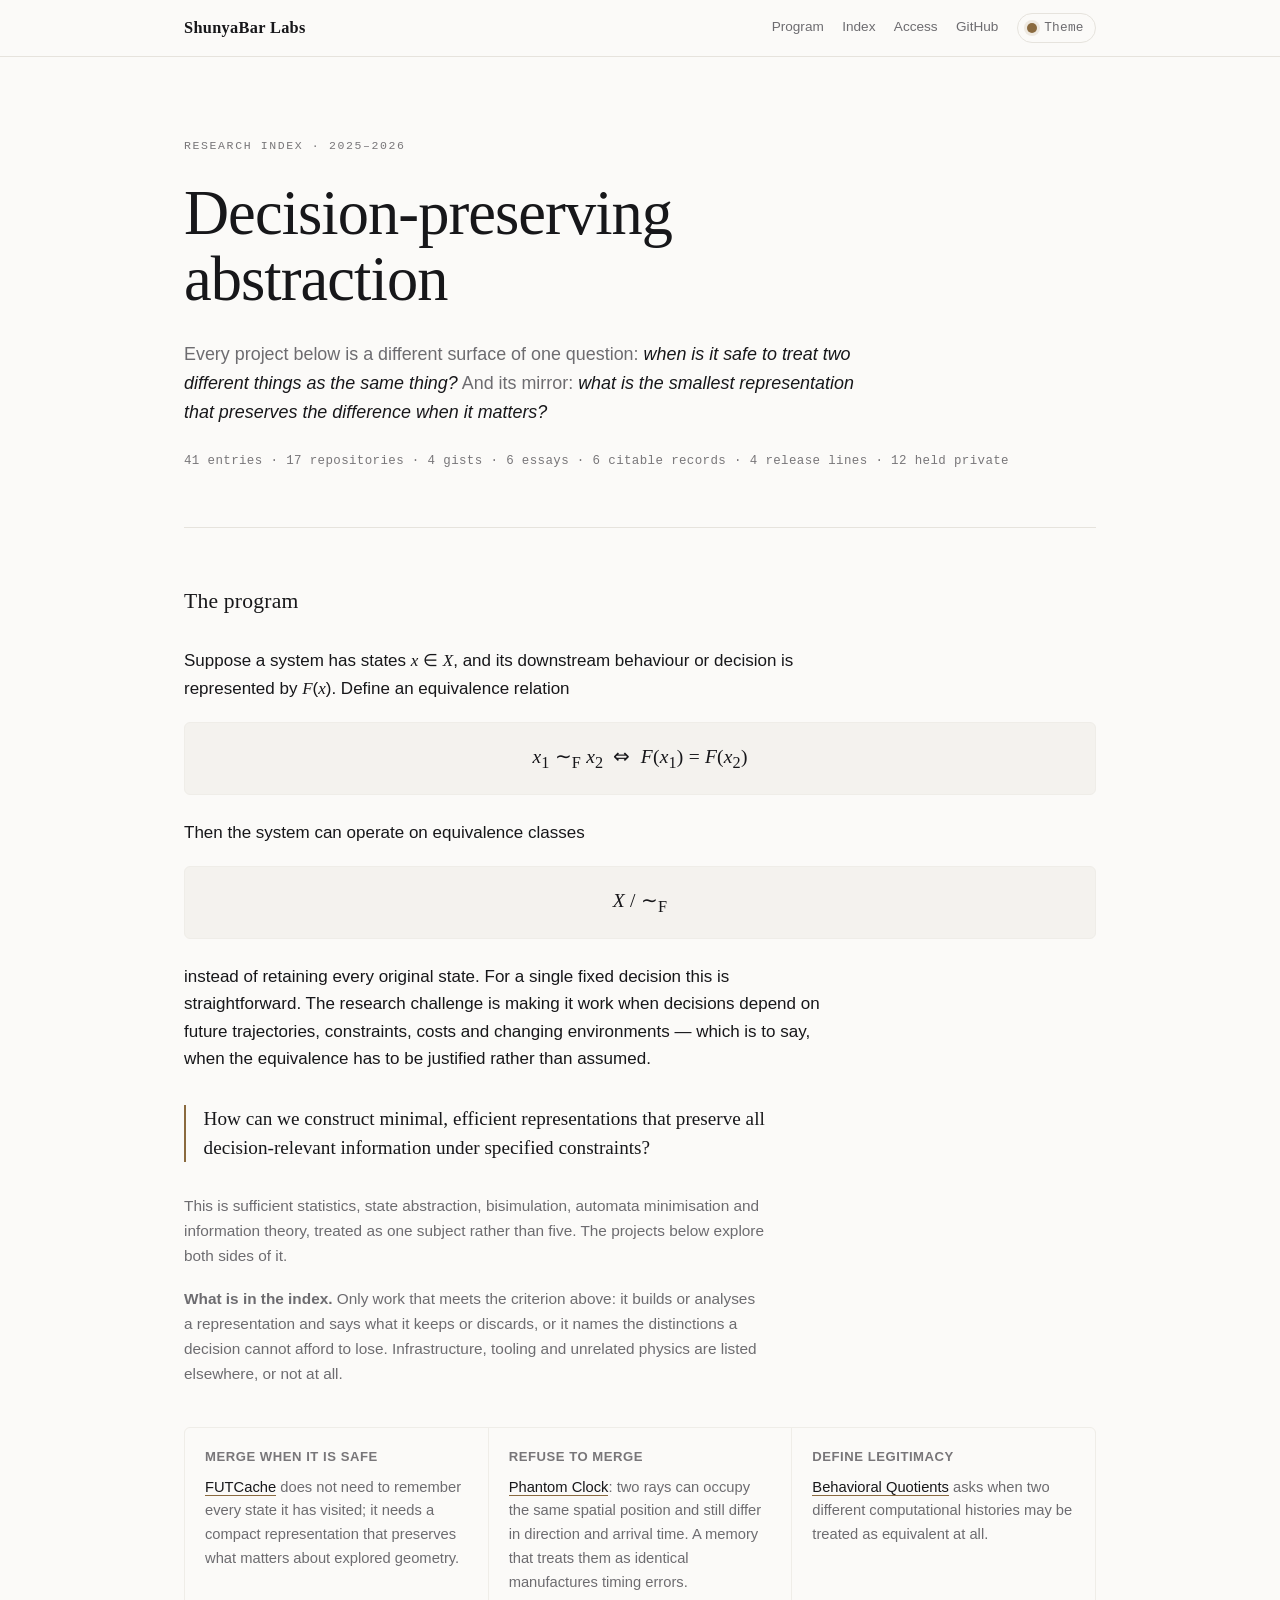
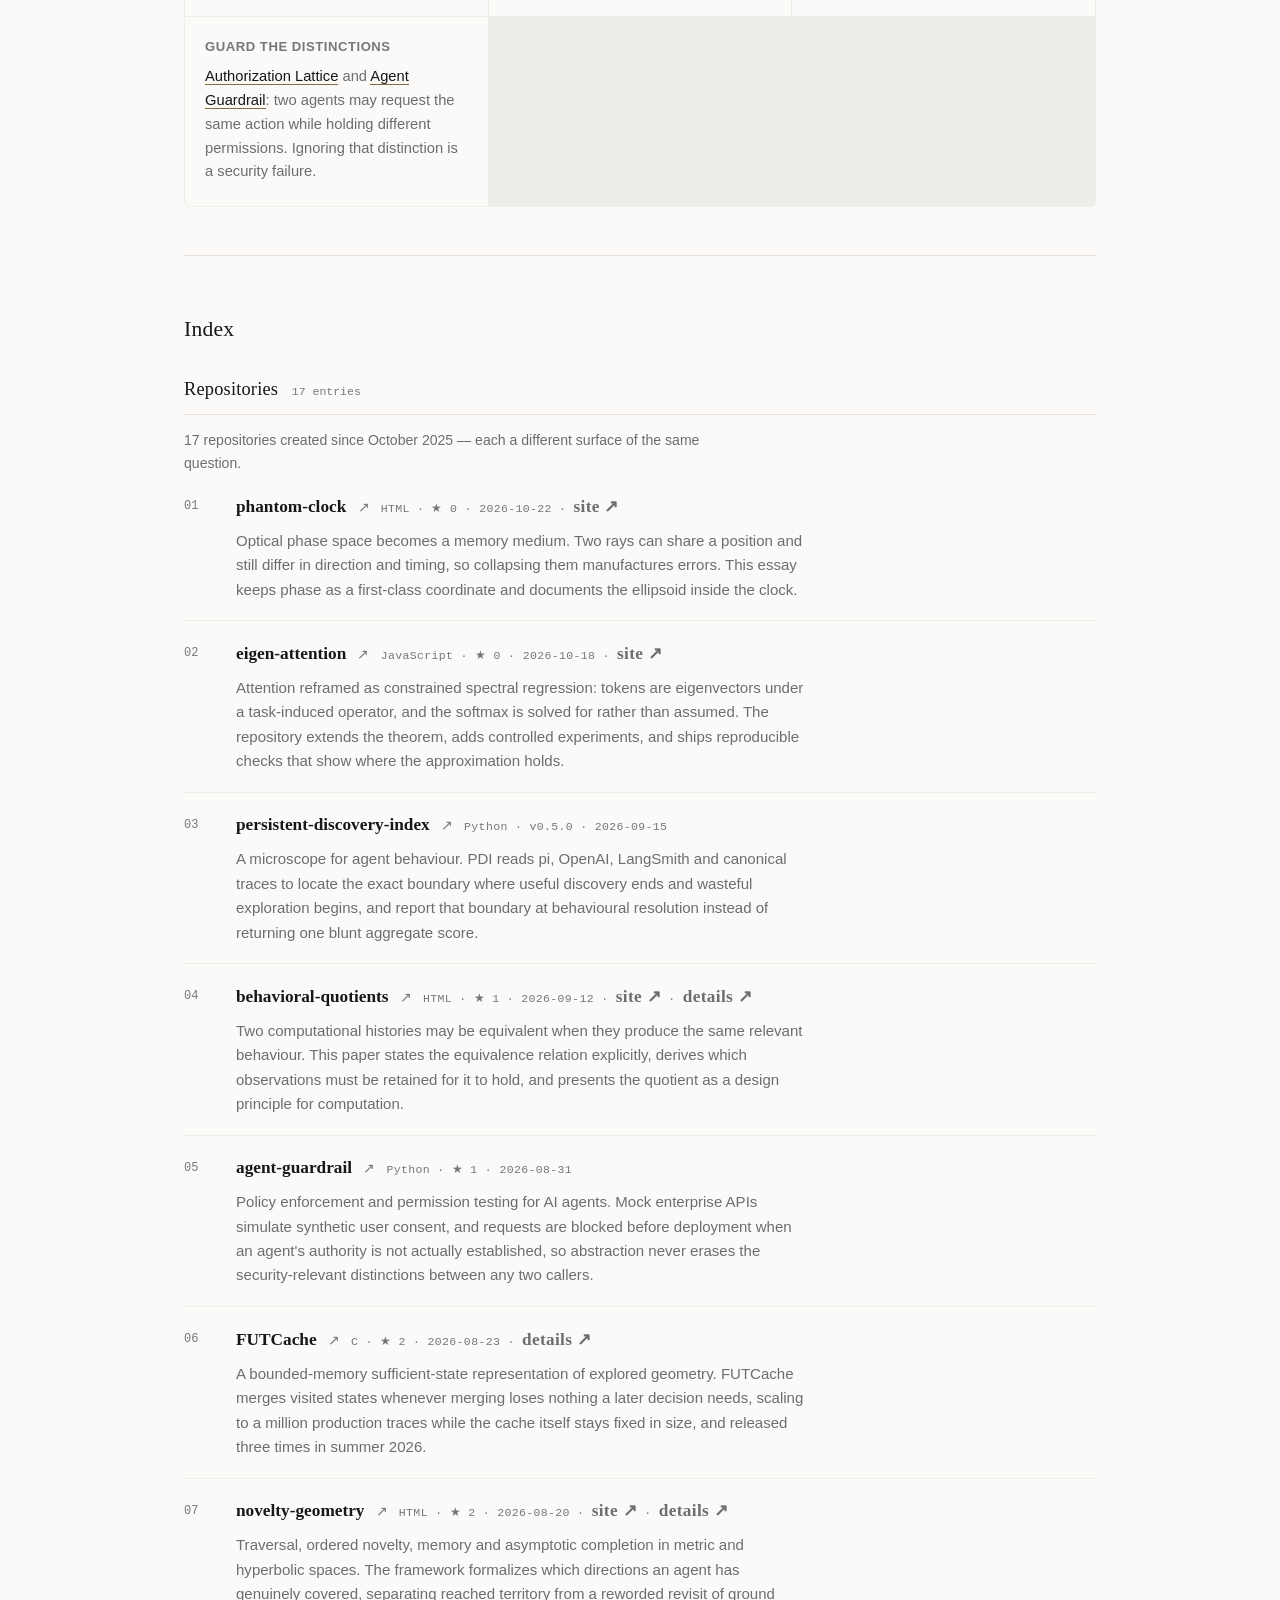
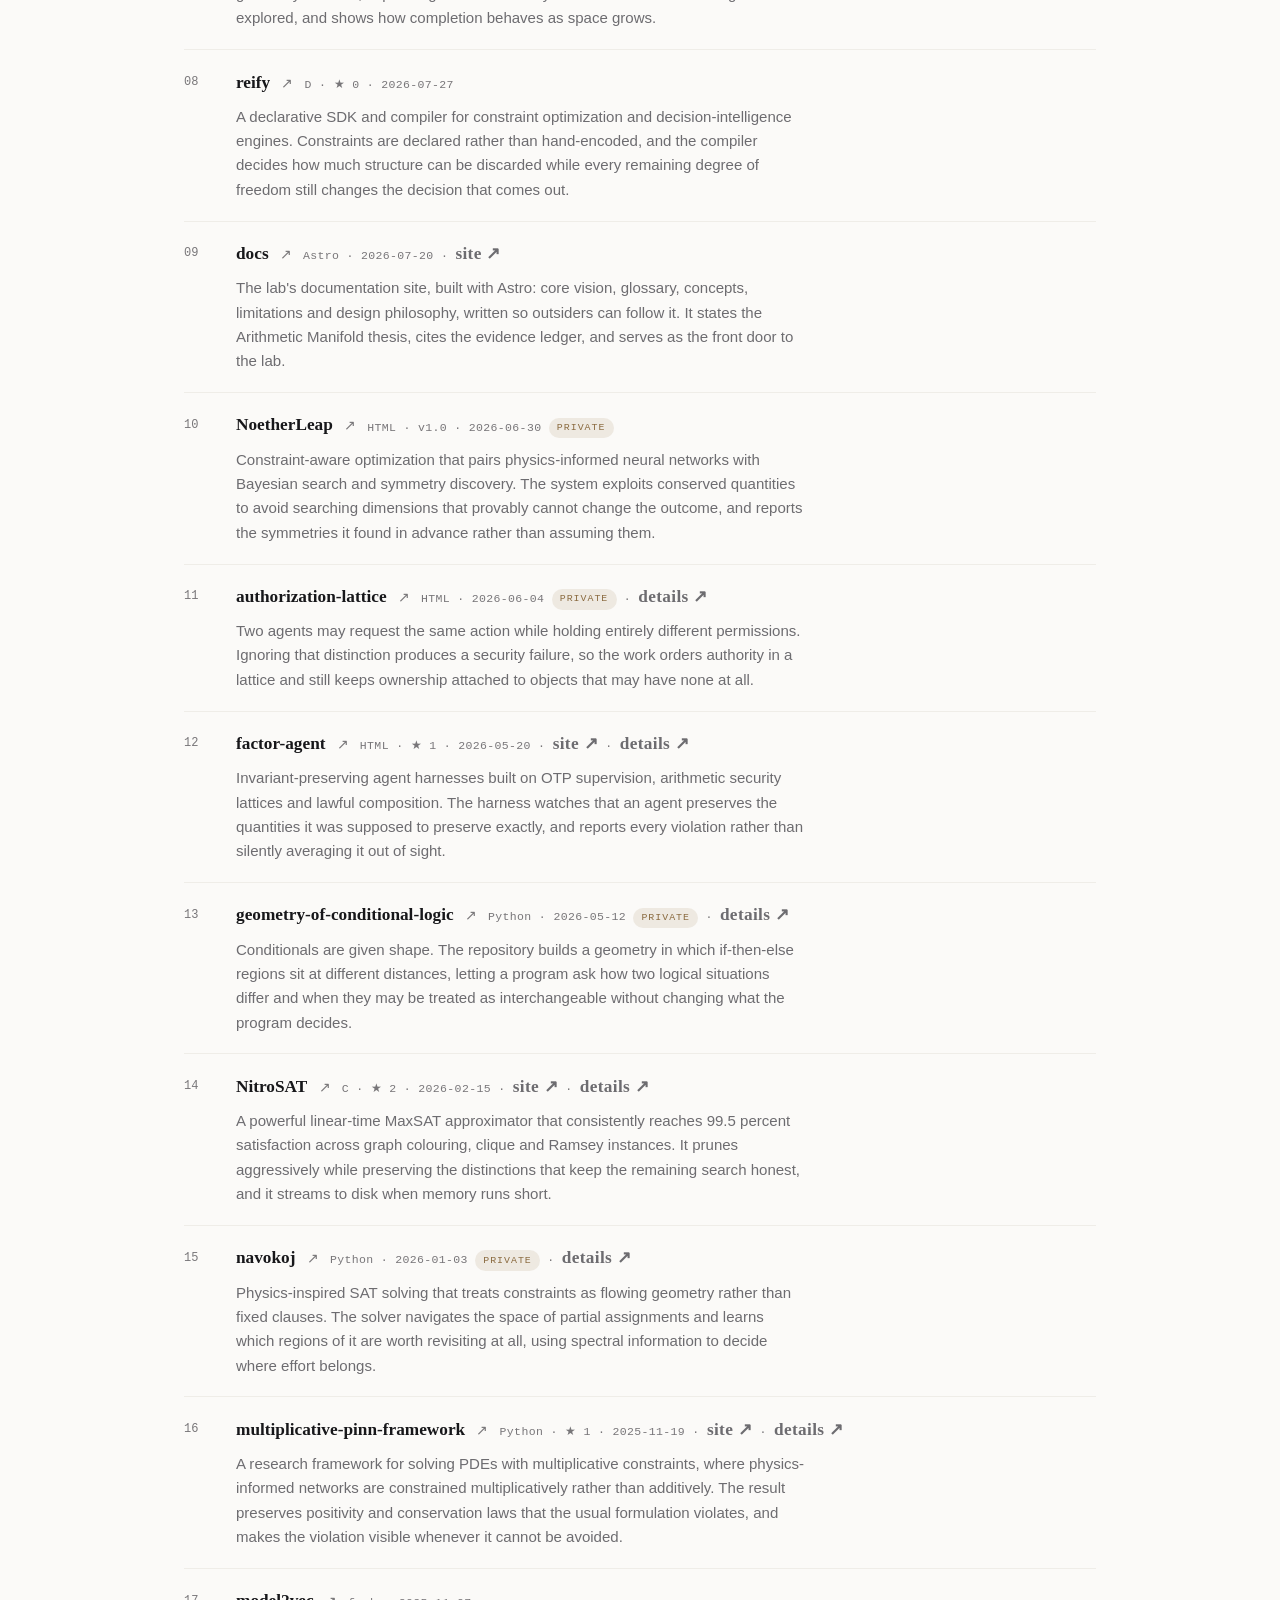
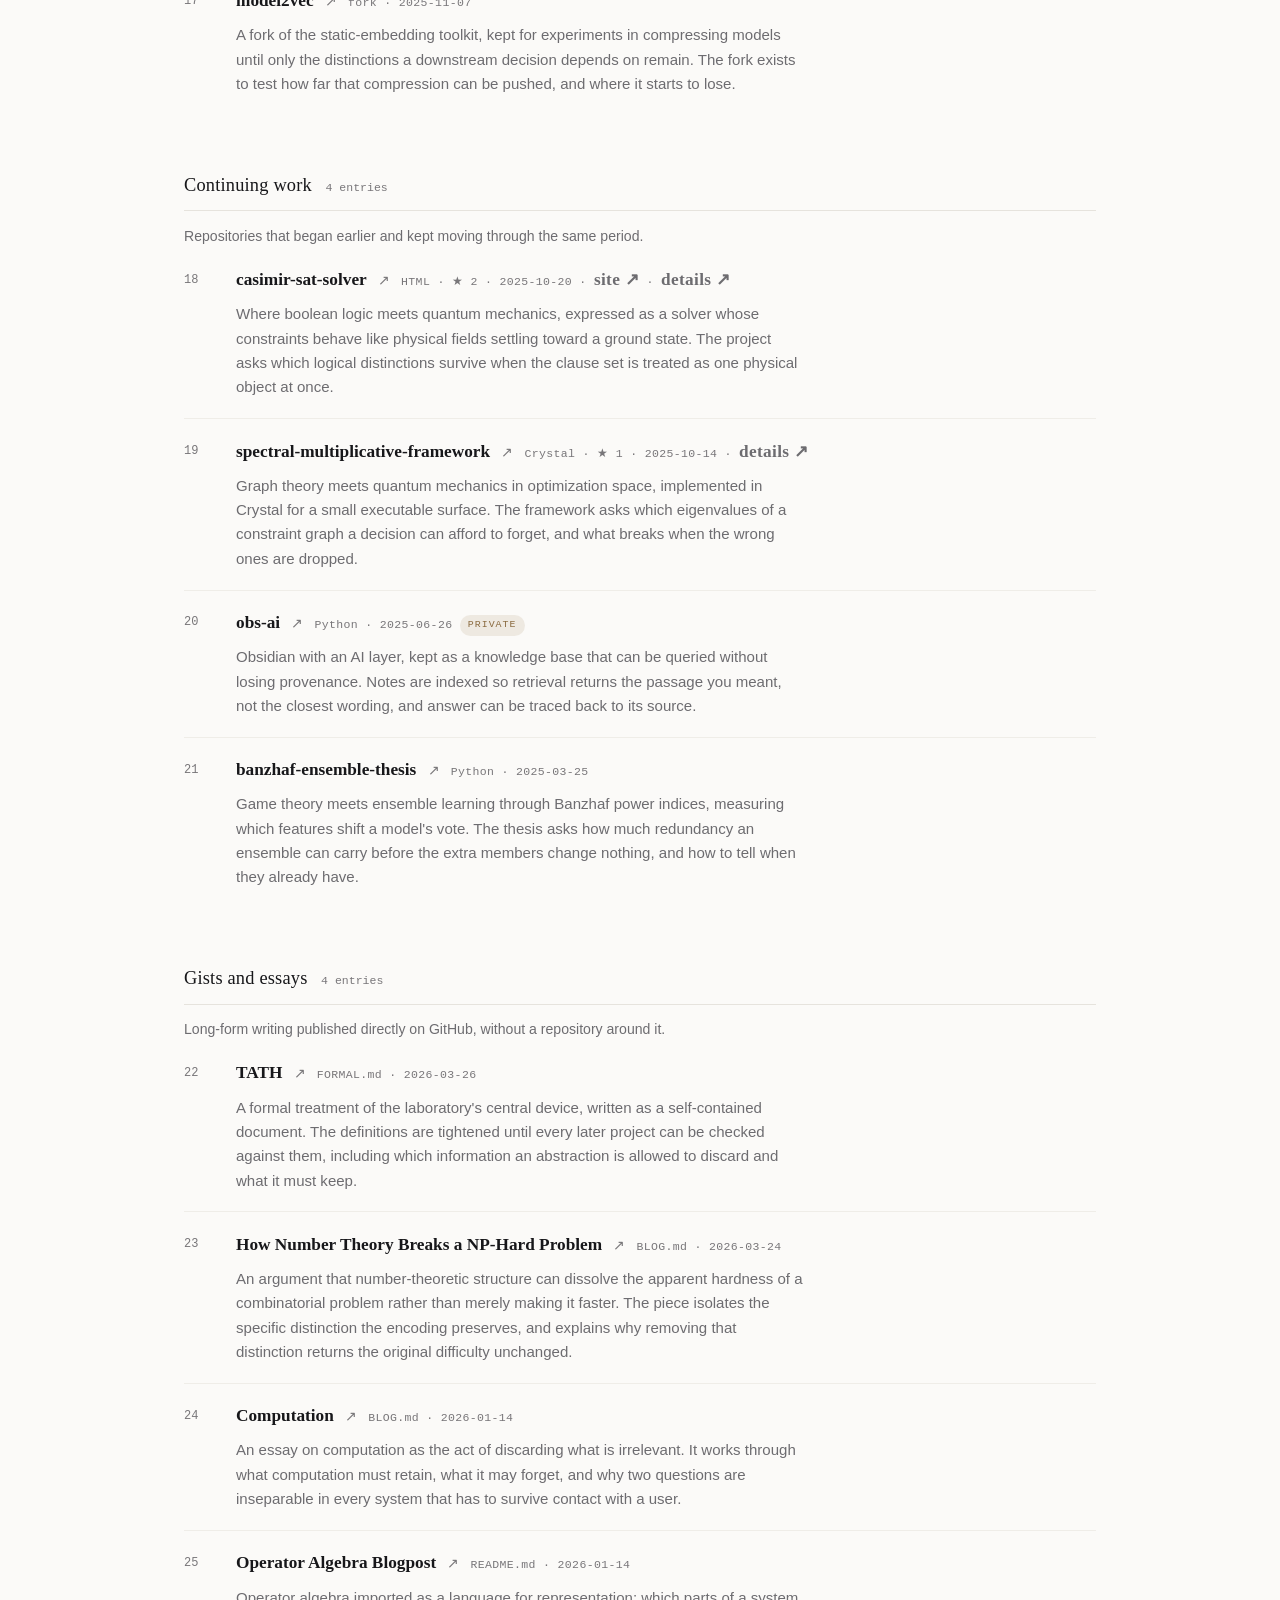
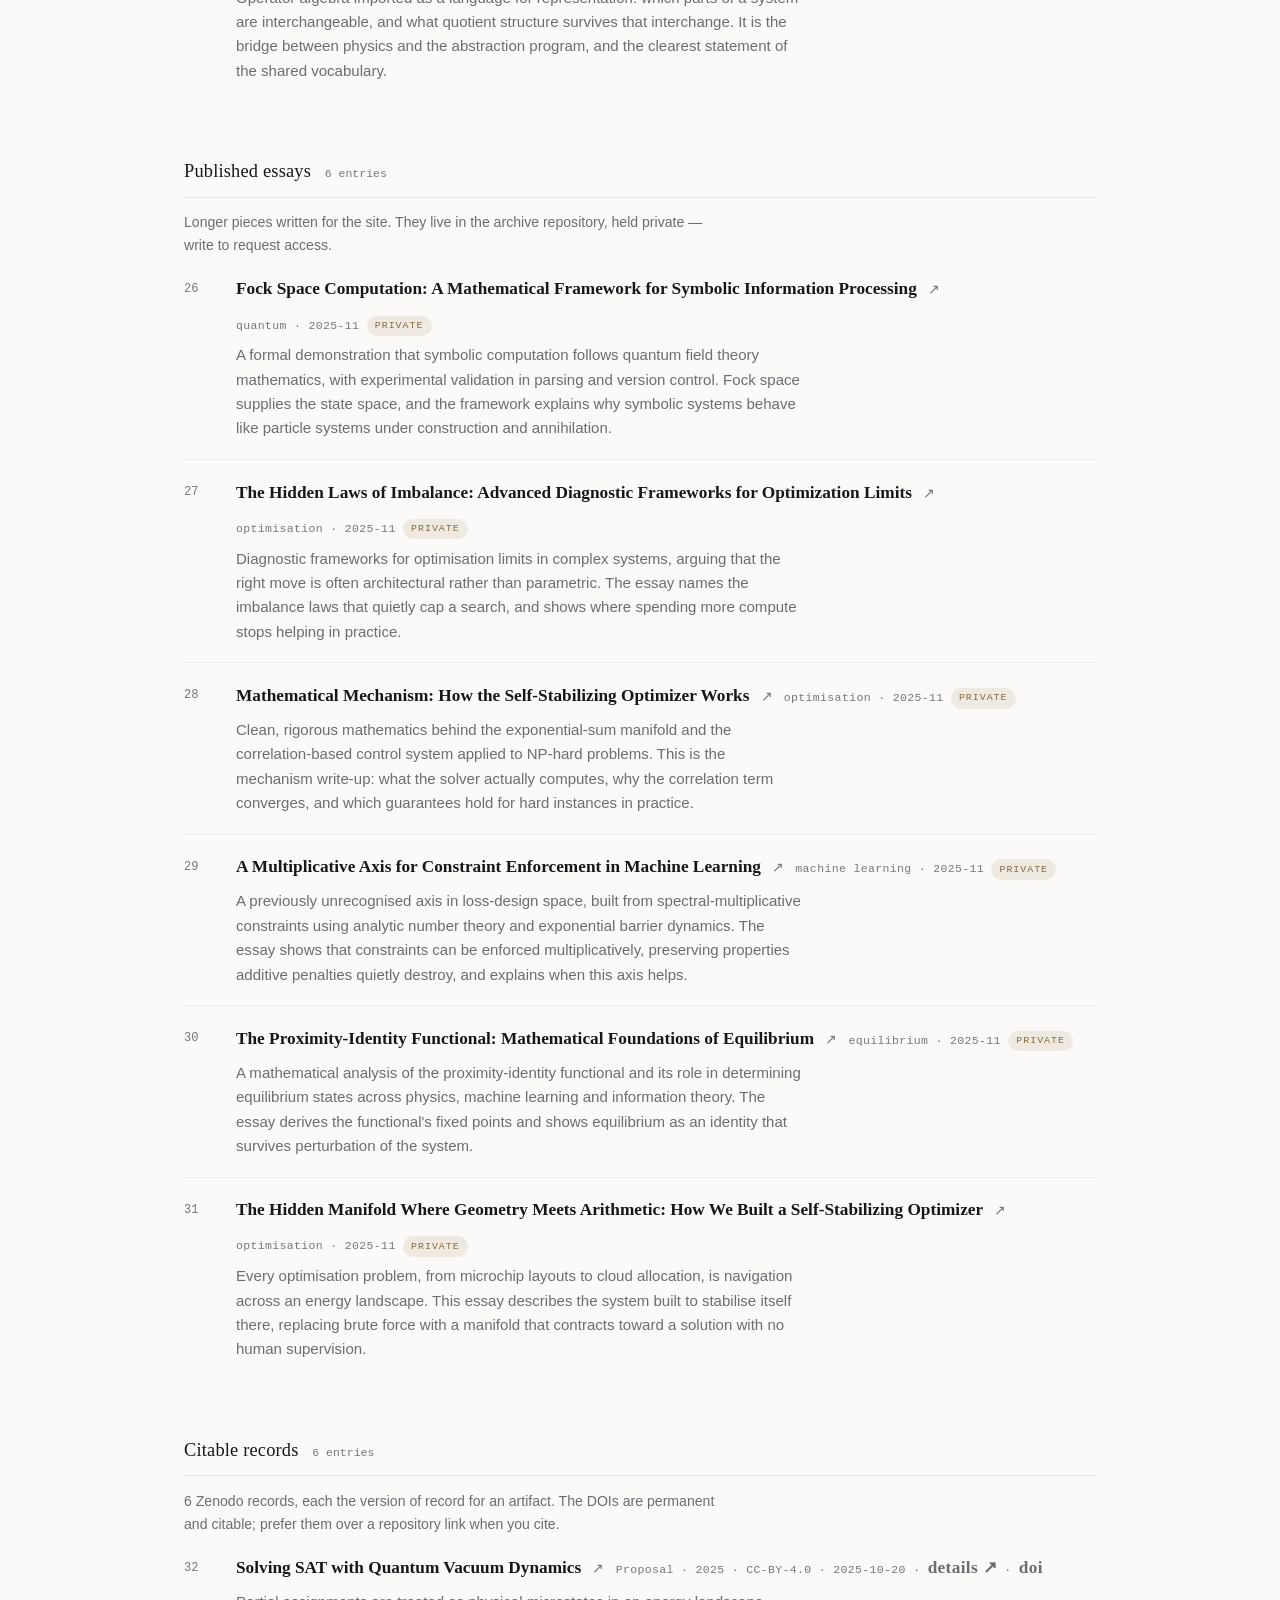
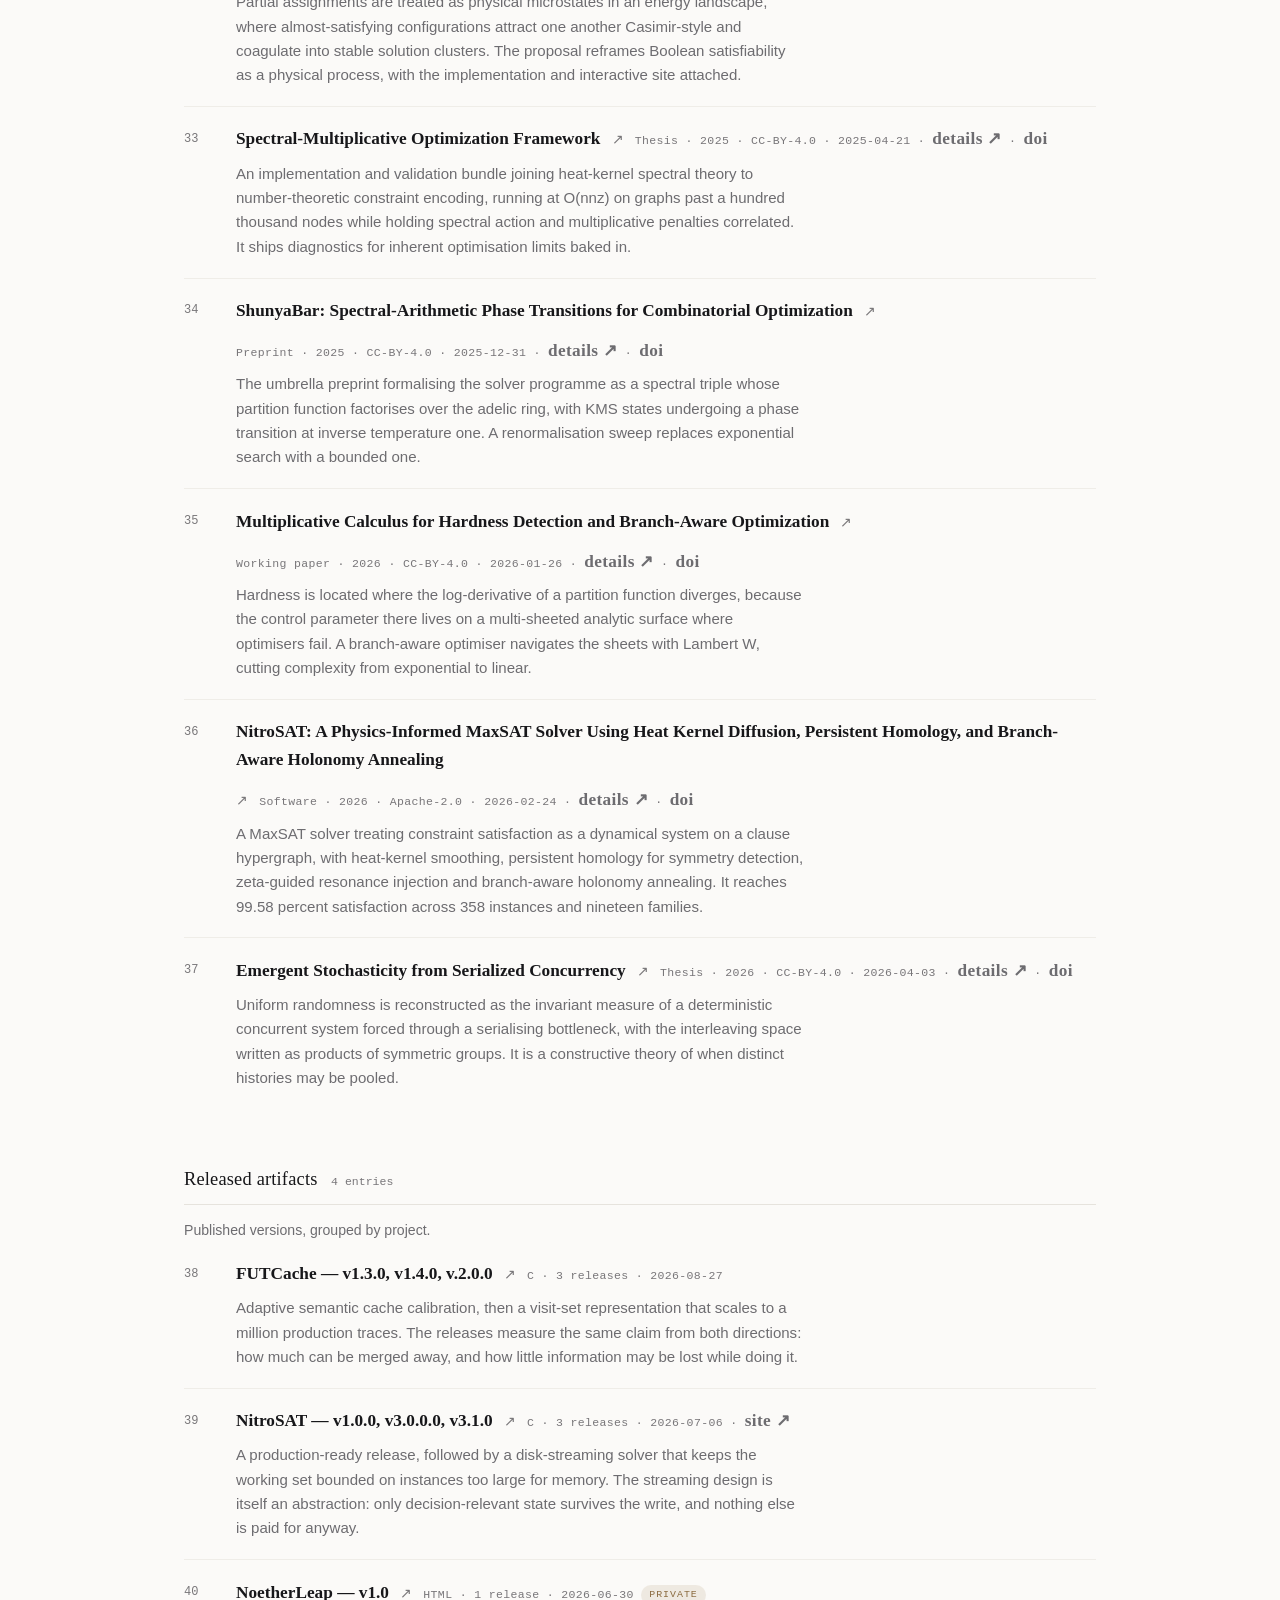
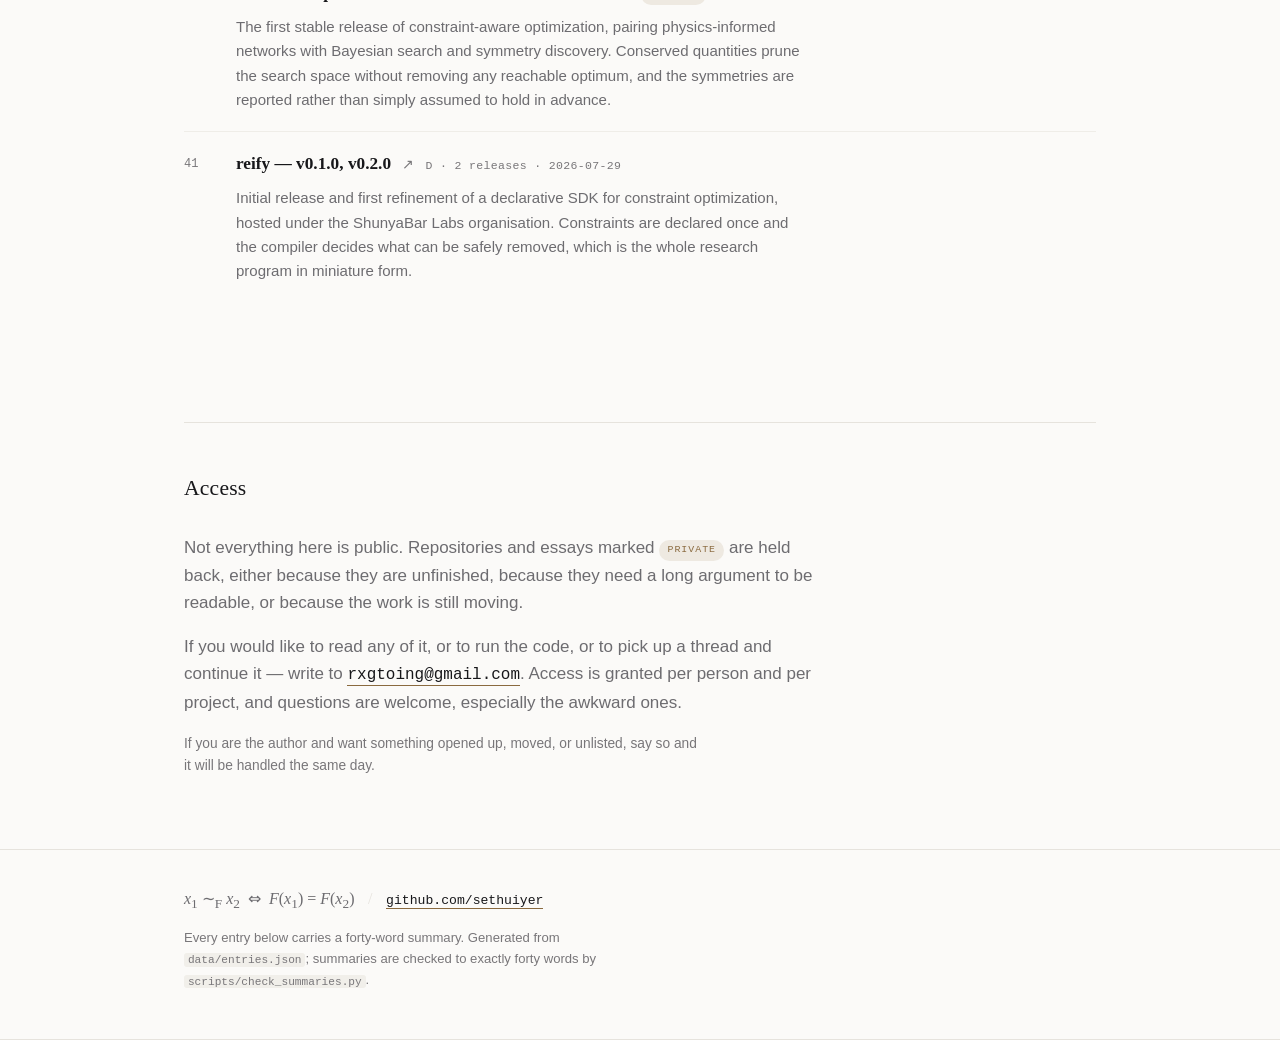
==== index.html @ e3a3be7d "Add Zenodo records and lab write-up links - New 'Citable records' group: 6 Zenodo DOIs (Casimir SAT," ====
<!DOCTYPE html>
<html lang="en" data-theme="auto">
<head>
<meta charset="utf-8">
<meta name="viewport" content="width=device-width, initial-scale=1">
<title>ShunyaBar Labs — Decision-Preserving Abstraction</title>
<meta name="description" content="ShunyaBar Labs: a master index of research on decision-preserving abstraction — when is it safe to treat two different things as the same thing?">
<link rel="stylesheet" href="assets/style.css">
<script src="assets/theme.js"></script>
</head>
<body>
<a class="skip" href="#index">Skip to index</a>

<header class="site">
  <div class="wrap bar">
    <a class="wordmark" href="#top">ShunyaBar&nbsp;Labs</a>
    <nav class="nav">
      <a href="#program">Program</a>
      <a href="#index">Index</a>
      <a href="#access">Access</a>
      <a href="https://github.com/sethuiyer" rel="noopener">GitHub</a>
      <button id="theme-toggle" type="button" aria-label="Toggle colour theme">
        <span class="dot"></span><span class="label">Theme</span>
      </button>
    </nav>
  </div>
</header>

<main id="top" class="wrap">

  <section class="hero">
    <p class="eyebrow">Research index &middot; 2025&ndash;2026</p>
    <h1>Decision&#8209;preserving<br>abstraction</h1>
    <p class="lede">
      Every project below is a different surface of one question:
      <em>when is it safe to treat two different things as the same thing?</em>
      And its mirror: <em>what is the smallest representation that preserves the difference when it matters?</em>
    </p>
    <p class="counts">41 entries &middot; 17 repositories &middot; 4 gists &middot; 6 essays &middot; 6 citable records &middot; 4 release lines &middot; 12 held private</p>
  </section>

  <section id="program" class="program">
    <h2>The program</h2>

    <p>
      Suppose a system has states <span class="m">x</span> &isin; <span class="m">X</span>, and its
      downstream behaviour or decision is represented by <span class="m">F</span>(<span class="m">x</span>).
      Define an equivalence relation
    </p>

    <div class="eq">
      <span class="m">x</span><sub>1</sub> &sim;<sub>F</sub> <span class="m">x</span><sub>2</sub>
      &nbsp;&hArr;&nbsp;
      <span class="m">F</span>(<span class="m">x</span><sub>1</sub>) = <span class="m">F</span>(<span class="m">x</span><sub>2</sub>)
    </div>

    <p>
      Then the system can operate on equivalence classes
    </p>

    <div class="eq">
      <span class="m">X</span> / &sim;<sub>F</sub>
    </div>

    <p>
      instead of retaining every original state. For a single fixed decision this is
      straightforward. The research challenge is making it work when decisions depend on
      future trajectories, constraints, costs and changing environments &mdash; which is to say,
      when the equivalence has to be justified rather than assumed.
    </p>

    <p class="question">
      How can we construct minimal, efficient representations that preserve all
      decision-relevant information under specified constraints?
    </p>

    <p class="aside">
      This is sufficient statistics, state abstraction, bisimulation, automata minimisation and
      information theory, treated as one subject rather than five. The projects below explore
      both sides of it.
    </p>

    <p class="aside">
      <strong>What is in the index.</strong> Only work that meets the criterion above: it
      builds or analyses a representation and says what it keeps or discards, or it names the
      distinctions a decision cannot afford to lose. Infrastructure, tooling and unrelated
      physics are listed elsewhere, or not at all.
    </p>

    <div class="vignettes">
      <div class="vignette">
        <h3>Merge when it is safe</h3>
        <p><a href="https://github.com/sethuiyer/FUTCache">FUTCache</a> does not need to remember every
        state it has visited; it needs a compact representation that preserves what matters about
        explored geometry.</p>
      </div>
      <div class="vignette">
        <h3>Refuse to merge</h3>
        <p><a href="https://github.com/sethuiyer/phantom-clock">Phantom Clock</a>: two rays can occupy
        the same spatial position and still differ in direction and arrival time. A memory that
        treats them as identical manufactures timing errors.</p>
      </div>
      <div class="vignette">
        <h3>Define legitimacy</h3>
        <p><a href="https://github.com/sethuiyer/behavioral-quotients">Behavioral Quotients</a> asks
        when two different computational histories may be treated as equivalent at all.</p>
      </div>
      <div class="vignette">
        <h3>Guard the distinctions</h3>
        <p><a href="https://github.com/sethuiyer/authorization-lattice">Authorization Lattice</a> and
        <a href="https://github.com/sethuiyer/agent-guardrail">Agent Guardrail</a>: two agents may
        request the same action while holding different permissions. Ignoring that distinction is a
        security failure.</p>
      </div>
    </div>
  </section>

  <section id="index" class="index">
    <h2>Index</h2>
    <section class="group" id="repos">
      <div class="group-head">
        <h2>Repositories</h2>
        <span class="count">17 entries</span>
      </div>
      <p class="group-note">17 repositories created since October 2025 — each a different surface of the same question.</p>
      <article class="entry">
        <span class="num">01</span>
        <div>
          <div class="entry-title">
            <a href="https://github.com/sethuiyer/phantom-clock" rel="noopener">phantom-clock</a>
            <span class="arrow" aria-hidden="true">&#8599;</span>
            <span class="meta">HTML &middot; ★ 0 &middot; <span class="date">2026-10-22</span> &middot; <a class="site-link" href="https://sethuiyer.github.io/phantom-clock/" rel="noopener">site &#8599;</a></span>
          </div>
          <p class="summary">Optical phase space becomes a memory medium. Two rays can share a position and still differ in direction and timing, so collapsing them manufactures errors. This essay keeps phase as a first-class coordinate and documents the ellipsoid inside the clock.</p>
        </div>
      </article>
      <article class="entry">
        <span class="num">02</span>
        <div>
          <div class="entry-title">
            <a href="https://github.com/sethuiyer/eigen-attention" rel="noopener">eigen-attention</a>
            <span class="arrow" aria-hidden="true">&#8599;</span>
            <span class="meta">JavaScript &middot; ★ 0 &middot; <span class="date">2026-10-18</span> &middot; <a class="site-link" href="https://sethuiyer.github.io/eigen-attention/" rel="noopener">site &#8599;</a></span>
          </div>
          <p class="summary">Attention reframed as constrained spectral regression: tokens are eigenvectors under a task-induced operator, and the softmax is solved for rather than assumed. The repository extends the theorem, adds controlled experiments, and ships reproducible checks that show where the approximation holds.</p>
        </div>
      </article>
      <article class="entry">
        <span class="num">03</span>
        <div>
          <div class="entry-title">
            <a href="https://github.com/sethuiyer/persistent-discovery-index" rel="noopener">persistent-discovery-index</a>
            <span class="arrow" aria-hidden="true">&#8599;</span>
            <span class="meta">Python &middot; v0.5.0 &middot; <span class="date">2026-09-15</span></span>
          </div>
          <p class="summary">A microscope for agent behaviour. PDI reads pi, OpenAI, LangSmith and canonical traces to locate the exact boundary where useful discovery ends and wasteful exploration begins, and report that boundary at behavioural resolution instead of returning one blunt aggregate score.</p>
        </div>
      </article>
      <article class="entry">
        <span class="num">04</span>
        <div>
          <div class="entry-title">
            <a href="https://github.com/sethuiyer/behavioral-quotients" rel="noopener">behavioral-quotients</a>
            <span class="arrow" aria-hidden="true">&#8599;</span>
            <span class="meta">HTML &middot; ★ 1 &middot; <span class="date">2026-09-12</span> &middot; <a class="site-link" href="https://sethuiyer.github.io/behavioral-quotients/" rel="noopener">site &#8599;</a> &middot; <a class="site-link" href="https://sethuiyer.github.io/docs/projects/behavioral-quotients/" rel="noopener">details &#8599;</a></span>
          </div>
          <p class="summary">Two computational histories may be equivalent when they produce the same relevant behaviour. This paper states the equivalence relation explicitly, derives which observations must be retained for it to hold, and presents the quotient as a design principle for computation.</p>
        </div>
      </article>
      <article class="entry">
        <span class="num">05</span>
        <div>
          <div class="entry-title">
            <a href="https://github.com/sethuiyer/agent-guardrail" rel="noopener">agent-guardrail</a>
            <span class="arrow" aria-hidden="true">&#8599;</span>
            <span class="meta">Python &middot; ★ 1 &middot; <span class="date">2026-08-31</span></span>
          </div>
          <p class="summary">Policy enforcement and permission testing for AI agents. Mock enterprise APIs simulate synthetic user consent, and requests are blocked before deployment when an agent&#x27;s authority is not actually established, so abstraction never erases the security-relevant distinctions between any two callers.</p>
        </div>
      </article>
      <article class="entry">
        <span class="num">06</span>
        <div>
          <div class="entry-title">
            <a href="https://github.com/sethuiyer/FUTCache" rel="noopener">FUTCache</a>
            <span class="arrow" aria-hidden="true">&#8599;</span>
            <span class="meta">C &middot; ★ 2 &middot; <span class="date">2026-08-23</span> &middot; <a class="site-link" href="https://sethuiyer.github.io/docs/projects/futcache/" rel="noopener">details &#8599;</a></span>
          </div>
          <p class="summary">A bounded-memory sufficient-state representation of explored geometry. FUTCache merges visited states whenever merging loses nothing a later decision needs, scaling to a million production traces while the cache itself stays fixed in size, and released three times in summer 2026.</p>
        </div>
      </article>
      <article class="entry">
        <span class="num">07</span>
        <div>
          <div class="entry-title">
            <a href="https://github.com/sethuiyer/novelty-geometry" rel="noopener">novelty-geometry</a>
            <span class="arrow" aria-hidden="true">&#8599;</span>
            <span class="meta">HTML &middot; ★ 2 &middot; <span class="date">2026-08-20</span> &middot; <a class="site-link" href="https://sethuiyer.github.io/novelty-geometry/" rel="noopener">site &#8599;</a> &middot; <a class="site-link" href="https://sethuiyer.github.io/docs/projects/novelty-geometry/" rel="noopener">details &#8599;</a></span>
          </div>
          <p class="summary">Traversal, ordered novelty, memory and asymptotic completion in metric and hyperbolic spaces. The framework formalizes which directions an agent has genuinely covered, separating reached territory from a reworded revisit of ground explored, and shows how completion behaves as space grows.</p>
        </div>
      </article>
      <article class="entry">
        <span class="num">08</span>
        <div>
          <div class="entry-title">
            <a href="https://github.com/shunyabarlabs/reify" rel="noopener">reify</a>
            <span class="arrow" aria-hidden="true">&#8599;</span>
            <span class="meta">D &middot; ★ 0 &middot; <span class="date">2026-07-27</span></span>
          </div>
          <p class="summary">A declarative SDK and compiler for constraint optimization and decision-intelligence engines. Constraints are declared rather than hand-encoded, and the compiler decides how much structure can be discarded while every remaining degree of freedom still changes the decision that comes out.</p>
        </div>
      </article>
      <article class="entry">
        <span class="num">09</span>
        <div>
          <div class="entry-title">
            <a href="https://github.com/sethuiyer/docs" rel="noopener">docs</a>
            <span class="arrow" aria-hidden="true">&#8599;</span>
            <span class="meta">Astro &middot; <span class="date">2026-07-20</span> &middot; <a class="site-link" href="https://sethuiyer.github.io/docs/" rel="noopener">site &#8599;</a></span>
          </div>
          <p class="summary">The lab&#x27;s documentation site, built with Astro: core vision, glossary, concepts, limitations and design philosophy, written so outsiders can follow it. It states the Arithmetic Manifold thesis, cites the evidence ledger, and serves as the front door to the lab.</p>
        </div>
      </article>
      <article class="entry">
        <span class="num">10</span>
        <div>
          <div class="entry-title">
            <a href="https://github.com/sethuiyer/NoetherLeap" rel="noopener">NoetherLeap</a>
            <span class="arrow" aria-hidden="true">&#8599;</span>
            <span class="meta">HTML &middot; v1.0 &middot; <span class="date">2026-06-30</span> <span class="chip">private</span></span>
          </div>
          <p class="summary">Constraint-aware optimization that pairs physics-informed neural networks with Bayesian search and symmetry discovery. The system exploits conserved quantities to avoid searching dimensions that provably cannot change the outcome, and reports the symmetries it found in advance rather than assuming them.</p>
        </div>
      </article>
      <article class="entry">
        <span class="num">11</span>
        <div>
          <div class="entry-title">
            <a href="https://github.com/sethuiyer/authorization-lattice" rel="noopener">authorization-lattice</a>
            <span class="arrow" aria-hidden="true">&#8599;</span>
            <span class="meta">HTML &middot; <span class="date">2026-06-04</span> <span class="chip">private</span> &middot; <a class="site-link" href="https://sethuiyer.github.io/docs/projects/authorization-lattice/" rel="noopener">details &#8599;</a></span>
          </div>
          <p class="summary">Two agents may request the same action while holding entirely different permissions. Ignoring that distinction produces a security failure, so the work orders authority in a lattice and still keeps ownership attached to objects that may have none at all.</p>
        </div>
      </article>
      <article class="entry">
        <span class="num">12</span>
        <div>
          <div class="entry-title">
            <a href="https://github.com/sethuiyer/factor-agent" rel="noopener">factor-agent</a>
            <span class="arrow" aria-hidden="true">&#8599;</span>
            <span class="meta">HTML &middot; ★ 1 &middot; <span class="date">2026-05-20</span> &middot; <a class="site-link" href="https://sethuiyer.github.io/factor-agent/" rel="noopener">site &#8599;</a> &middot; <a class="site-link" href="https://sethuiyer.github.io/docs/projects/factor-agent/" rel="noopener">details &#8599;</a></span>
          </div>
          <p class="summary">Invariant-preserving agent harnesses built on OTP supervision, arithmetic security lattices and lawful composition. The harness watches that an agent preserves the quantities it was supposed to preserve exactly, and reports every violation rather than silently averaging it out of sight.</p>
        </div>
      </article>
      <article class="entry">
        <span class="num">13</span>
        <div>
          <div class="entry-title">
            <a href="https://github.com/sethuiyer/geometry-of-conditional-logic" rel="noopener">geometry-of-conditional-logic</a>
            <span class="arrow" aria-hidden="true">&#8599;</span>
            <span class="meta">Python &middot; <span class="date">2026-05-12</span> <span class="chip">private</span> &middot; <a class="site-link" href="https://sethuiyer.github.io/docs/projects/geometry-of-conditional-logic/" rel="noopener">details &#8599;</a></span>
          </div>
          <p class="summary">Conditionals are given shape. The repository builds a geometry in which if-then-else regions sit at different distances, letting a program ask how two logical situations differ and when they may be treated as interchangeable without changing what the program decides.</p>
        </div>
      </article>
      <article class="entry">
        <span class="num">14</span>
        <div>
          <div class="entry-title">
            <a href="https://github.com/sethuiyer/NitroSAT" rel="noopener">NitroSAT</a>
            <span class="arrow" aria-hidden="true">&#8599;</span>
            <span class="meta">C &middot; ★ 2 &middot; <span class="date">2026-02-15</span> &middot; <a class="site-link" href="https://sethuiyer.github.io/NitroSAT/" rel="noopener">site &#8599;</a> &middot; <a class="site-link" href="https://sethuiyer.github.io/docs/projects/nitrosat/" rel="noopener">details &#8599;</a></span>
          </div>
          <p class="summary">A powerful linear-time MaxSAT approximator that consistently reaches 99.5 percent satisfaction across graph colouring, clique and Ramsey instances. It prunes aggressively while preserving the distinctions that keep the remaining search honest, and it streams to disk when memory runs short.</p>
        </div>
      </article>
      <article class="entry">
        <span class="num">15</span>
        <div>
          <div class="entry-title">
            <a href="https://github.com/sethuiyer/navokoj" rel="noopener">navokoj</a>
            <span class="arrow" aria-hidden="true">&#8599;</span>
            <span class="meta">Python &middot; <span class="date">2026-01-03</span> <span class="chip">private</span> &middot; <a class="site-link" href="https://sethuiyer.github.io/docs/projects/navokoj/" rel="noopener">details &#8599;</a></span>
          </div>
          <p class="summary">Physics-inspired SAT solving that treats constraints as flowing geometry rather than fixed clauses. The solver navigates the space of partial assignments and learns which regions of it are worth revisiting at all, using spectral information to decide where effort belongs.</p>
        </div>
      </article>
      <article class="entry">
        <span class="num">16</span>
        <div>
          <div class="entry-title">
            <a href="https://github.com/sethuiyer/multiplicative-pinn-framework" rel="noopener">multiplicative-pinn-framework</a>
            <span class="arrow" aria-hidden="true">&#8599;</span>
            <span class="meta">Python &middot; ★ 1 &middot; <span class="date">2025-11-19</span> &middot; <a class="site-link" href="https://sethuiyer.github.io/multiplicative-pinn-framework/" rel="noopener">site &#8599;</a> &middot; <a class="site-link" href="https://sethuiyer.github.io/docs/projects/multiplicative-pinn/" rel="noopener">details &#8599;</a></span>
          </div>
          <p class="summary">A research framework for solving PDEs with multiplicative constraints, where physics-informed networks are constrained multiplicatively rather than additively. The result preserves positivity and conservation laws that the usual formulation violates, and makes the violation visible whenever it cannot be avoided.</p>
        </div>
      </article>
      <article class="entry">
        <span class="num">17</span>
        <div>
          <div class="entry-title">
            <a href="https://github.com/sethuiyer/model2vec" rel="noopener">model2vec</a>
            <span class="arrow" aria-hidden="true">&#8599;</span>
            <span class="meta">fork &middot; <span class="date">2025-11-07</span></span>
          </div>
          <p class="summary">A fork of the static-embedding toolkit, kept for experiments in compressing models until only the distinctions a downstream decision depends on remain. The fork exists to test how far that compression can be pushed, and where it starts to lose.</p>
        </div>
      </article>
    </section>

    <section class="group" id="continued">
      <div class="group-head">
        <h2>Continuing work</h2>
        <span class="count">4 entries</span>
      </div>
      <p class="group-note">Repositories that began earlier and kept moving through the same period.</p>
      <article class="entry">
        <span class="num">18</span>
        <div>
          <div class="entry-title">
            <a href="https://github.com/sethuiyer/casimir-sat-solver" rel="noopener">casimir-sat-solver</a>
            <span class="arrow" aria-hidden="true">&#8599;</span>
            <span class="meta">HTML &middot; ★ 2 &middot; <span class="date">2025-10-20</span> &middot; <a class="site-link" href="https://sethuiyer.github.io/casimir-sat-solver/" rel="noopener">site &#8599;</a> &middot; <a class="site-link" href="https://sethuiyer.github.io/docs/projects/casimir-sat-solver/" rel="noopener">details &#8599;</a></span>
          </div>
          <p class="summary">Where boolean logic meets quantum mechanics, expressed as a solver whose constraints behave like physical fields settling toward a ground state. The project asks which logical distinctions survive when the clause set is treated as one physical object at once.</p>
        </div>
      </article>
      <article class="entry">
        <span class="num">19</span>
        <div>
          <div class="entry-title">
            <a href="https://github.com/sethuiyer/spectral-multiplicative-framework" rel="noopener">spectral-multiplicative-framework</a>
            <span class="arrow" aria-hidden="true">&#8599;</span>
            <span class="meta">Crystal &middot; ★ 1 &middot; <span class="date">2025-10-14</span> &middot; <a class="site-link" href="https://sethuiyer.github.io/docs/projects/spectral-multiplicative/" rel="noopener">details &#8599;</a></span>
          </div>
          <p class="summary">Graph theory meets quantum mechanics in optimization space, implemented in Crystal for a small executable surface. The framework asks which eigenvalues of a constraint graph a decision can afford to forget, and what breaks when the wrong ones are dropped.</p>
        </div>
      </article>
      <article class="entry">
        <span class="num">20</span>
        <div>
          <div class="entry-title">
            <a href="https://github.com/sethuiyer/obs-ai" rel="noopener">obs-ai</a>
            <span class="arrow" aria-hidden="true">&#8599;</span>
            <span class="meta">Python &middot; <span class="date">2025-06-26</span> <span class="chip">private</span></span>
          </div>
          <p class="summary">Obsidian with an AI layer, kept as a knowledge base that can be queried without losing provenance. Notes are indexed so retrieval returns the passage you meant, not the closest wording, and answer can be traced back to its source.</p>
        </div>
      </article>
      <article class="entry">
        <span class="num">21</span>
        <div>
          <div class="entry-title">
            <a href="https://github.com/sethuiyer/banzhaf-ensemble-thesis" rel="noopener">banzhaf-ensemble-thesis</a>
            <span class="arrow" aria-hidden="true">&#8599;</span>
            <span class="meta">Python &middot; <span class="date">2025-03-25</span></span>
          </div>
          <p class="summary">Game theory meets ensemble learning through Banzhaf power indices, measuring which features shift a model&#x27;s vote. The thesis asks how much redundancy an ensemble can carry before the extra members change nothing, and how to tell when they already have.</p>
        </div>
      </article>
    </section>

    <section class="group" id="gists">
      <div class="group-head">
        <h2>Gists and essays</h2>
        <span class="count">4 entries</span>
      </div>
      <p class="group-note">Long-form writing published directly on GitHub, without a repository around it.</p>
      <article class="entry">
        <span class="num">22</span>
        <div>
          <div class="entry-title">
            <a href="https://gist.github.com/sethuiyer/95163626f16f4f7c5736d88fe6799587" rel="noopener">TATH</a>
            <span class="arrow" aria-hidden="true">&#8599;</span>
            <span class="meta">FORMAL.md &middot; <span class="date">2026-03-26</span></span>
          </div>
          <p class="summary">A formal treatment of the laboratory&#x27;s central device, written as a self-contained document. The definitions are tightened until every later project can be checked against them, including which information an abstraction is allowed to discard and what it must keep.</p>
        </div>
      </article>
      <article class="entry">
        <span class="num">23</span>
        <div>
          <div class="entry-title">
            <a href="https://gist.github.com/sethuiyer/ab041089ca4c4c2a8f3b164be7498442" rel="noopener">How Number Theory Breaks a NP-Hard Problem</a>
            <span class="arrow" aria-hidden="true">&#8599;</span>
            <span class="meta">BLOG.md &middot; <span class="date">2026-03-24</span></span>
          </div>
          <p class="summary">An argument that number-theoretic structure can dissolve the apparent hardness of a combinatorial problem rather than merely making it faster. The piece isolates the specific distinction the encoding preserves, and explains why removing that distinction returns the original difficulty unchanged.</p>
        </div>
      </article>
      <article class="entry">
        <span class="num">24</span>
        <div>
          <div class="entry-title">
            <a href="https://gist.github.com/sethuiyer/0f0c58dda163472e77272160391c1b4d" rel="noopener">Computation</a>
            <span class="arrow" aria-hidden="true">&#8599;</span>
            <span class="meta">BLOG.md &middot; <span class="date">2026-01-14</span></span>
          </div>
          <p class="summary">An essay on computation as the act of discarding what is irrelevant. It works through what computation must retain, what it may forget, and why two questions are inseparable in every system that has to survive contact with a user.</p>
        </div>
      </article>
      <article class="entry">
        <span class="num">25</span>
        <div>
          <div class="entry-title">
            <a href="https://gist.github.com/sethuiyer/26a3ed75b2a535bcb28b2d2f7af81616" rel="noopener">Operator Algebra Blogpost</a>
            <span class="arrow" aria-hidden="true">&#8599;</span>
            <span class="meta">README.md &middot; <span class="date">2026-01-14</span></span>
          </div>
          <p class="summary">Operator algebra imported as a language for representation: which parts of a system are interchangeable, and what quotient structure survives that interchange. It is the bridge between physics and the abstraction program, and the clearest statement of the shared vocabulary.</p>
        </div>
      </article>
    </section>

    <section class="group" id="essays">
      <div class="group-head">
        <h2>Published essays</h2>
        <span class="count">6 entries</span>
      </div>
      <p class="group-note">Longer pieces written for the site. They live in the archive repository, held private — write to request access.</p>
      <article class="entry">
        <span class="num">26</span>
        <div>
          <div class="entry-title">
            <a href="https://github.com/sethuiyer/shunyabar-labs-archive/blob/main/posts/fock-space-computation.html" rel="noopener">Fock Space Computation: A Mathematical Framework for Symbolic Information Processing</a>
            <span class="arrow" aria-hidden="true">&#8599;</span>
            <span class="meta">quantum &middot; <span class="date">2025-11</span> <span class="chip">private</span></span>
          </div>
          <p class="summary">A formal demonstration that symbolic computation follows quantum field theory mathematics, with experimental validation in parsing and version control. Fock space supplies the state space, and the framework explains why symbolic systems behave like particle systems under construction and annihilation.</p>
        </div>
      </article>
      <article class="entry">
        <span class="num">27</span>
        <div>
          <div class="entry-title">
            <a href="https://github.com/sethuiyer/shunyabar-labs-archive/blob/main/posts/hidden-laws-of-imbalance.html" rel="noopener">The Hidden Laws of Imbalance: Advanced Diagnostic Frameworks for Optimization Limits</a>
            <span class="arrow" aria-hidden="true">&#8599;</span>
            <span class="meta">optimisation &middot; <span class="date">2025-11</span> <span class="chip">private</span></span>
          </div>
          <p class="summary">Diagnostic frameworks for optimisation limits in complex systems, arguing that the right move is often architectural rather than parametric. The essay names the imbalance laws that quietly cap a search, and shows where spending more compute stops helping in practice.</p>
        </div>
      </article>
      <article class="entry">
        <span class="num">28</span>
        <div>
          <div class="entry-title">
            <a href="https://github.com/sethuiyer/shunyabar-labs-archive/blob/main/posts/mathematical-mechanism.html" rel="noopener">Mathematical Mechanism: How the Self-Stabilizing Optimizer Works</a>
            <span class="arrow" aria-hidden="true">&#8599;</span>
            <span class="meta">optimisation &middot; <span class="date">2025-11</span> <span class="chip">private</span></span>
          </div>
          <p class="summary">Clean, rigorous mathematics behind the exponential-sum manifold and the correlation-based control system applied to NP-hard problems. This is the mechanism write-up: what the solver actually computes, why the correlation term converges, and which guarantees hold for hard instances in practice.</p>
        </div>
      </article>
      <article class="entry">
        <span class="num">29</span>
        <div>
          <div class="entry-title">
            <a href="https://github.com/sethuiyer/shunyabar-labs-archive/blob/main/posts/multiplicative-constraint-axis.html" rel="noopener">A Multiplicative Axis for Constraint Enforcement in Machine Learning</a>
            <span class="arrow" aria-hidden="true">&#8599;</span>
            <span class="meta">machine learning &middot; <span class="date">2025-11</span> <span class="chip">private</span></span>
          </div>
          <p class="summary">A previously unrecognised axis in loss-design space, built from spectral-multiplicative constraints using analytic number theory and exponential barrier dynamics. The essay shows that constraints can be enforced multiplicatively, preserving properties additive penalties quietly destroy, and explains when this axis helps.</p>
        </div>
      </article>
      <article class="entry">
        <span class="num">30</span>
        <div>
          <div class="entry-title">
            <a href="https://github.com/sethuiyer/shunyabar-labs-archive/blob/main/posts/proximity-identity-equilibrium.html" rel="noopener">The Proximity-Identity Functional: Mathematical Foundations of Equilibrium</a>
            <span class="arrow" aria-hidden="true">&#8599;</span>
            <span class="meta">equilibrium &middot; <span class="date">2025-11</span> <span class="chip">private</span></span>
          </div>
          <p class="summary">A mathematical analysis of the proximity-identity functional and its role in determining equilibrium states across physics, machine learning and information theory. The essay derives the functional&#x27;s fixed points and shows equilibrium as an identity that survives perturbation of the system.</p>
        </div>
      </article>
      <article class="entry">
        <span class="num">31</span>
        <div>
          <div class="entry-title">
            <a href="https://github.com/sethuiyer/shunyabar-labs-archive/blob/main/posts/self-stabilizing-optimizer.html" rel="noopener">The Hidden Manifold Where Geometry Meets Arithmetic: How We Built a Self-Stabilizing Optimizer</a>
            <span class="arrow" aria-hidden="true">&#8599;</span>
            <span class="meta">optimisation &middot; <span class="date">2025-11</span> <span class="chip">private</span></span>
          </div>
          <p class="summary">Every optimisation problem, from microchip layouts to cloud allocation, is navigation across an energy landscape. This essay describes the system built to stabilise itself there, replacing brute force with a manifold that contracts toward a solution with no human supervision.</p>
        </div>
      </article>
    </section>

    <section class="group" id="zenodo">
      <div class="group-head">
        <h2>Citable records</h2>
        <span class="count">6 entries</span>
      </div>
      <p class="group-note">6 Zenodo records, each the version of record for an artifact. The DOIs are permanent and citable; prefer them over a repository link when you cite.</p>
      <article class="entry">
        <span class="num">32</span>
        <div>
          <div class="entry-title">
            <a href="https://zenodo.org/records/17394165" rel="noopener">Solving SAT with Quantum Vacuum Dynamics</a>
            <span class="arrow" aria-hidden="true">&#8599;</span>
            <span class="meta">Proposal &middot; 2025 &middot; CC-BY-4.0 &middot; <span class="date">2025-10-20</span> &middot; <a class="site-link" href="https://sethuiyer.github.io/docs/zenodo/solving-sat-quantum-vacuum-dynamics" rel="noopener">details &#8599;</a> &middot; <a class="site-link" href="https://doi.org/10.5281/zenodo.17394165" rel="noopener">doi</a></span>
          </div>
          <p class="summary">Partial assignments are treated as physical microstates in an energy landscape, where almost-satisfying configurations attract one another Casimir-style and coagulate into stable solution clusters. The proposal reframes Boolean satisfiability as a physical process, with the implementation and interactive site attached.</p>
        </div>
      </article>
      <article class="entry">
        <span class="num">33</span>
        <div>
          <div class="entry-title">
            <a href="https://zenodo.org/records/17596089" rel="noopener">Spectral-Multiplicative Optimization Framework</a>
            <span class="arrow" aria-hidden="true">&#8599;</span>
            <span class="meta">Thesis &middot; 2025 &middot; CC-BY-4.0 &middot; <span class="date">2025-04-21</span> &middot; <a class="site-link" href="https://sethuiyer.github.io/docs/zenodo/spectral-multiplicative-framework" rel="noopener">details &#8599;</a> &middot; <a class="site-link" href="https://doi.org/10.5281/zenodo.17596089" rel="noopener">doi</a></span>
          </div>
          <p class="summary">An implementation and validation bundle joining heat-kernel spectral theory to number-theoretic constraint encoding, running at O(nnz) on graphs past a hundred thousand nodes while holding spectral action and multiplicative penalties correlated. It ships diagnostics for inherent optimisation limits baked in.</p>
        </div>
      </article>
      <article class="entry">
        <span class="num">34</span>
        <div>
          <div class="entry-title">
            <a href="https://zenodo.org/records/18214172" rel="noopener">ShunyaBar: Spectral-Arithmetic Phase Transitions for Combinatorial Optimization</a>
            <span class="arrow" aria-hidden="true">&#8599;</span>
            <span class="meta">Preprint &middot; 2025 &middot; CC-BY-4.0 &middot; <span class="date">2025-12-31</span> &middot; <a class="site-link" href="https://sethuiyer.github.io/docs/zenodo/shunyabar-spectral-arithmetic-phase-transitions" rel="noopener">details &#8599;</a> &middot; <a class="site-link" href="https://doi.org/10.5281/zenodo.18214172" rel="noopener">doi</a></span>
          </div>
          <p class="summary">The umbrella preprint formalising the solver programme as a spectral triple whose partition function factorises over the adelic ring, with KMS states undergoing a phase transition at inverse temperature one. A renormalisation sweep replaces exponential search with a bounded one.</p>
        </div>
      </article>
      <article class="entry">
        <span class="num">35</span>
        <div>
          <div class="entry-title">
            <a href="https://zenodo.org/records/18373732" rel="noopener">Multiplicative Calculus for Hardness Detection and Branch-Aware Optimization</a>
            <span class="arrow" aria-hidden="true">&#8599;</span>
            <span class="meta">Working paper &middot; 2026 &middot; CC-BY-4.0 &middot; <span class="date">2026-01-26</span> &middot; <a class="site-link" href="https://sethuiyer.github.io/docs/zenodo/multiplicative-calculus-hardness-detection" rel="noopener">details &#8599;</a> &middot; <a class="site-link" href="https://doi.org/10.5281/zenodo.18373732" rel="noopener">doi</a></span>
          </div>
          <p class="summary">Hardness is located where the log-derivative of a partition function diverges, because the control parameter there lives on a multi-sheeted analytic surface where optimisers fail. A branch-aware optimiser navigates the sheets with Lambert W, cutting complexity from exponential to linear.</p>
        </div>
      </article>
      <article class="entry">
        <span class="num">36</span>
        <div>
          <div class="entry-title">
            <a href="https://zenodo.org/records/18753235" rel="noopener">NitroSAT: A Physics-Informed MaxSAT Solver Using Heat Kernel Diffusion, Persistent Homology, and Branch-Aware Holonomy Annealing</a>
            <span class="arrow" aria-hidden="true">&#8599;</span>
            <span class="meta">Software &middot; 2026 &middot; Apache-2.0 &middot; <span class="date">2026-02-24</span> &middot; <a class="site-link" href="https://sethuiyer.github.io/docs/zenodo/nitrosat-physics-informed-maxsat" rel="noopener">details &#8599;</a> &middot; <a class="site-link" href="https://doi.org/10.5281/zenodo.18753235" rel="noopener">doi</a></span>
          </div>
          <p class="summary">A MaxSAT solver treating constraint satisfaction as a dynamical system on a clause hypergraph, with heat-kernel smoothing, persistent homology for symmetry detection, zeta-guided resonance injection and branch-aware holonomy annealing. It reaches 99.58 percent satisfaction across 358 instances and nineteen families.</p>
        </div>
      </article>
      <article class="entry">
        <span class="num">37</span>
        <div>
          <div class="entry-title">
            <a href="https://zenodo.org/records/19571762" rel="noopener">Emergent Stochasticity from Serialized Concurrency</a>
            <span class="arrow" aria-hidden="true">&#8599;</span>
            <span class="meta">Thesis &middot; 2026 &middot; CC-BY-4.0 &middot; <span class="date">2026-04-03</span> &middot; <a class="site-link" href="https://sethuiyer.github.io/docs/zenodo/emergent-stochasticity-serialized-concurrency" rel="noopener">details &#8599;</a> &middot; <a class="site-link" href="https://doi.org/10.5281/zenodo.19571762" rel="noopener">doi</a></span>
          </div>
          <p class="summary">Uniform randomness is reconstructed as the invariant measure of a deterministic concurrent system forced through a serialising bottleneck, with the interleaving space written as products of symmetric groups. It is a constructive theory of when distinct histories may be pooled.</p>
        </div>
      </article>
    </section>

    <section class="group" id="releases">
      <div class="group-head">
        <h2>Released artifacts</h2>
        <span class="count">4 entries</span>
      </div>
      <p class="group-note">Published versions, grouped by project.</p>
      <article class="entry">
        <span class="num">38</span>
        <div>
          <div class="entry-title">
            <a href="https://github.com/sethuiyer/FUTCache/releases" rel="noopener">FUTCache — v1.3.0, v1.4.0, v.2.0.0</a>
            <span class="arrow" aria-hidden="true">&#8599;</span>
            <span class="meta">C &middot; 3 releases &middot; <span class="date">2026-08-27</span></span>
          </div>
          <p class="summary">Adaptive semantic cache calibration, then a visit-set representation that scales to a million production traces. The releases measure the same claim from both directions: how much can be merged away, and how little information may be lost while doing it.</p>
        </div>
      </article>
      <article class="entry">
        <span class="num">39</span>
        <div>
          <div class="entry-title">
            <a href="https://github.com/sethuiyer/NitroSAT/releases" rel="noopener">NitroSAT — v1.0.0, v3.0.0.0, v3.1.0</a>
            <span class="arrow" aria-hidden="true">&#8599;</span>
            <span class="meta">C &middot; 3 releases &middot; <span class="date">2026-07-06</span> &middot; <a class="site-link" href="https://sethuiyer.github.io/NitroSAT/" rel="noopener">site &#8599;</a></span>
          </div>
          <p class="summary">A production-ready release, followed by a disk-streaming solver that keeps the working set bounded on instances too large for memory. The streaming design is itself an abstraction: only decision-relevant state survives the write, and nothing else is paid for anyway.</p>
        </div>
      </article>
      <article class="entry">
        <span class="num">40</span>
        <div>
          <div class="entry-title">
            <a href="https://github.com/sethuiyer/NoetherLeap/releases" rel="noopener">NoetherLeap — v1.0</a>
            <span class="arrow" aria-hidden="true">&#8599;</span>
            <span class="meta">HTML &middot; 1 release &middot; <span class="date">2026-06-30</span> <span class="chip">private</span></span>
          </div>
          <p class="summary">The first stable release of constraint-aware optimization, pairing physics-informed networks with Bayesian search and symmetry discovery. Conserved quantities prune the search space without removing any reachable optimum, and the symmetries are reported rather than simply assumed to hold in advance.</p>
        </div>
      </article>
      <article class="entry">
        <span class="num">41</span>
        <div>
          <div class="entry-title">
            <a href="https://github.com/shunyabarlabs/reify/releases" rel="noopener">reify — v0.1.0, v0.2.0</a>
            <span class="arrow" aria-hidden="true">&#8599;</span>
            <span class="meta">D &middot; 2 releases &middot; <span class="date">2026-07-29</span></span>
          </div>
          <p class="summary">Initial release and first refinement of a declarative SDK for constraint optimization, hosted under the ShunyaBar Labs organisation. Constraints are declared once and the compiler decides what can be safely removed, which is the whole research program in miniature form.</p>
        </div>
      </article>
    </section>
  </section>

  <section id="access" class="access">
    <h2>Access</h2>
    <p>
      Not everything here is public. Repositories and essays marked
      <span class="chip">private</span> are held back, either because they are unfinished,
      because they need a long argument to be readable, or because the work is still moving.
    </p>
    <p>
      If you would like to read any of it, or to run the code, or to pick up a thread and
      continue it &mdash; write to
      <a class="mail" href="mailto:rxgtoing@gmail.com">rxgtoing@gmail.com</a>.
      Access is granted per person and per project, and questions are welcome, especially
      the awkward ones.
    </p>
    <p class="fine">
      If you are the author and want something opened up, moved, or unlisted, say so and it
      will be handled the same day.
    </p>
  </section>

</main>

<footer class="site foot">
  <div class="wrap">
    <p class="fp">
      <span class="m">x</span><sub>1</sub> &sim;<sub>F</sub> <span class="m">x</span><sub>2</sub>
      &nbsp;&hArr;&nbsp; <span class="m">F</span>(<span class="m">x</span><sub>1</sub>) =
      <span class="m">F</span>(<span class="m">x</span><sub>2</sub>)
      <span class="sep">/</span>
      <a href="https://github.com/sethuiyer">github.com/sethuiyer</a>
    </p>
    <p class="fine">
      Every entry below carries a forty-word summary. Generated from
      <code>data/entries.json</code>; summaries are checked to exactly forty words by
      <code>scripts/check_summaries.py</code>.
    </p>
  </div>
</footer>

</body>
</html>
---- assets/style.css ----
/* ShunyaBar Labs — master index
   Minimal, paper-like. Two themes, no frameworks, no web fonts, no tracking. */

:root {
  --bg: #fbfaf8;
  --bg-soft: #f4f2ee;
  --fg: #17171a;
  --muted: #6d6c70;
  --faint: #787679;
  --rule: #e6e3dd;
  --rule-soft: #efede8;
  --accent: #8a6a3f;
  --accent-soft: rgba(138, 106, 63, 0.12);
  --code-bg: #f1efea;
  --shadow: rgba(23, 23, 26, 0.06);

  --serif: "Iowan Old Style", "Palatino Linotype", Palatino, "Book Antiqua", Georgia, serif;
  --sans: -apple-system, BlinkMacSystemFont, "Segoe UI", Inter, Roboto, "Helvetica Neue", Arial, sans-serif;
  --mono: ui-monospace, SFMono-Regular, "SF Mono", Menlo, Consolas, "Liberation Mono", monospace;

  --measure: 68ch;
  --gap: 2.5rem;
}

html[data-theme="dark"] {
  --bg: #101013;
  --bg-soft: #16161a;
  --fg: #e9e7e3;
  --muted: #9a999e;
  --faint: #8b8a90;
  --rule: #26262b;
  --rule-soft: #1d1d21;
  --accent: #c6a468;
  --accent-soft: rgba(198, 164, 104, 0.14);
  --code-bg: #17171b;
  --shadow: rgba(0, 0, 0, 0.4);
}

@media (prefers-color-scheme: dark) {
  html[data-theme="auto"] {
    --bg: #101013;
    --bg-soft: #16161a;
    --fg: #e9e7e3;
    --muted: #9a999e;
    --faint: #8b8a90;
    --rule: #26262b;
    --rule-soft: #1d1d21;
    --accent: #c6a468;
    --accent-soft: rgba(198, 164, 104, 0.14);
    --code-bg: #17171b;
    --shadow: rgba(0, 0, 0, 0.4);
  }
}

* { box-sizing: border-box; }

html {
  -webkit-text-size-adjust: 100%;
  scroll-behavior: smooth;
}

body {
  margin: 0;
  background: var(--bg);
  color: var(--fg);
  font-family: var(--sans);
  font-size: 17px;
  line-height: 1.62;
  font-feature-settings: "kern" 1, "liga" 1;
  transition: background-color 0.25s ease, color 0.25s ease;
}

.wrap {
  max-width: 60rem;
  margin: 0 auto;
  padding: 0 1.5rem;
}

.skip {
  position: absolute;
  left: -9999px;
}
.skip:focus {
  left: 1rem;
  top: 1rem;
  z-index: 10;
  background: var(--bg);
  border: 1px solid var(--rule);
  padding: 0.5rem 0.75rem;
  border-radius: 4px;
}

a { color: inherit; }

:focus-visible {
  outline: 2px solid var(--accent);
  outline-offset: 3px;
  border-radius: 2px;
}

/* ---------- header ---------- */

.site {
  border-bottom: 1px solid var(--rule);
  position: sticky;
  top: 0;
  background: var(--bg);
  z-index: 5;
}

.bar {
  display: flex;
  align-items: center;
  justify-content: space-between;
  gap: 1rem;
  min-height: 3.5rem;
}

.wordmark {
  font-family: var(--serif);
  font-size: 1.02rem;
  letter-spacing: 0.02em;
  text-decoration: none;
  font-weight: 600;
}

.nav {
  display: flex;
  align-items: center;
  gap: 1.15rem;
  font-size: 0.85rem;
}

.nav a {
  color: var(--muted);
  text-decoration: none;
  border-bottom: 1px solid transparent;
  transition: color 0.15s ease, border-color 0.15s ease;
}
.nav a:hover {
  color: var(--fg);
  border-bottom-color: var(--rule);
}

#theme-toggle {
  display: inline-flex;
  align-items: center;
  gap: 0.45rem;
  background: transparent;
  border: 1px solid var(--rule);
  color: var(--muted);
  border-radius: 999px;
  padding: 0.22rem 0.7rem 0.22rem 0.55rem;
  font: inherit;
  font-size: 0.8rem;
  cursor: pointer;
  transition: color 0.15s ease, border-color 0.15s ease, background-color 0.15s ease;
}
#theme-toggle:hover {
  color: var(--fg);
  border-color: var(--faint);
}
#theme-toggle .dot {
  width: 0.65rem;
  height: 0.65rem;
  border-radius: 50%;
  background: var(--accent);
  box-shadow: 0 0 0 3px var(--accent-soft);
}
#theme-toggle .label {
  font-family: var(--mono);
  letter-spacing: 0.02em;
}

/* ---------- hero ---------- */

.hero {
  padding: 5rem 0 3.5rem;
  border-bottom: 1px solid var(--rule);
}

.eyebrow {
  font-family: var(--mono);
  font-size: 0.72rem;
  letter-spacing: 0.14em;
  text-transform: uppercase;
  color: var(--faint);
  margin: 0 0 1.5rem;
}

h1 {
  font-family: var(--serif);
  font-weight: 500;
  font-size: clamp(2.4rem, 7vw, 3.9rem);
  line-height: 1.06;
  letter-spacing: -0.015em;
  margin: 0 0 1.75rem;
}

.lede {
  max-width: var(--measure);
  font-size: 1.12rem;
  color: var(--muted);
  margin: 0 0 1.5rem;
}

.lede em {
  color: var(--fg);
  font-style: italic;
}

.counts {
  font-family: var(--mono);
  font-size: 0.78rem;
  color: var(--faint);
  margin: 0;
  letter-spacing: 0.03em;
}

/* ---------- program ---------- */

.program {
  padding: 3.5rem 0 3rem;
  border-bottom: 1px solid var(--rule);
}

h2 {
  font-family: var(--serif);
  font-weight: 500;
  font-size: 1.35rem;
  letter-spacing: 0.01em;
  margin: 0 0 1.75rem;
}

h3 {
  font-family: var(--sans);
  font-weight: 600;
  font-size: 0.82rem;
  letter-spacing: 0.04em;
  text-transform: uppercase;
  color: var(--faint);
  margin: 0 0 0.5rem;
}

.program p {
  max-width: var(--measure);
  margin: 0 0 1.15rem;
}

.eq {
  font-family: var(--serif);
  font-size: 1.22rem;
  text-align: center;
  padding: 1.1rem 0.5rem;
  margin: 1.25rem 0 1.5rem;
  background: var(--bg-soft);
  border: 1px solid var(--rule-soft);
  border-radius: 6px;
  letter-spacing: 0.01em;
}

.m {
  font-style: italic;
  font-family: var(--serif);
}

.question {
  font-family: var(--serif);
  font-size: 1.2rem;
  line-height: 1.5;
  border-left: 2px solid var(--accent);
  padding-left: 1.1rem;
  margin: 2rem 0 !important;
  color: var(--fg);
}

.aside {
  color: var(--muted);
  font-size: 0.96rem;
}

.vignettes {
  display: grid;
  grid-template-columns: repeat(auto-fit, minmax(15rem, 1fr));
  gap: 1px;
  background: var(--rule-soft);
  border: 1px solid var(--rule-soft);
  border-radius: 6px;
  overflow: hidden;
  margin-top: 2.5rem;
}

.vignette {
  background: var(--bg);
  padding: 1.15rem 1.25rem 1.35rem;
}

.vignette p {
  font-size: 0.92rem;
  color: var(--muted);
  margin: 0;
  max-width: none;
}

.vignette a {
  color: var(--fg);
  text-decoration: none;
  border-bottom: 1px solid var(--accent);
}

/* ---------- index ---------- */

.index {
  padding: 3.5rem 0 4rem;
}

.group {
  margin-bottom: 3.5rem;
}

.group-head {
  display: flex;
  align-items: baseline;
  gap: 0.85rem;
  flex-wrap: wrap;
  padding-bottom: 0.6rem;
  border-bottom: 1px solid var(--rule);
  margin-bottom: 0.25rem;
}

.group-head h2 {
  margin: 0;
  font-size: 1.15rem;
}

.group-head .count {
  font-family: var(--mono);
  font-size: 0.72rem;
  color: var(--faint);
}

.group-note {
  font-size: 0.88rem;
  color: var(--muted);
  margin: 0.85rem 0 0;
  max-width: var(--measure);
}

.entry {
  display: grid;
  grid-template-columns: 2.5rem minmax(0, 1fr);
  gap: 0 0.75rem;
  padding: 1.15rem 0;
  border-bottom: 1px solid var(--rule-soft);
}

.entry:last-child { border-bottom: 0; }

.entry .num {
  font-family: var(--mono);
  font-size: 0.75rem;
  color: var(--faint);
  padding-top: 0.28rem;
  font-variant-numeric: tabular-nums;
}

.entry-title {
  display: flex;
  align-items: baseline;
  gap: 0.7rem;
  flex-wrap: wrap;
}

.entry-title a {
  font-family: var(--serif);
  font-size: 1.08rem;
  font-weight: 600;
  text-decoration: none;
  border-bottom: 1px solid transparent;
  transition: border-color 0.15s ease;
}
.entry-title a:hover {
  border-bottom-color: var(--accent);
}

.entry-title .arrow {
  color: var(--faint);
  font-size: 0.85rem;
  transition: transform 0.15s ease, color 0.15s ease;
}
.entry-title a:hover + .arrow {
  color: var(--accent);
  transform: translate(2px, -2px);
}

.meta {
  font-family: var(--mono);
  font-size: 0.72rem;
  color: var(--faint);
  letter-spacing: 0.03em;
  white-space: nowrap;
}

.site-link {
  color: var(--muted);
  text-decoration: none;
  border-bottom: 1px solid var(--rule);
  transition: color 0.15s ease, border-color 0.15s ease;
}
.site-link:hover {
  color: var(--accent);
  border-bottom-color: var(--accent);
}

.chip {
  display: inline-block;
  font-family: var(--mono);
  font-size: 0.62rem;
  letter-spacing: 0.1em;
  text-transform: uppercase;
  color: var(--accent);
  background: var(--accent-soft);
  border: 1px solid transparent;
  border-radius: 999px;
  padding: 0.08rem 0.45rem;
  vertical-align: 0.06em;
  white-space: nowrap;
}

.entry .summary {
  margin: 0.45rem 0 0;
  font-size: 0.94rem;
  color: var(--muted);
  max-width: var(--measure);
}

.entry .date { color: var(--faint); }

/* ---------- access ---------- */

.access {
  padding: 3rem 0 3.5rem;
  border-top: 1px solid var(--rule);
}

.access p {
  max-width: var(--measure);
  margin: 0 0 1rem;
  color: var(--muted);
}

.access .fine {
  font-size: 0.86rem;
  color: var(--faint);
}

.mail {
  font-family: var(--mono);
  font-size: 0.94em;
  color: var(--fg);
  text-decoration: none;
  border-bottom: 1px solid var(--accent);
  padding-bottom: 1px;
}
.mail:hover { color: var(--accent); }

/* ---------- footer ---------- */

.foot {
  border-top: 1px solid var(--rule);
  padding: 2.25rem 0 3rem;
}

.fp {
  font-family: var(--serif);
  font-size: 1rem;
  margin: 0 0 0.75rem;
  color: var(--muted);
}

.fp .sep { color: var(--rule); margin: 0 0.6rem; }
.fp a {
  font-family: var(--mono);
  font-size: 0.82rem;
  color: var(--fg);
  text-decoration: none;
  border-bottom: 1px solid var(--accent);
}

.fine {
  font-size: 0.82rem;
  color: var(--faint);
  margin: 0;
  max-width: var(--measure);
}

code {
  font-family: var(--mono);
  font-size: 0.85em;
  background: var(--code-bg);
  padding: 0.08em 0.35em;
  border-radius: 3px;
}

@media (max-width: 34rem) {
  body { font-size: 16px; }
  .entry { grid-template-columns: 1.9rem minmax(0, 1fr); }
  .nav a:not(:last-of-type) { display: none; }
  #theme-toggle .label { display: none; }
  .hero { padding: 3.25rem 0 2.5rem; }
}

@media print {
  .site, .nav { position: static; }
  #theme-toggle { display: none; }
}
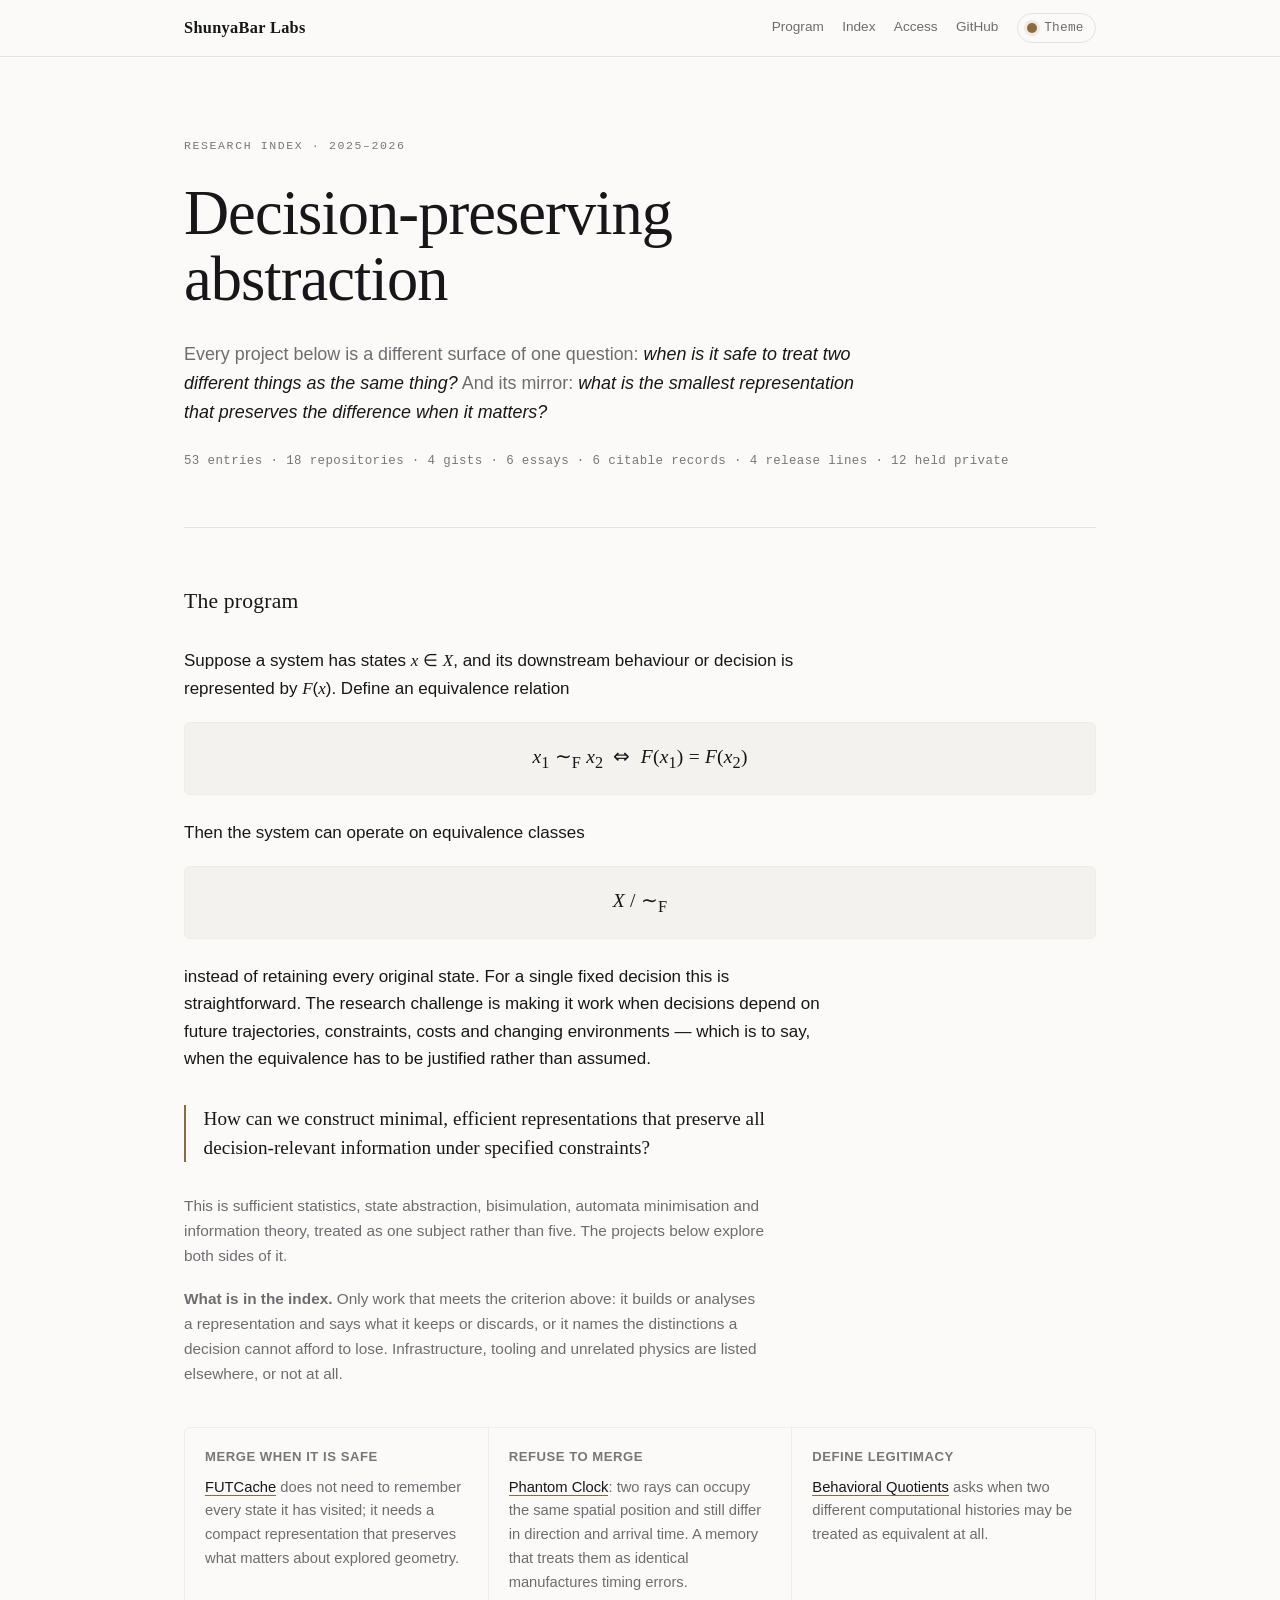
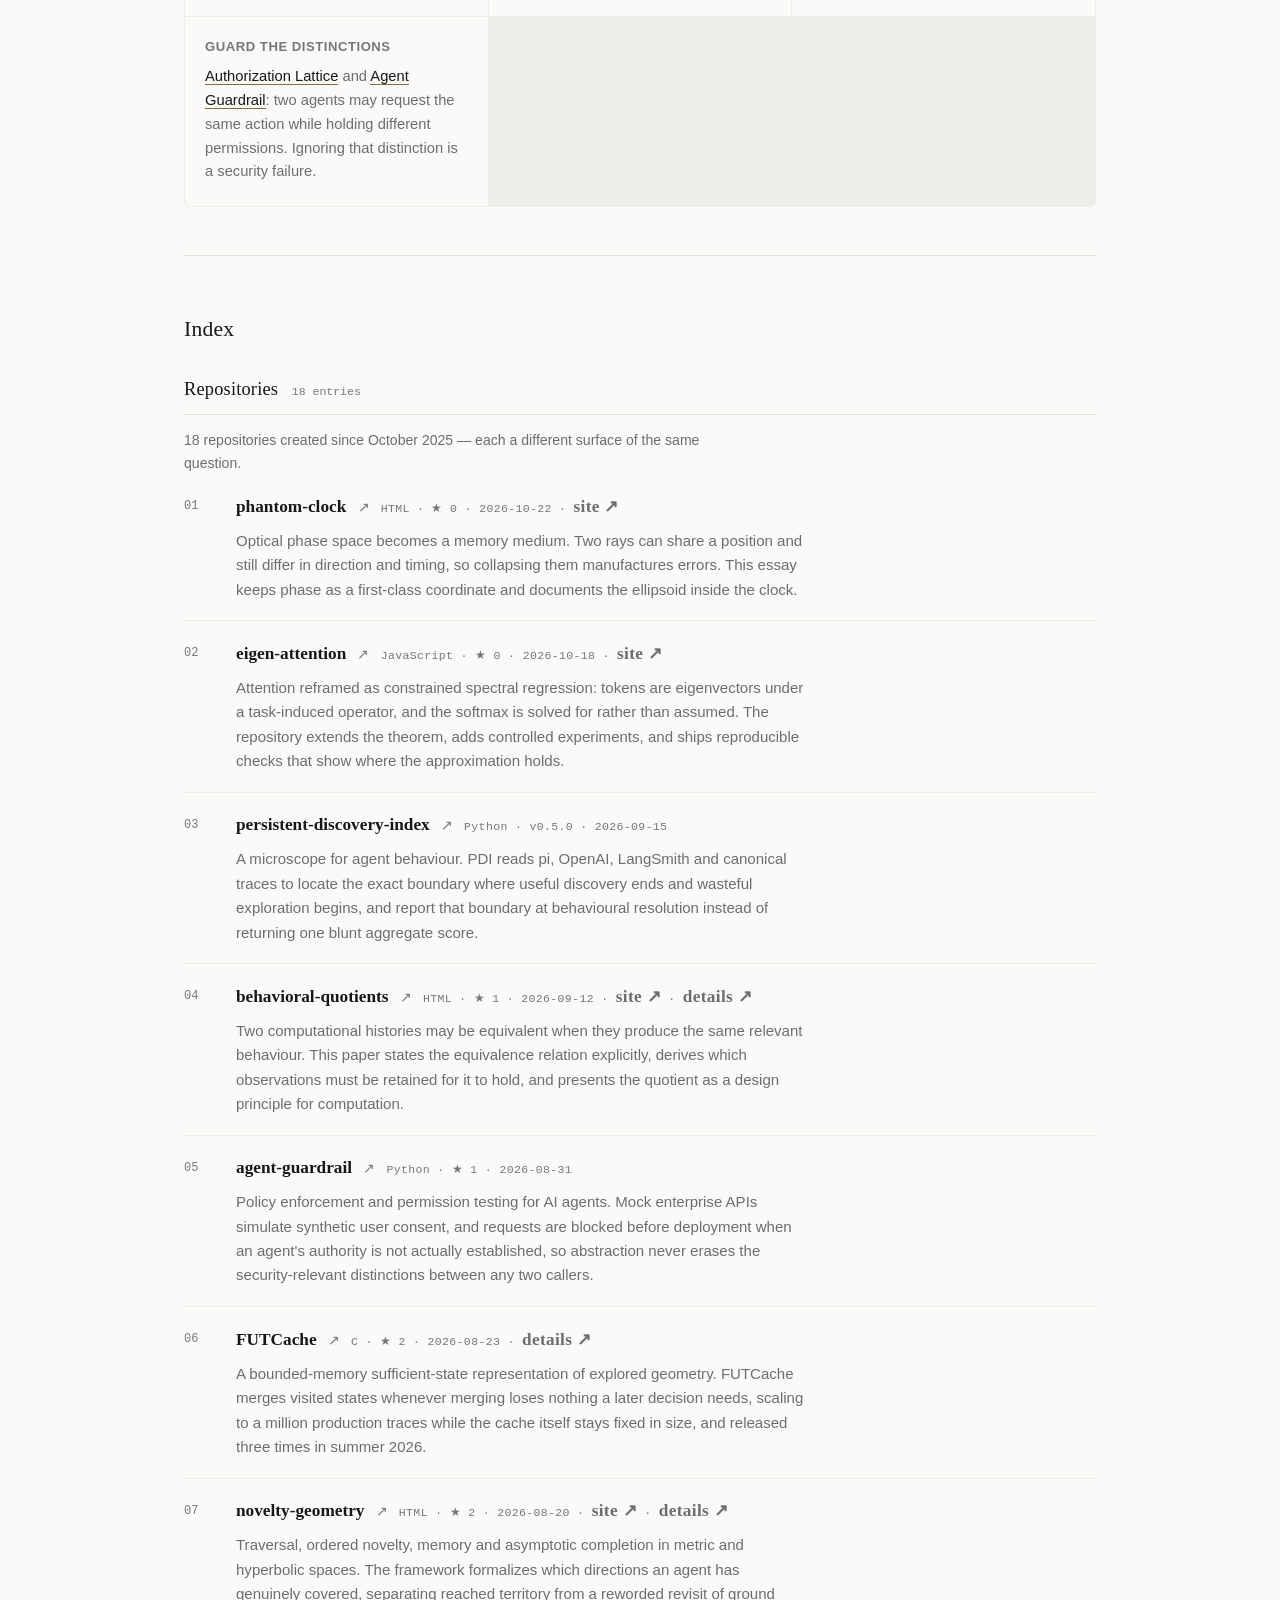
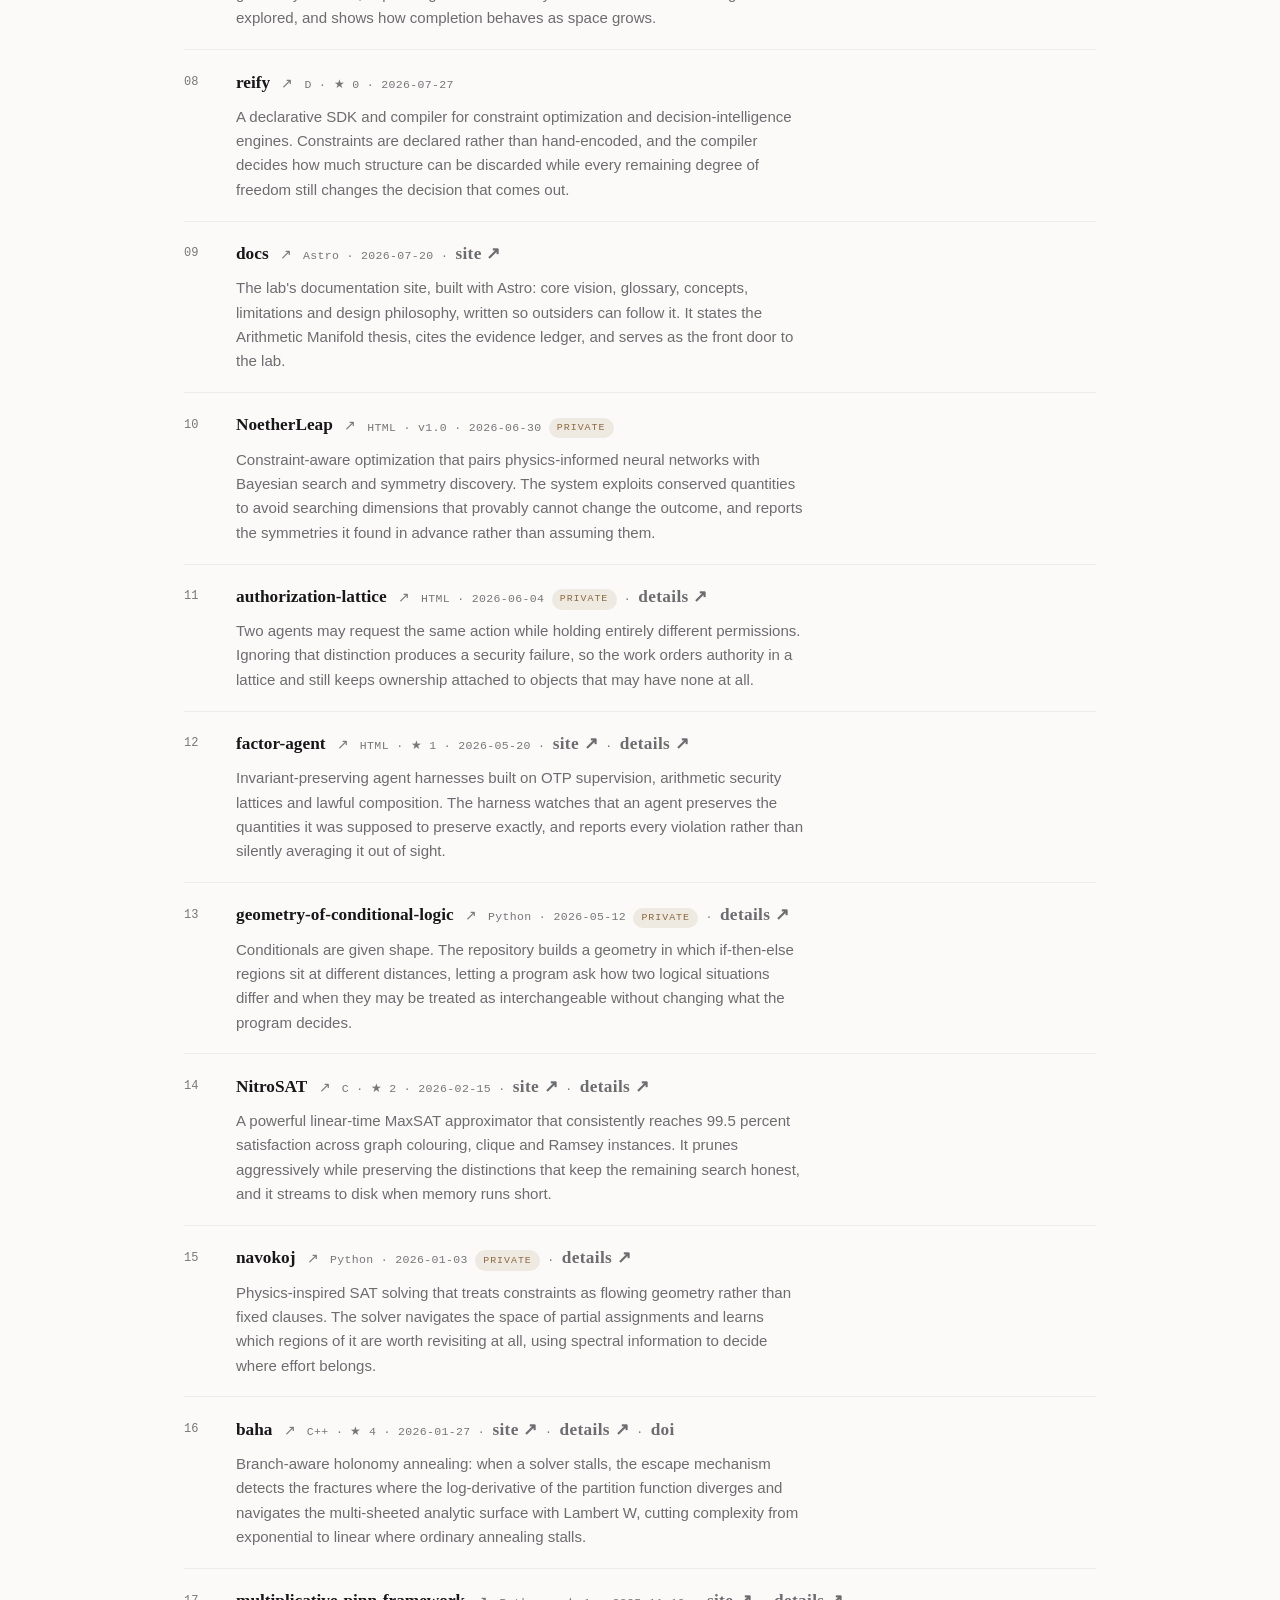
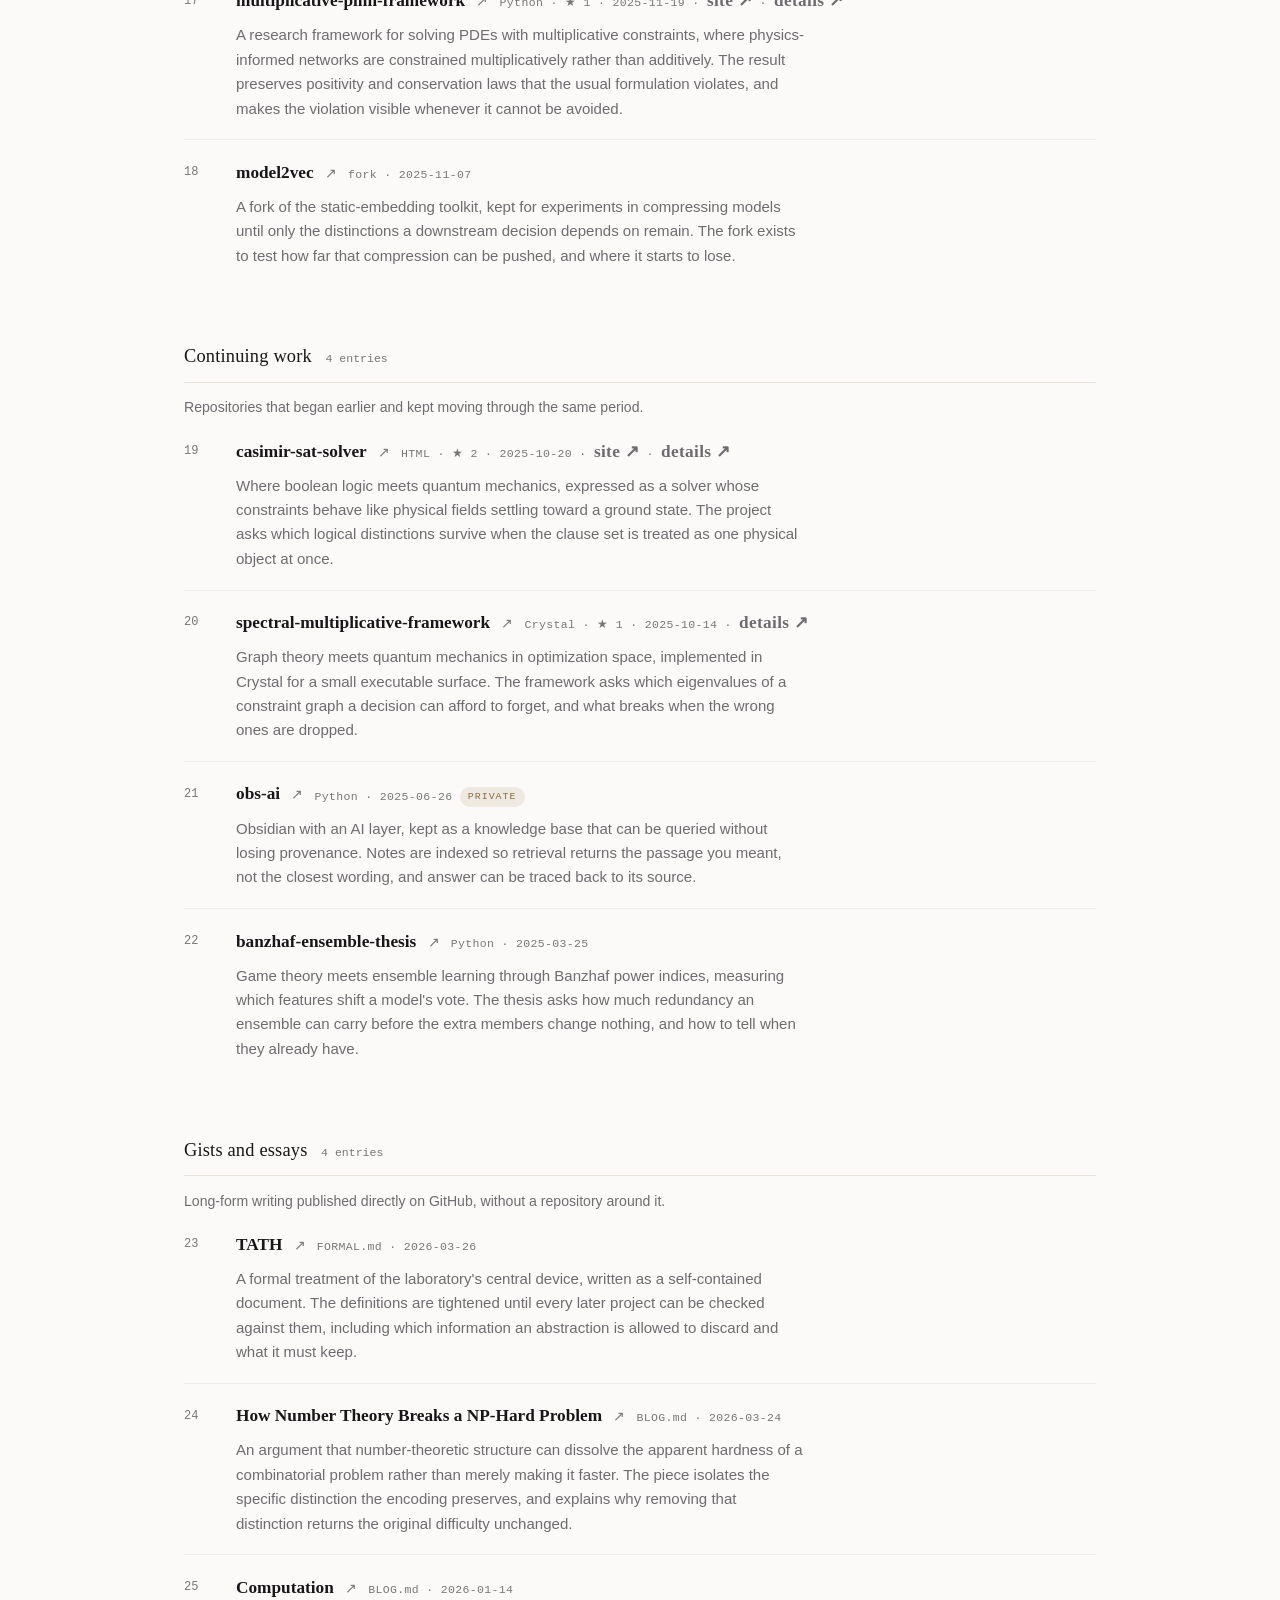
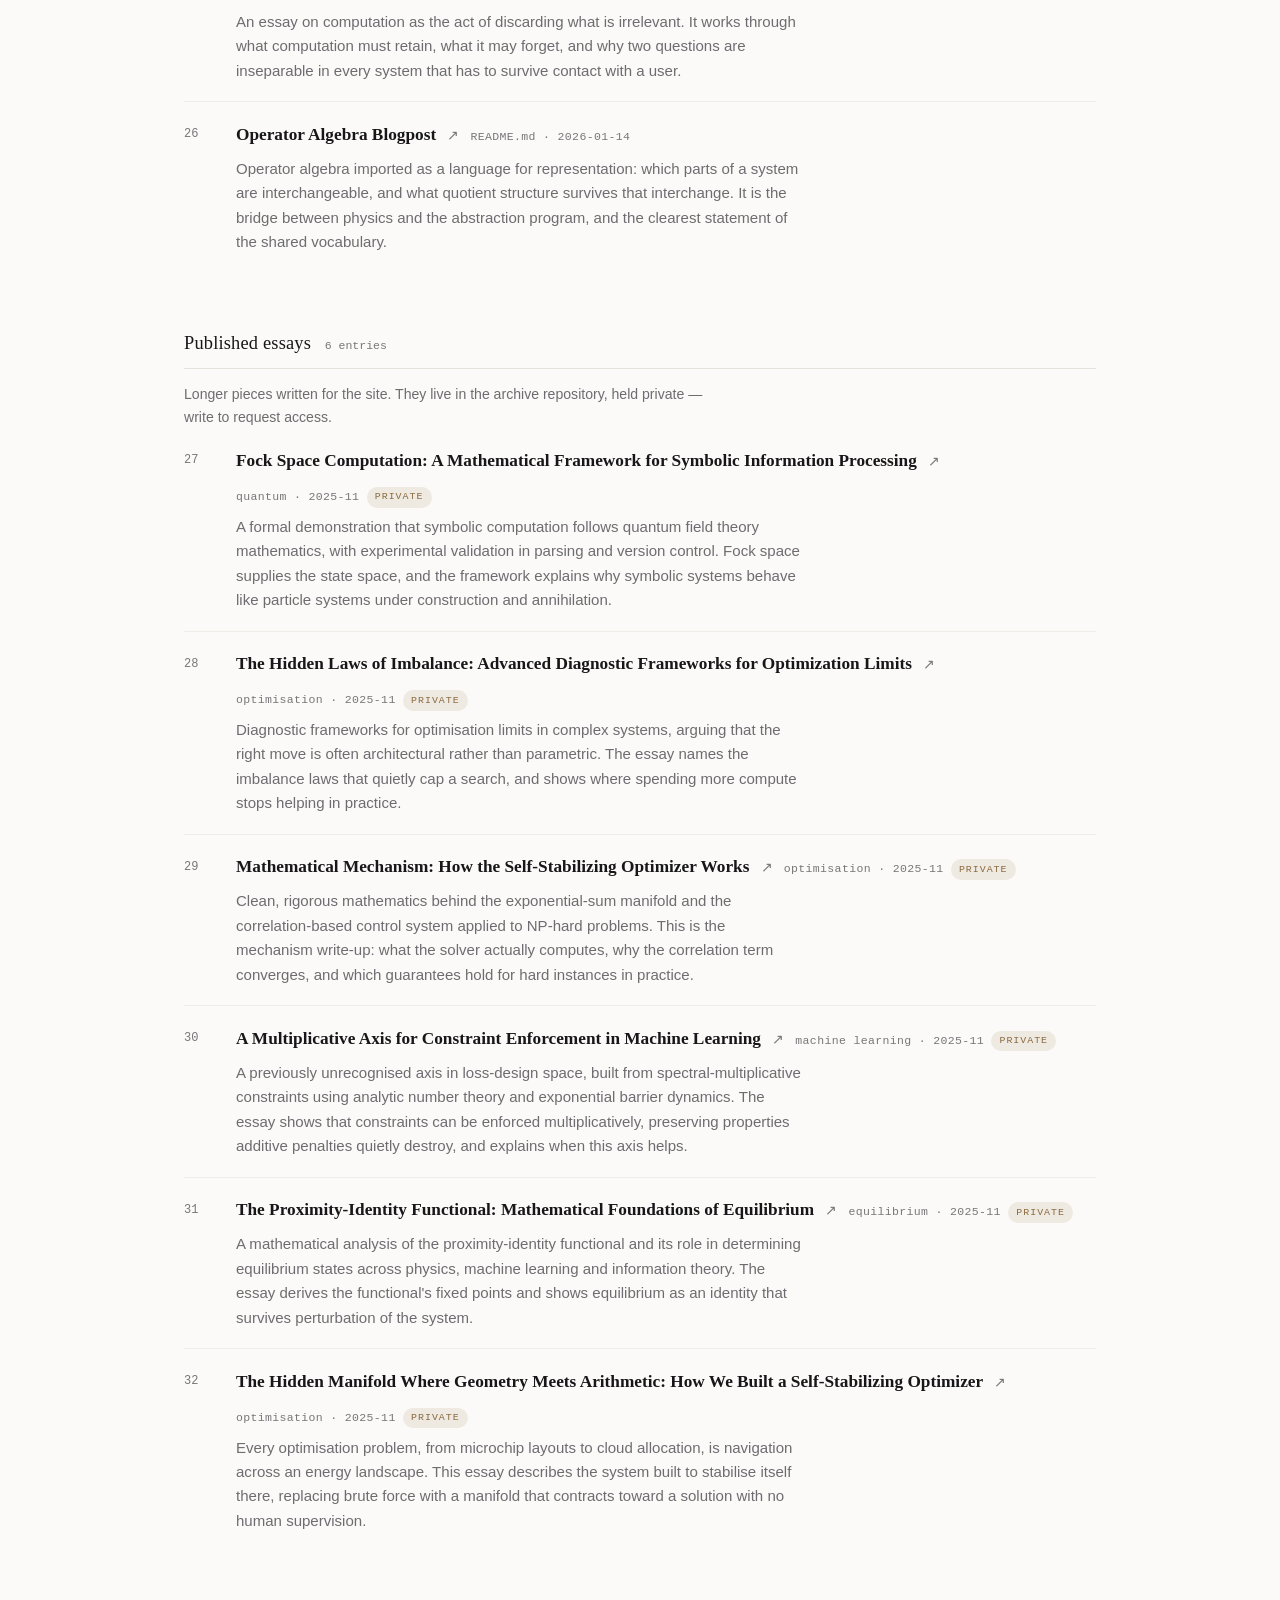
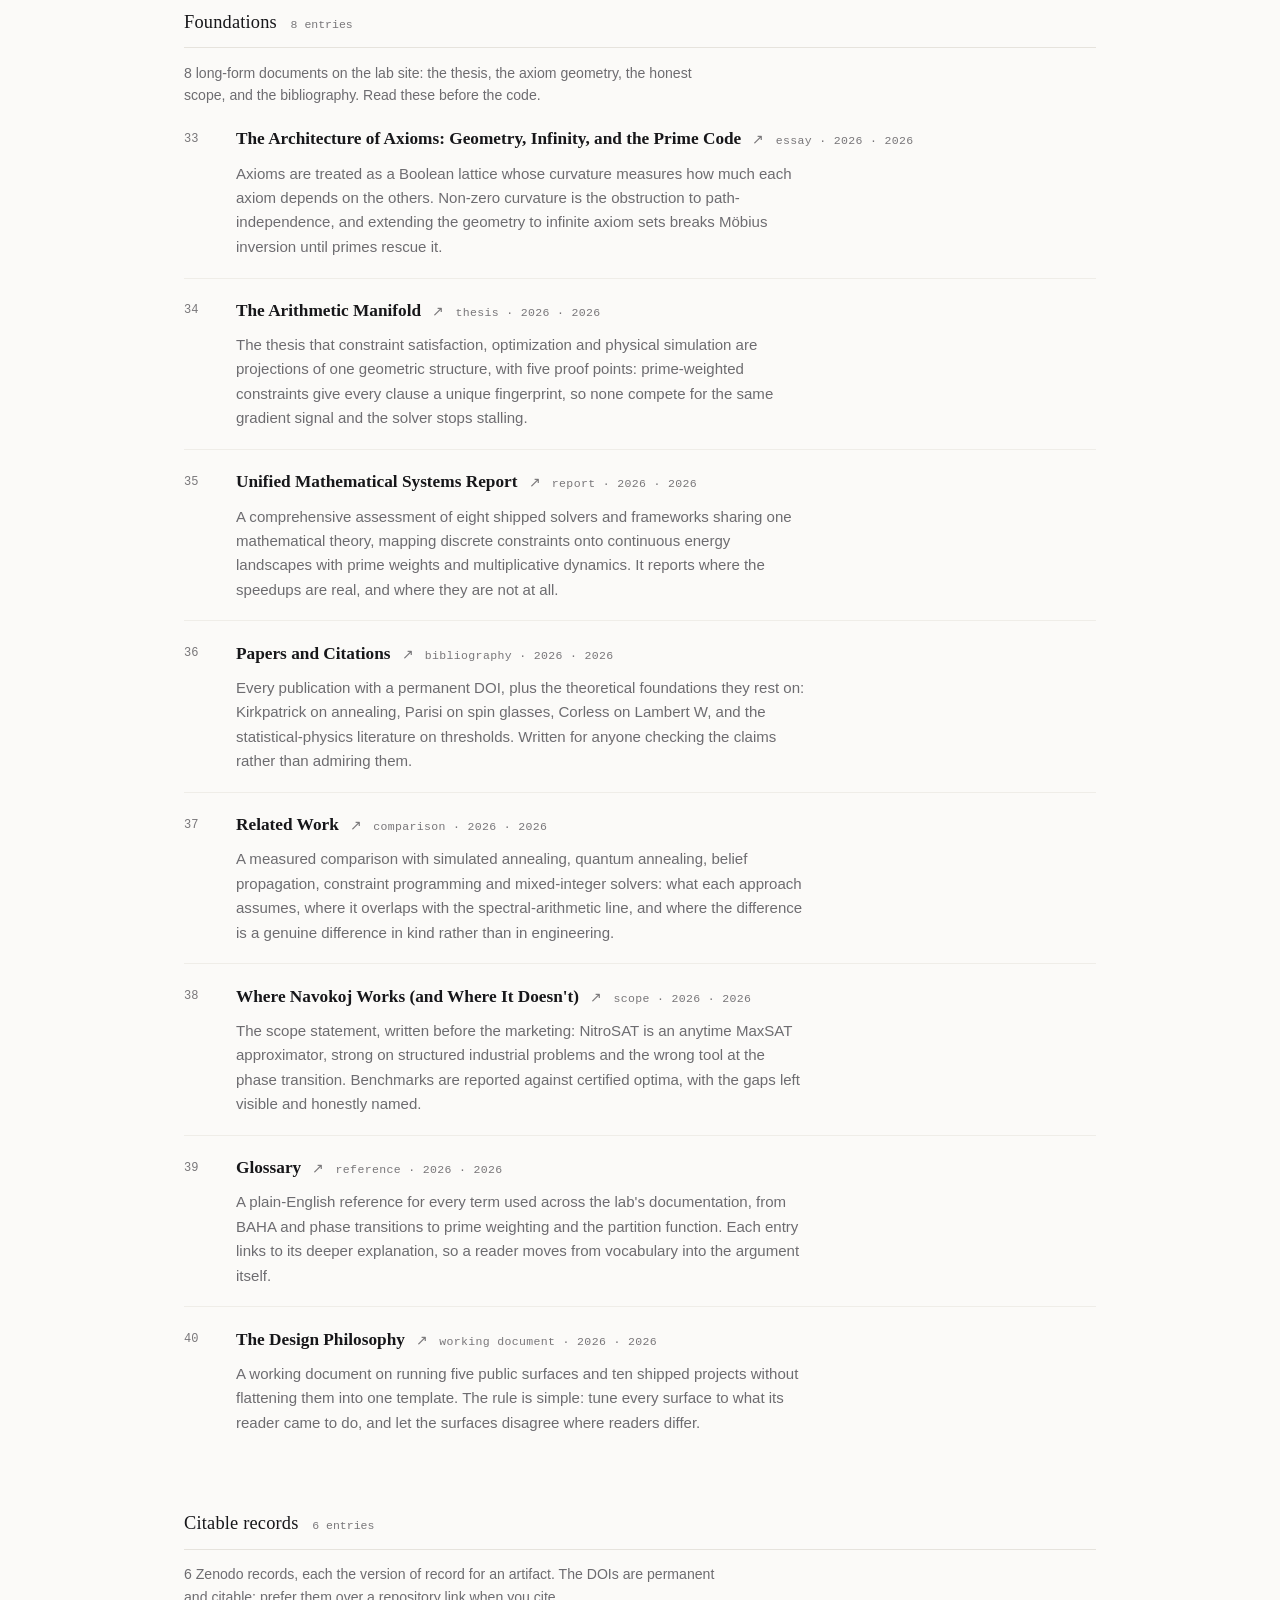
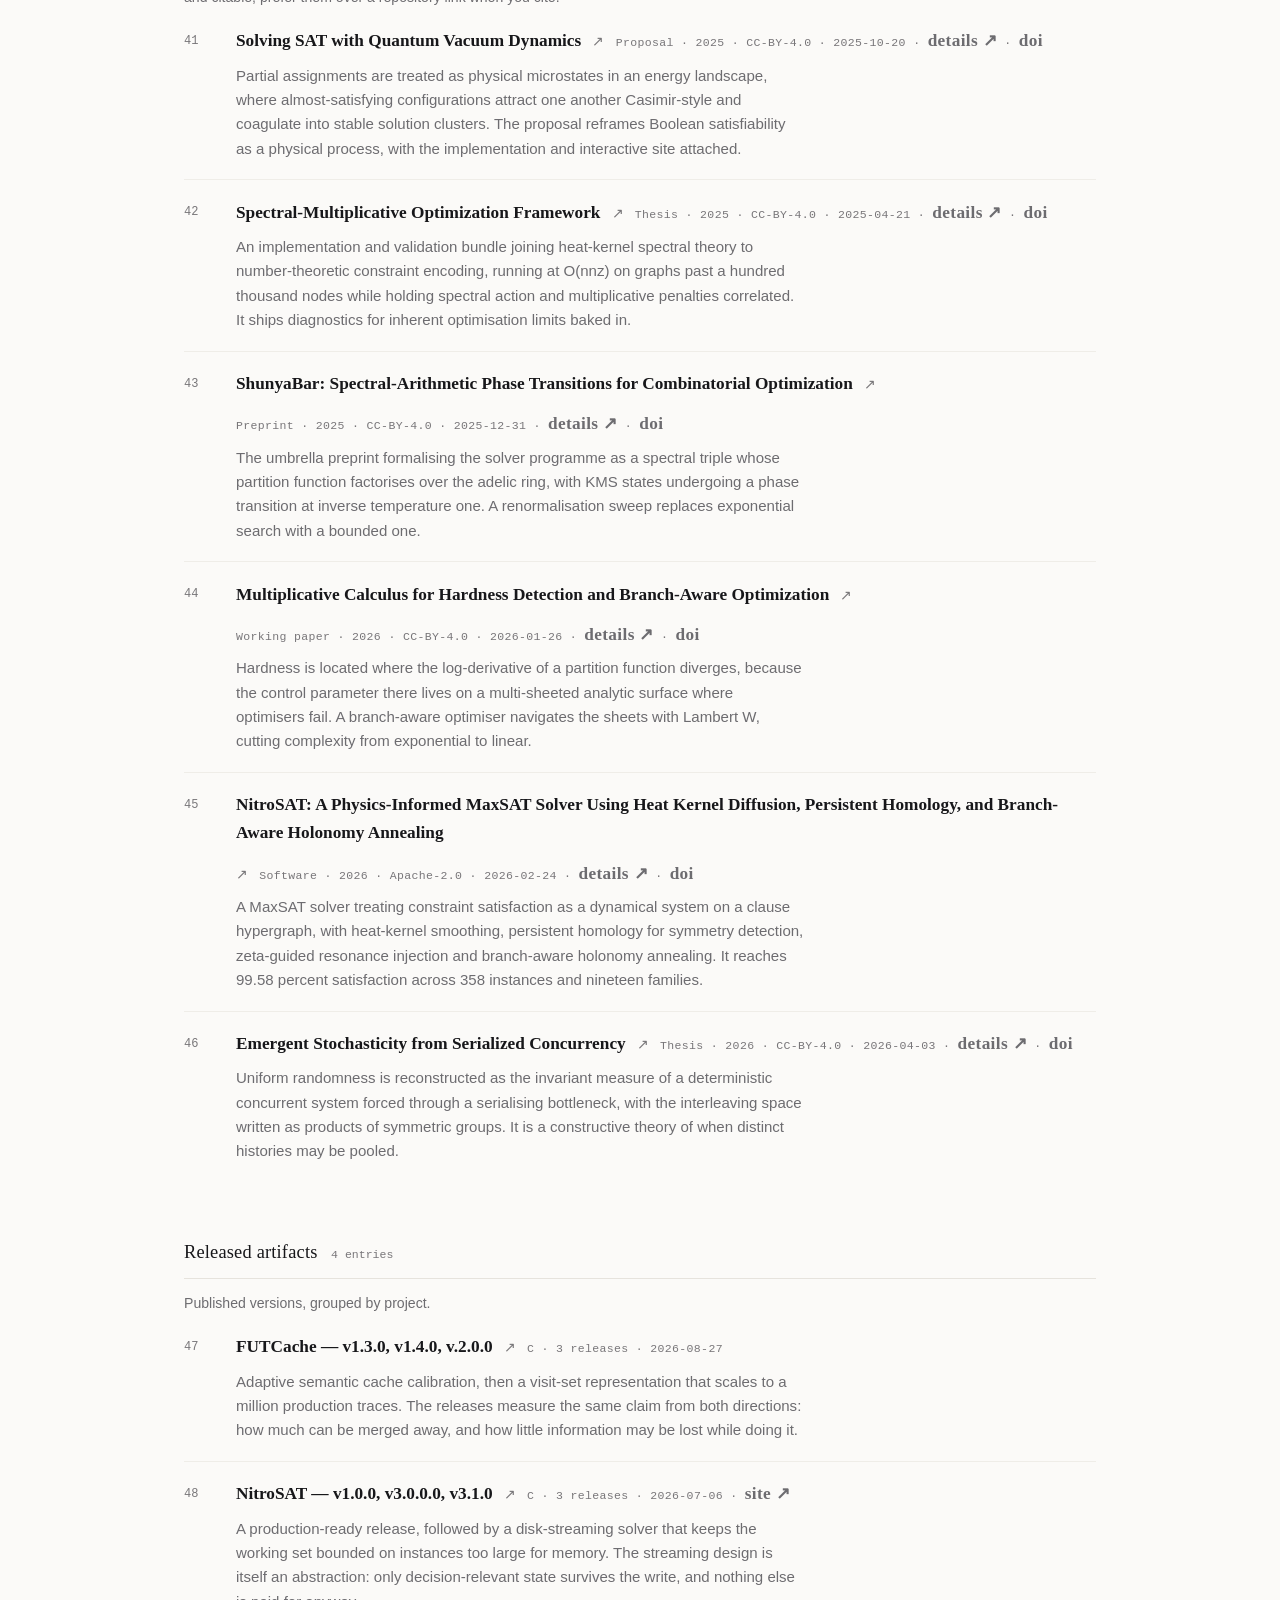
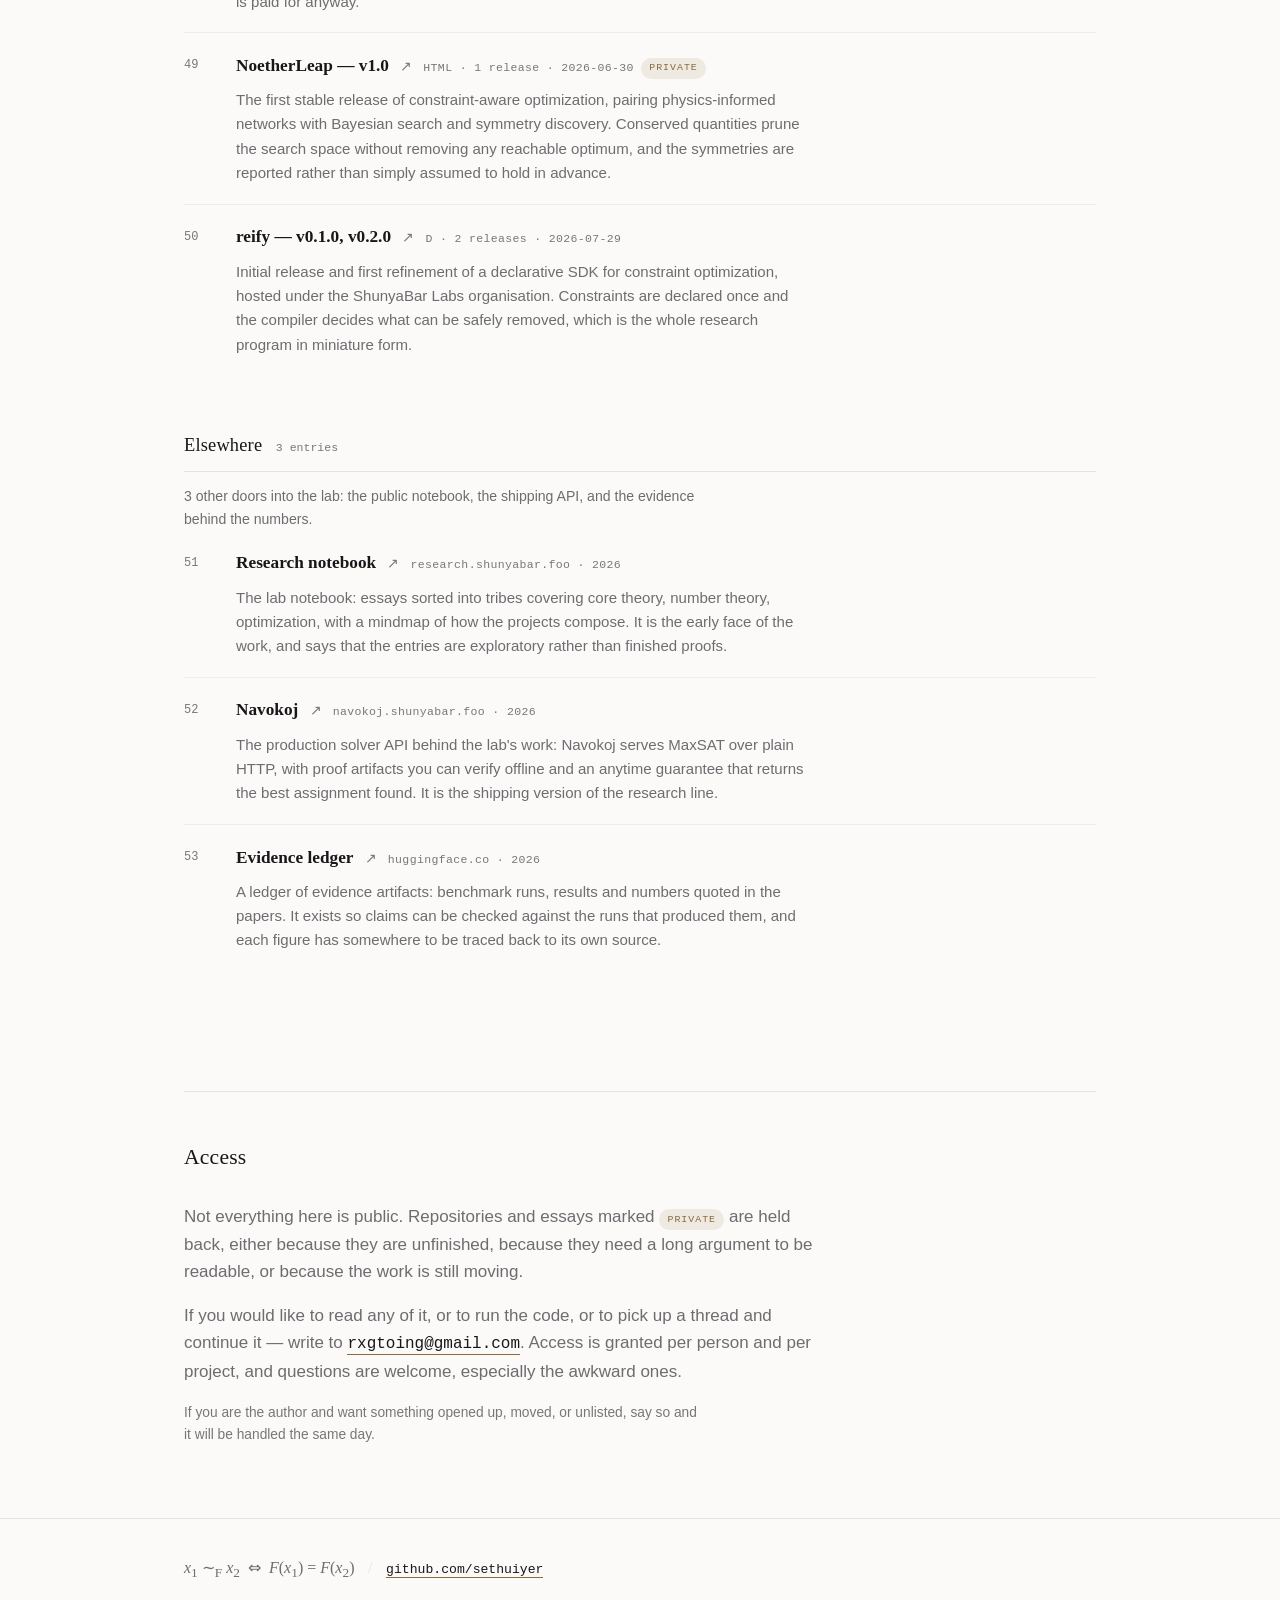
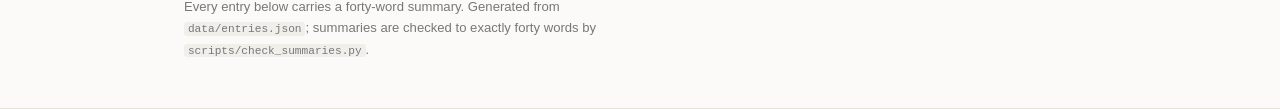
==== commit 9cfd4739: "Add foundations, reinstate baha, and open the other doors - New 'Foundations' group: the axiom archi" ====
--- a/index.html
+++ b/index.html
@@ -36,7 +36,7 @@
       <em>when is it safe to treat two different things as the same thing?</em>
       And its mirror: <em>what is the smallest representation that preserves the difference when it matters?</em>
     </p>
-    <p class="counts">41 entries &middot; 17 repositories &middot; 4 gists &middot; 6 essays &middot; 6 citable records &middot; 4 release lines &middot; 12 held private</p>
+    <p class="counts">53 entries &middot; 18 repositories &middot; 4 gists &middot; 6 essays &middot; 6 citable records &middot; 4 release lines &middot; 12 held private</p>
   </section>
 
   <section id="program" class="program">
@@ -120,9 +120,9 @@
     <section class="group" id="repos">
       <div class="group-head">
         <h2>Repositories</h2>
-        <span class="count">17 entries</span>
-      </div>
-      <p class="group-note">17 repositories created since October 2025 — each a different surface of the same question.</p>
+        <span class="count">18 entries</span>
+      </div>
+      <p class="group-note">18 repositories created since October 2025 — each a different surface of the same question.</p>
       <article class="entry">
         <span class="num">01</span>
         <div>
@@ -292,6 +292,17 @@
         <span class="num">16</span>
         <div>
           <div class="entry-title">
+            <a href="https://github.com/sethuiyer/baha" rel="noopener">baha</a>
+            <span class="arrow" aria-hidden="true">&#8599;</span>
+            <span class="meta">C++ &middot; ★ 4 &middot; <span class="date">2026-01-27</span> &middot; <a class="site-link" href="https://sethuiyer.github.io/baha/" rel="noopener">site &#8599;</a> &middot; <a class="site-link" href="https://sethuiyer.github.io/docs/projects/baha/" rel="noopener">details &#8599;</a> &middot; <a class="site-link" href="https://doi.org/10.5281/zenodo.18373732" rel="noopener">doi</a></span>
+          </div>
+          <p class="summary">Branch-aware holonomy annealing: when a solver stalls, the escape mechanism detects the fractures where the log-derivative of the partition function diverges and navigates the multi-sheeted analytic surface with Lambert W, cutting complexity from exponential to linear where ordinary annealing stalls.</p>
+        </div>
+      </article>
+      <article class="entry">
+        <span class="num">17</span>
+        <div>
+          <div class="entry-title">
             <a href="https://github.com/sethuiyer/multiplicative-pinn-framework" rel="noopener">multiplicative-pinn-framework</a>
             <span class="arrow" aria-hidden="true">&#8599;</span>
             <span class="meta">Python &middot; ★ 1 &middot; <span class="date">2025-11-19</span> &middot; <a class="site-link" href="https://sethuiyer.github.io/multiplicative-pinn-framework/" rel="noopener">site &#8599;</a> &middot; <a class="site-link" href="https://sethuiyer.github.io/docs/projects/multiplicative-pinn/" rel="noopener">details &#8599;</a></span>
@@ -300,7 +311,7 @@
         </div>
       </article>
       <article class="entry">
-        <span class="num">17</span>
+        <span class="num">18</span>
         <div>
           <div class="entry-title">
             <a href="https://github.com/sethuiyer/model2vec" rel="noopener">model2vec</a>
@@ -319,7 +330,7 @@
       </div>
       <p class="group-note">Repositories that began earlier and kept moving through the same period.</p>
       <article class="entry">
-        <span class="num">18</span>
+        <span class="num">19</span>
         <div>
           <div class="entry-title">
             <a href="https://github.com/sethuiyer/casimir-sat-solver" rel="noopener">casimir-sat-solver</a>
@@ -330,7 +341,7 @@
         </div>
       </article>
       <article class="entry">
-        <span class="num">19</span>
+        <span class="num">20</span>
         <div>
           <div class="entry-title">
             <a href="https://github.com/sethuiyer/spectral-multiplicative-framework" rel="noopener">spectral-multiplicative-framework</a>
@@ -341,7 +352,7 @@
         </div>
       </article>
       <article class="entry">
-        <span class="num">20</span>
+        <span class="num">21</span>
         <div>
           <div class="entry-title">
             <a href="https://github.com/sethuiyer/obs-ai" rel="noopener">obs-ai</a>
@@ -352,7 +363,7 @@
         </div>
       </article>
       <article class="entry">
-        <span class="num">21</span>
+        <span class="num">22</span>
         <div>
           <div class="entry-title">
             <a href="https://github.com/sethuiyer/banzhaf-ensemble-thesis" rel="noopener">banzhaf-ensemble-thesis</a>
@@ -371,7 +382,7 @@
       </div>
       <p class="group-note">Long-form writing published directly on GitHub, without a repository around it.</p>
       <article class="entry">
-        <span class="num">22</span>
+        <span class="num">23</span>
         <div>
           <div class="entry-title">
             <a href="https://gist.github.com/sethuiyer/95163626f16f4f7c5736d88fe6799587" rel="noopener">TATH</a>
@@ -382,7 +393,7 @@
         </div>
       </article>
       <article class="entry">
-        <span class="num">23</span>
+        <span class="num">24</span>
         <div>
           <div class="entry-title">
             <a href="https://gist.github.com/sethuiyer/ab041089ca4c4c2a8f3b164be7498442" rel="noopener">How Number Theory Breaks a NP-Hard Problem</a>
@@ -393,7 +404,7 @@
         </div>
       </article>
       <article class="entry">
-        <span class="num">24</span>
+        <span class="num">25</span>
         <div>
           <div class="entry-title">
             <a href="https://gist.github.com/sethuiyer/0f0c58dda163472e77272160391c1b4d" rel="noopener">Computation</a>
@@ -404,7 +415,7 @@
         </div>
       </article>
       <article class="entry">
-        <span class="num">25</span>
+        <span class="num">26</span>
         <div>
           <div class="entry-title">
             <a href="https://gist.github.com/sethuiyer/26a3ed75b2a535bcb28b2d2f7af81616" rel="noopener">Operator Algebra Blogpost</a>
@@ -423,7 +434,7 @@
       </div>
       <p class="group-note">Longer pieces written for the site. They live in the archive repository, held private — write to request access.</p>
       <article class="entry">
-        <span class="num">26</span>
+        <span class="num">27</span>
         <div>
           <div class="entry-title">
             <a href="https://github.com/sethuiyer/shunyabar-labs-archive/blob/main/posts/fock-space-computation.html" rel="noopener">Fock Space Computation: A Mathematical Framework for Symbolic Information Processing</a>
@@ -434,7 +445,7 @@
         </div>
       </article>
       <article class="entry">
-        <span class="num">27</span>
+        <span class="num">28</span>
         <div>
           <div class="entry-title">
             <a href="https://github.com/sethuiyer/shunyabar-labs-archive/blob/main/posts/hidden-laws-of-imbalance.html" rel="noopener">The Hidden Laws of Imbalance: Advanced Diagnostic Frameworks for Optimization Limits</a>
@@ -445,7 +456,7 @@
         </div>
       </article>
       <article class="entry">
-        <span class="num">28</span>
+        <span class="num">29</span>
         <div>
           <div class="entry-title">
             <a href="https://github.com/sethuiyer/shunyabar-labs-archive/blob/main/posts/mathematical-mechanism.html" rel="noopener">Mathematical Mechanism: How the Self-Stabilizing Optimizer Works</a>
@@ -456,7 +467,7 @@
         </div>
       </article>
       <article class="entry">
-        <span class="num">29</span>
+        <span class="num">30</span>
         <div>
           <div class="entry-title">
             <a href="https://github.com/sethuiyer/shunyabar-labs-archive/blob/main/posts/multiplicative-constraint-axis.html" rel="noopener">A Multiplicative Axis for Constraint Enforcement in Machine Learning</a>
@@ -467,7 +478,7 @@
         </div>
       </article>
       <article class="entry">
-        <span class="num">30</span>
+        <span class="num">31</span>
         <div>
           <div class="entry-title">
             <a href="https://github.com/sethuiyer/shunyabar-labs-archive/blob/main/posts/proximity-identity-equilibrium.html" rel="noopener">The Proximity-Identity Functional: Mathematical Foundations of Equilibrium</a>
@@ -478,7 +489,7 @@
         </div>
       </article>
       <article class="entry">
-        <span class="num">31</span>
+        <span class="num">32</span>
         <div>
           <div class="entry-title">
             <a href="https://github.com/sethuiyer/shunyabar-labs-archive/blob/main/posts/self-stabilizing-optimizer.html" rel="noopener">The Hidden Manifold Where Geometry Meets Arithmetic: How We Built a Self-Stabilizing Optimizer</a>
@@ -486,6 +497,102 @@
             <span class="meta">optimisation &middot; <span class="date">2025-11</span> <span class="chip">private</span></span>
           </div>
           <p class="summary">Every optimisation problem, from microchip layouts to cloud allocation, is navigation across an energy landscape. This essay describes the system built to stabilise itself there, replacing brute force with a manifold that contracts toward a solution with no human supervision.</p>
+        </div>
+      </article>
+    </section>
+
+    <section class="group" id="foundations">
+      <div class="group-head">
+        <h2>Foundations</h2>
+        <span class="count">8 entries</span>
+      </div>
+      <p class="group-note">8 long-form documents on the lab site: the thesis, the axiom geometry, the honest scope, and the bibliography. Read these before the code.</p>
+      <article class="entry">
+        <span class="num">33</span>
+        <div>
+          <div class="entry-title">
+            <a href="https://sethuiyer.github.io/docs/axiom-architecture/" rel="noopener">The Architecture of Axioms: Geometry, Infinity, and the Prime Code</a>
+            <span class="arrow" aria-hidden="true">&#8599;</span>
+            <span class="meta">essay &middot; 2026 &middot; <span class="date">2026</span></span>
+          </div>
+          <p class="summary">Axioms are treated as a Boolean lattice whose curvature measures how much each axiom depends on the others. Non-zero curvature is the obstruction to path-independence, and extending the geometry to infinite axiom sets breaks Möbius inversion until primes rescue it.</p>
+        </div>
+      </article>
+      <article class="entry">
+        <span class="num">34</span>
+        <div>
+          <div class="entry-title">
+            <a href="https://sethuiyer.github.io/docs/core-vision/" rel="noopener">The Arithmetic Manifold</a>
+            <span class="arrow" aria-hidden="true">&#8599;</span>
+            <span class="meta">thesis &middot; 2026 &middot; <span class="date">2026</span></span>
+          </div>
+          <p class="summary">The thesis that constraint satisfaction, optimization and physical simulation are projections of one geometric structure, with five proof points: prime-weighted constraints give every clause a unique fingerprint, so none compete for the same gradient signal and the solver stops stalling.</p>
+        </div>
+      </article>
+      <article class="entry">
+        <span class="num">35</span>
+        <div>
+          <div class="entry-title">
+            <a href="https://sethuiyer.github.io/docs/research-report/" rel="noopener">Unified Mathematical Systems Report</a>
+            <span class="arrow" aria-hidden="true">&#8599;</span>
+            <span class="meta">report &middot; 2026 &middot; <span class="date">2026</span></span>
+          </div>
+          <p class="summary">A comprehensive assessment of eight shipped solvers and frameworks sharing one mathematical theory, mapping discrete constraints onto continuous energy landscapes with prime weights and multiplicative dynamics. It reports where the speedups are real, and where they are not at all.</p>
+        </div>
+      </article>
+      <article class="entry">
+        <span class="num">36</span>
+        <div>
+          <div class="entry-title">
+            <a href="https://sethuiyer.github.io/docs/references/papers/" rel="noopener">Papers and Citations</a>
+            <span class="arrow" aria-hidden="true">&#8599;</span>
+            <span class="meta">bibliography &middot; 2026 &middot; <span class="date">2026</span></span>
+          </div>
+          <p class="summary">Every publication with a permanent DOI, plus the theoretical foundations they rest on: Kirkpatrick on annealing, Parisi on spin glasses, Corless on Lambert W, and the statistical-physics literature on thresholds. Written for anyone checking the claims rather than admiring them.</p>
+        </div>
+      </article>
+      <article class="entry">
+        <span class="num">37</span>
+        <div>
+          <div class="entry-title">
+            <a href="https://sethuiyer.github.io/docs/references/related-work/" rel="noopener">Related Work</a>
+            <span class="arrow" aria-hidden="true">&#8599;</span>
+            <span class="meta">comparison &middot; 2026 &middot; <span class="date">2026</span></span>
+          </div>
+          <p class="summary">A measured comparison with simulated annealing, quantum annealing, belief propagation, constraint programming and mixed-integer solvers: what each approach assumes, where it overlaps with the spectral-arithmetic line, and where the difference is a genuine difference in kind rather than in engineering.</p>
+        </div>
+      </article>
+      <article class="entry">
+        <span class="num">38</span>
+        <div>
+          <div class="entry-title">
+            <a href="https://sethuiyer.github.io/docs/limitations/" rel="noopener">Where Navokoj Works (and Where It Doesn&#x27;t)</a>
+            <span class="arrow" aria-hidden="true">&#8599;</span>
+            <span class="meta">scope &middot; 2026 &middot; <span class="date">2026</span></span>
+          </div>
+          <p class="summary">The scope statement, written before the marketing: NitroSAT is an anytime MaxSAT approximator, strong on structured industrial problems and the wrong tool at the phase transition. Benchmarks are reported against certified optima, with the gaps left visible and honestly named.</p>
+        </div>
+      </article>
+      <article class="entry">
+        <span class="num">39</span>
+        <div>
+          <div class="entry-title">
+            <a href="https://sethuiyer.github.io/docs/glossary/" rel="noopener">Glossary</a>
+            <span class="arrow" aria-hidden="true">&#8599;</span>
+            <span class="meta">reference &middot; 2026 &middot; <span class="date">2026</span></span>
+          </div>
+          <p class="summary">A plain-English reference for every term used across the lab&#x27;s documentation, from BAHA and phase transitions to prime weighting and the partition function. Each entry links to its deeper explanation, so a reader moves from vocabulary into the argument itself.</p>
+        </div>
+      </article>
+      <article class="entry">
+        <span class="num">40</span>
+        <div>
+          <div class="entry-title">
+            <a href="https://sethuiyer.github.io/docs/design-philosophy/" rel="noopener">The Design Philosophy</a>
+            <span class="arrow" aria-hidden="true">&#8599;</span>
+            <span class="meta">working document &middot; 2026 &middot; <span class="date">2026</span></span>
+          </div>
+          <p class="summary">A working document on running five public surfaces and ten shipped projects without flattening them into one template. The rule is simple: tune every surface to what its reader came to do, and let the surfaces disagree where readers differ.</p>
         </div>
       </article>
     </section>
@@ -497,7 +604,7 @@
       </div>
       <p class="group-note">6 Zenodo records, each the version of record for an artifact. The DOIs are permanent and citable; prefer them over a repository link when you cite.</p>
       <article class="entry">
-        <span class="num">32</span>
+        <span class="num">41</span>
         <div>
           <div class="entry-title">
             <a href="https://zenodo.org/records/17394165" rel="noopener">Solving SAT with Quantum Vacuum Dynamics</a>
@@ -508,7 +615,7 @@
         </div>
       </article>
       <article class="entry">
-        <span class="num">33</span>
+        <span class="num">42</span>
         <div>
           <div class="entry-title">
             <a href="https://zenodo.org/records/17596089" rel="noopener">Spectral-Multiplicative Optimization Framework</a>
@@ -519,7 +626,7 @@
         </div>
       </article>
       <article class="entry">
-        <span class="num">34</span>
+        <span class="num">43</span>
         <div>
           <div class="entry-title">
             <a href="https://zenodo.org/records/18214172" rel="noopener">ShunyaBar: Spectral-Arithmetic Phase Transitions for Combinatorial Optimization</a>
@@ -530,7 +637,7 @@
         </div>
       </article>
       <article class="entry">
-        <span class="num">35</span>
+        <span class="num">44</span>
         <div>
           <div class="entry-title">
             <a href="https://zenodo.org/records/18373732" rel="noopener">Multiplicative Calculus for Hardness Detection and Branch-Aware Optimization</a>
@@ -541,7 +648,7 @@
         </div>
       </article>
       <article class="entry">
-        <span class="num">36</span>
+        <span class="num">45</span>
         <div>
           <div class="entry-title">
             <a href="https://zenodo.org/records/18753235" rel="noopener">NitroSAT: A Physics-Informed MaxSAT Solver Using Heat Kernel Diffusion, Persistent Homology, and Branch-Aware Holonomy Annealing</a>
@@ -552,7 +659,7 @@
         </div>
       </article>
       <article class="entry">
-        <span class="num">37</span>
+        <span class="num">46</span>
         <div>
           <div class="entry-title">
             <a href="https://zenodo.org/records/19571762" rel="noopener">Emergent Stochasticity from Serialized Concurrency</a>
@@ -571,7 +678,7 @@
       </div>
       <p class="group-note">Published versions, grouped by project.</p>
       <article class="entry">
-        <span class="num">38</span>
+        <span class="num">47</span>
         <div>
           <div class="entry-title">
             <a href="https://github.com/sethuiyer/FUTCache/releases" rel="noopener">FUTCache — v1.3.0, v1.4.0, v.2.0.0</a>
@@ -582,7 +689,7 @@
         </div>
       </article>
       <article class="entry">
-        <span class="num">39</span>
+        <span class="num">48</span>
         <div>
           <div class="entry-title">
             <a href="https://github.com/sethuiyer/NitroSAT/releases" rel="noopener">NitroSAT — v1.0.0, v3.0.0.0, v3.1.0</a>
@@ -593,7 +700,7 @@
         </div>
       </article>
       <article class="entry">
-        <span class="num">40</span>
+        <span class="num">49</span>
         <div>
           <div class="entry-title">
             <a href="https://github.com/sethuiyer/NoetherLeap/releases" rel="noopener">NoetherLeap — v1.0</a>
@@ -604,7 +711,7 @@
         </div>
       </article>
       <article class="entry">
-        <span class="num">41</span>
+        <span class="num">50</span>
         <div>
           <div class="entry-title">
             <a href="https://github.com/shunyabarlabs/reify/releases" rel="noopener">reify — v0.1.0, v0.2.0</a>
@@ -612,6 +719,47 @@
             <span class="meta">D &middot; 2 releases &middot; <span class="date">2026-07-29</span></span>
           </div>
           <p class="summary">Initial release and first refinement of a declarative SDK for constraint optimization, hosted under the ShunyaBar Labs organisation. Constraints are declared once and the compiler decides what can be safely removed, which is the whole research program in miniature form.</p>
+        </div>
+      </article>
+    </section>
+
+    <section class="group" id="elsewhere">
+      <div class="group-head">
+        <h2>Elsewhere</h2>
+        <span class="count">3 entries</span>
+      </div>
+      <p class="group-note">3 other doors into the lab: the public notebook, the shipping API, and the evidence behind the numbers.</p>
+      <article class="entry">
+        <span class="num">51</span>
+        <div>
+          <div class="entry-title">
+            <a href="https://research.shunyabar.foo" rel="noopener">Research notebook</a>
+            <span class="arrow" aria-hidden="true">&#8599;</span>
+            <span class="meta">research.shunyabar.foo &middot; <span class="date">2026</span></span>
+          </div>
+          <p class="summary">The lab notebook: essays sorted into tribes covering core theory, number theory, optimization, with a mindmap of how the projects compose. It is the early face of the work, and says that the entries are exploratory rather than finished proofs.</p>
+        </div>
+      </article>
+      <article class="entry">
+        <span class="num">52</span>
+        <div>
+          <div class="entry-title">
+            <a href="https://navokoj.shunyabar.foo" rel="noopener">Navokoj</a>
+            <span class="arrow" aria-hidden="true">&#8599;</span>
+            <span class="meta">navokoj.shunyabar.foo &middot; <span class="date">2026</span></span>
+          </div>
+          <p class="summary">The production solver API behind the lab&#x27;s work: Navokoj serves MaxSAT over plain HTTP, with proof artifacts you can verify offline and an anytime guarantee that returns the best assignment found. It is the shipping version of the research line.</p>
+        </div>
+      </article>
+      <article class="entry">
+        <span class="num">53</span>
+        <div>
+          <div class="entry-title">
+            <a href="https://huggingface.co/buckets/sethuiyer/shunyabar-evidence-v1" rel="noopener">Evidence ledger</a>
+            <span class="arrow" aria-hidden="true">&#8599;</span>
+            <span class="meta">huggingface.co &middot; <span class="date">2026</span></span>
+          </div>
+          <p class="summary">A ledger of evidence artifacts: benchmark runs, results and numbers quoted in the papers. It exists so claims can be checked against the runs that produced them, and each figure has somewhere to be traced back to its own source.</p>
         </div>
       </article>
     </section>
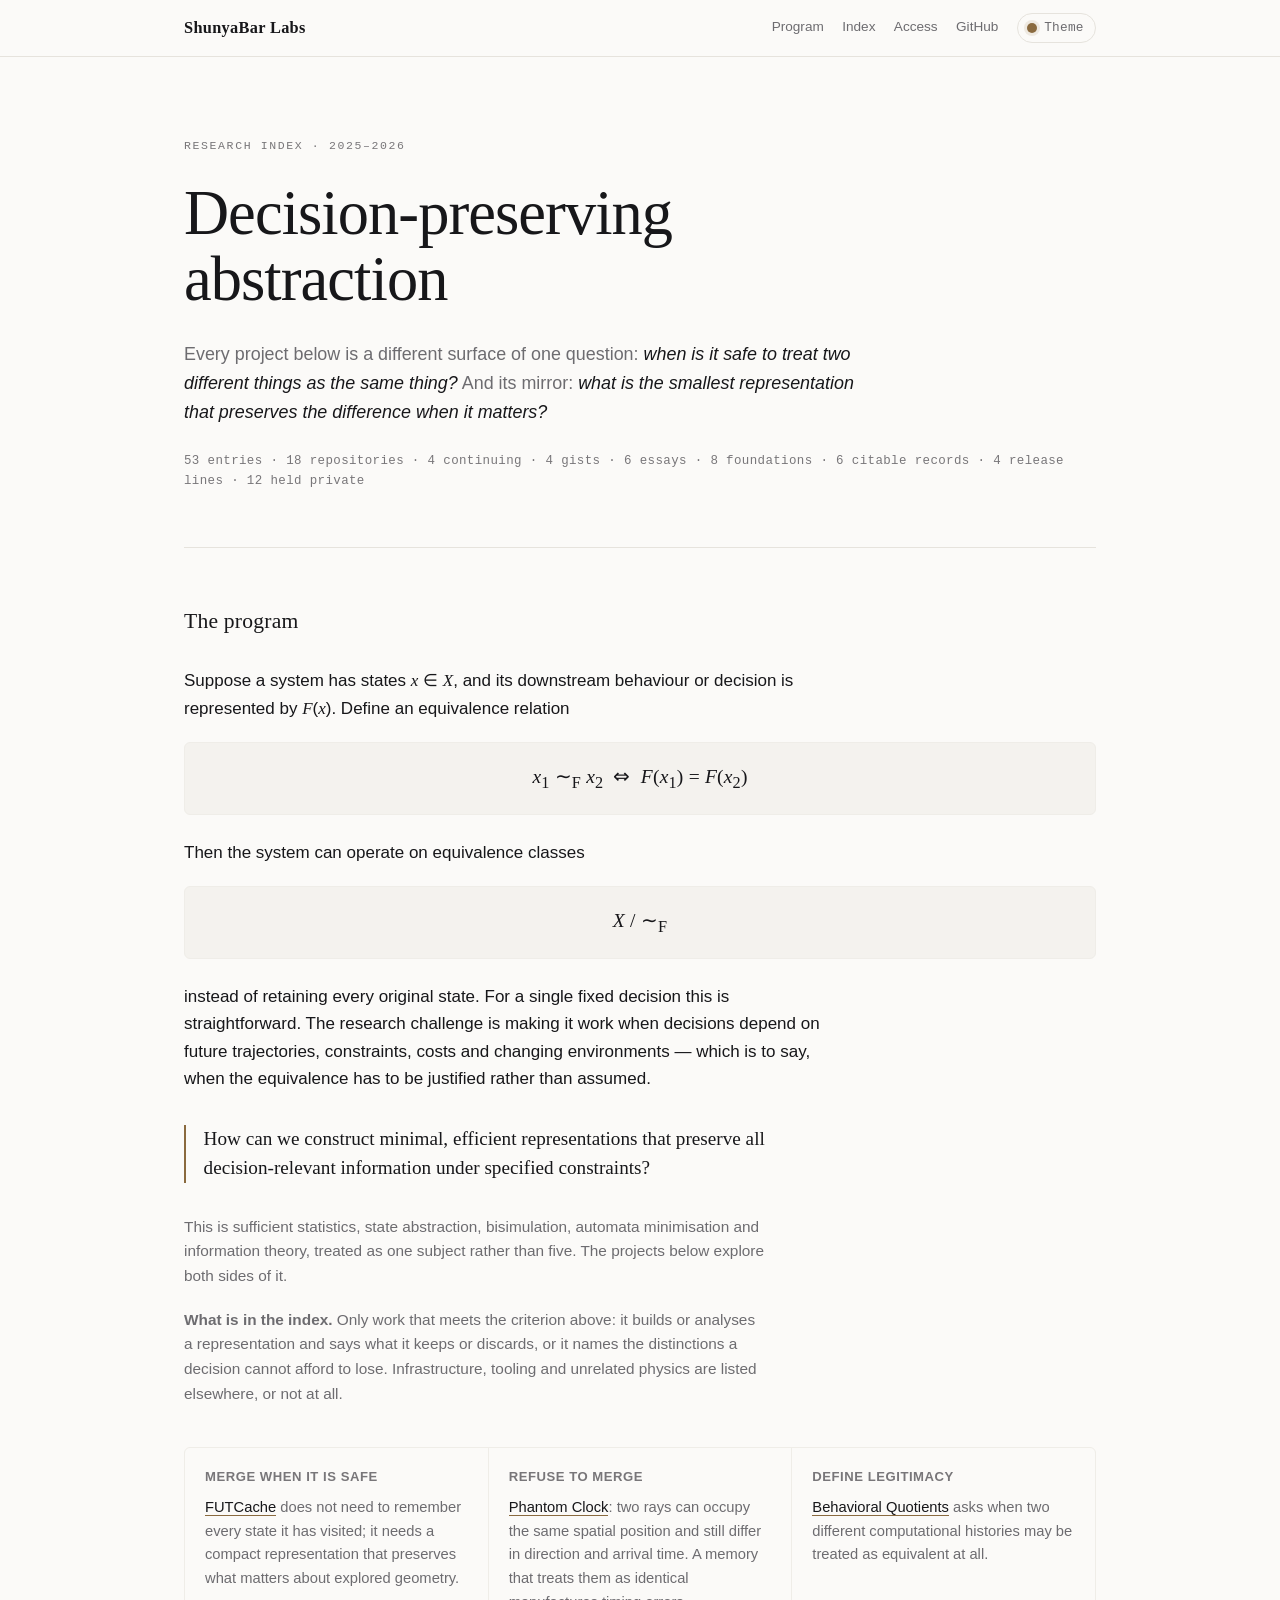
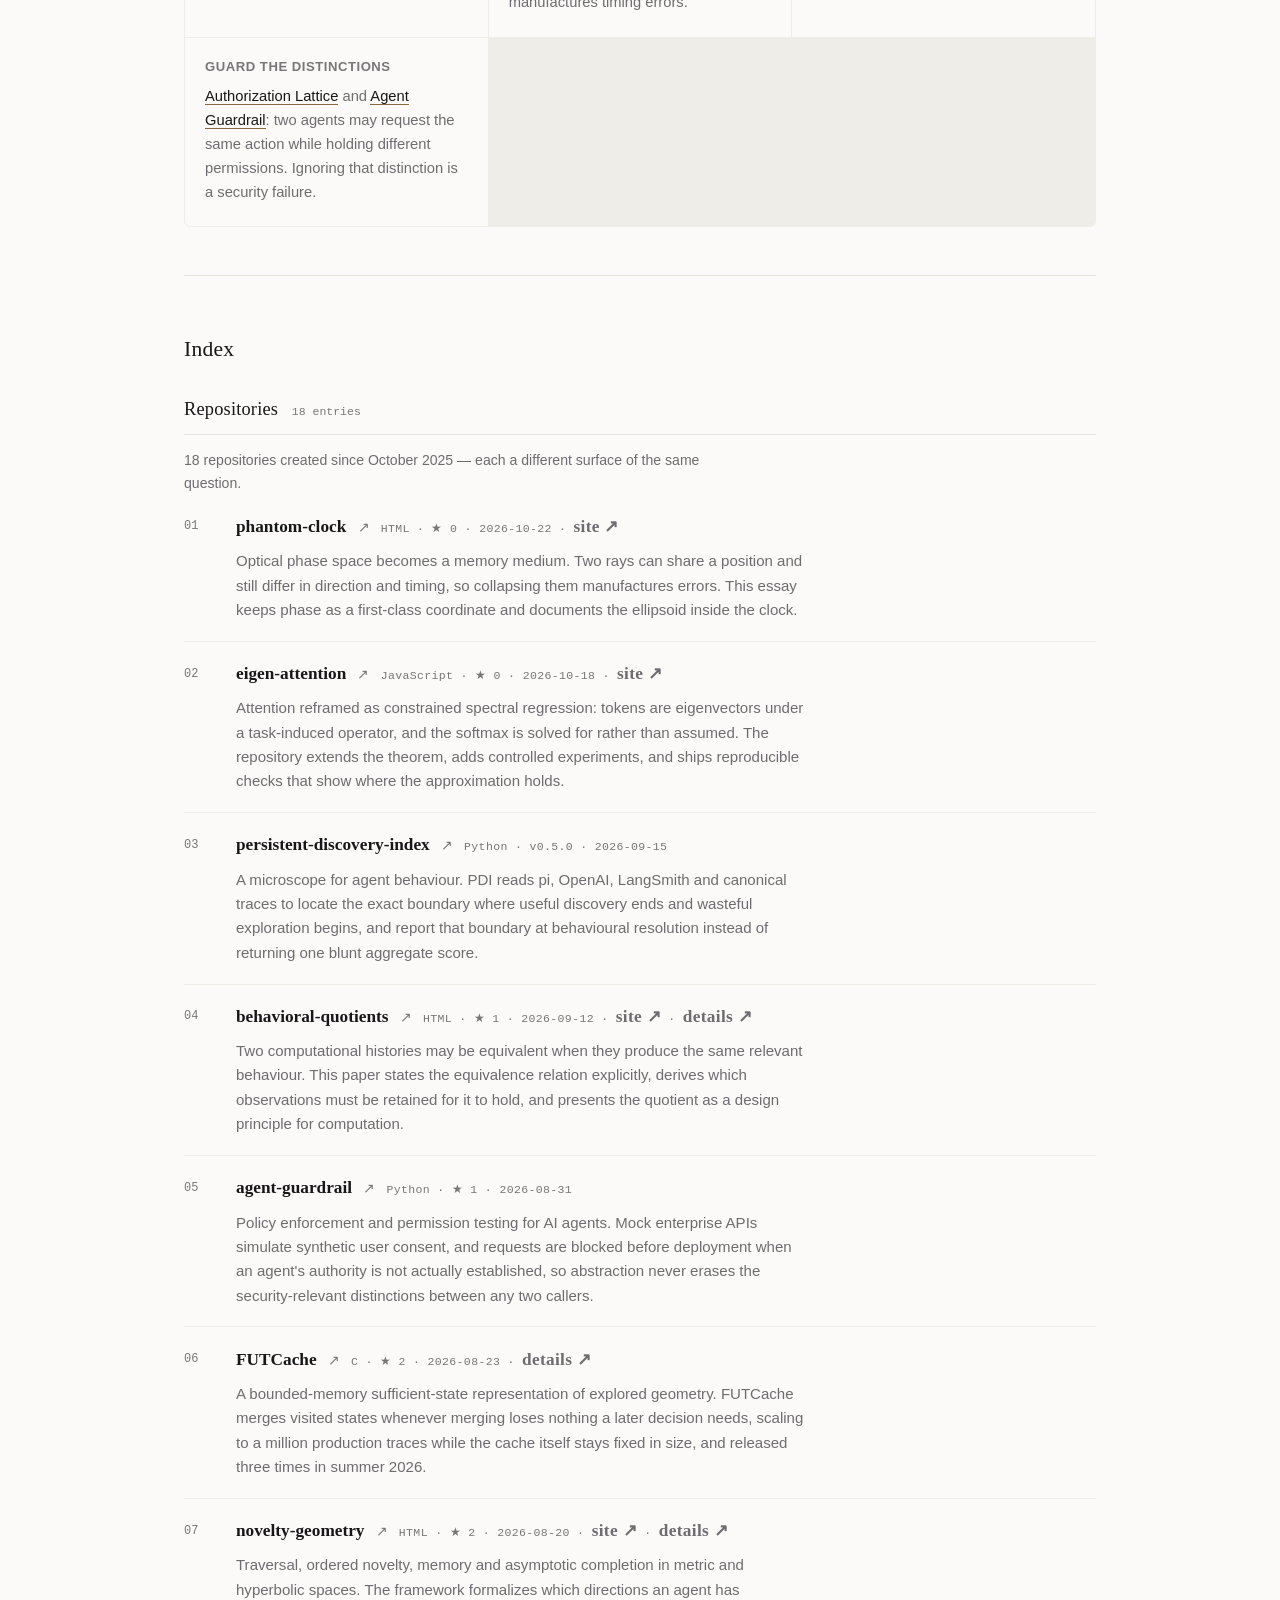
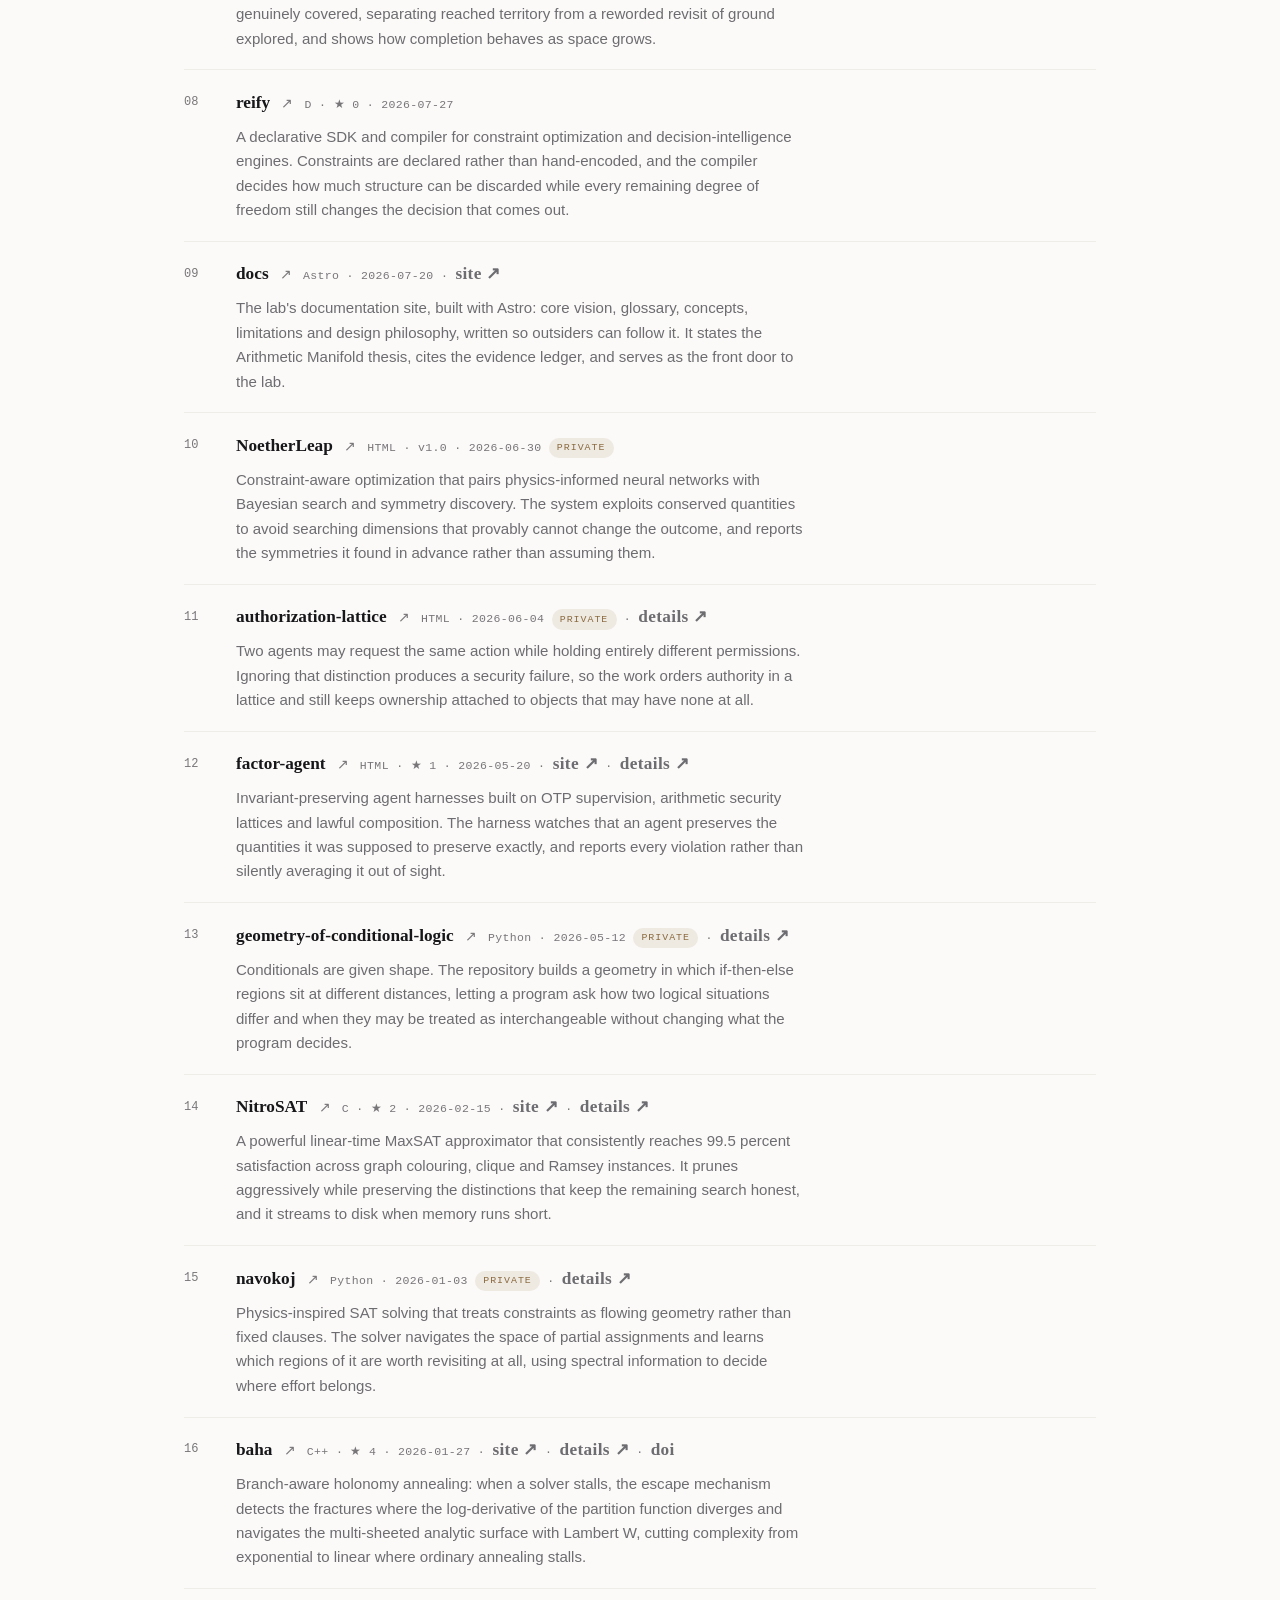
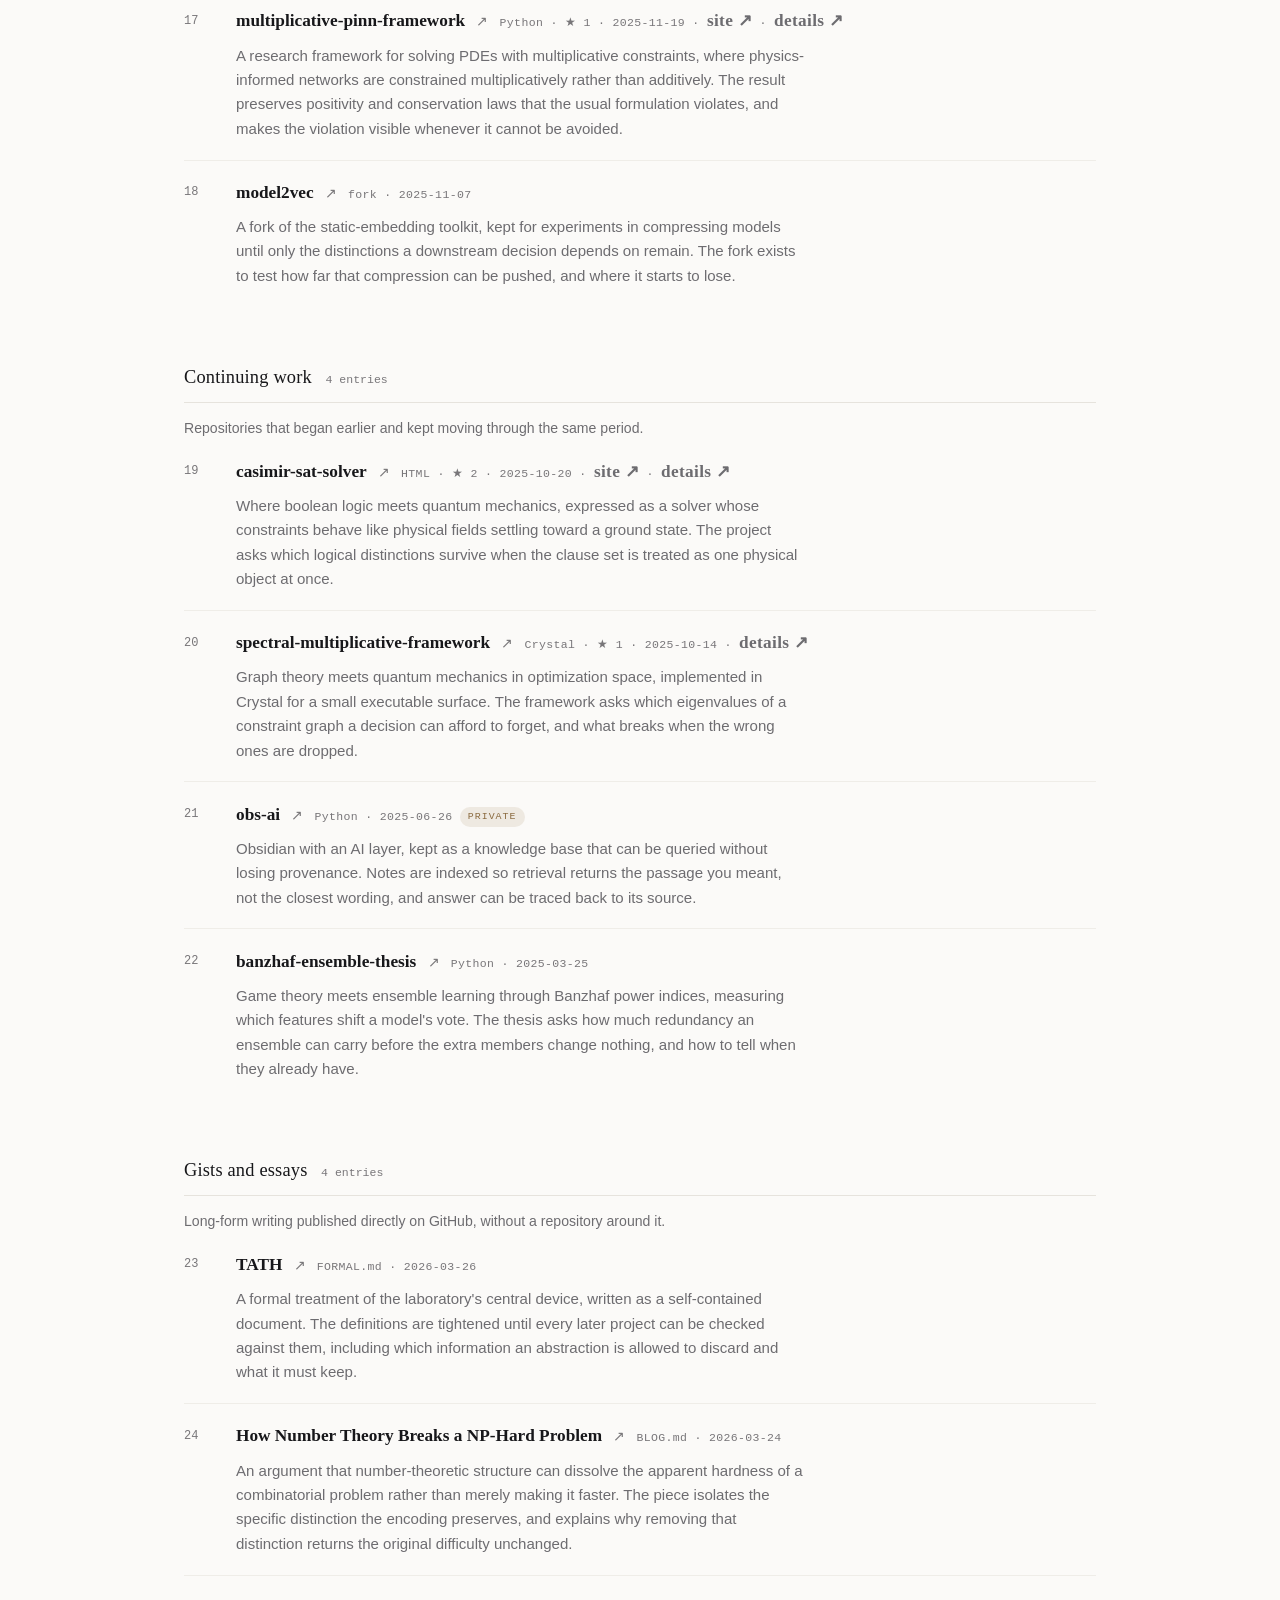
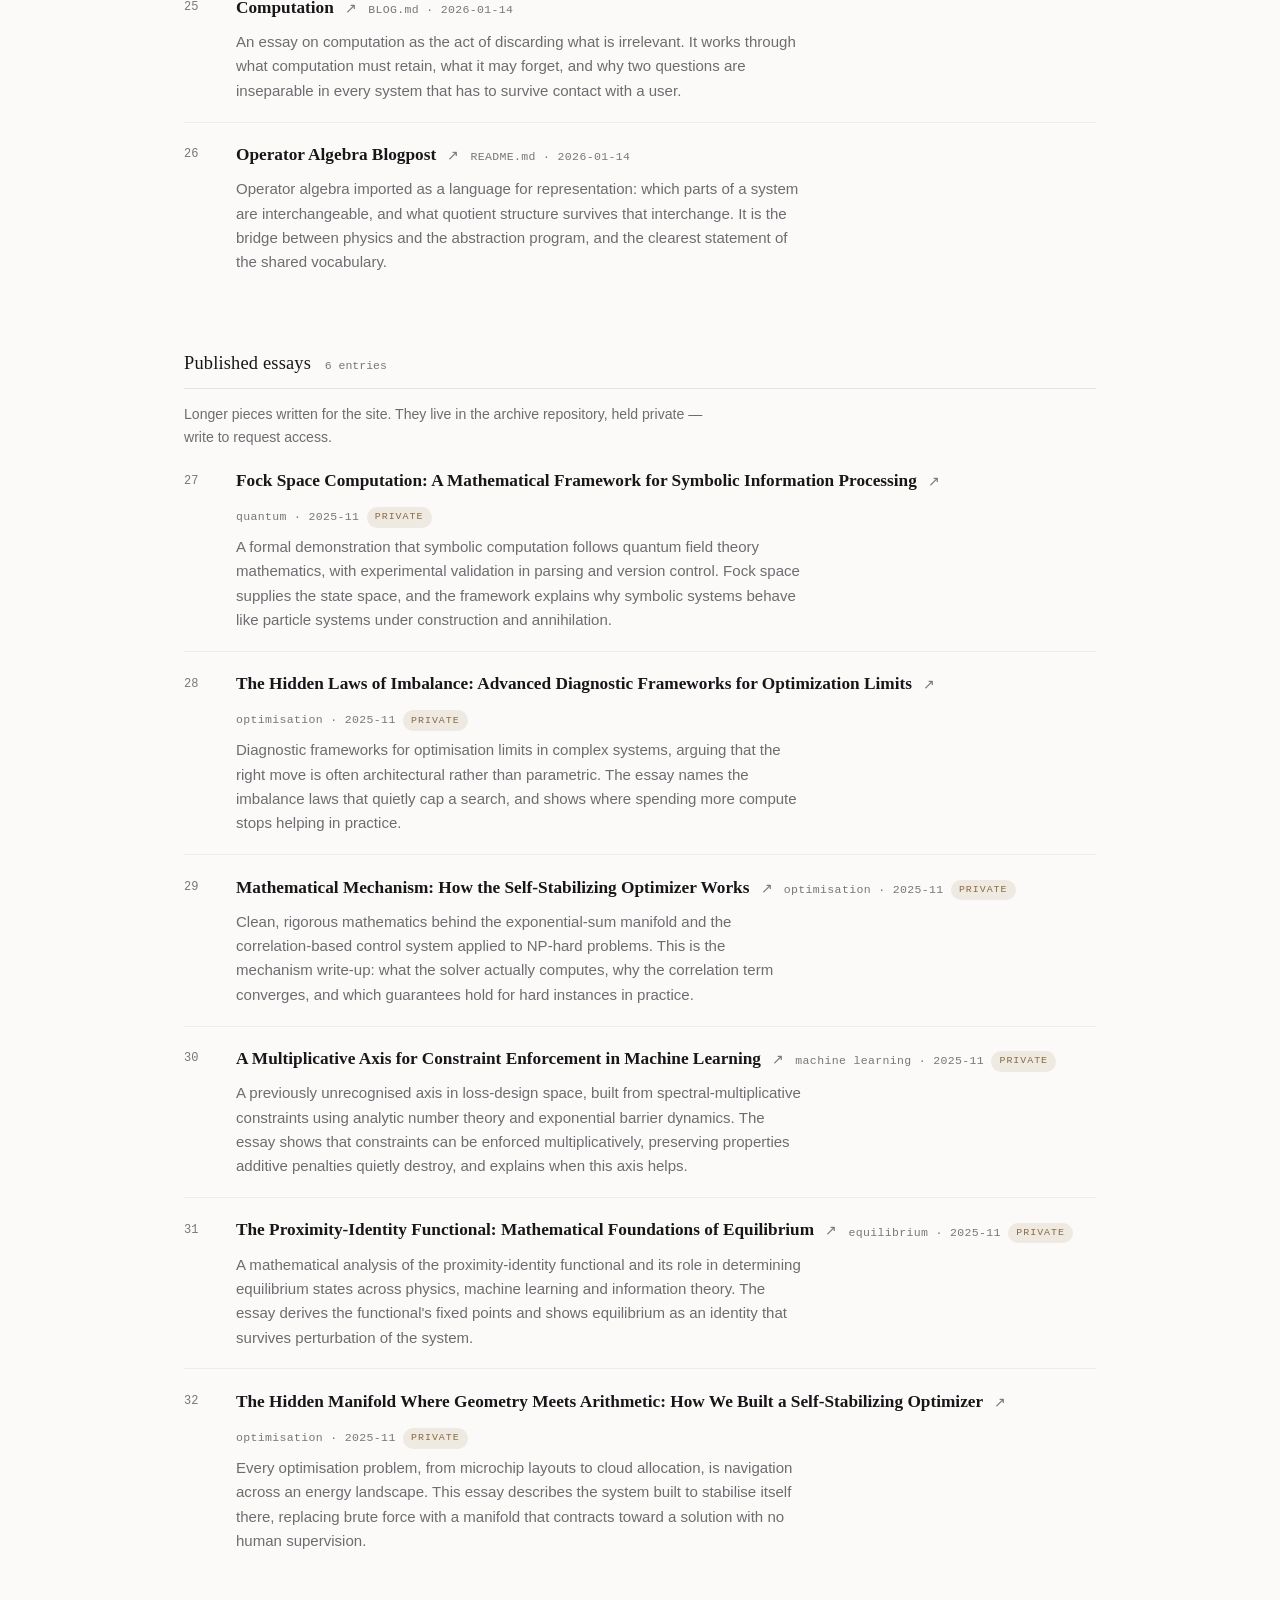
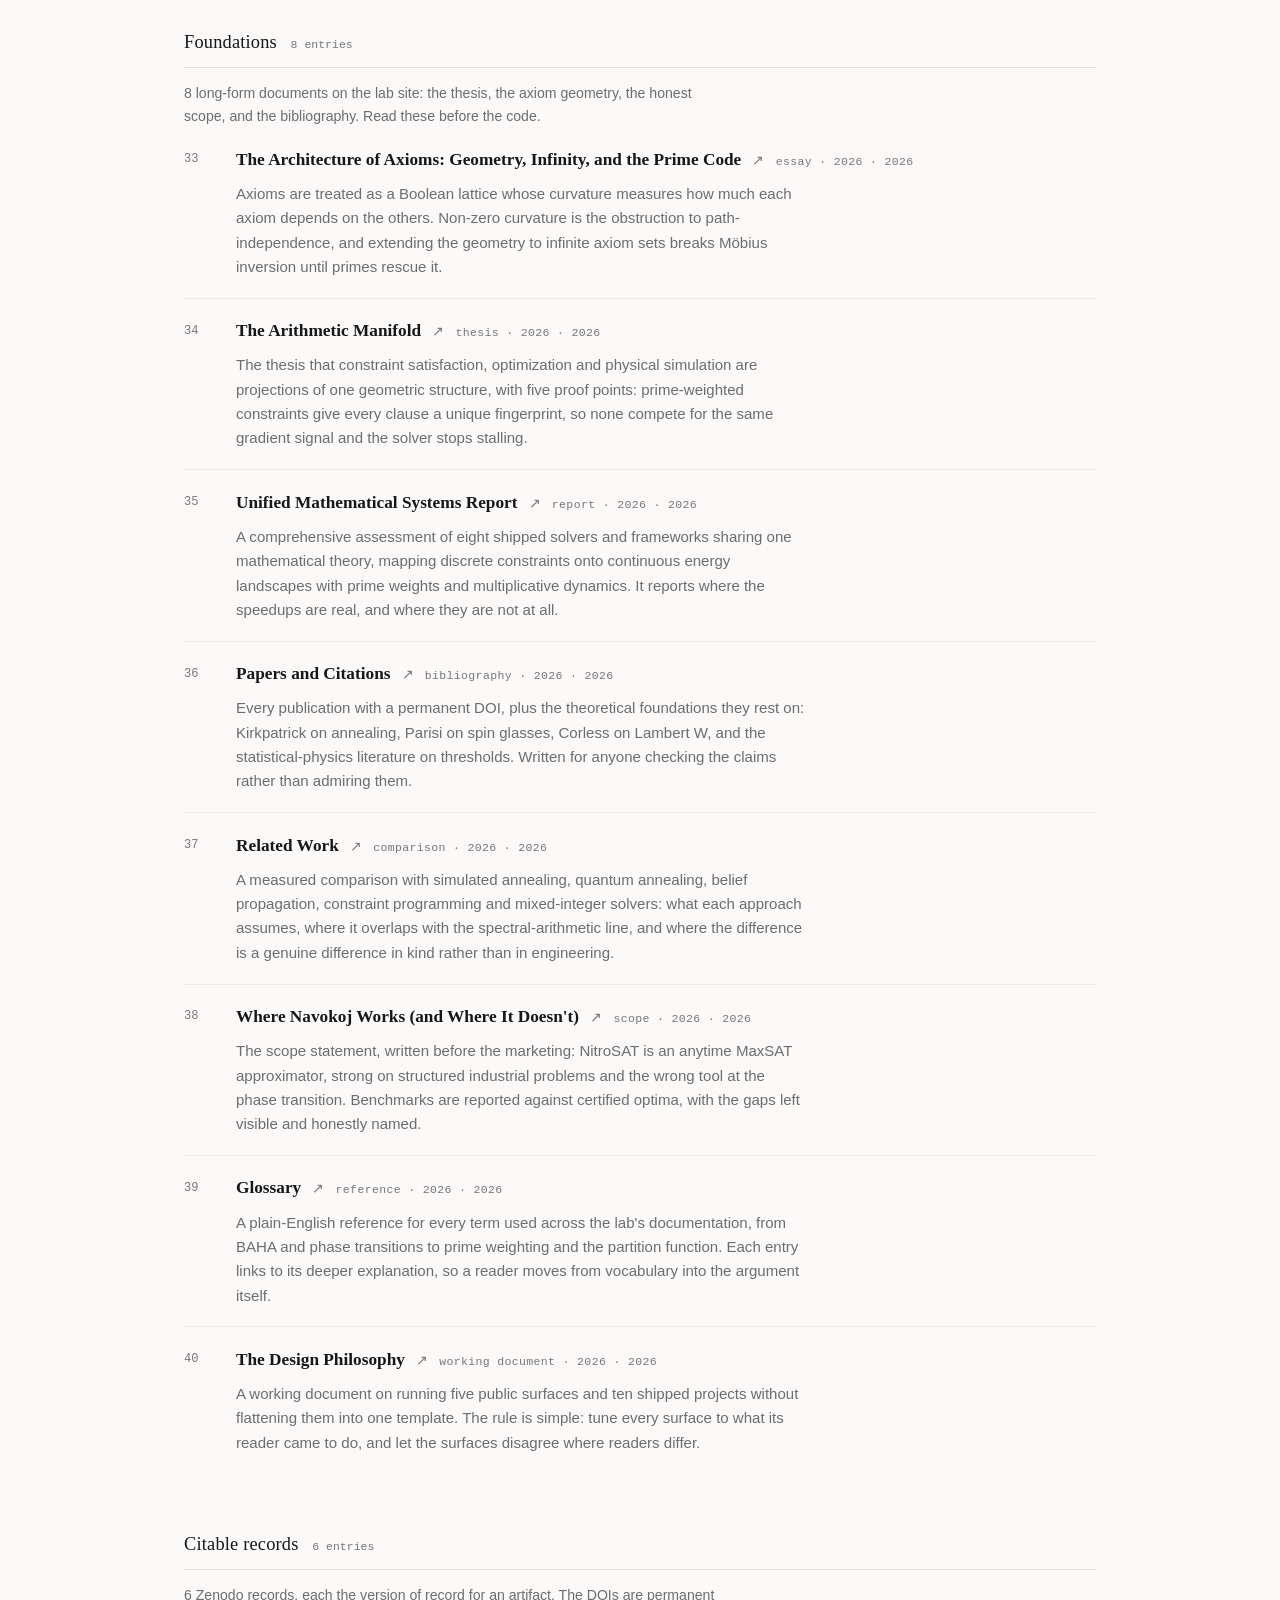
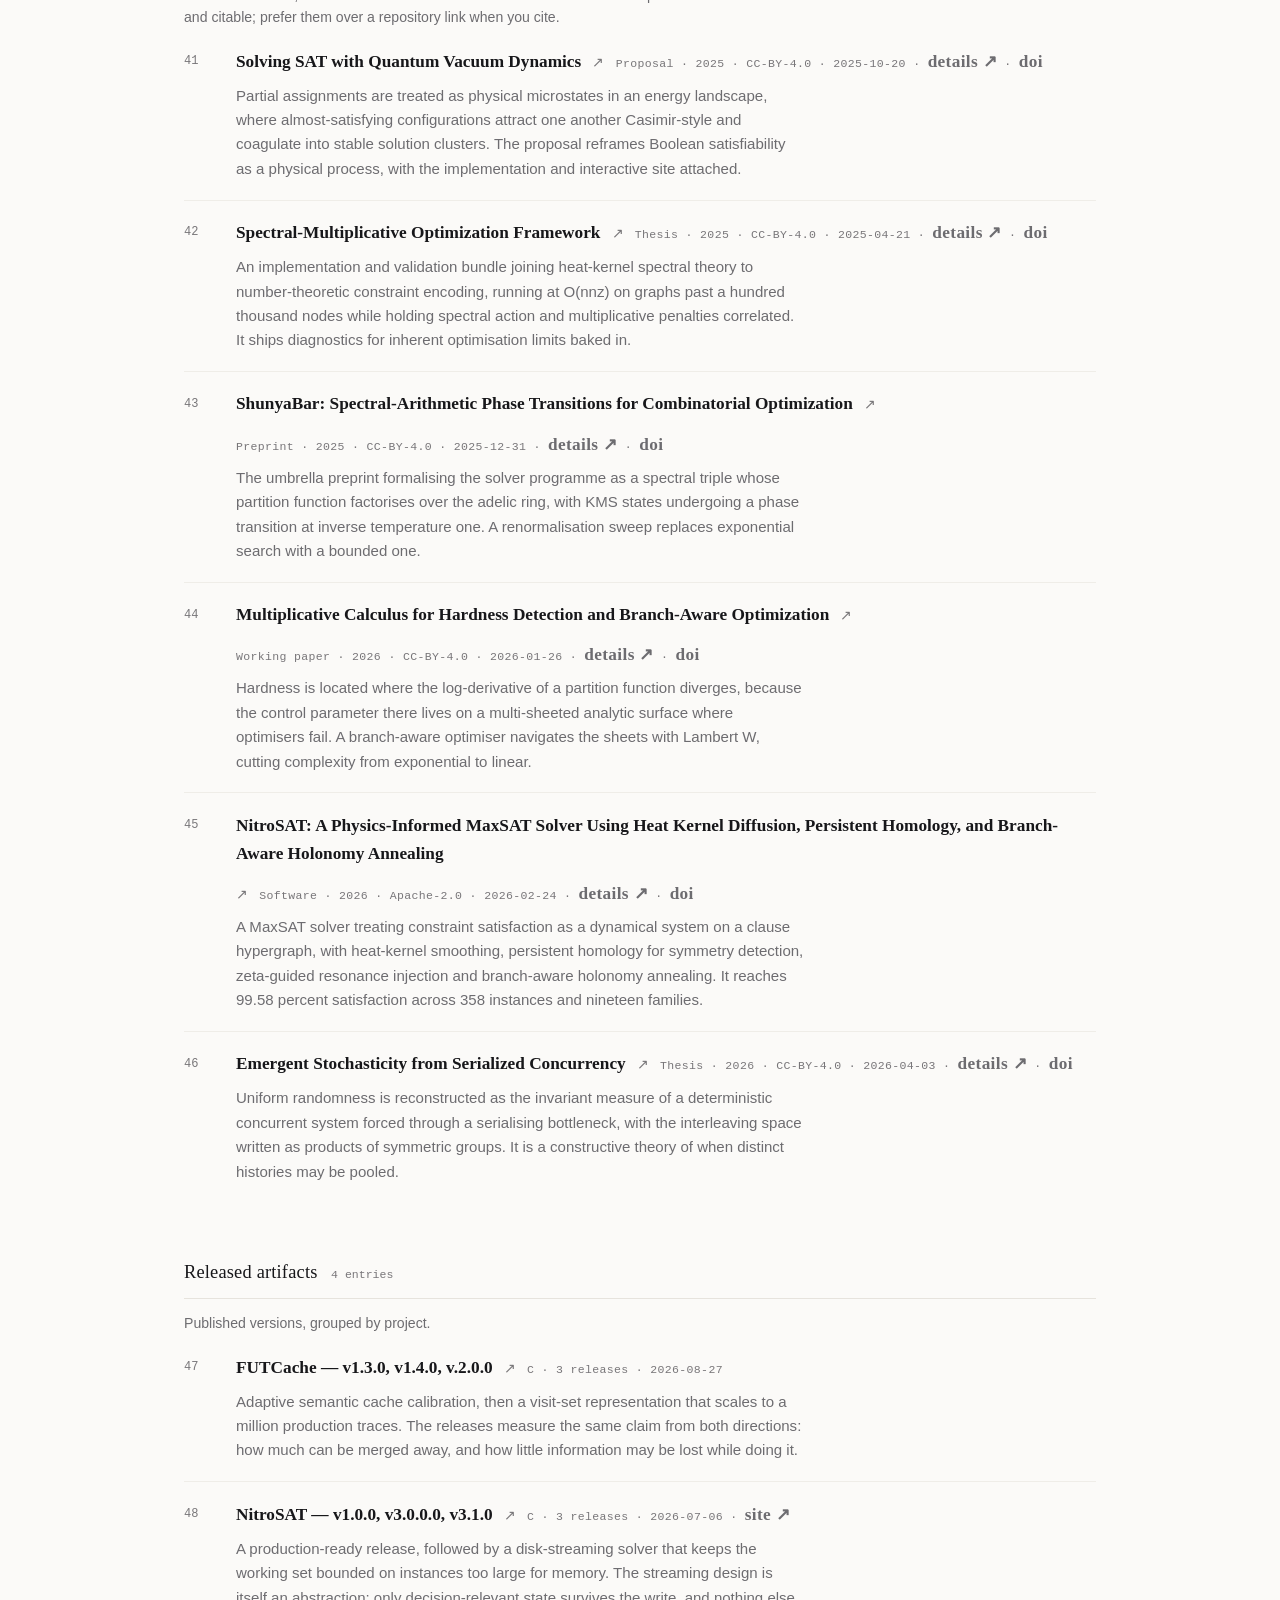
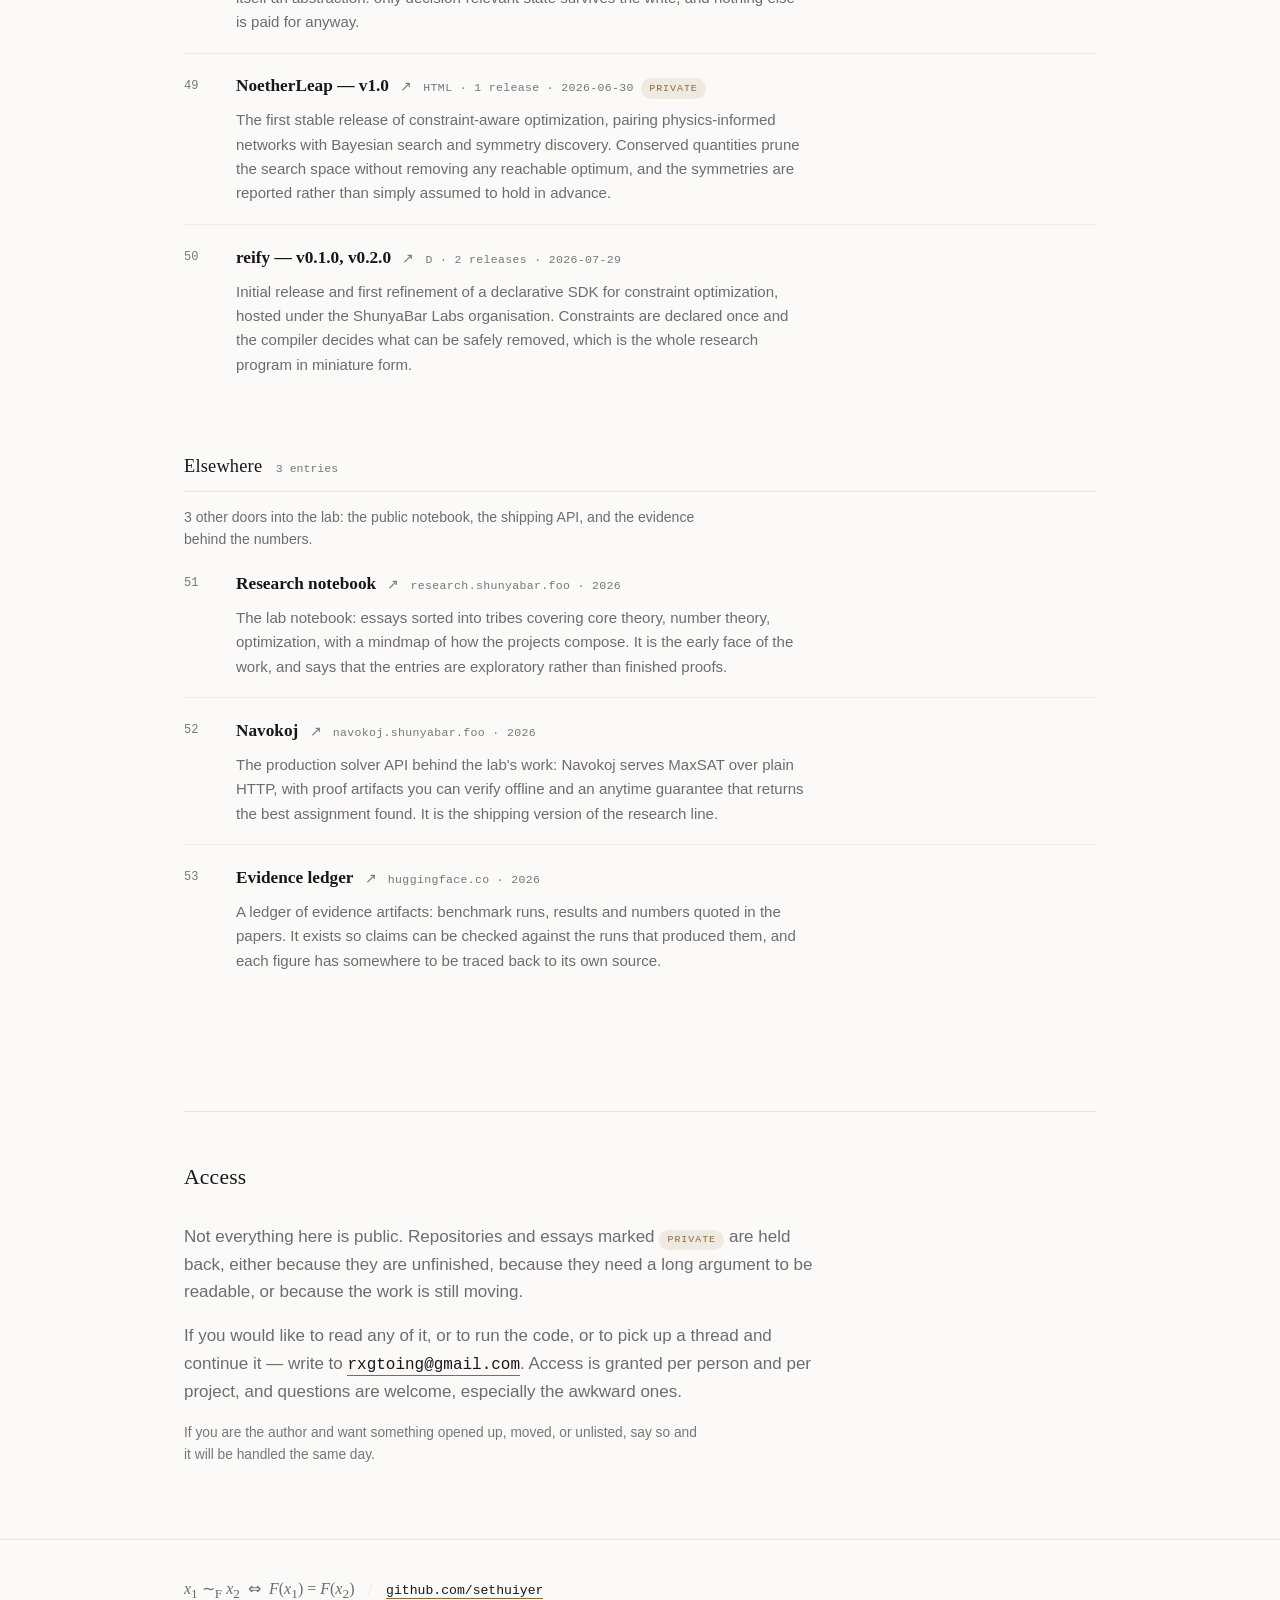
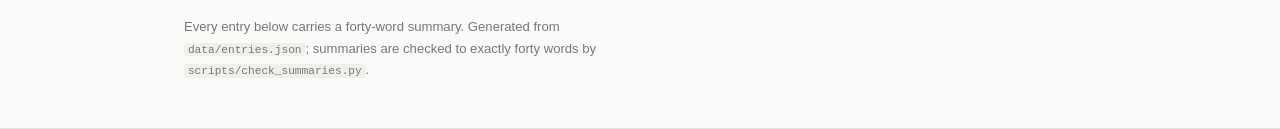
==== commit 156ba9d1: "Complete the counts line" ====
--- a/index.html
+++ b/index.html
@@ -36,7 +36,7 @@
       <em>when is it safe to treat two different things as the same thing?</em>
       And its mirror: <em>what is the smallest representation that preserves the difference when it matters?</em>
     </p>
-    <p class="counts">53 entries &middot; 18 repositories &middot; 4 gists &middot; 6 essays &middot; 6 citable records &middot; 4 release lines &middot; 12 held private</p>
+    <p class="counts">53 entries &middot; 18 repositories &middot; 4 continuing &middot; 4 gists &middot; 6 essays &middot; 8 foundations &middot; 6 citable records &middot; 4 release lines &middot; 12 held private</p>
   </section>
 
   <section id="program" class="program">
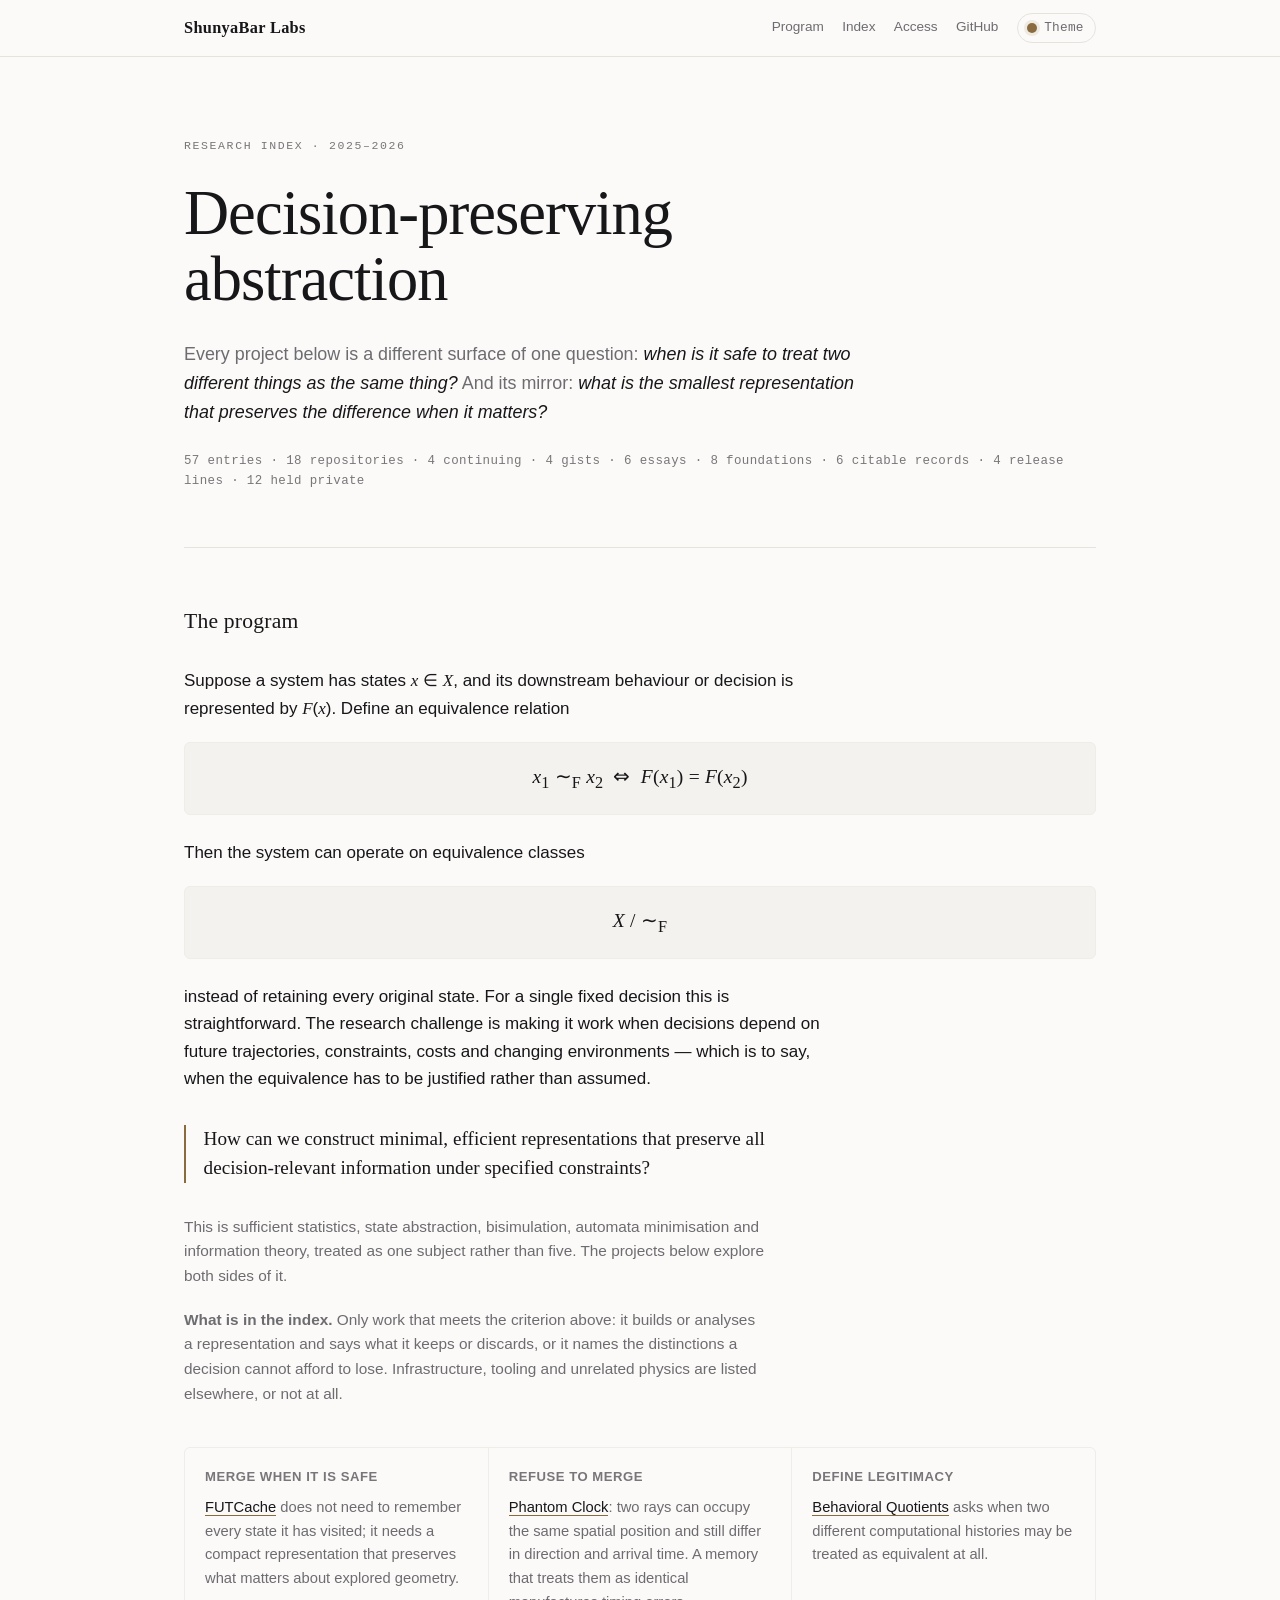
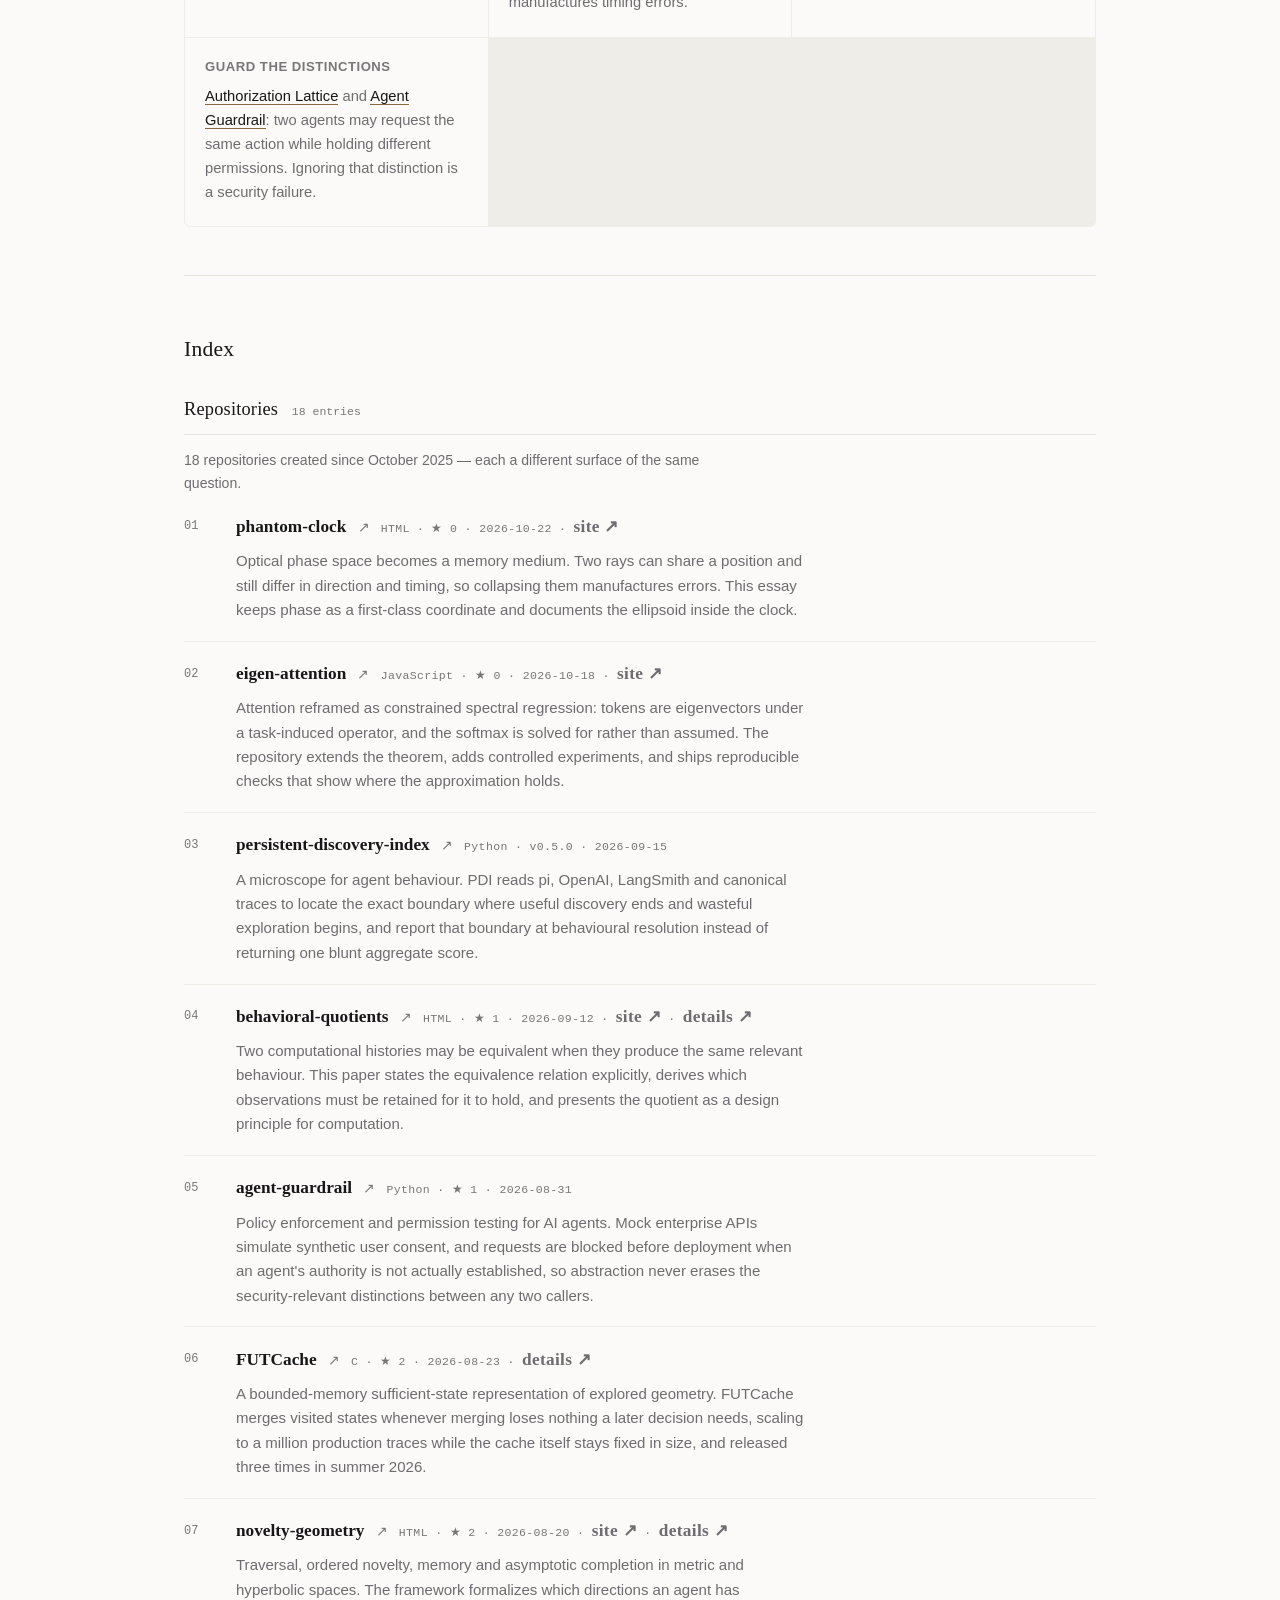
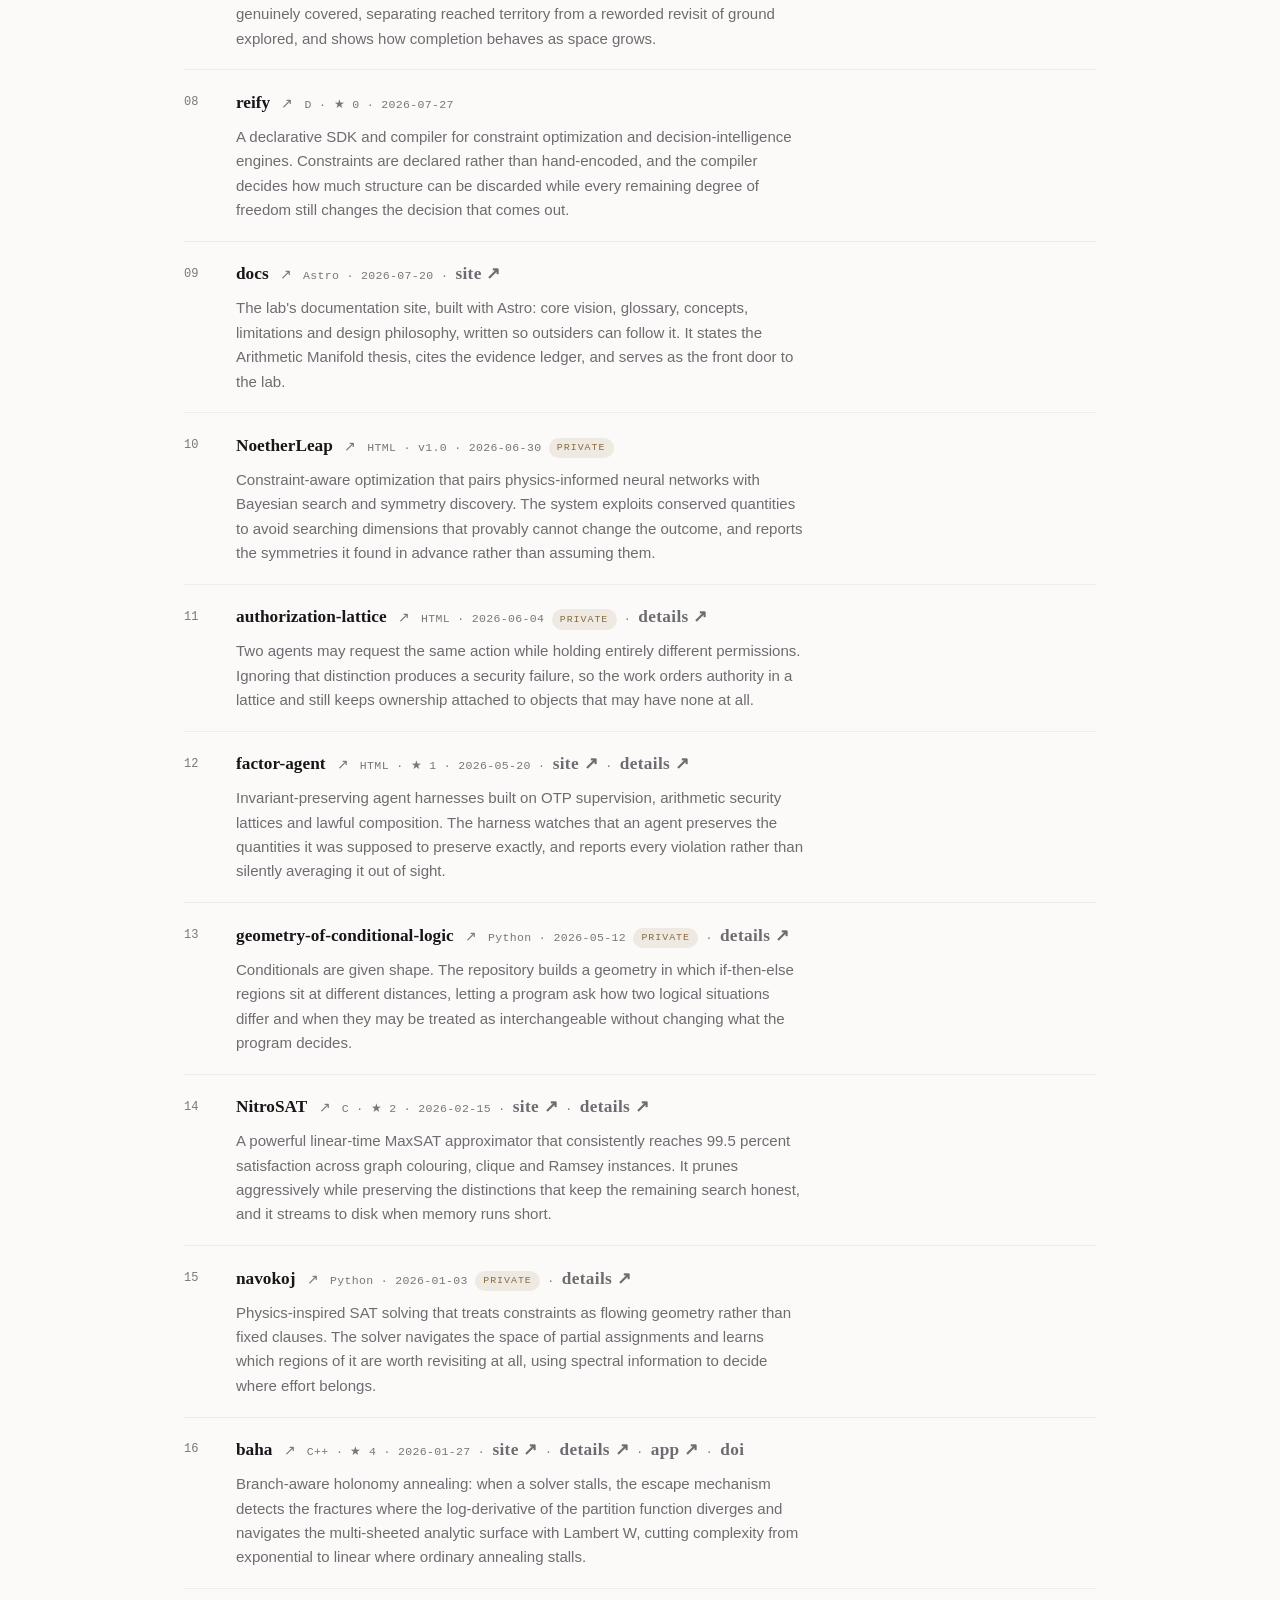
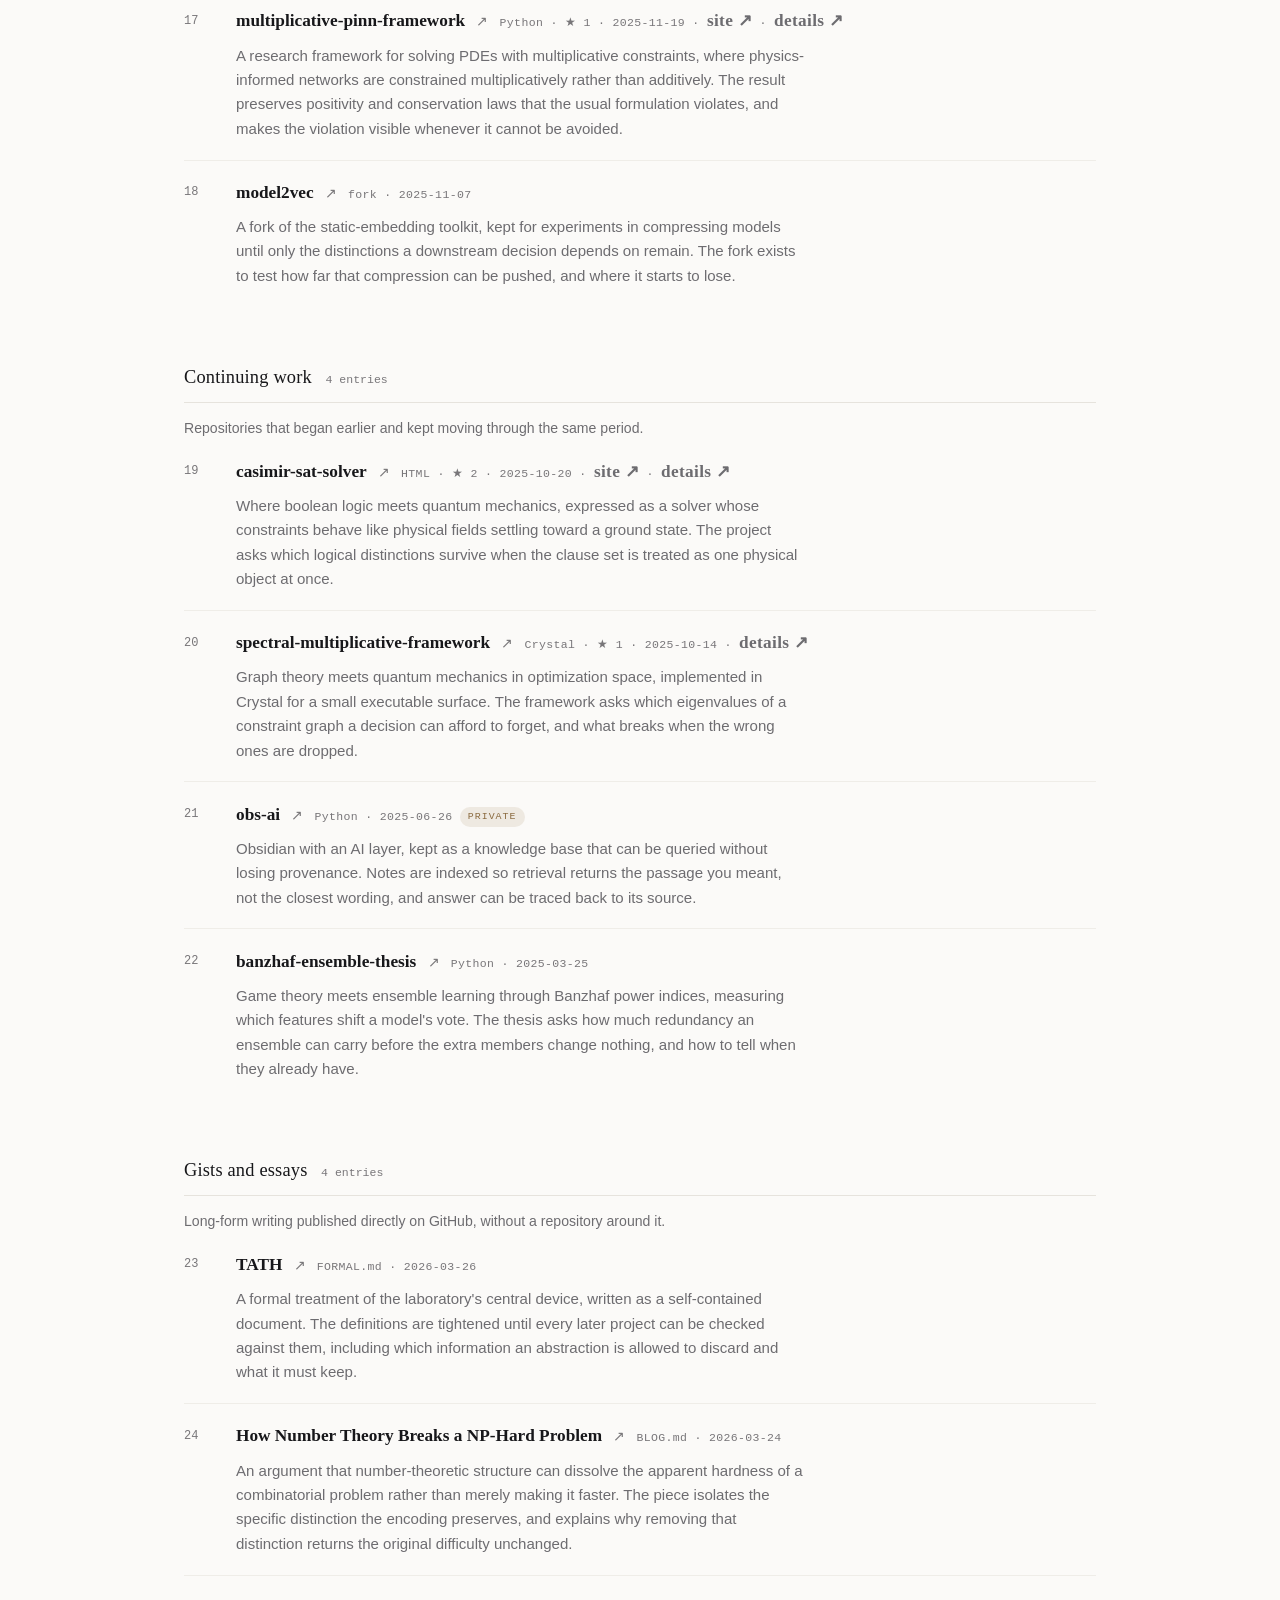
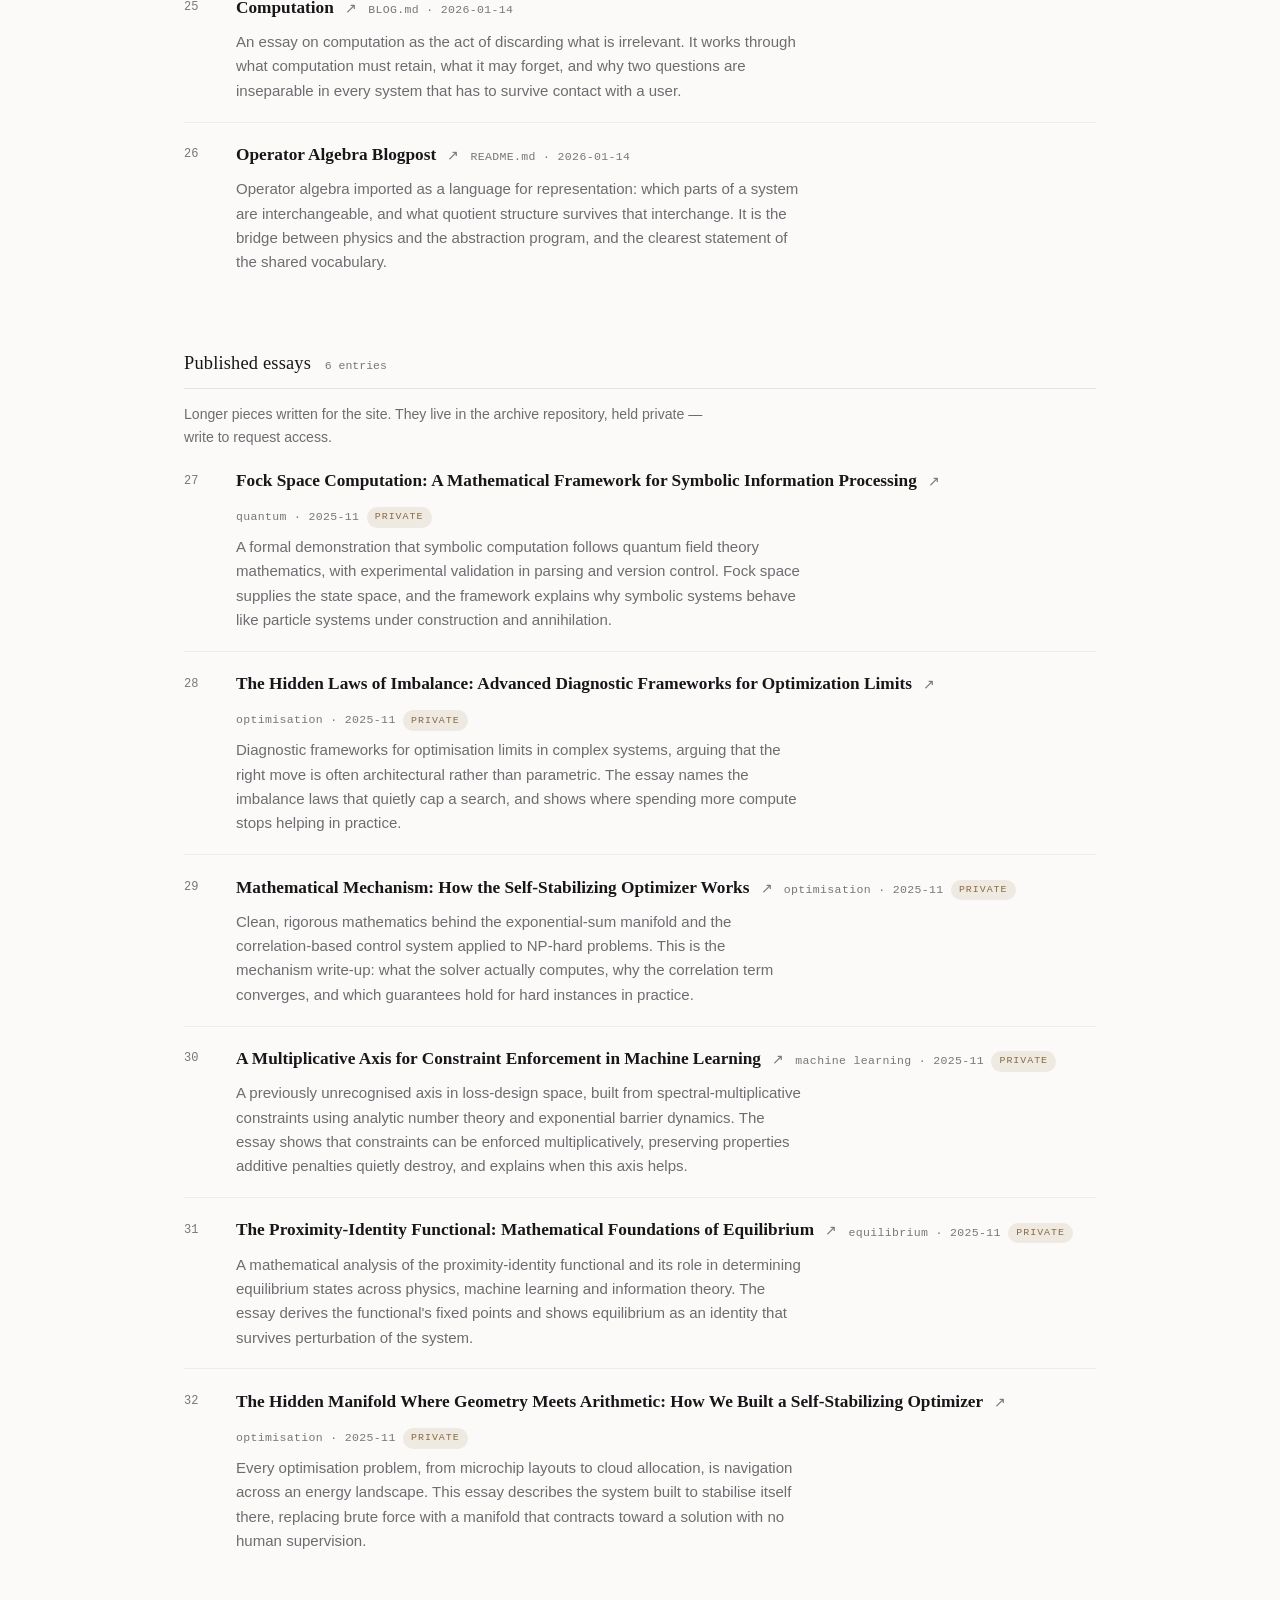
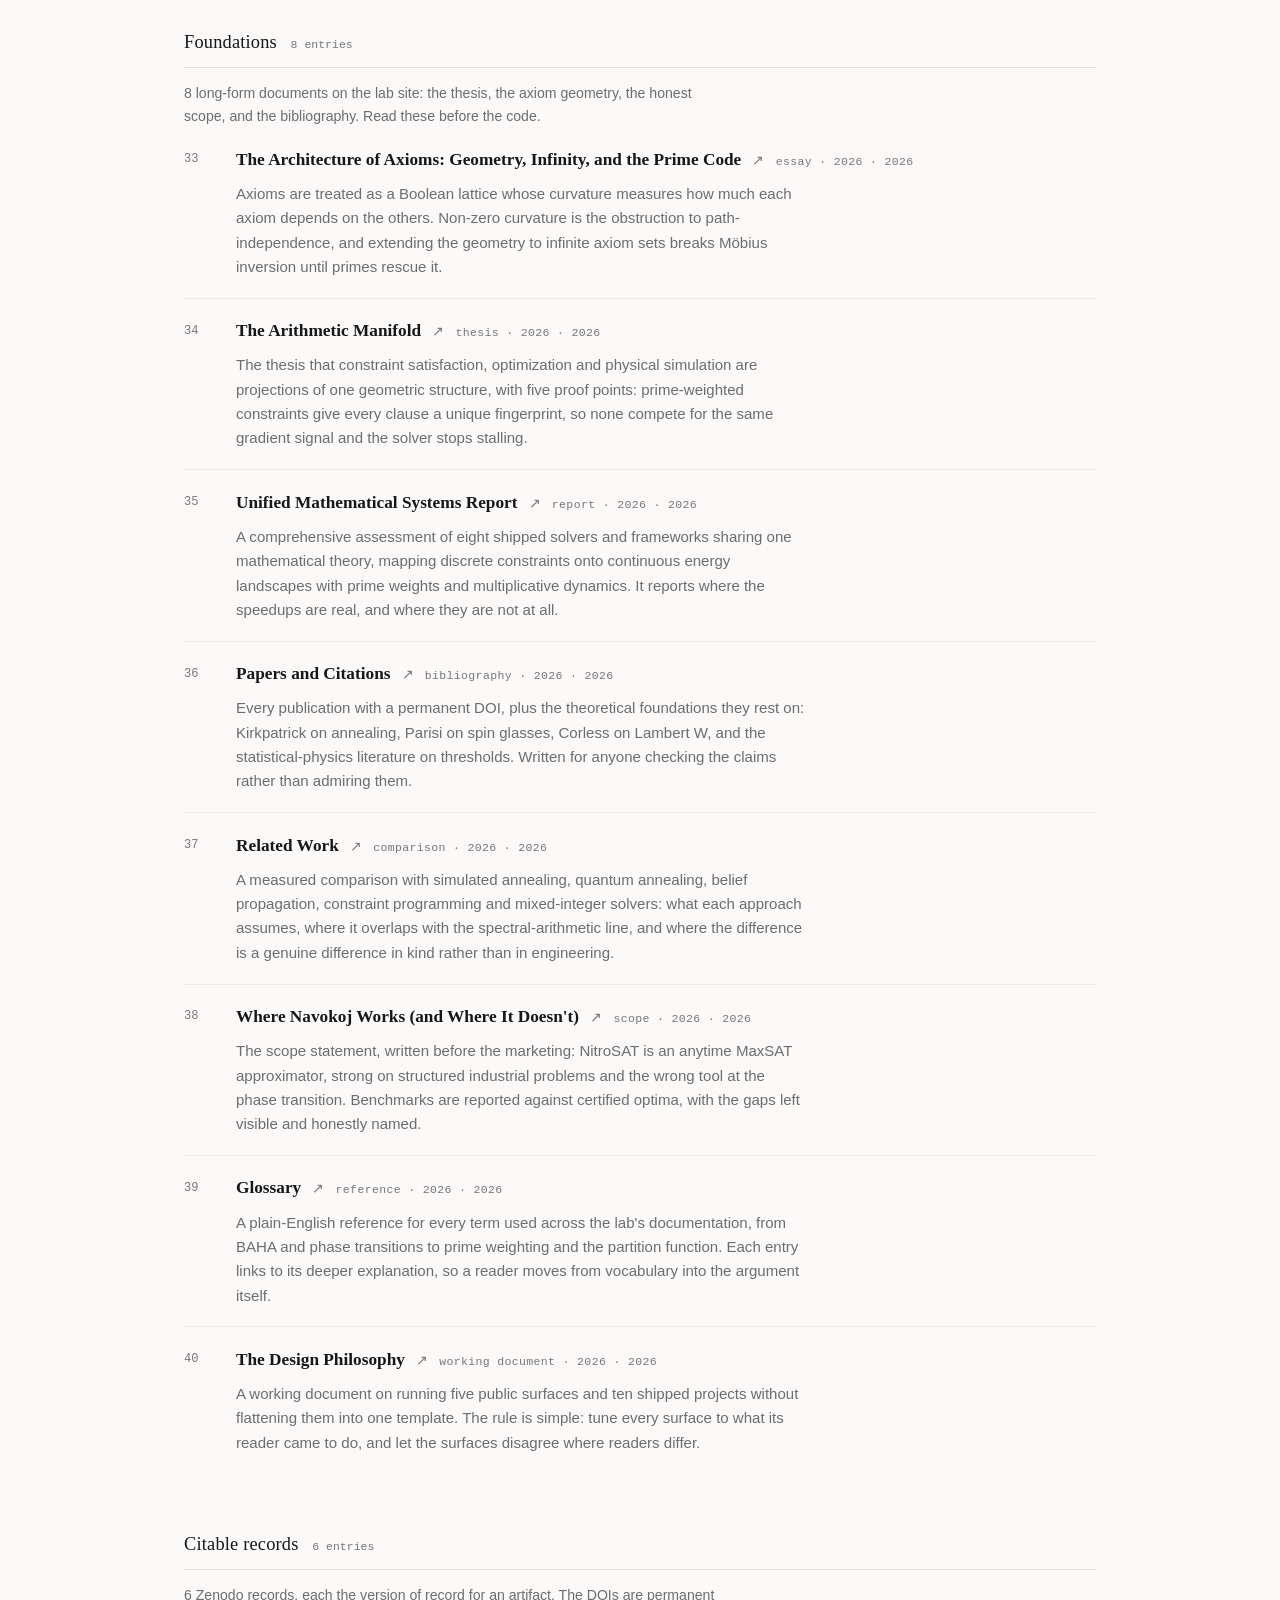
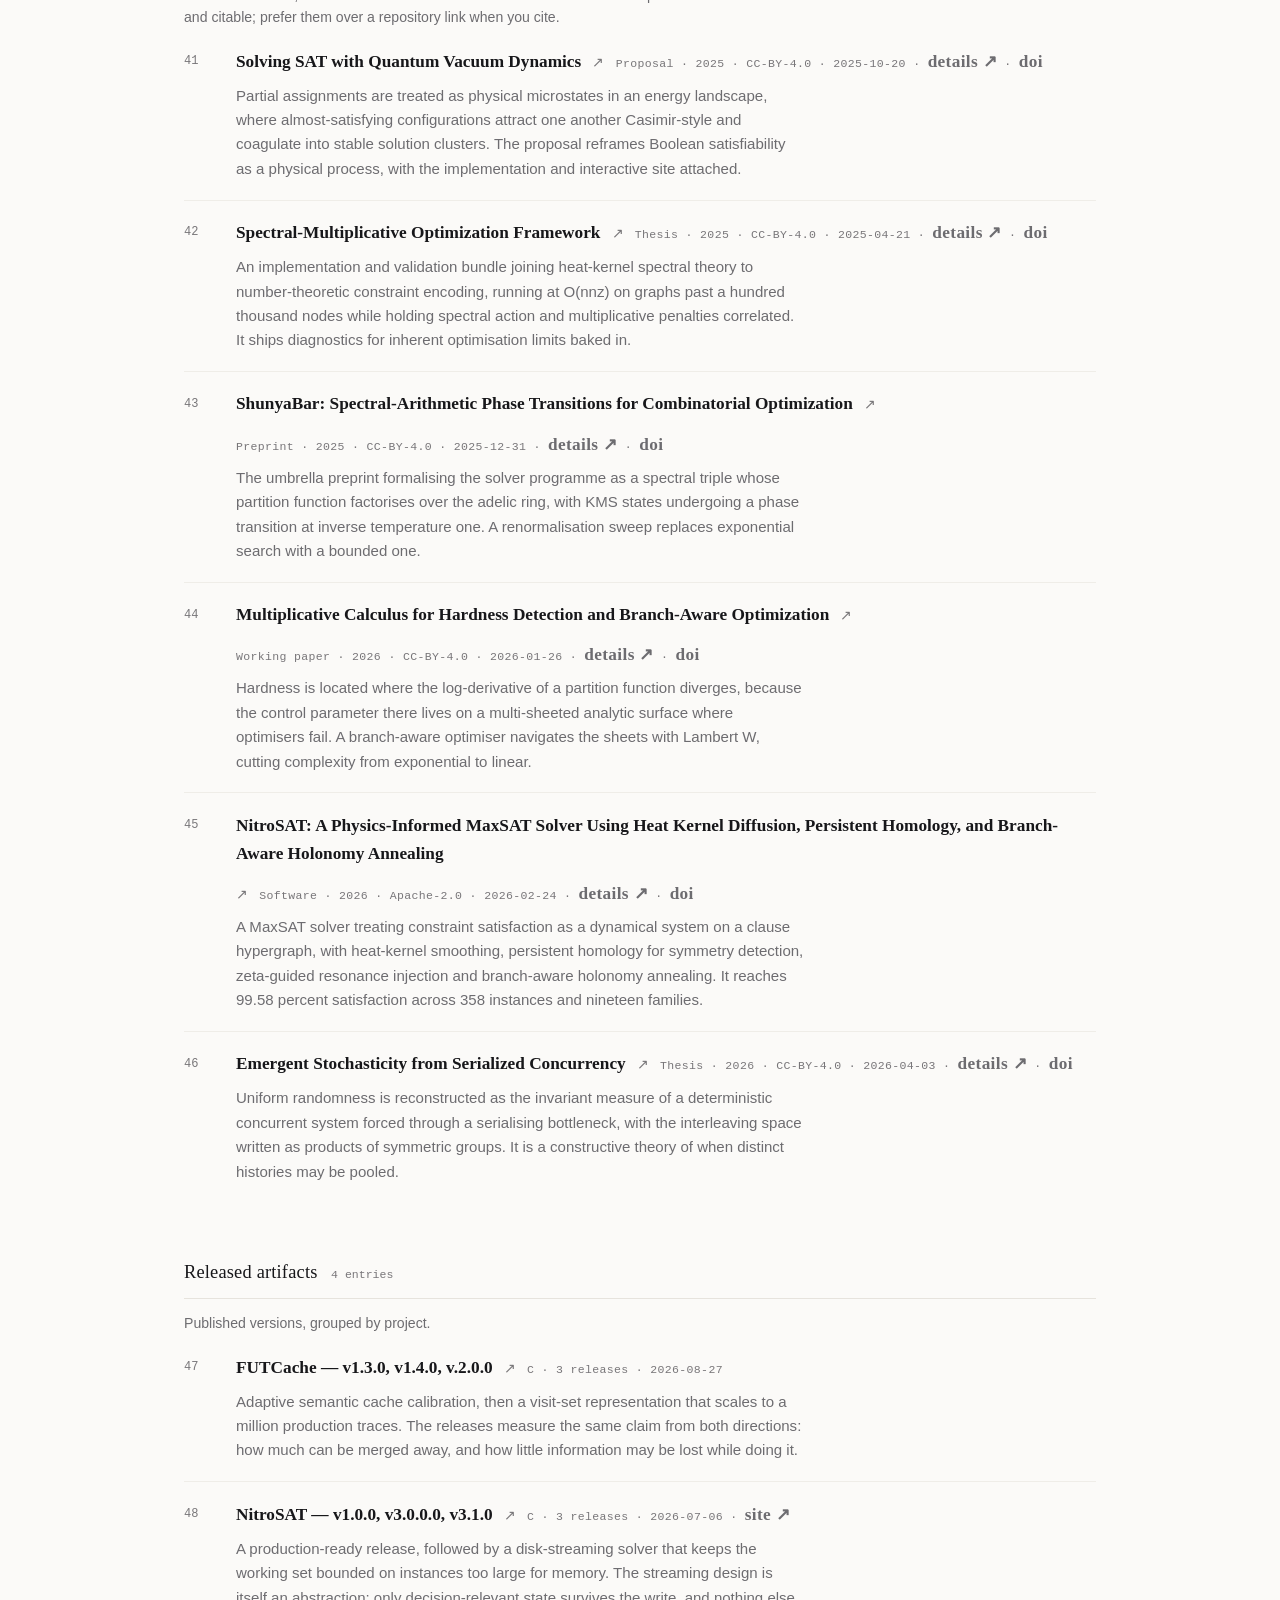
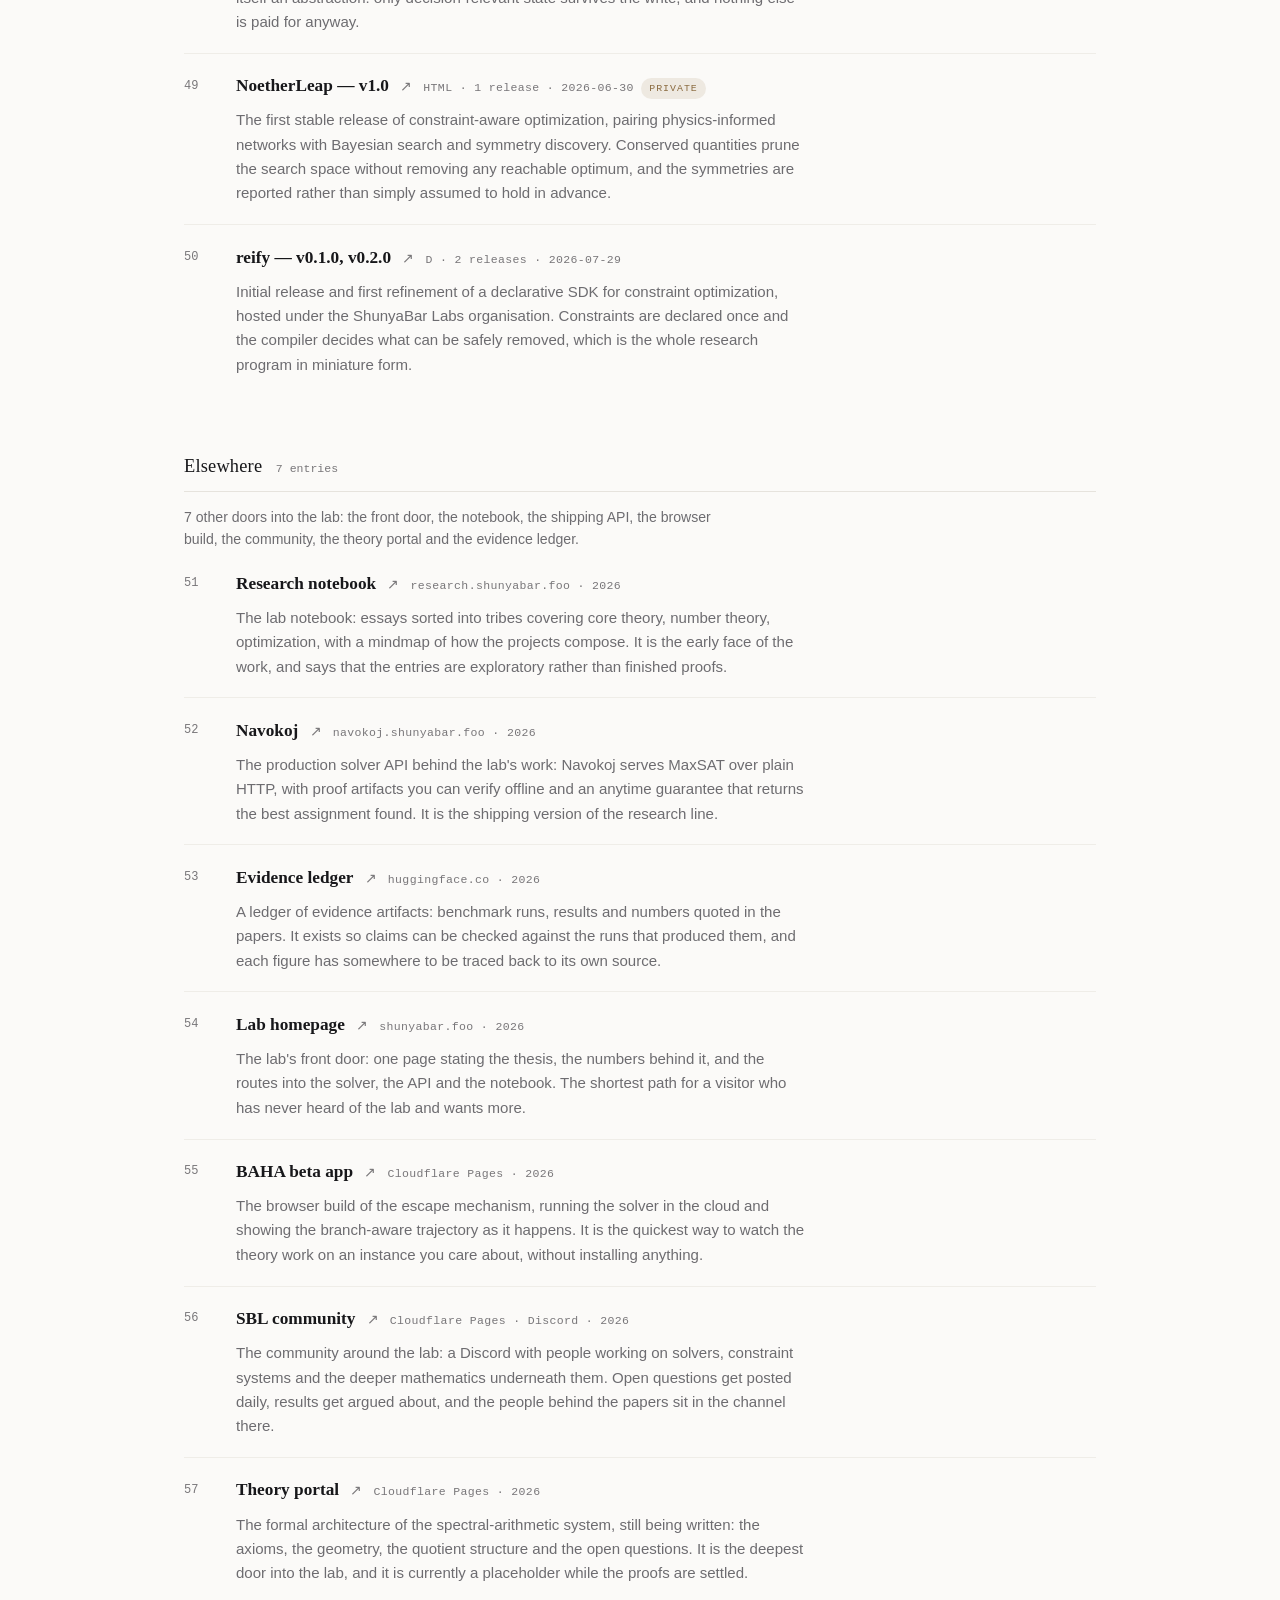
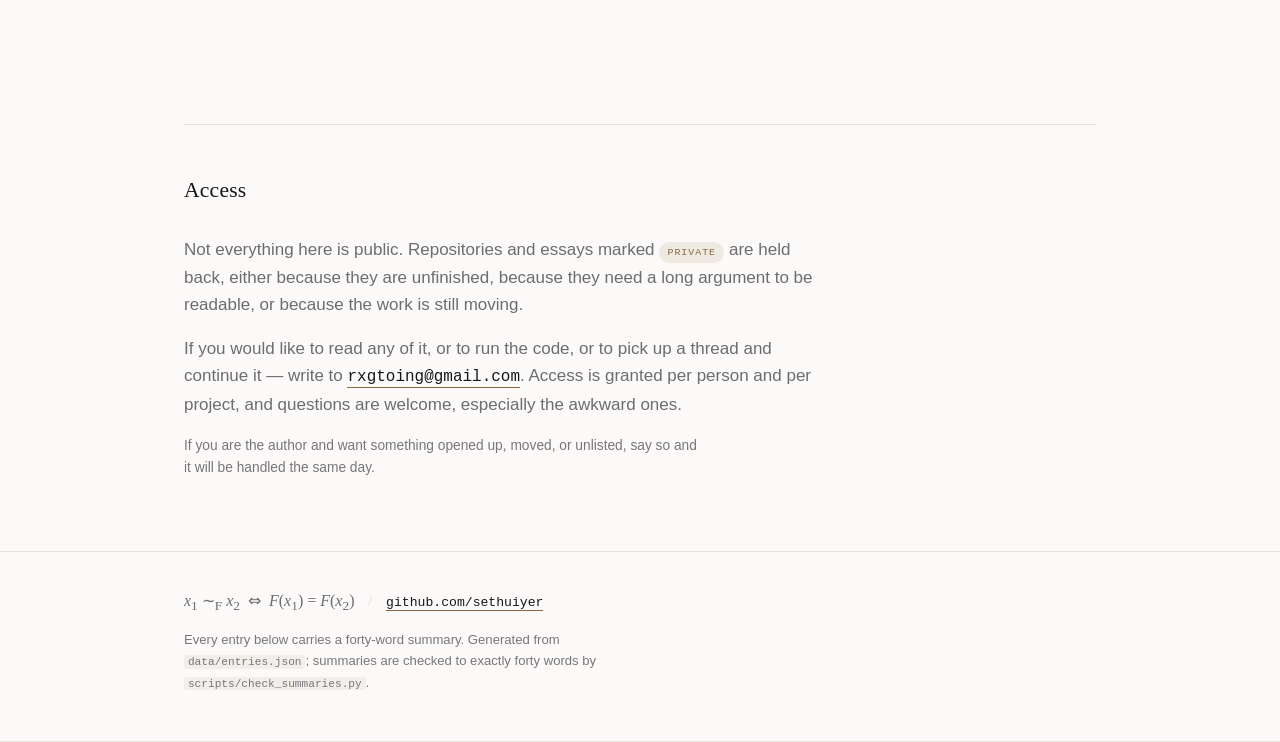
==== commit 6ce2e8ab: "Add the Cloudflare Pages surfaces and the lab front door - sbl.pages.dev (SBL community Discord), ba" ====
--- a/index.html
+++ b/index.html
@@ -36,7 +36,7 @@
       <em>when is it safe to treat two different things as the same thing?</em>
       And its mirror: <em>what is the smallest representation that preserves the difference when it matters?</em>
     </p>
-    <p class="counts">53 entries &middot; 18 repositories &middot; 4 continuing &middot; 4 gists &middot; 6 essays &middot; 8 foundations &middot; 6 citable records &middot; 4 release lines &middot; 12 held private</p>
+    <p class="counts">57 entries &middot; 18 repositories &middot; 4 continuing &middot; 4 gists &middot; 6 essays &middot; 8 foundations &middot; 6 citable records &middot; 4 release lines &middot; 12 held private</p>
   </section>
 
   <section id="program" class="program">
@@ -294,7 +294,7 @@
           <div class="entry-title">
             <a href="https://github.com/sethuiyer/baha" rel="noopener">baha</a>
             <span class="arrow" aria-hidden="true">&#8599;</span>
-            <span class="meta">C++ &middot; ★ 4 &middot; <span class="date">2026-01-27</span> &middot; <a class="site-link" href="https://sethuiyer.github.io/baha/" rel="noopener">site &#8599;</a> &middot; <a class="site-link" href="https://sethuiyer.github.io/docs/projects/baha/" rel="noopener">details &#8599;</a> &middot; <a class="site-link" href="https://doi.org/10.5281/zenodo.18373732" rel="noopener">doi</a></span>
+            <span class="meta">C++ &middot; ★ 4 &middot; <span class="date">2026-01-27</span> &middot; <a class="site-link" href="https://sethuiyer.github.io/baha/" rel="noopener">site &#8599;</a> &middot; <a class="site-link" href="https://sethuiyer.github.io/docs/projects/baha/" rel="noopener">details &#8599;</a> &middot; <a class="site-link" href="https://baha.pages.dev/" rel="noopener">app &#8599;</a> &middot; <a class="site-link" href="https://doi.org/10.5281/zenodo.18373732" rel="noopener">doi</a></span>
           </div>
           <p class="summary">Branch-aware holonomy annealing: when a solver stalls, the escape mechanism detects the fractures where the log-derivative of the partition function diverges and navigates the multi-sheeted analytic surface with Lambert W, cutting complexity from exponential to linear where ordinary annealing stalls.</p>
         </div>
@@ -726,9 +726,9 @@
     <section class="group" id="elsewhere">
       <div class="group-head">
         <h2>Elsewhere</h2>
-        <span class="count">3 entries</span>
-      </div>
-      <p class="group-note">3 other doors into the lab: the public notebook, the shipping API, and the evidence behind the numbers.</p>
+        <span class="count">7 entries</span>
+      </div>
+      <p class="group-note">7 other doors into the lab: the front door, the notebook, the shipping API, the browser build, the community, the theory portal and the evidence ledger.</p>
       <article class="entry">
         <span class="num">51</span>
         <div>
@@ -760,6 +760,50 @@
             <span class="meta">huggingface.co &middot; <span class="date">2026</span></span>
           </div>
           <p class="summary">A ledger of evidence artifacts: benchmark runs, results and numbers quoted in the papers. It exists so claims can be checked against the runs that produced them, and each figure has somewhere to be traced back to its own source.</p>
+        </div>
+      </article>
+      <article class="entry">
+        <span class="num">54</span>
+        <div>
+          <div class="entry-title">
+            <a href="https://shunyabar.foo/" rel="noopener">Lab homepage</a>
+            <span class="arrow" aria-hidden="true">&#8599;</span>
+            <span class="meta">shunyabar.foo &middot; <span class="date">2026</span></span>
+          </div>
+          <p class="summary">The lab&#x27;s front door: one page stating the thesis, the numbers behind it, and the routes into the solver, the API and the notebook. The shortest path for a visitor who has never heard of the lab and wants more.</p>
+        </div>
+      </article>
+      <article class="entry">
+        <span class="num">55</span>
+        <div>
+          <div class="entry-title">
+            <a href="https://baha.pages.dev/" rel="noopener">BAHA beta app</a>
+            <span class="arrow" aria-hidden="true">&#8599;</span>
+            <span class="meta">Cloudflare Pages &middot; <span class="date">2026</span></span>
+          </div>
+          <p class="summary">The browser build of the escape mechanism, running the solver in the cloud and showing the branch-aware trajectory as it happens. It is the quickest way to watch the theory work on an instance you care about, without installing anything.</p>
+        </div>
+      </article>
+      <article class="entry">
+        <span class="num">56</span>
+        <div>
+          <div class="entry-title">
+            <a href="https://sbl.pages.dev/" rel="noopener">SBL community</a>
+            <span class="arrow" aria-hidden="true">&#8599;</span>
+            <span class="meta">Cloudflare Pages &middot; Discord &middot; <span class="date">2026</span></span>
+          </div>
+          <p class="summary">The community around the lab: a Discord with people working on solvers, constraint systems and the deeper mathematics underneath them. Open questions get posted daily, results get argued about, and the people behind the papers sit in the channel there.</p>
+        </div>
+      </article>
+      <article class="entry">
+        <span class="num">57</span>
+        <div>
+          <div class="entry-title">
+            <a href="https://theory.pages.dev/" rel="noopener">Theory portal</a>
+            <span class="arrow" aria-hidden="true">&#8599;</span>
+            <span class="meta">Cloudflare Pages &middot; <span class="date">2026</span></span>
+          </div>
+          <p class="summary">The formal architecture of the spectral-arithmetic system, still being written: the axioms, the geometry, the quotient structure and the open questions. It is the deepest door into the lab, and it is currently a placeholder while the proofs are settled.</p>
         </div>
       </article>
     </section>
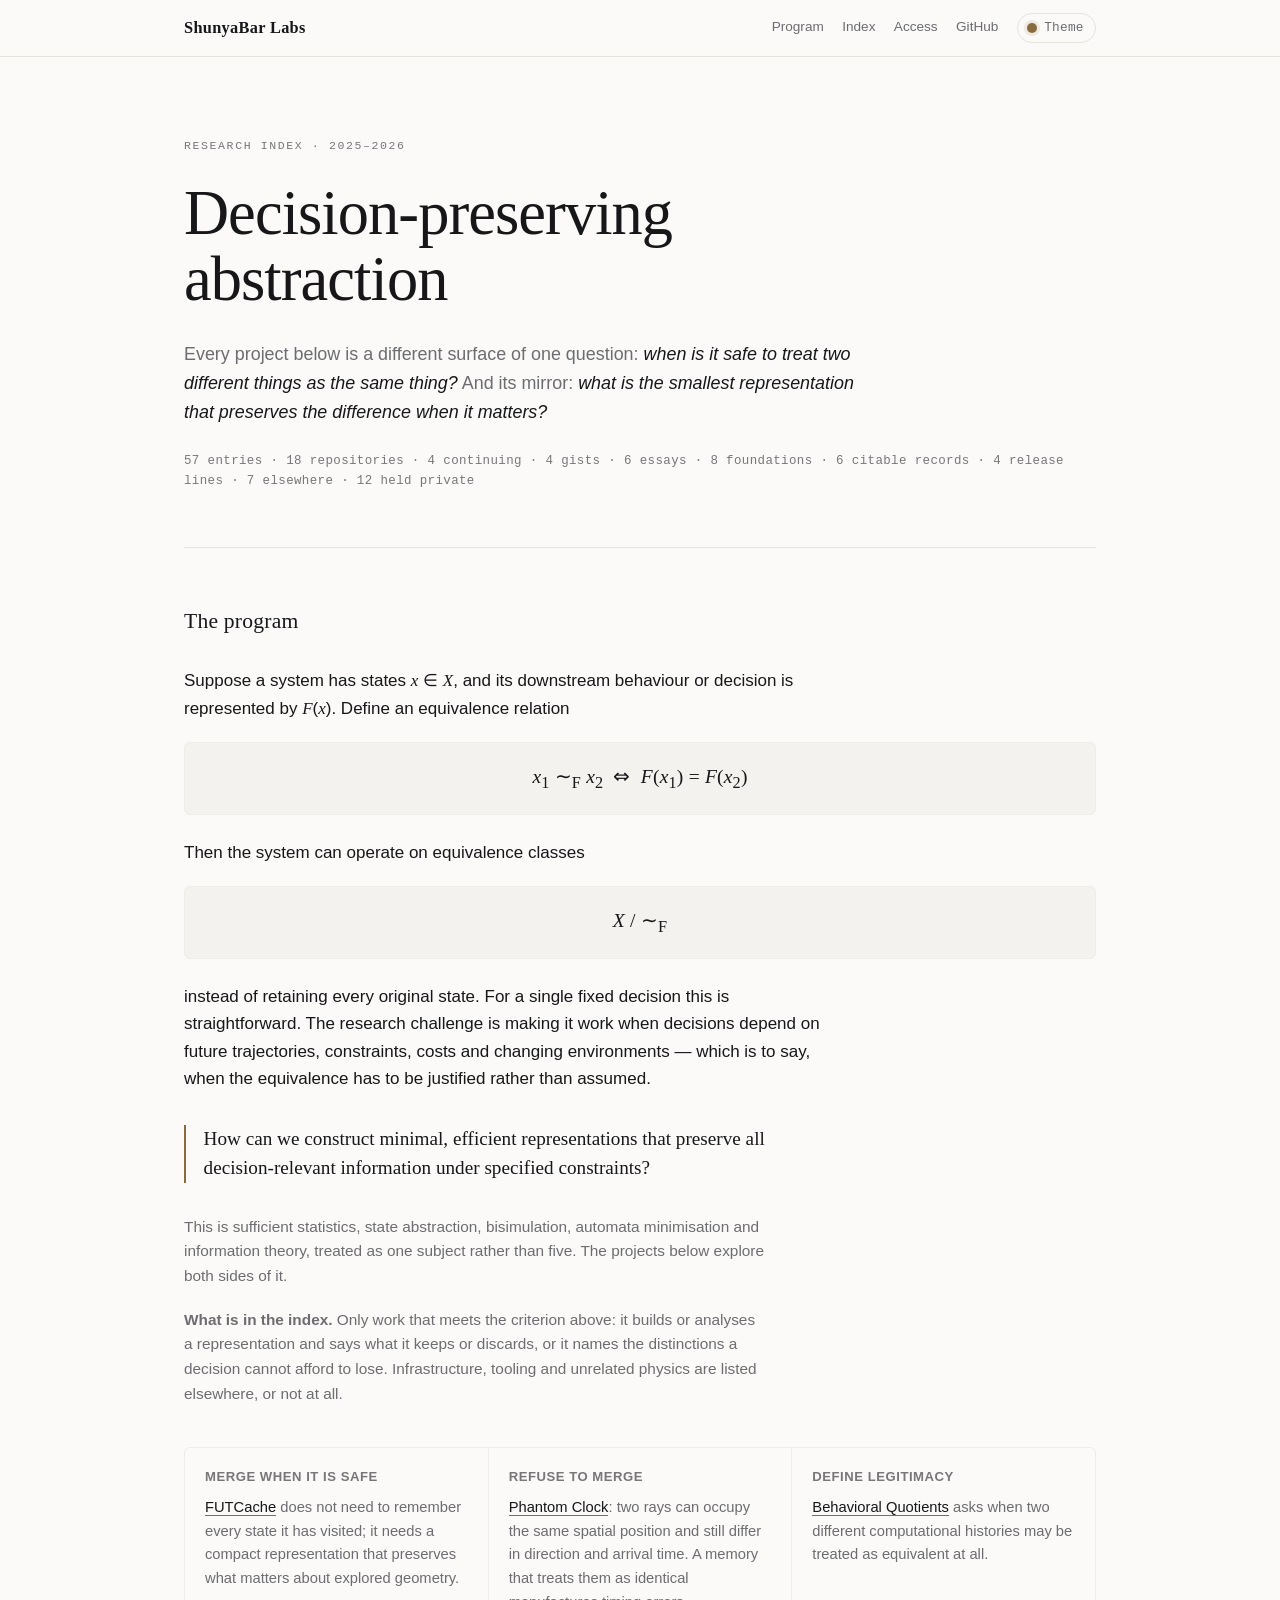
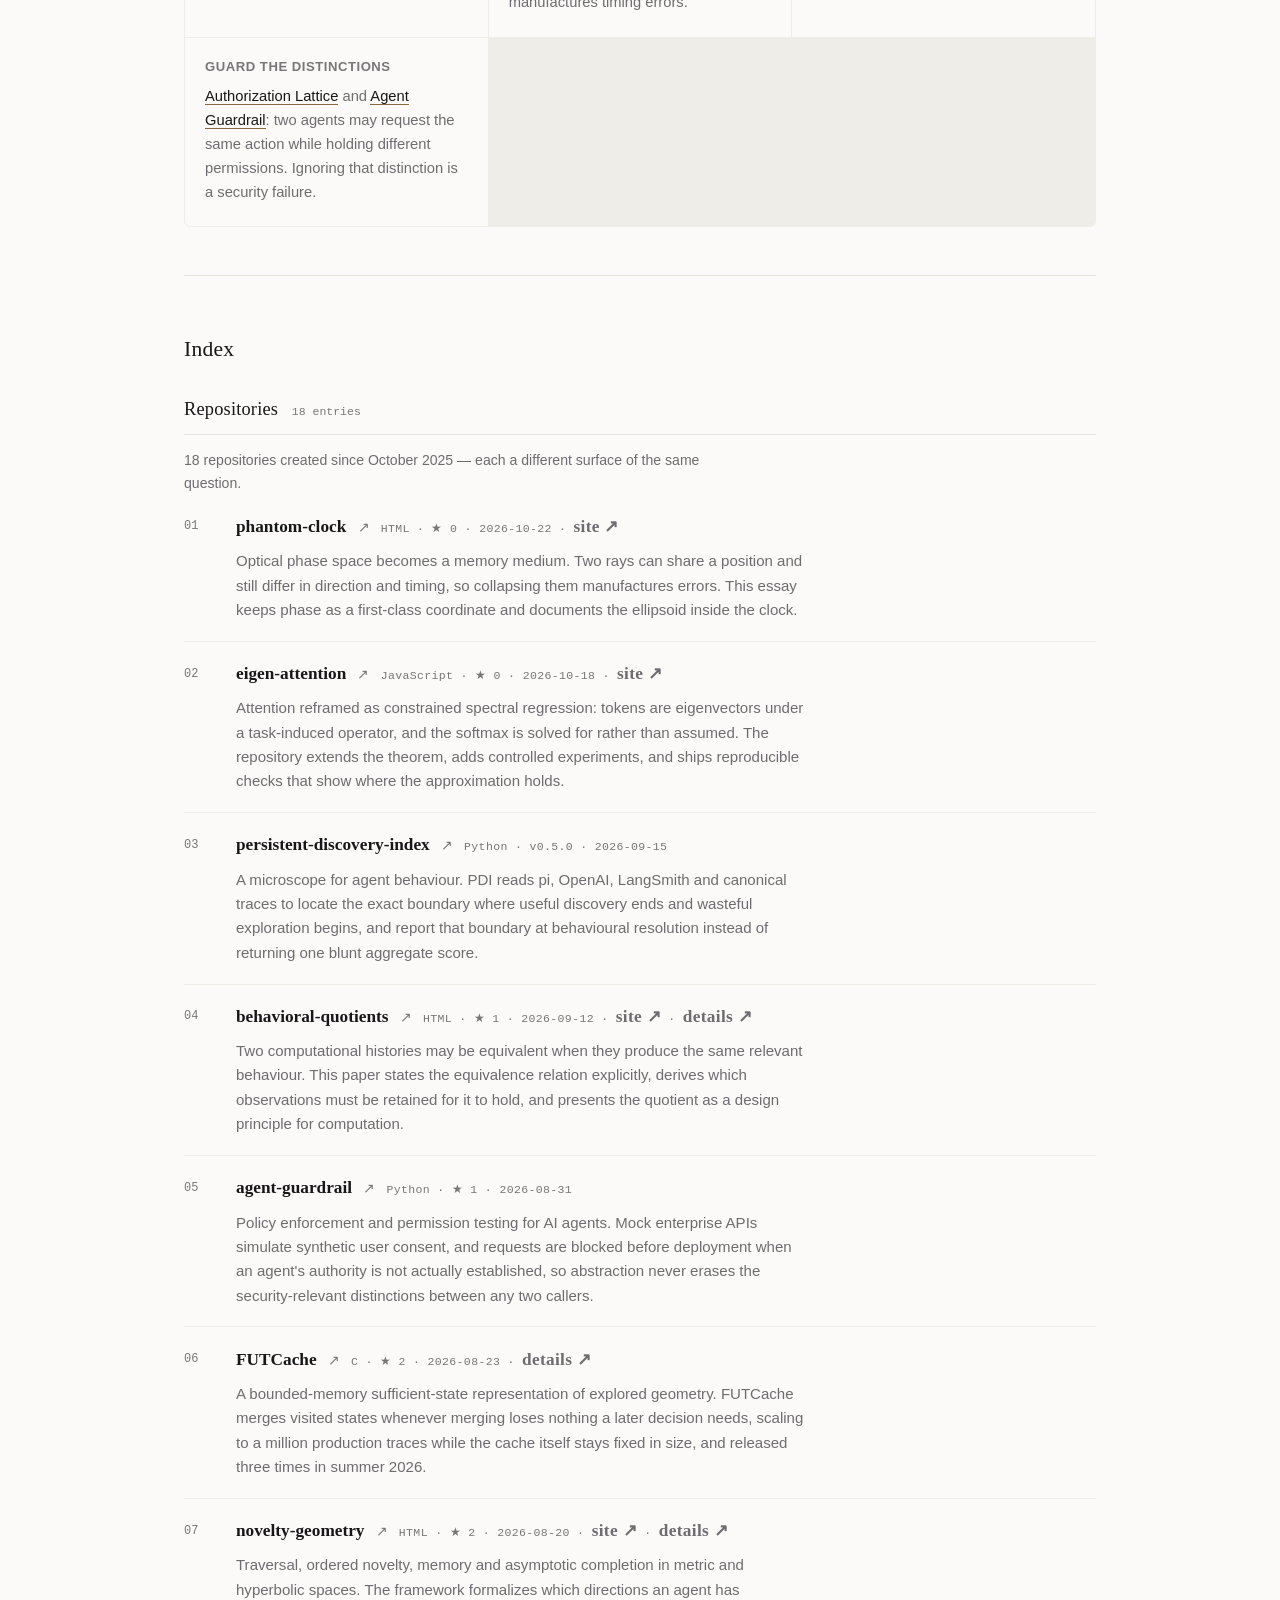
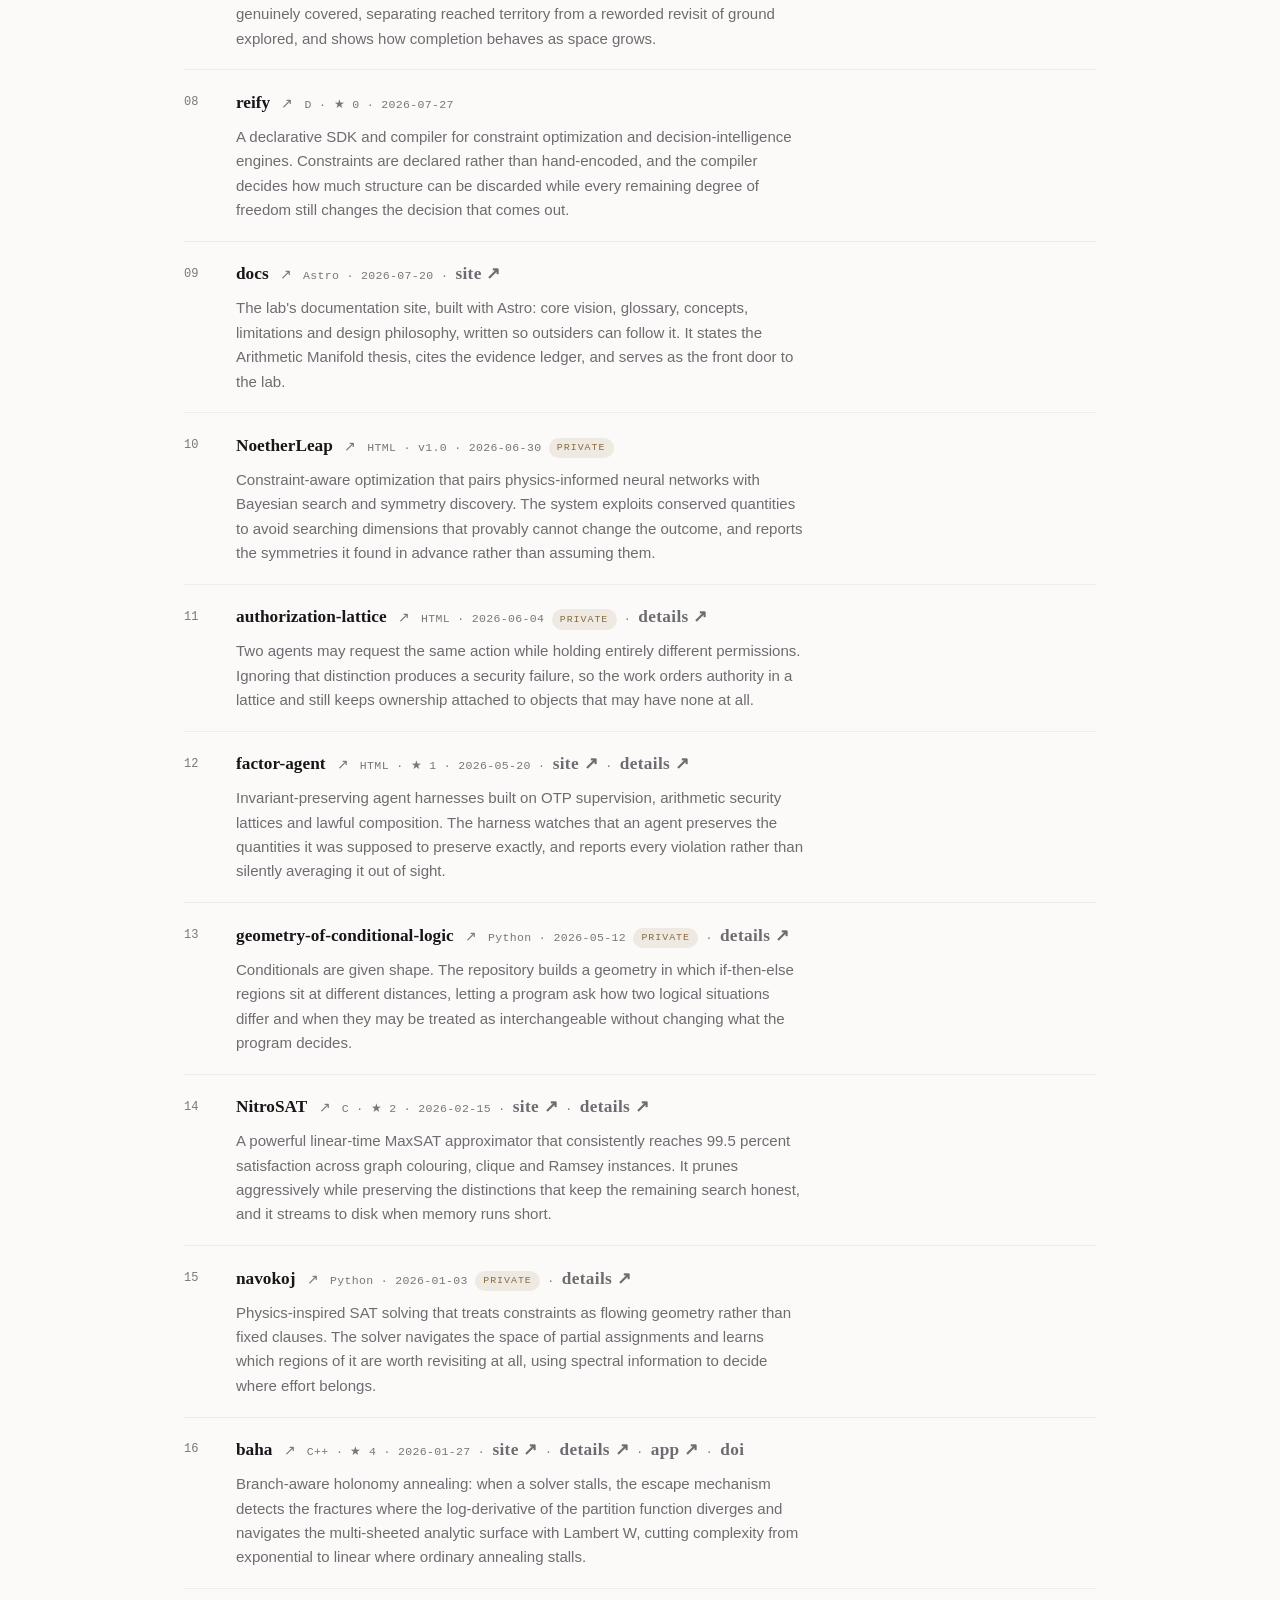
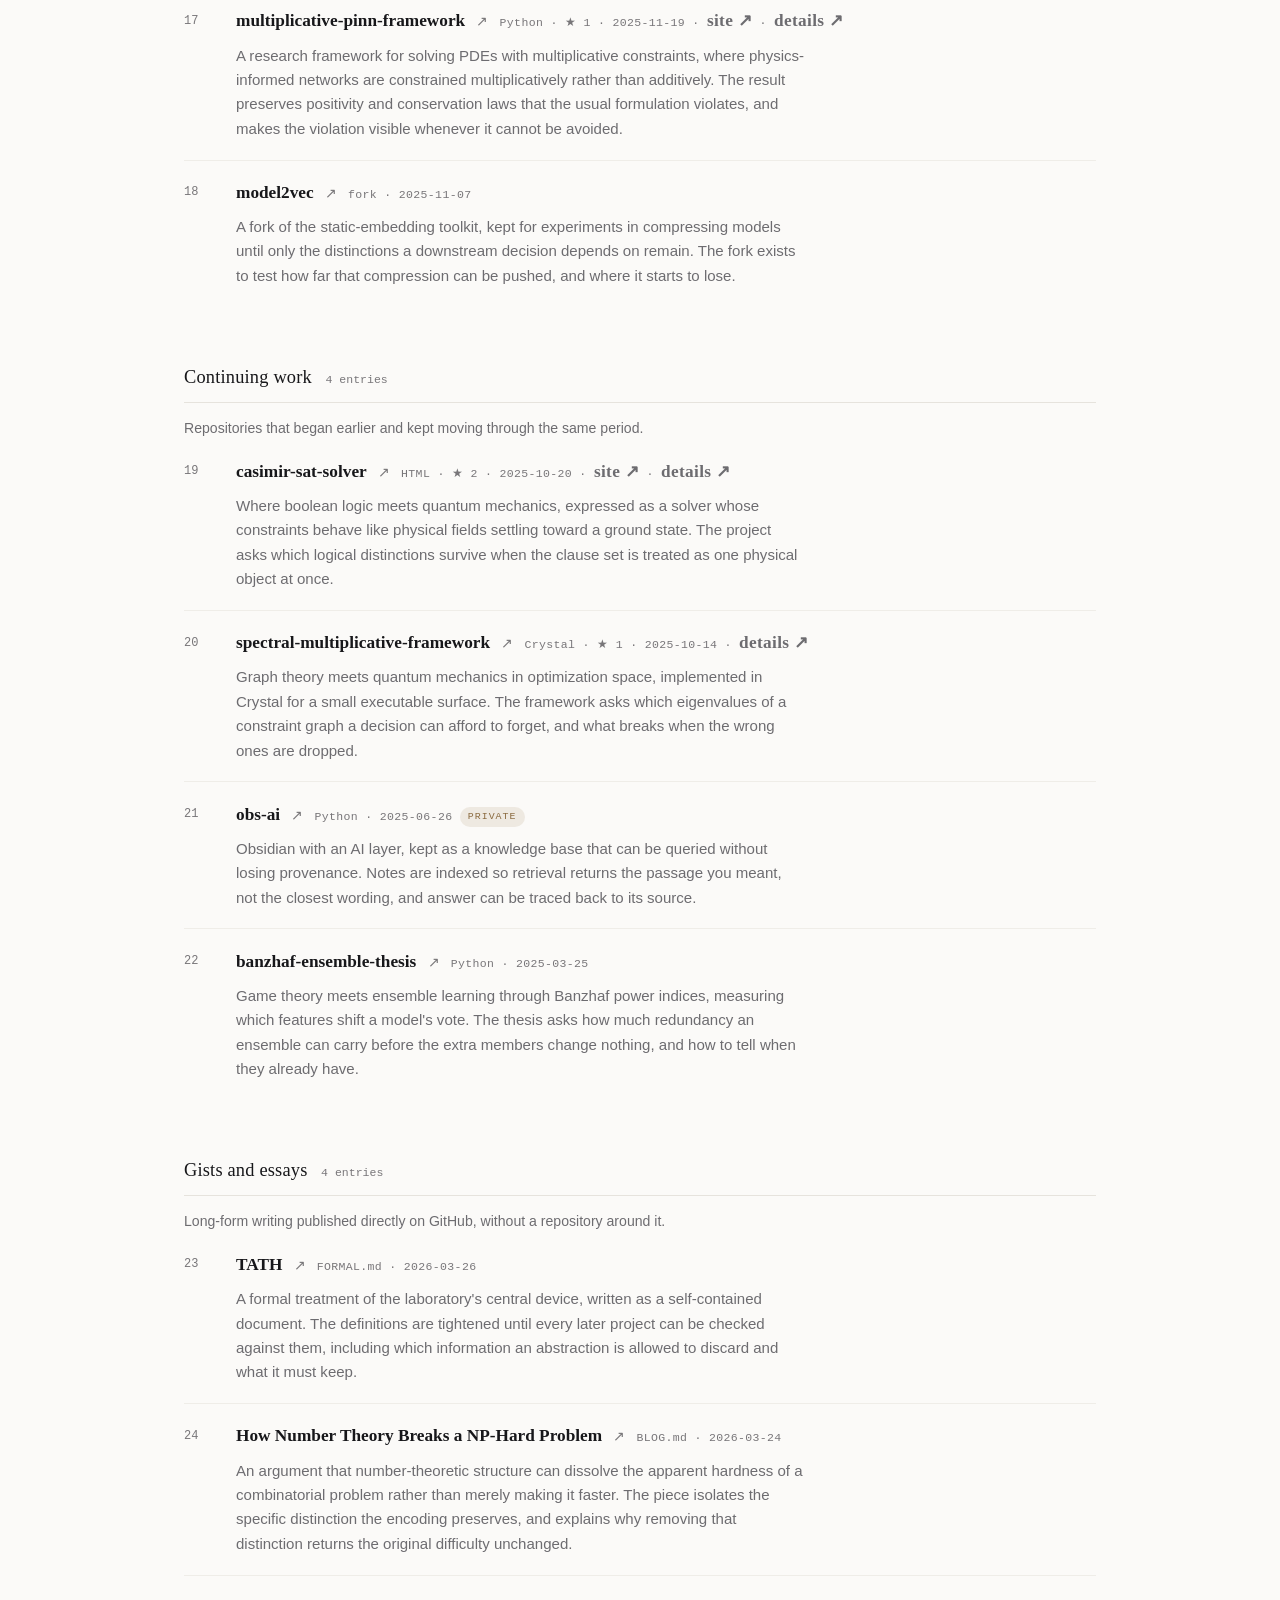
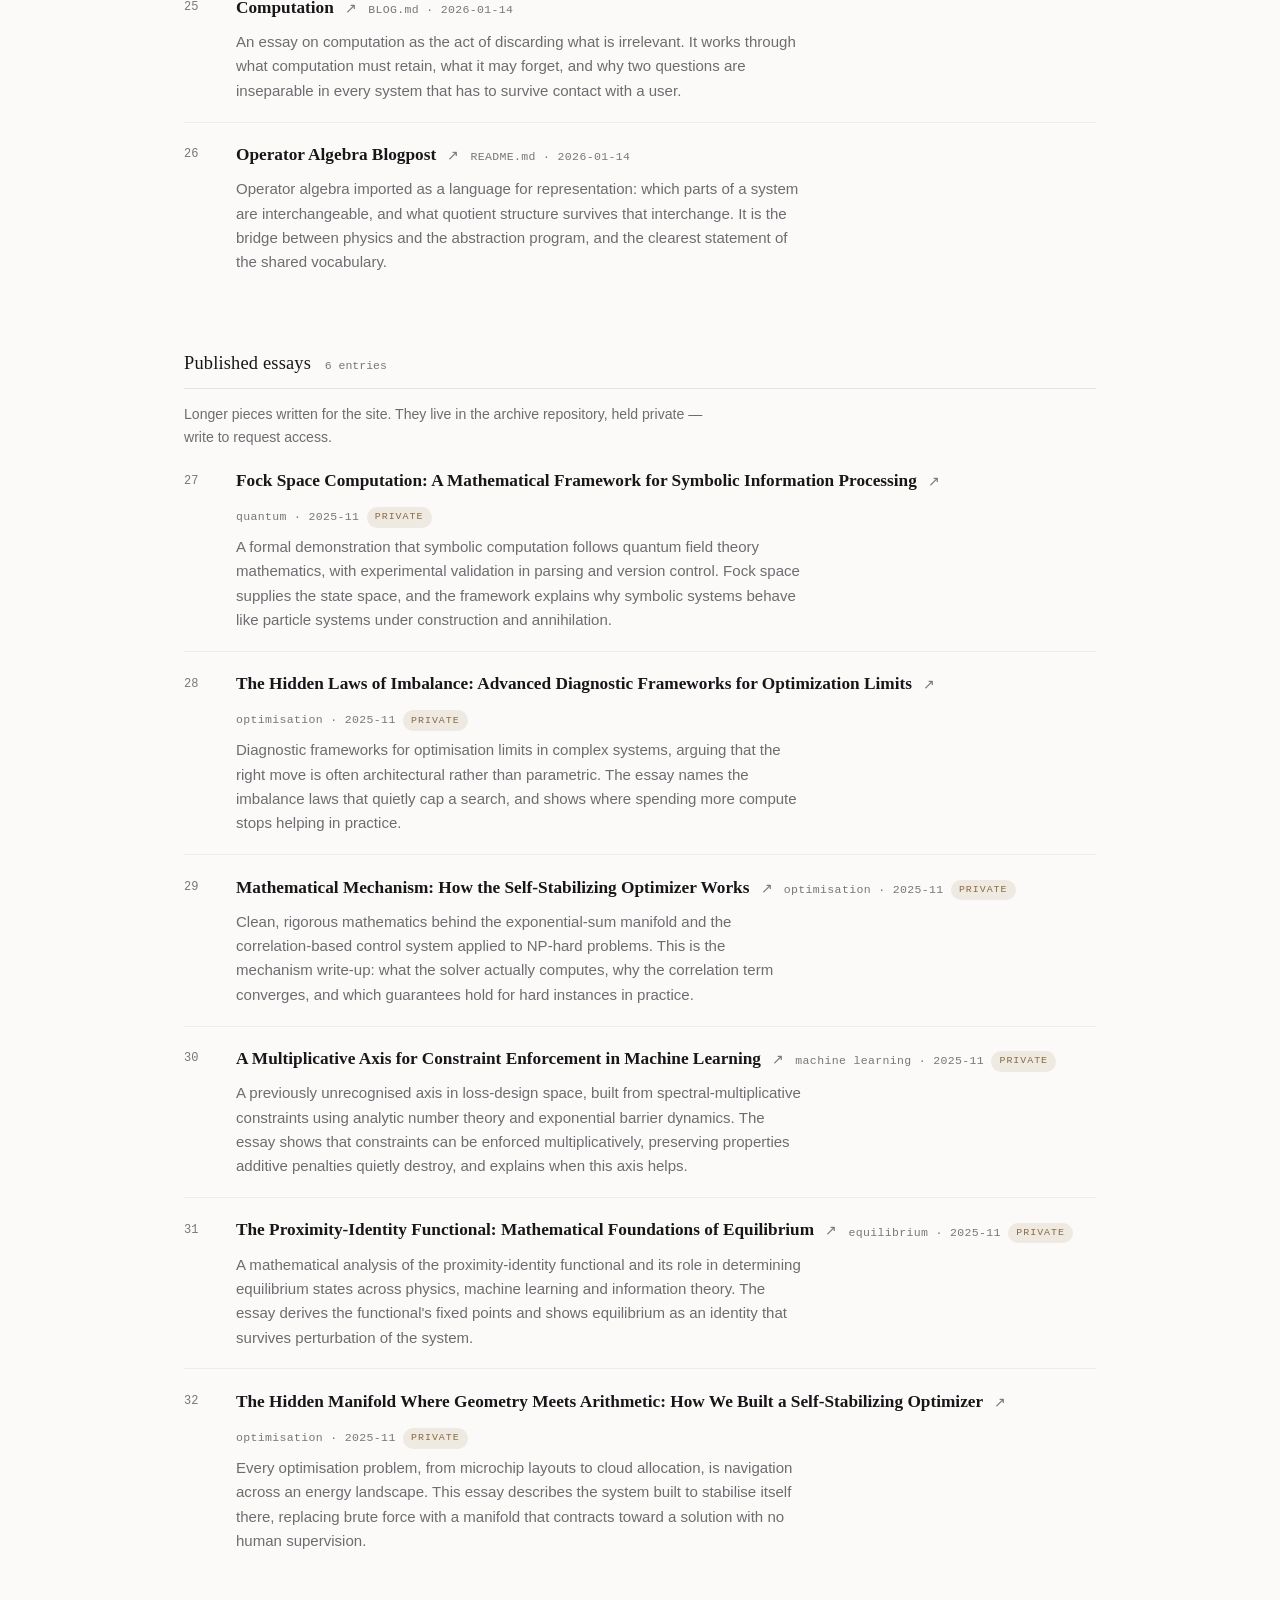
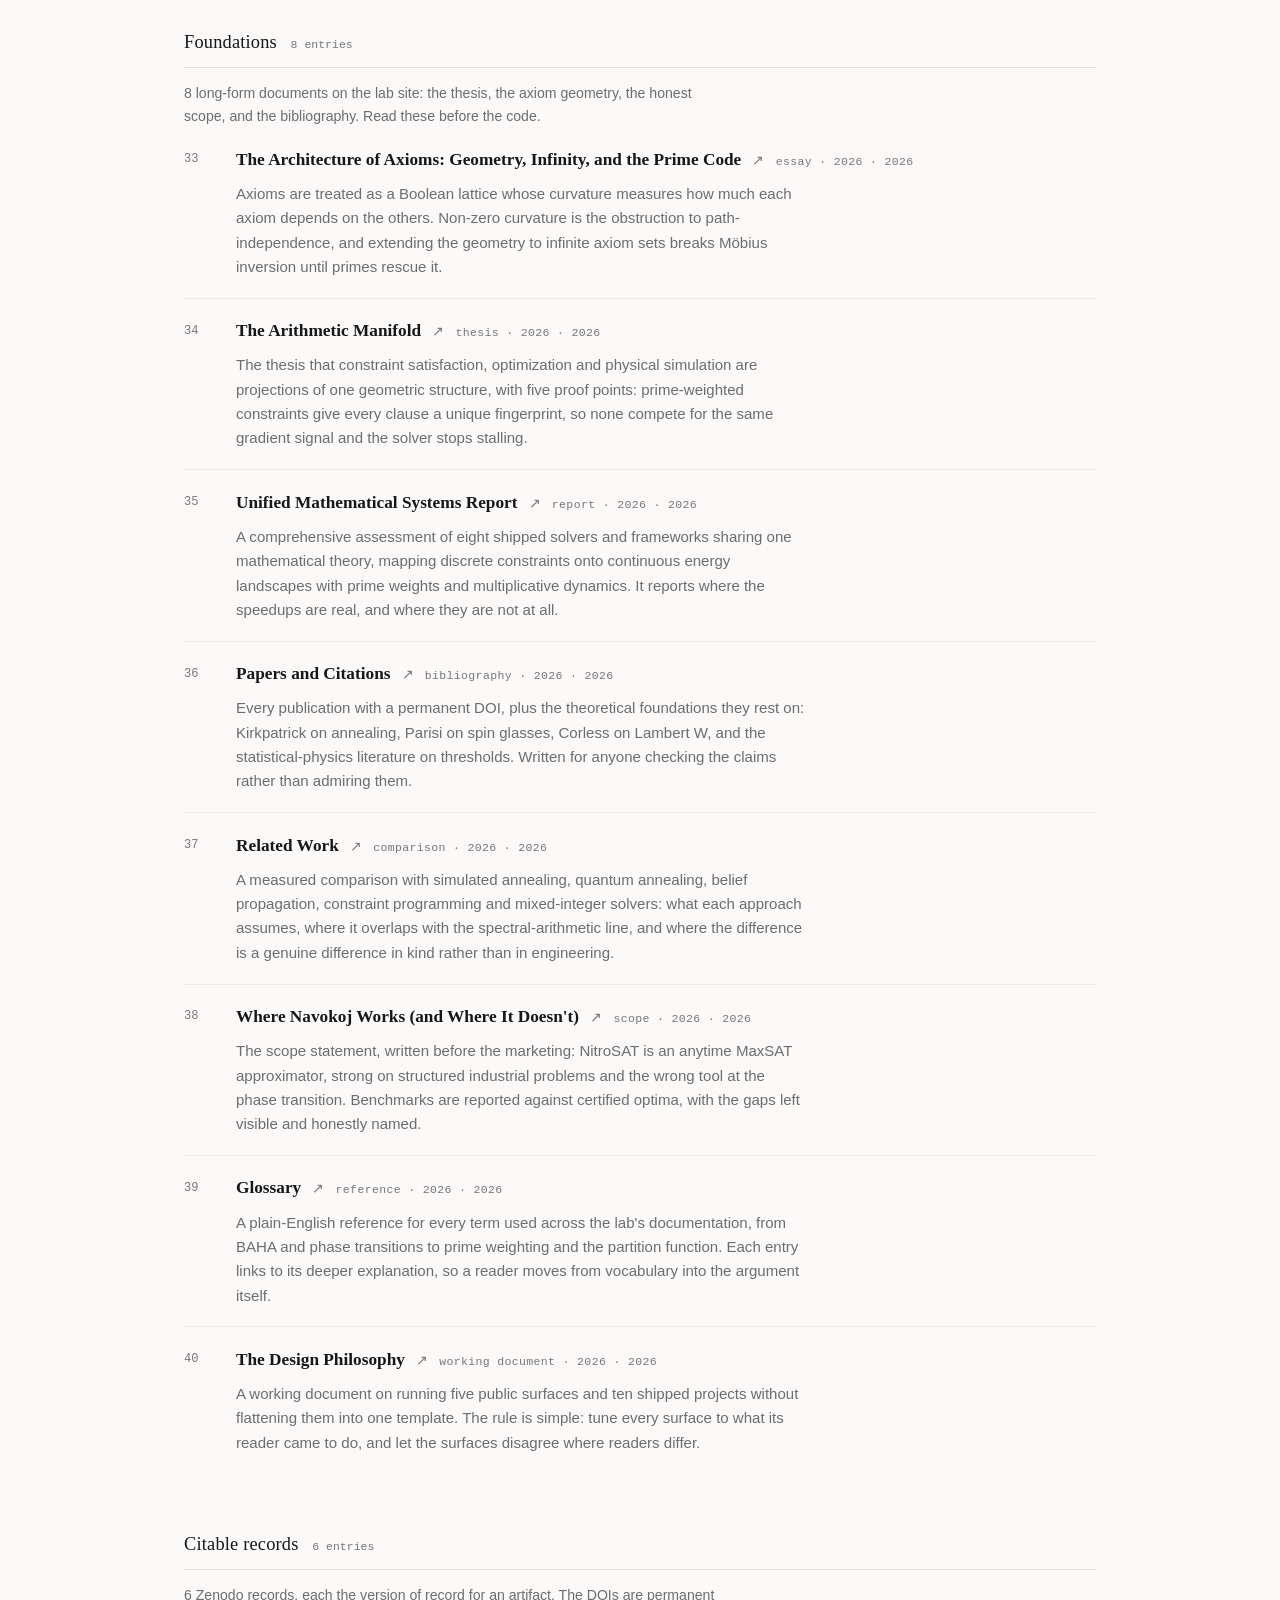
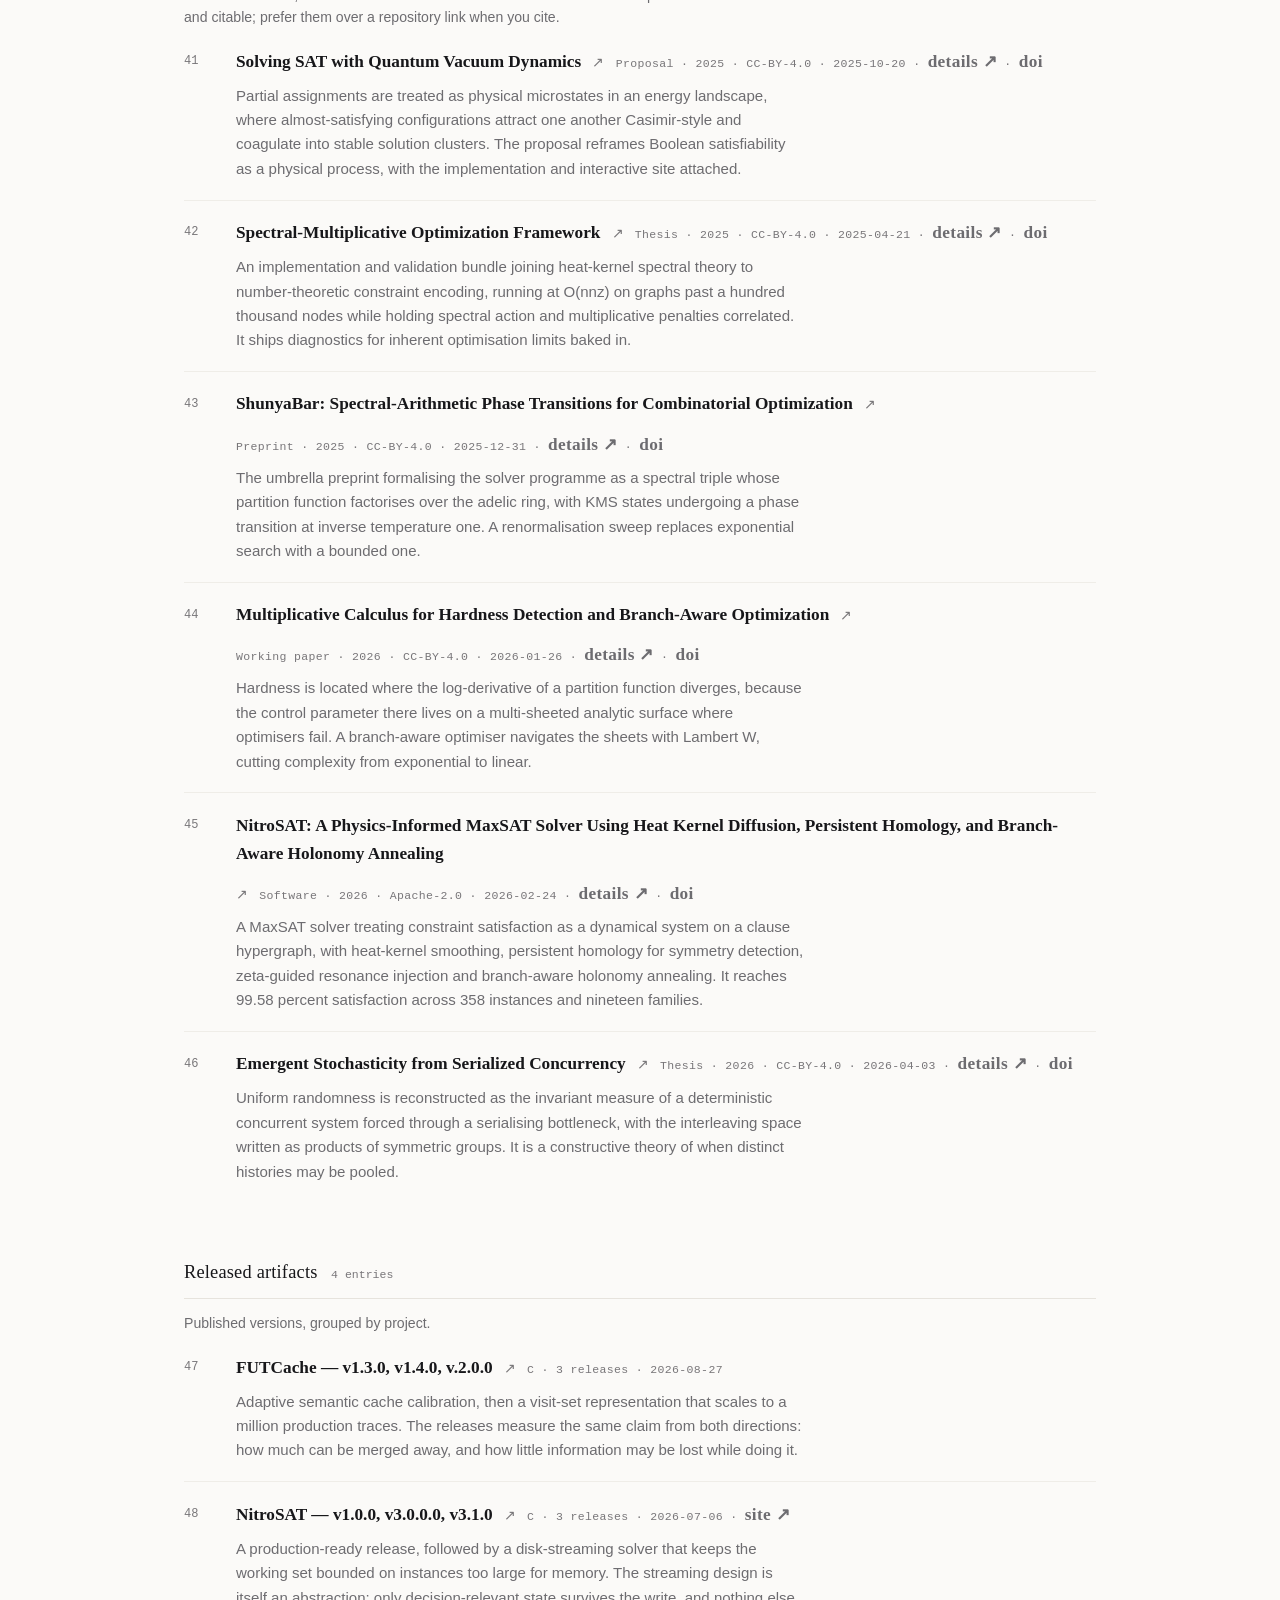
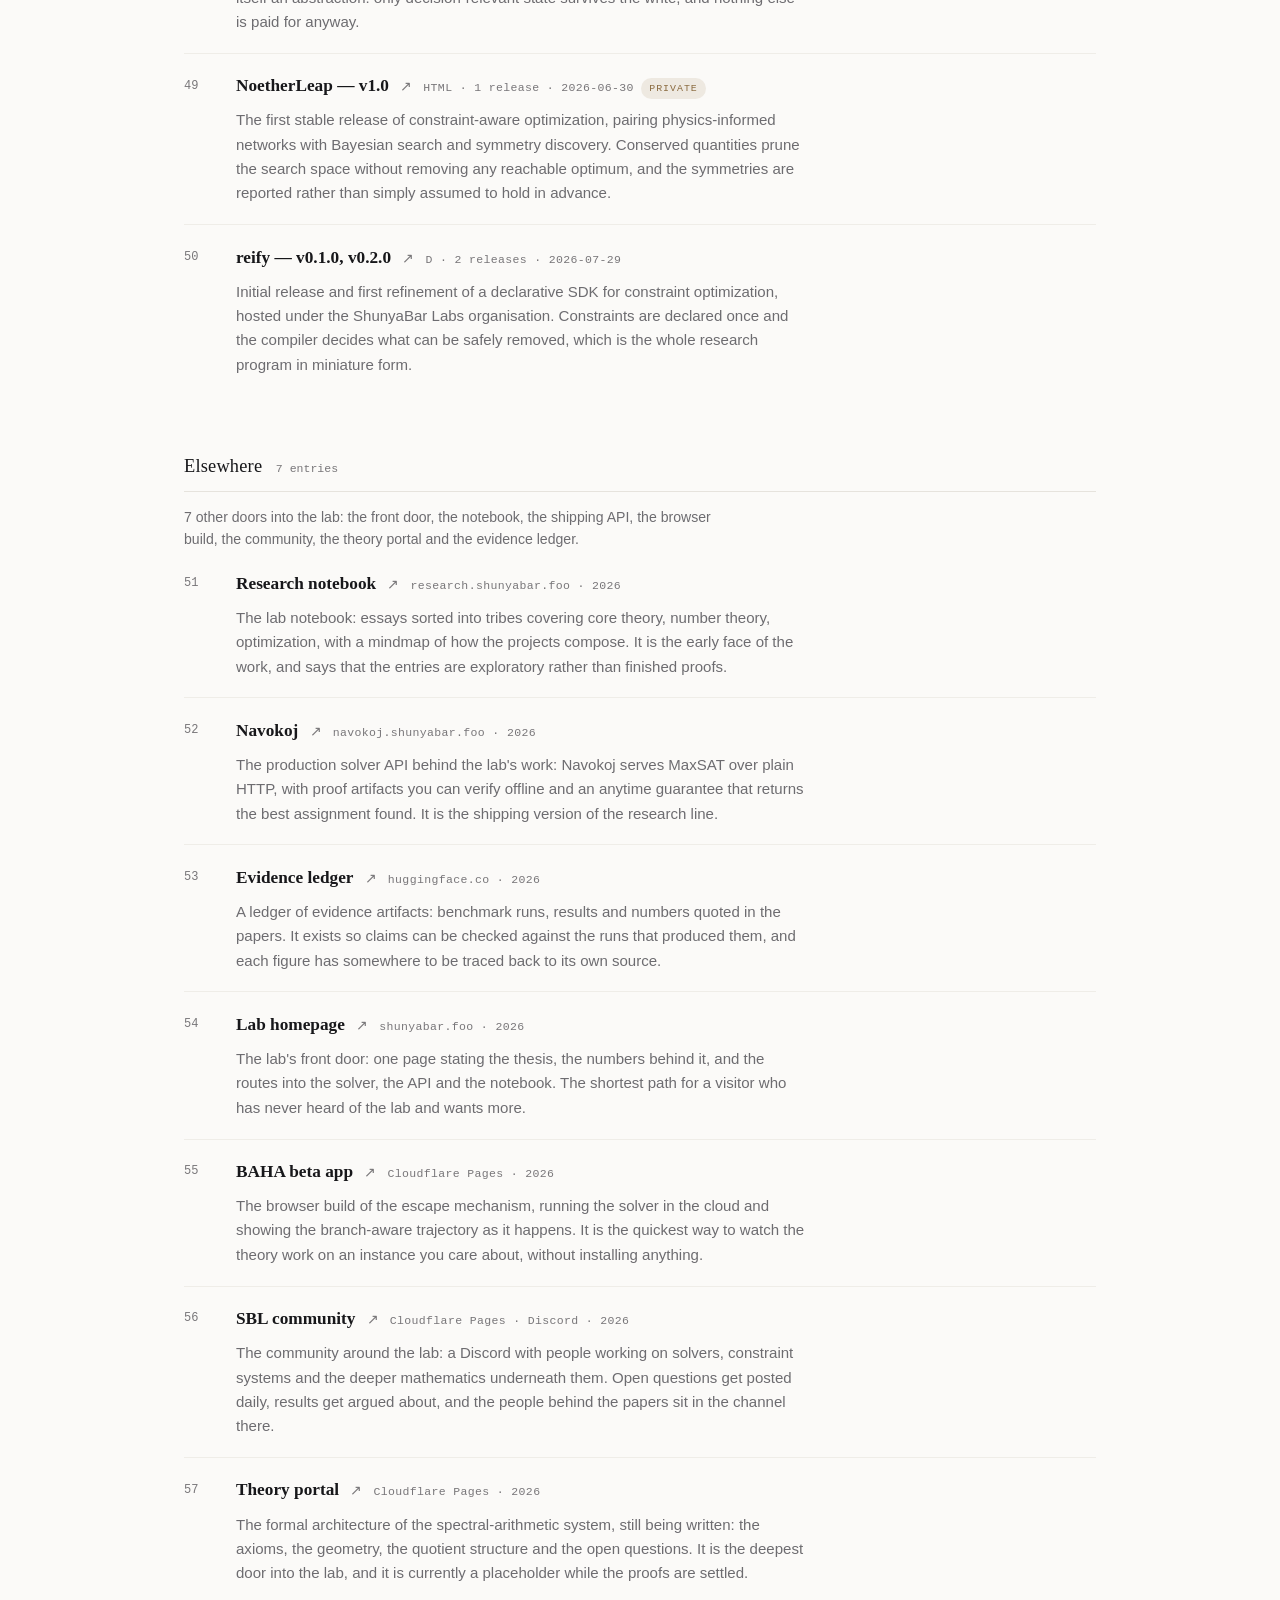
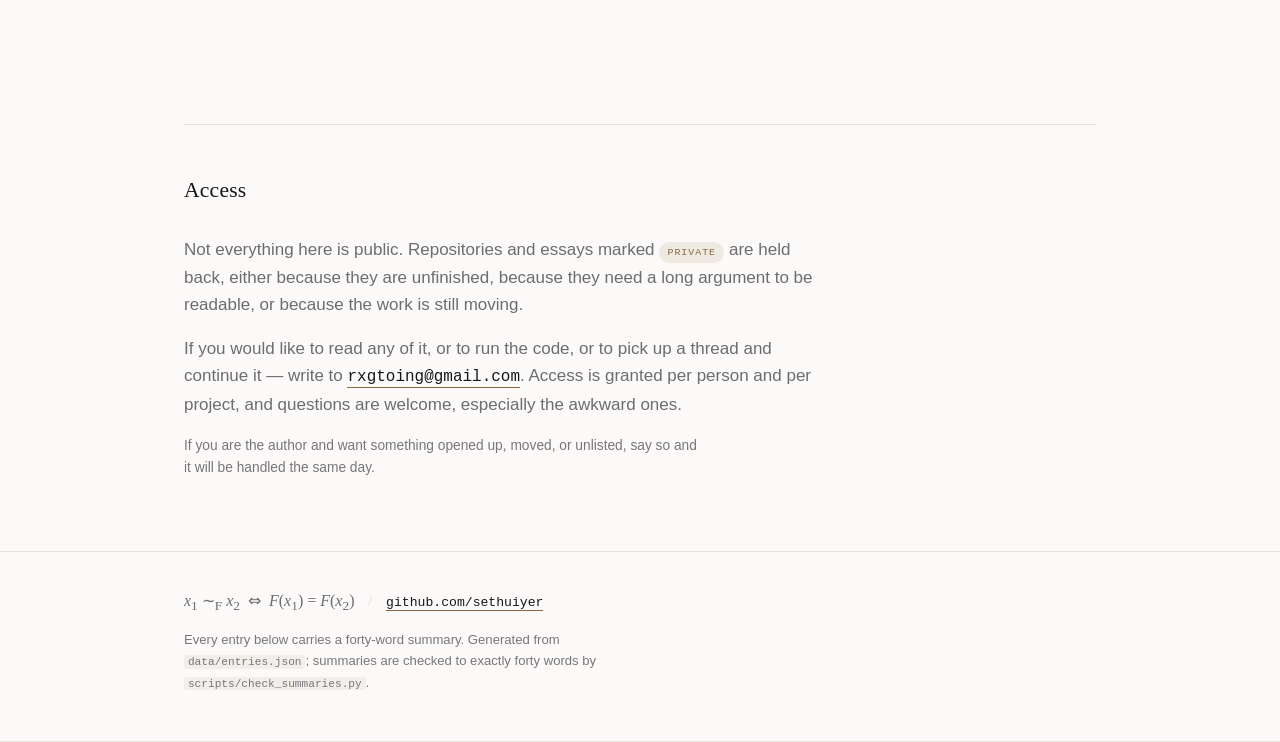
==== commit c1a6c367: "Count the elsewhere group" ====
--- a/index.html
+++ b/index.html
@@ -36,7 +36,7 @@
       <em>when is it safe to treat two different things as the same thing?</em>
       And its mirror: <em>what is the smallest representation that preserves the difference when it matters?</em>
     </p>
-    <p class="counts">57 entries &middot; 18 repositories &middot; 4 continuing &middot; 4 gists &middot; 6 essays &middot; 8 foundations &middot; 6 citable records &middot; 4 release lines &middot; 12 held private</p>
+    <p class="counts">57 entries &middot; 18 repositories &middot; 4 continuing &middot; 4 gists &middot; 6 essays &middot; 8 foundations &middot; 6 citable records &middot; 4 release lines &middot; 7 elsewhere &middot; 12 held private</p>
   </section>
 
   <section id="program" class="program">
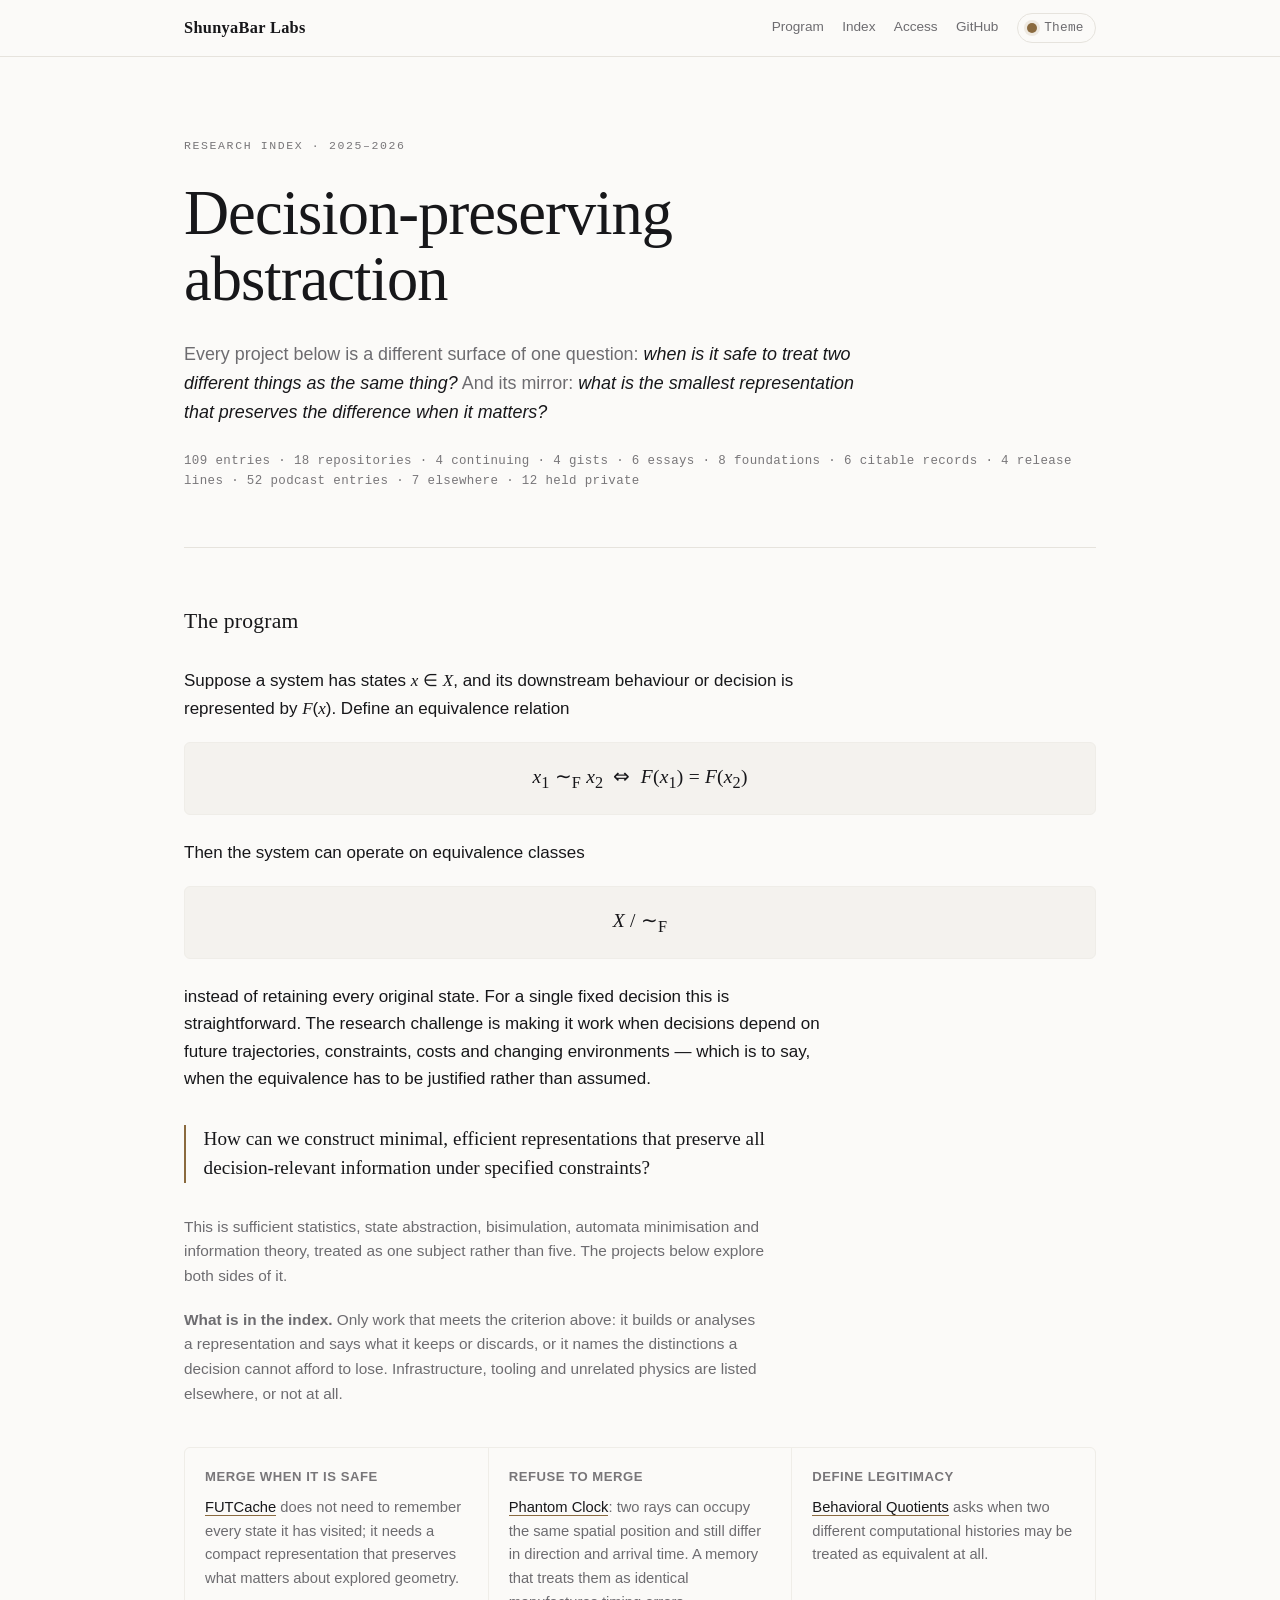
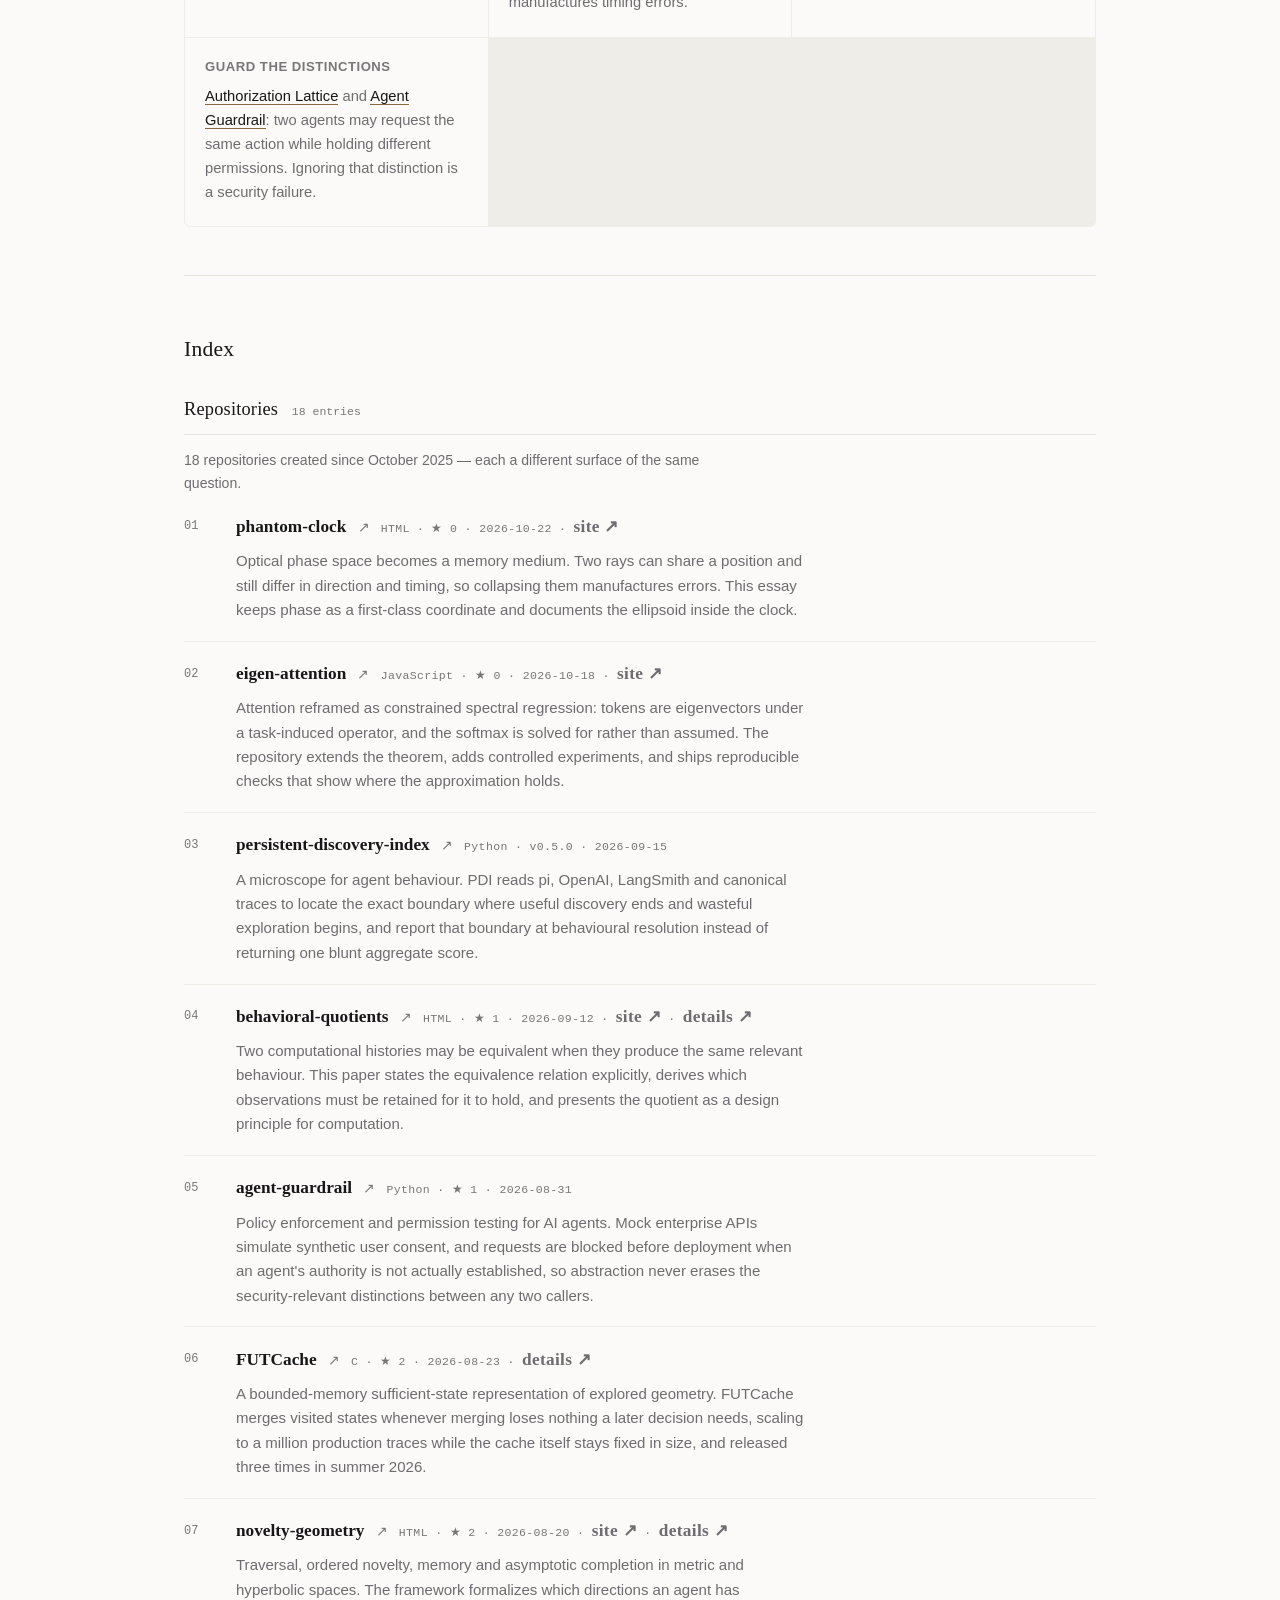
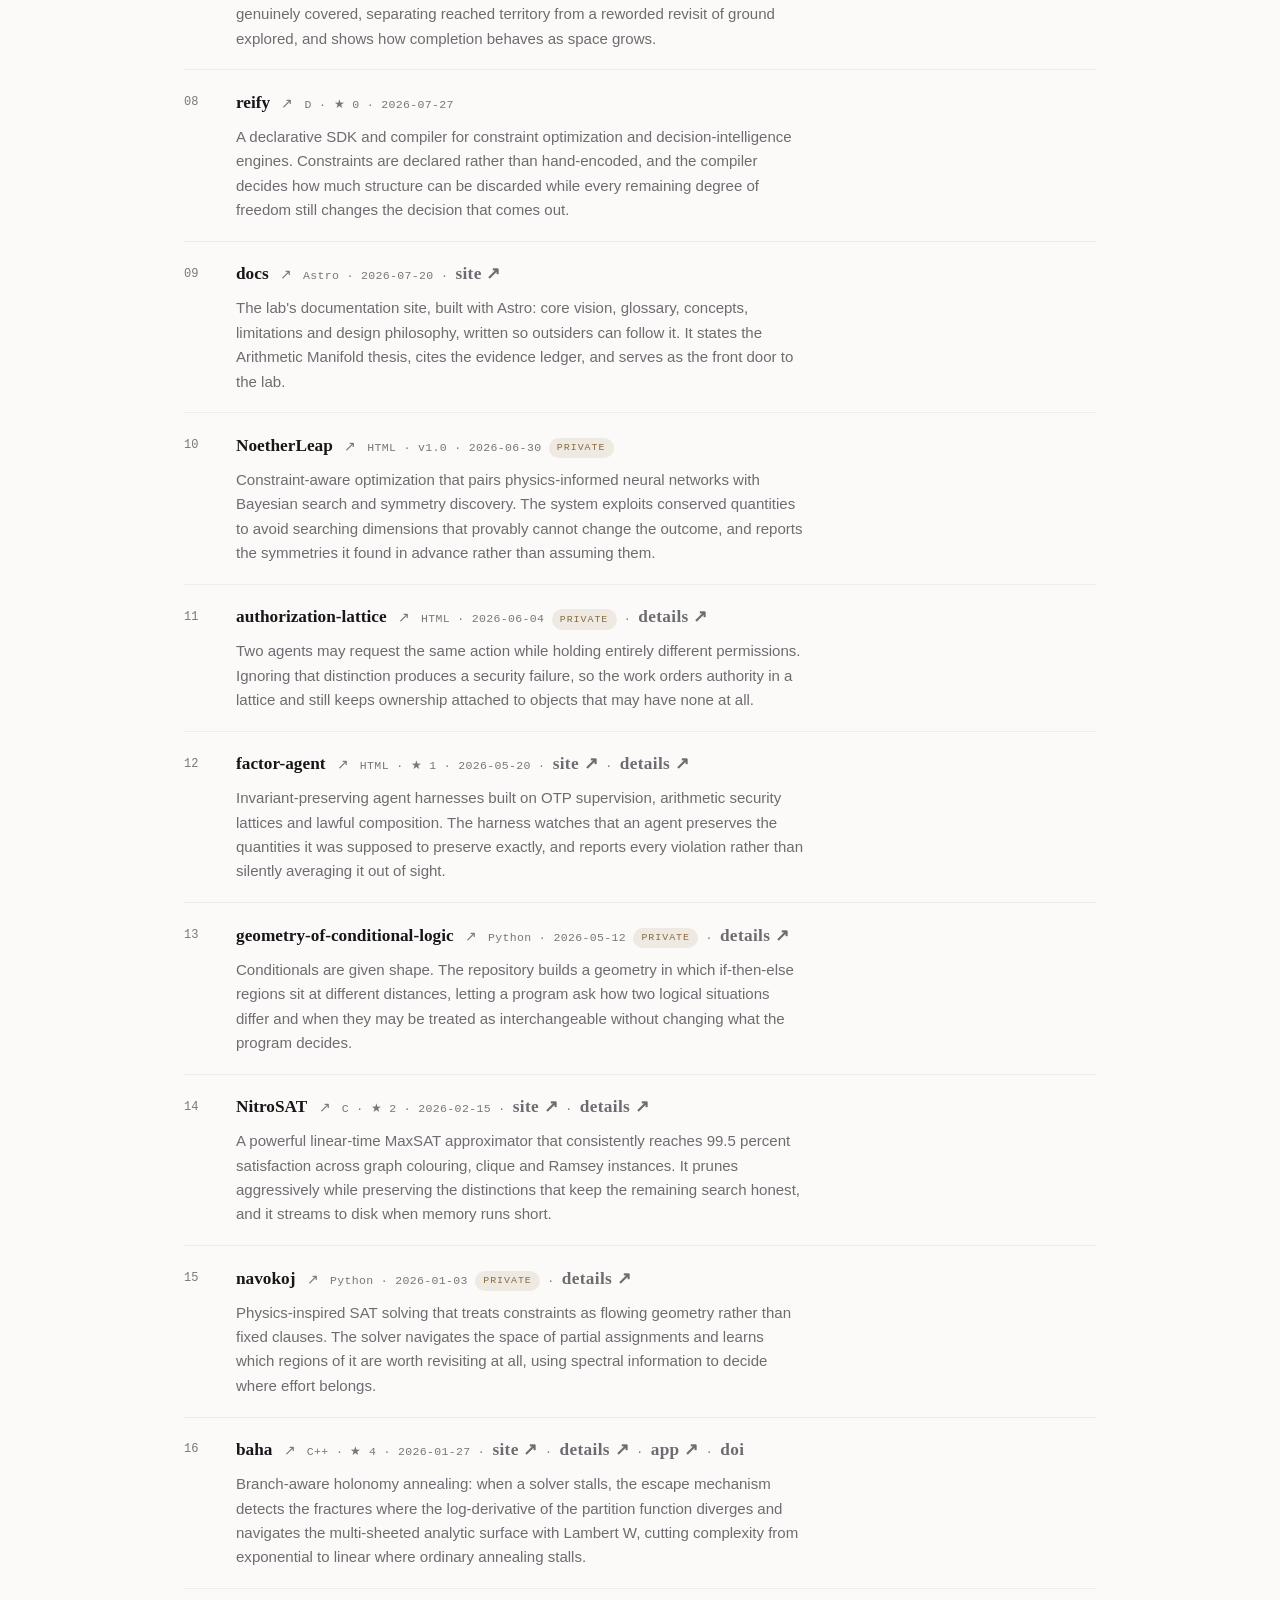
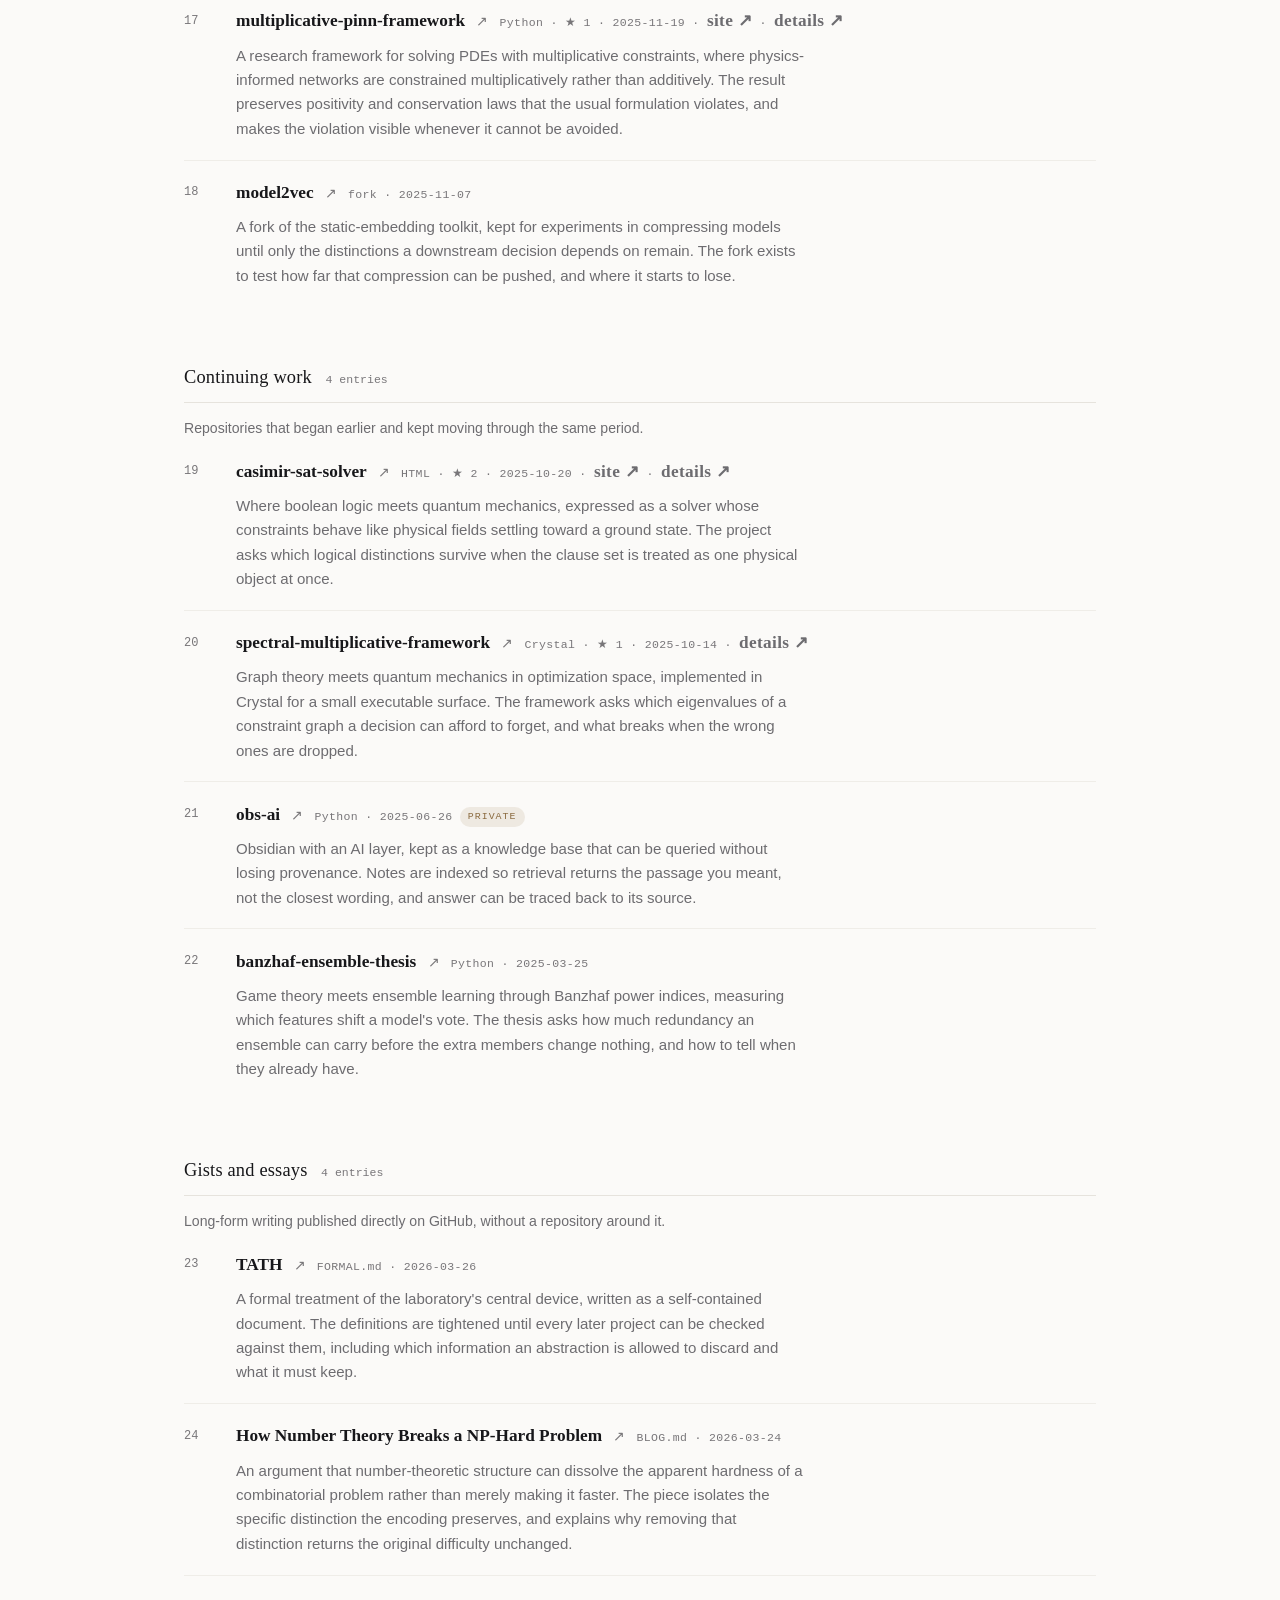
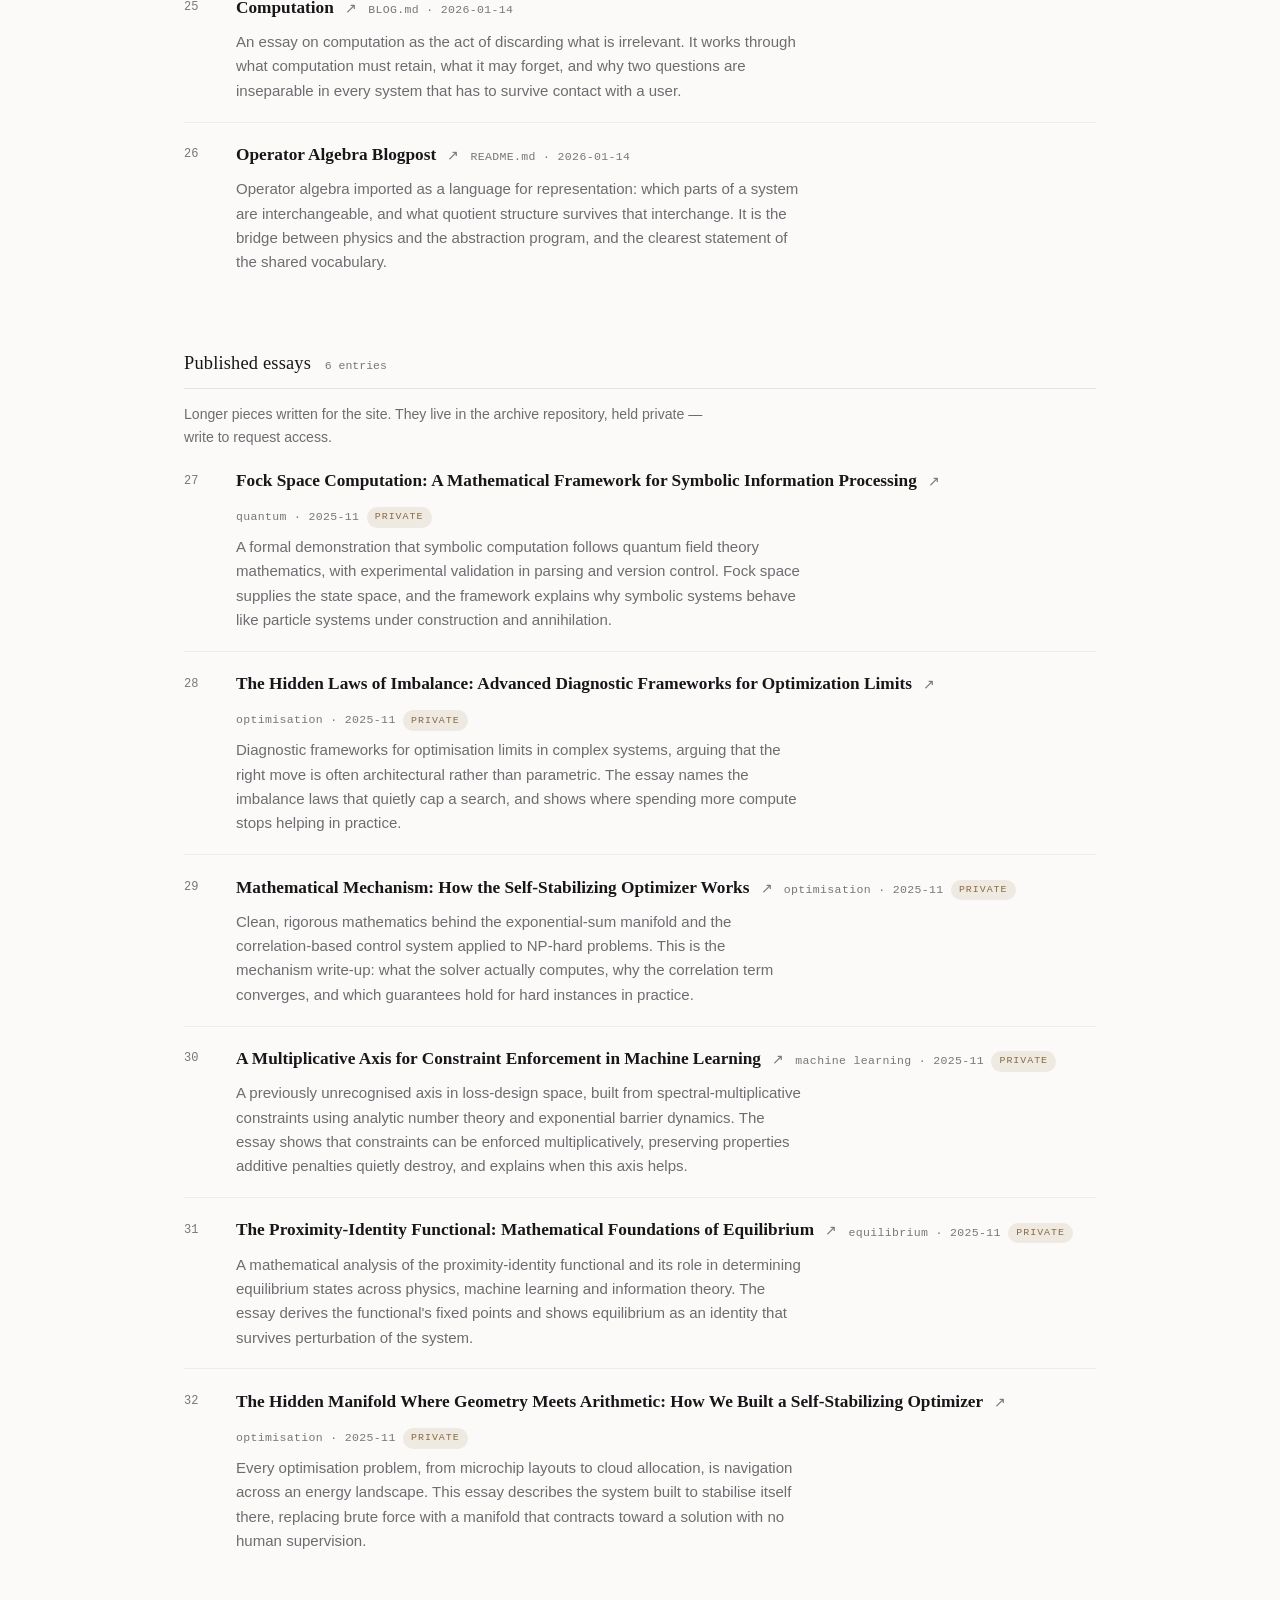
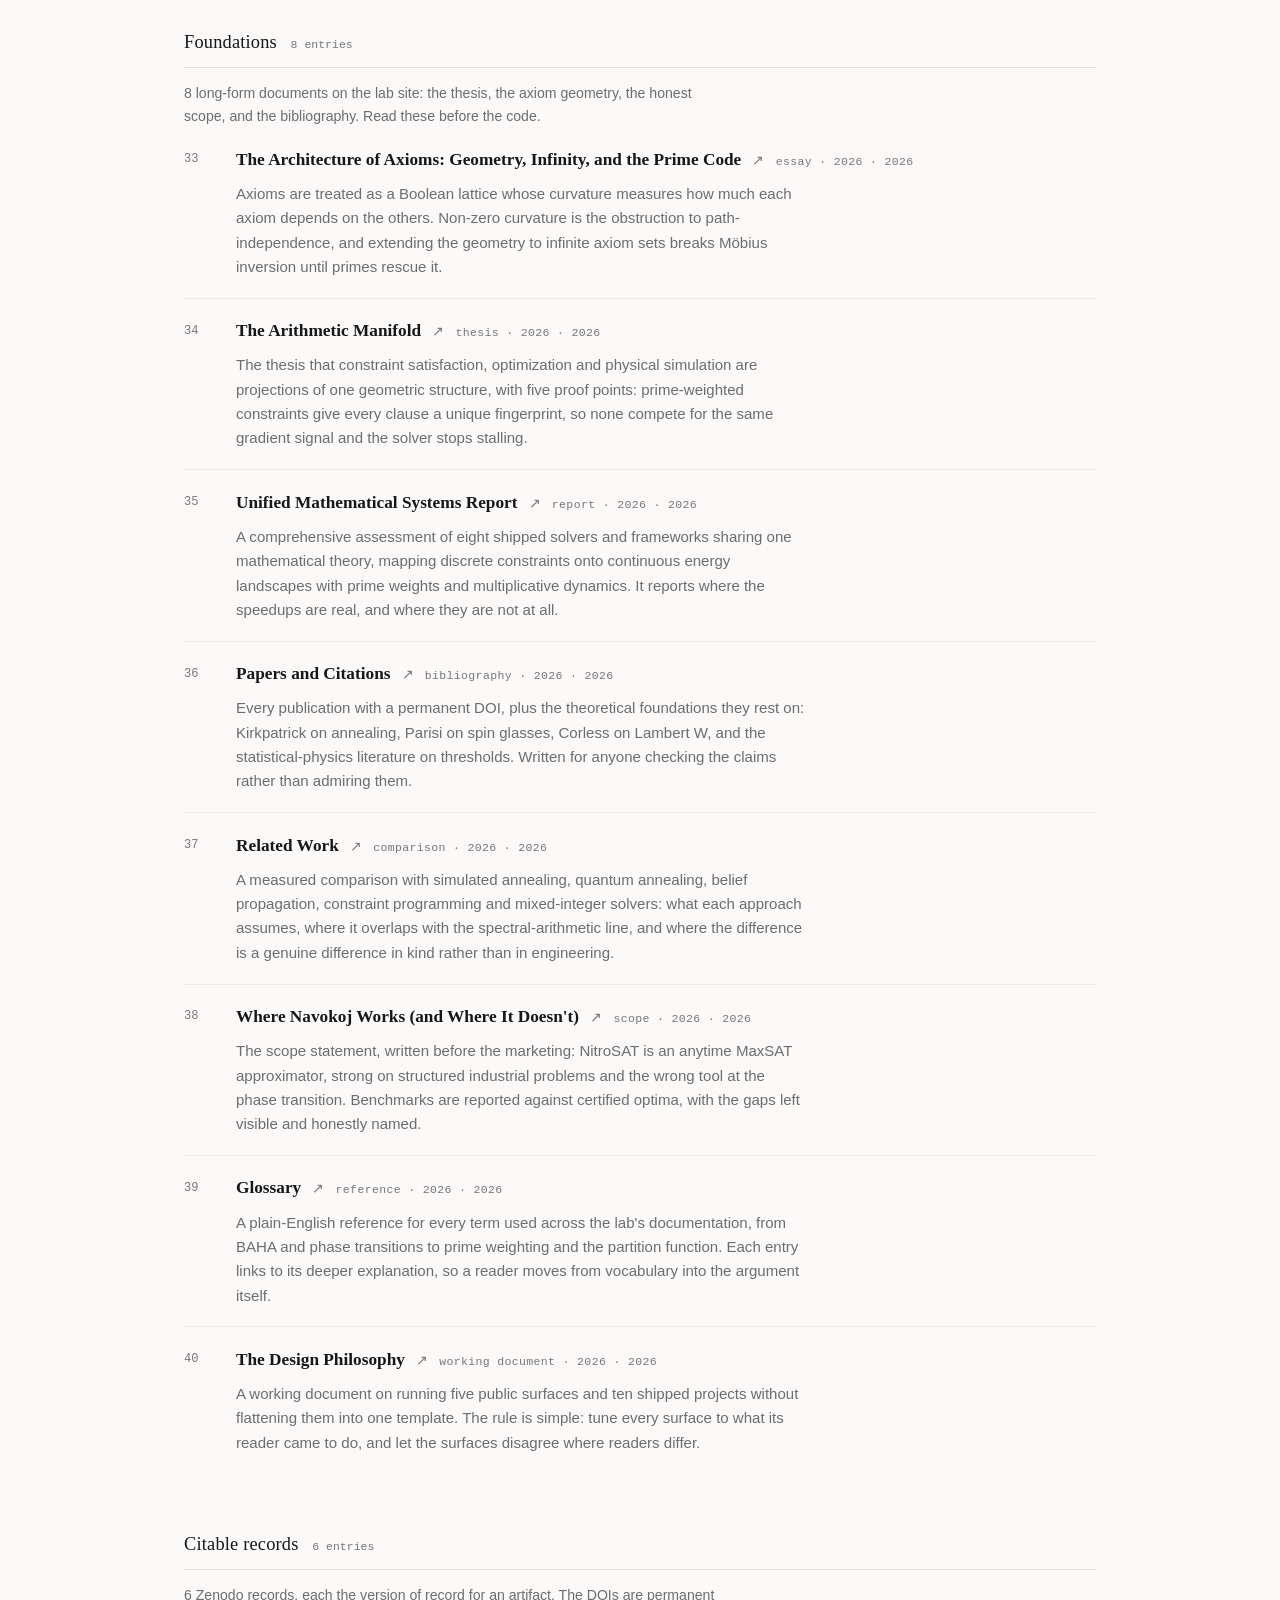
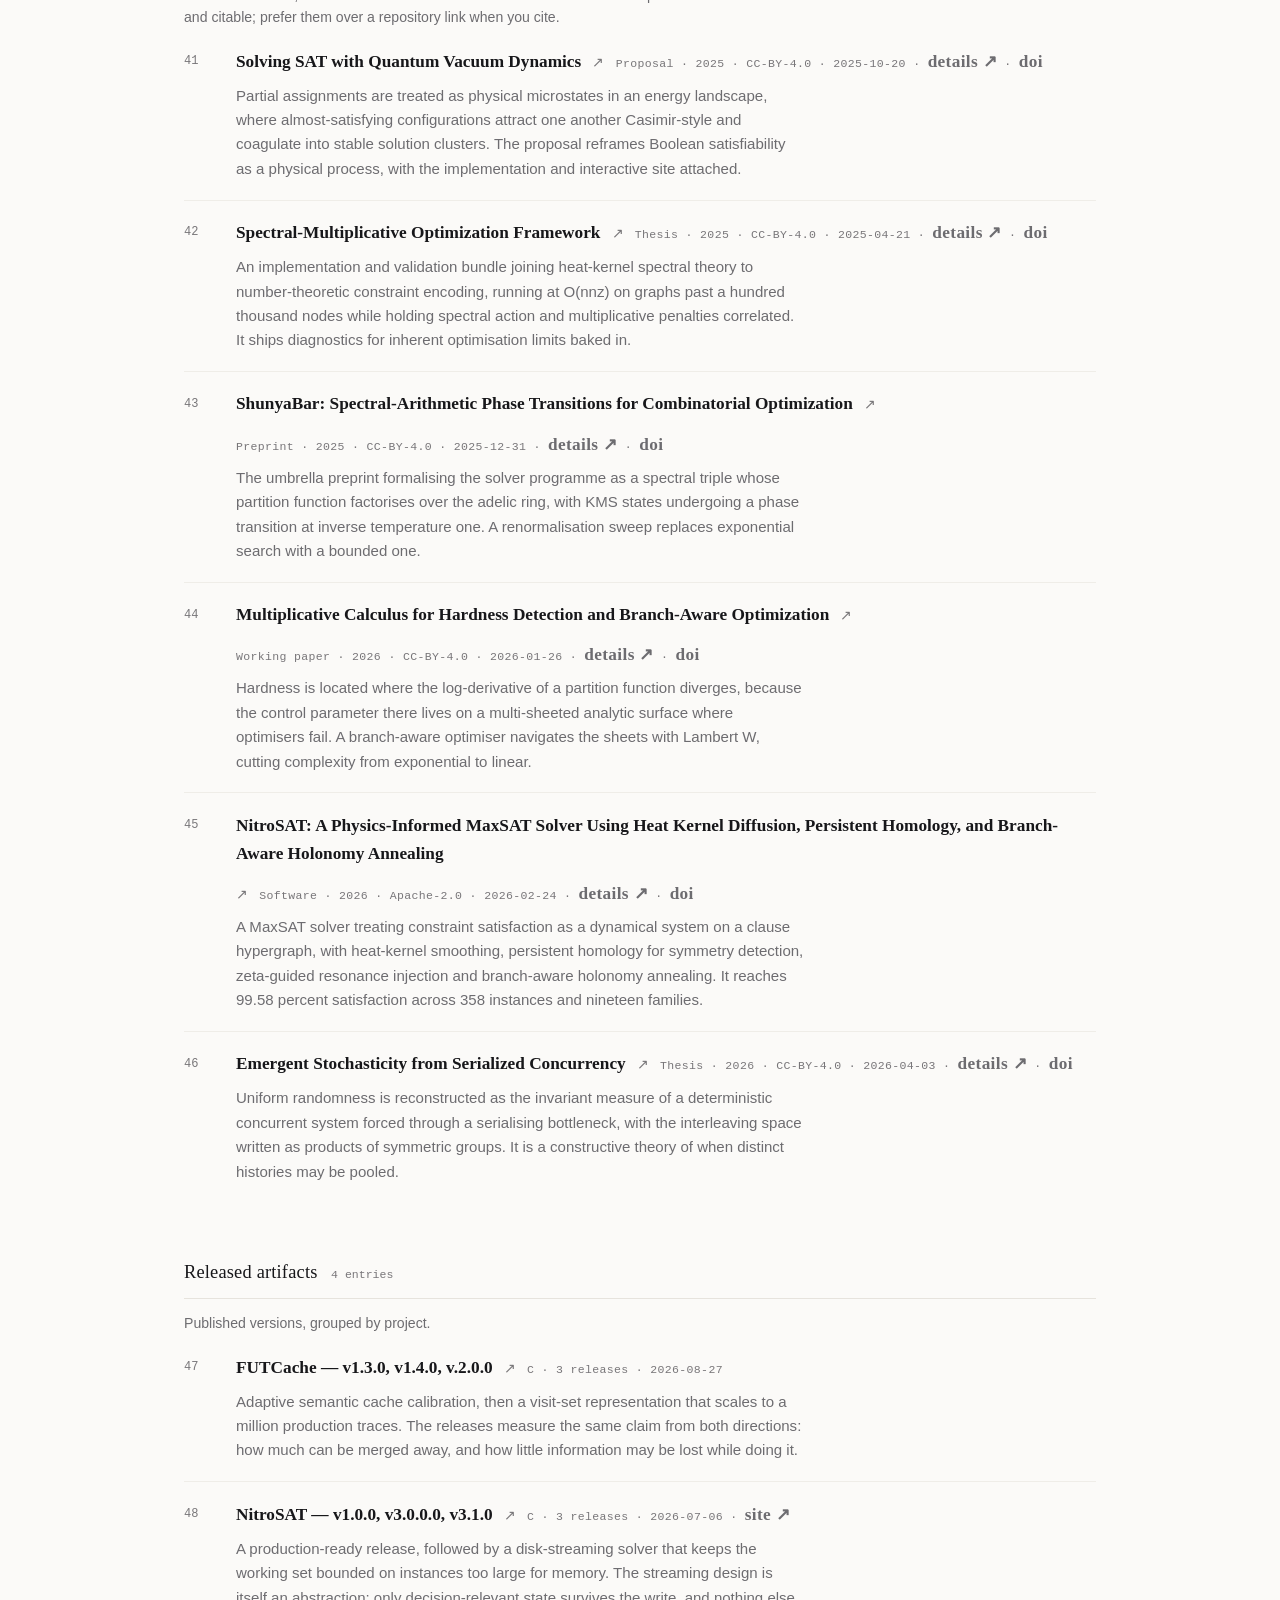
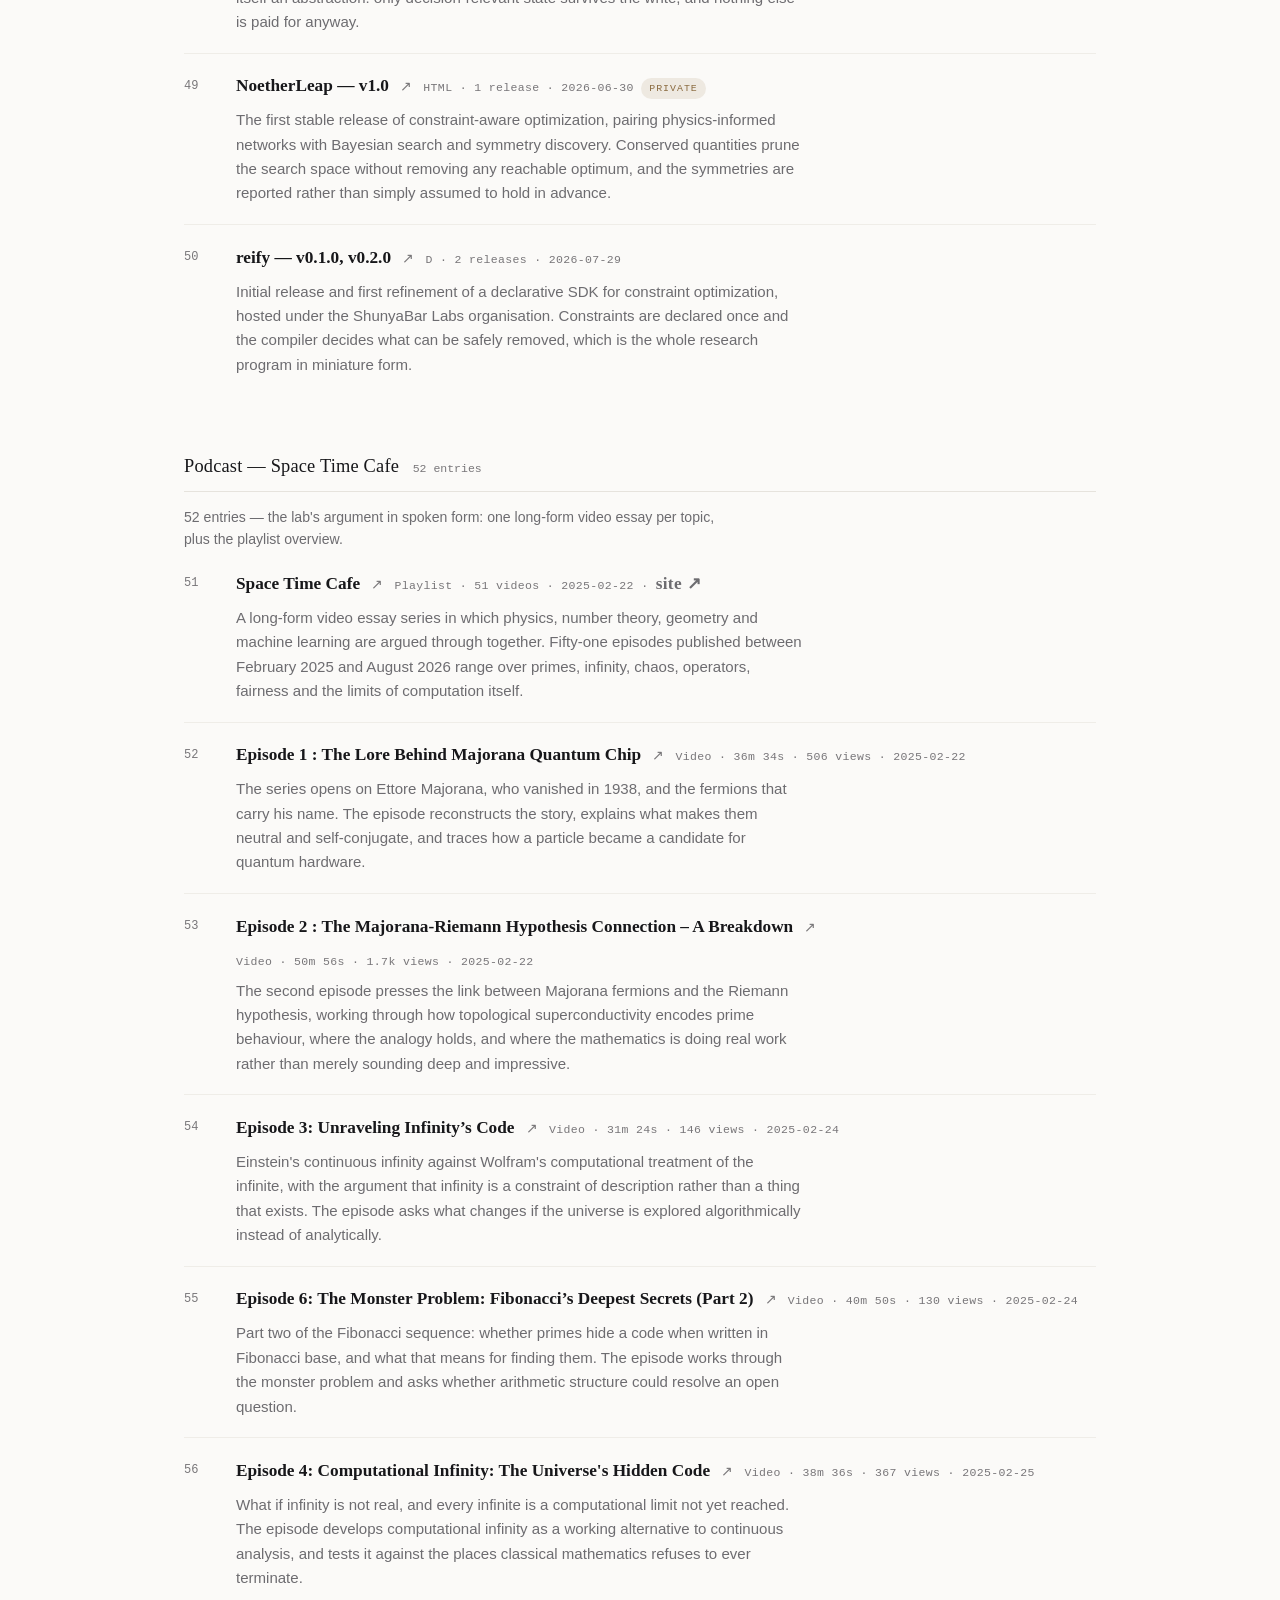
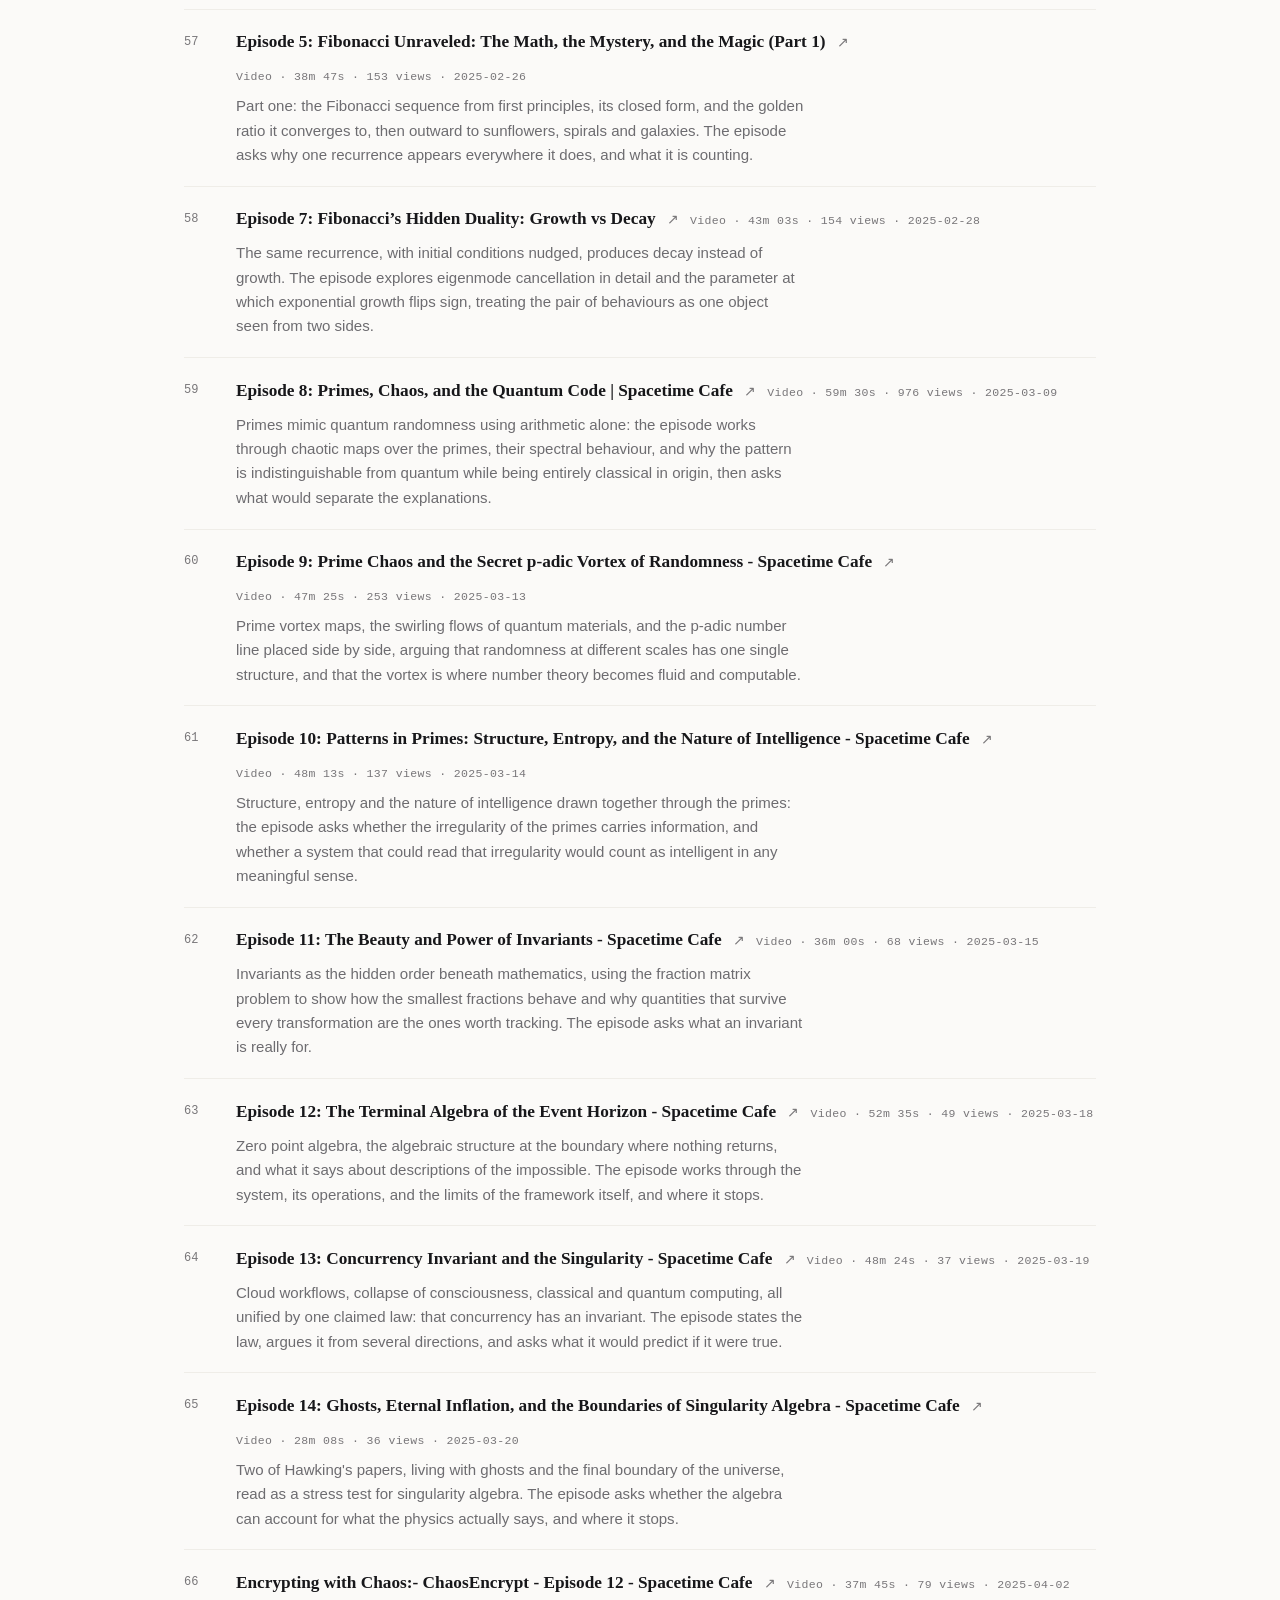
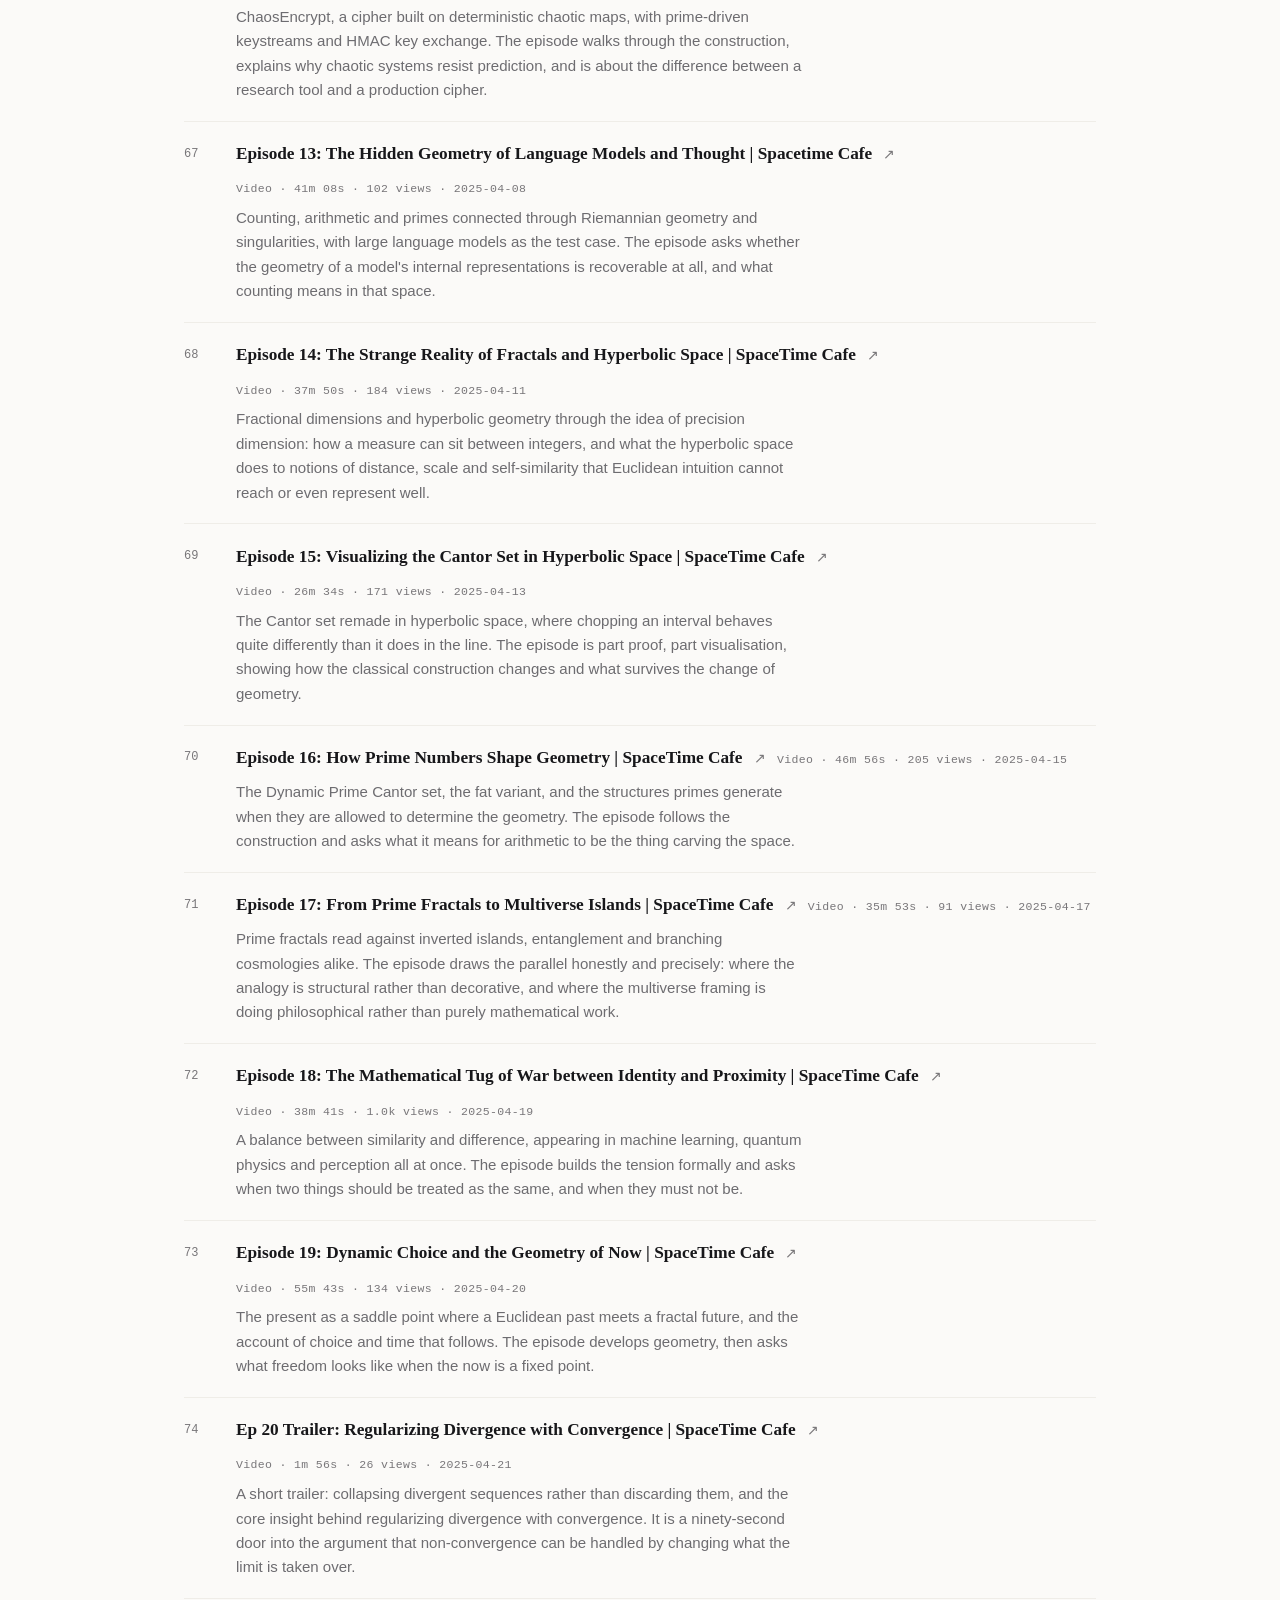
==== commit 5b03abe7: "Index the Space Time Cafe podcast" ====
--- a/index.html
+++ b/index.html
@@ -36,7 +36,7 @@
       <em>when is it safe to treat two different things as the same thing?</em>
       And its mirror: <em>what is the smallest representation that preserves the difference when it matters?</em>
     </p>
-    <p class="counts">57 entries &middot; 18 repositories &middot; 4 continuing &middot; 4 gists &middot; 6 essays &middot; 8 foundations &middot; 6 citable records &middot; 4 release lines &middot; 7 elsewhere &middot; 12 held private</p>
+    <p class="counts">109 entries &middot; 18 repositories &middot; 4 continuing &middot; 4 gists &middot; 6 essays &middot; 8 foundations &middot; 6 citable records &middot; 4 release lines &middot; 52 podcast entries &middot; 7 elsewhere &middot; 12 held private</p>
   </section>
 
   <section id="program" class="program">
@@ -723,6 +723,586 @@
       </article>
     </section>
 
+    <section class="group" id="podcast">
+      <div class="group-head">
+        <h2>Podcast — Space Time Cafe</h2>
+        <span class="count">52 entries</span>
+      </div>
+      <p class="group-note">52 entries — the lab&#x27;s argument in spoken form: one long-form video essay per topic, plus the playlist overview.</p>
+      <article class="entry">
+        <span class="num">51</span>
+        <div>
+          <div class="entry-title">
+            <a href="https://www.youtube.com/playlist?list=PLUPyripldgZb2ZKSJOQ6p1DO3oCk9yT6G" rel="noopener">Space Time Cafe</a>
+            <span class="arrow" aria-hidden="true">&#8599;</span>
+            <span class="meta">Playlist &middot; 51 videos &middot; <span class="date">2025-02-22</span> &middot; <a class="site-link" href="https://www.youtube.com/@SethuIyer95" rel="noopener">site &#8599;</a></span>
+          </div>
+          <p class="summary">A long-form video essay series in which physics, number theory, geometry and machine learning are argued through together. Fifty-one episodes published between February 2025 and August 2026 range over primes, infinity, chaos, operators, fairness and the limits of computation itself.</p>
+        </div>
+      </article>
+      <article class="entry">
+        <span class="num">52</span>
+        <div>
+          <div class="entry-title">
+            <a href="https://www.youtube.com/watch?v=mFOJihE49eE" rel="noopener">Episode 1 : The Lore Behind Majorana Quantum Chip</a>
+            <span class="arrow" aria-hidden="true">&#8599;</span>
+            <span class="meta">Video &middot; 36m 34s &middot; 506 views &middot; <span class="date">2025-02-22</span></span>
+          </div>
+          <p class="summary">The series opens on Ettore Majorana, who vanished in 1938, and the fermions that carry his name. The episode reconstructs the story, explains what makes them neutral and self-conjugate, and traces how a particle became a candidate for quantum hardware.</p>
+        </div>
+      </article>
+      <article class="entry">
+        <span class="num">53</span>
+        <div>
+          <div class="entry-title">
+            <a href="https://www.youtube.com/watch?v=cxMhh-0aysc" rel="noopener">Episode 2 : The Majorana-Riemann Hypothesis Connection – A Breakdown</a>
+            <span class="arrow" aria-hidden="true">&#8599;</span>
+            <span class="meta">Video &middot; 50m 56s &middot; 1.7k views &middot; <span class="date">2025-02-22</span></span>
+          </div>
+          <p class="summary">The second episode presses the link between Majorana fermions and the Riemann hypothesis, working through how topological superconductivity encodes prime behaviour, where the analogy holds, and where the mathematics is doing real work rather than merely sounding deep and impressive.</p>
+        </div>
+      </article>
+      <article class="entry">
+        <span class="num">54</span>
+        <div>
+          <div class="entry-title">
+            <a href="https://www.youtube.com/watch?v=PJB5v1wseRc" rel="noopener">Episode 3: Unraveling Infinity’s Code</a>
+            <span class="arrow" aria-hidden="true">&#8599;</span>
+            <span class="meta">Video &middot; 31m 24s &middot; 146 views &middot; <span class="date">2025-02-24</span></span>
+          </div>
+          <p class="summary">Einstein&#x27;s continuous infinity against Wolfram&#x27;s computational treatment of the infinite, with the argument that infinity is a constraint of description rather than a thing that exists. The episode asks what changes if the universe is explored algorithmically instead of analytically.</p>
+        </div>
+      </article>
+      <article class="entry">
+        <span class="num">55</span>
+        <div>
+          <div class="entry-title">
+            <a href="https://www.youtube.com/watch?v=YvNBkF5KM2c" rel="noopener">Episode 6: The Monster Problem: Fibonacci’s Deepest Secrets (Part 2)</a>
+            <span class="arrow" aria-hidden="true">&#8599;</span>
+            <span class="meta">Video &middot; 40m 50s &middot; 130 views &middot; <span class="date">2025-02-24</span></span>
+          </div>
+          <p class="summary">Part two of the Fibonacci sequence: whether primes hide a code when written in Fibonacci base, and what that means for finding them. The episode works through the monster problem and asks whether arithmetic structure could resolve an open question.</p>
+        </div>
+      </article>
+      <article class="entry">
+        <span class="num">56</span>
+        <div>
+          <div class="entry-title">
+            <a href="https://www.youtube.com/watch?v=xu27UFJ9ua0" rel="noopener">Episode 4: Computational Infinity: The Universe&#x27;s Hidden Code</a>
+            <span class="arrow" aria-hidden="true">&#8599;</span>
+            <span class="meta">Video &middot; 38m 36s &middot; 367 views &middot; <span class="date">2025-02-25</span></span>
+          </div>
+          <p class="summary">What if infinity is not real, and every infinite is a computational limit not yet reached. The episode develops computational infinity as a working alternative to continuous analysis, and tests it against the places classical mathematics refuses to ever terminate.</p>
+        </div>
+      </article>
+      <article class="entry">
+        <span class="num">57</span>
+        <div>
+          <div class="entry-title">
+            <a href="https://www.youtube.com/watch?v=4UJt391PMqY" rel="noopener">Episode 5: Fibonacci Unraveled: The Math, the Mystery, and the Magic (Part 1)</a>
+            <span class="arrow" aria-hidden="true">&#8599;</span>
+            <span class="meta">Video &middot; 38m 47s &middot; 153 views &middot; <span class="date">2025-02-26</span></span>
+          </div>
+          <p class="summary">Part one: the Fibonacci sequence from first principles, its closed form, and the golden ratio it converges to, then outward to sunflowers, spirals and galaxies. The episode asks why one recurrence appears everywhere it does, and what it is counting.</p>
+        </div>
+      </article>
+      <article class="entry">
+        <span class="num">58</span>
+        <div>
+          <div class="entry-title">
+            <a href="https://www.youtube.com/watch?v=h1iDDU50ZKc" rel="noopener">Episode 7: Fibonacci’s Hidden Duality: Growth vs Decay</a>
+            <span class="arrow" aria-hidden="true">&#8599;</span>
+            <span class="meta">Video &middot; 43m 03s &middot; 154 views &middot; <span class="date">2025-02-28</span></span>
+          </div>
+          <p class="summary">The same recurrence, with initial conditions nudged, produces decay instead of growth. The episode explores eigenmode cancellation in detail and the parameter at which exponential growth flips sign, treating the pair of behaviours as one object seen from two sides.</p>
+        </div>
+      </article>
+      <article class="entry">
+        <span class="num">59</span>
+        <div>
+          <div class="entry-title">
+            <a href="https://www.youtube.com/watch?v=Ooh_ZKH93gw" rel="noopener">Episode 8: Primes, Chaos, and the Quantum Code | Spacetime Cafe</a>
+            <span class="arrow" aria-hidden="true">&#8599;</span>
+            <span class="meta">Video &middot; 59m 30s &middot; 976 views &middot; <span class="date">2025-03-09</span></span>
+          </div>
+          <p class="summary">Primes mimic quantum randomness using arithmetic alone: the episode works through chaotic maps over the primes, their spectral behaviour, and why the pattern is indistinguishable from quantum while being entirely classical in origin, then asks what would separate the explanations.</p>
+        </div>
+      </article>
+      <article class="entry">
+        <span class="num">60</span>
+        <div>
+          <div class="entry-title">
+            <a href="https://www.youtube.com/watch?v=Sfr95nLoUAM" rel="noopener">Episode 9: Prime Chaos and the Secret p-adic Vortex of Randomness - Spacetime Cafe</a>
+            <span class="arrow" aria-hidden="true">&#8599;</span>
+            <span class="meta">Video &middot; 47m 25s &middot; 253 views &middot; <span class="date">2025-03-13</span></span>
+          </div>
+          <p class="summary">Prime vortex maps, the swirling flows of quantum materials, and the p-adic number line placed side by side, arguing that randomness at different scales has one single structure, and that the vortex is where number theory becomes fluid and computable.</p>
+        </div>
+      </article>
+      <article class="entry">
+        <span class="num">61</span>
+        <div>
+          <div class="entry-title">
+            <a href="https://www.youtube.com/watch?v=6Yl0xU32ncg" rel="noopener">Episode 10: Patterns in Primes: Structure, Entropy, and the Nature of Intelligence - Spacetime Cafe</a>
+            <span class="arrow" aria-hidden="true">&#8599;</span>
+            <span class="meta">Video &middot; 48m 13s &middot; 137 views &middot; <span class="date">2025-03-14</span></span>
+          </div>
+          <p class="summary">Structure, entropy and the nature of intelligence drawn together through the primes: the episode asks whether the irregularity of the primes carries information, and whether a system that could read that irregularity would count as intelligent in any meaningful sense.</p>
+        </div>
+      </article>
+      <article class="entry">
+        <span class="num">62</span>
+        <div>
+          <div class="entry-title">
+            <a href="https://www.youtube.com/watch?v=4kD8QYopRzo" rel="noopener">Episode 11: The Beauty and Power of Invariants - Spacetime Cafe</a>
+            <span class="arrow" aria-hidden="true">&#8599;</span>
+            <span class="meta">Video &middot; 36m 00s &middot; 68 views &middot; <span class="date">2025-03-15</span></span>
+          </div>
+          <p class="summary">Invariants as the hidden order beneath mathematics, using the fraction matrix problem to show how the smallest fractions behave and why quantities that survive every transformation are the ones worth tracking. The episode asks what an invariant is really for.</p>
+        </div>
+      </article>
+      <article class="entry">
+        <span class="num">63</span>
+        <div>
+          <div class="entry-title">
+            <a href="https://www.youtube.com/watch?v=_0YwATNqVtA" rel="noopener">Episode 12: The Terminal Algebra of the Event Horizon - Spacetime Cafe</a>
+            <span class="arrow" aria-hidden="true">&#8599;</span>
+            <span class="meta">Video &middot; 52m 35s &middot; 49 views &middot; <span class="date">2025-03-18</span></span>
+          </div>
+          <p class="summary">Zero point algebra, the algebraic structure at the boundary where nothing returns, and what it says about descriptions of the impossible. The episode works through the system, its operations, and the limits of the framework itself, and where it stops.</p>
+        </div>
+      </article>
+      <article class="entry">
+        <span class="num">64</span>
+        <div>
+          <div class="entry-title">
+            <a href="https://www.youtube.com/watch?v=Bo97bv65t5I" rel="noopener">Episode 13:  Concurrency Invariant and the Singularity - Spacetime Cafe</a>
+            <span class="arrow" aria-hidden="true">&#8599;</span>
+            <span class="meta">Video &middot; 48m 24s &middot; 37 views &middot; <span class="date">2025-03-19</span></span>
+          </div>
+          <p class="summary">Cloud workflows, collapse of consciousness, classical and quantum computing, all unified by one claimed law: that concurrency has an invariant. The episode states the law, argues it from several directions, and asks what it would predict if it were true.</p>
+        </div>
+      </article>
+      <article class="entry">
+        <span class="num">65</span>
+        <div>
+          <div class="entry-title">
+            <a href="https://www.youtube.com/watch?v=VT6C_GqeBmI" rel="noopener">Episode 14: Ghosts, Eternal Inflation, and the Boundaries of Singularity Algebra - Spacetime Cafe</a>
+            <span class="arrow" aria-hidden="true">&#8599;</span>
+            <span class="meta">Video &middot; 28m 08s &middot; 36 views &middot; <span class="date">2025-03-20</span></span>
+          </div>
+          <p class="summary">Two of Hawking&#x27;s papers, living with ghosts and the final boundary of the universe, read as a stress test for singularity algebra. The episode asks whether the algebra can account for what the physics actually says, and where it stops.</p>
+        </div>
+      </article>
+      <article class="entry">
+        <span class="num">66</span>
+        <div>
+          <div class="entry-title">
+            <a href="https://www.youtube.com/watch?v=HYqV51qNAWE" rel="noopener">Encrypting with Chaos:- ChaosEncrypt - Episode 12 - Spacetime Cafe</a>
+            <span class="arrow" aria-hidden="true">&#8599;</span>
+            <span class="meta">Video &middot; 37m 45s &middot; 79 views &middot; <span class="date">2025-04-02</span></span>
+          </div>
+          <p class="summary">ChaosEncrypt, a cipher built on deterministic chaotic maps, with prime-driven keystreams and HMAC key exchange. The episode walks through the construction, explains why chaotic systems resist prediction, and is about the difference between a research tool and a production cipher.</p>
+        </div>
+      </article>
+      <article class="entry">
+        <span class="num">67</span>
+        <div>
+          <div class="entry-title">
+            <a href="https://www.youtube.com/watch?v=JXCvWEc_MWY" rel="noopener">Episode 13: The Hidden Geometry of Language Models and Thought | Spacetime Cafe</a>
+            <span class="arrow" aria-hidden="true">&#8599;</span>
+            <span class="meta">Video &middot; 41m 08s &middot; 102 views &middot; <span class="date">2025-04-08</span></span>
+          </div>
+          <p class="summary">Counting, arithmetic and primes connected through Riemannian geometry and singularities, with large language models as the test case. The episode asks whether the geometry of a model&#x27;s internal representations is recoverable at all, and what counting means in that space.</p>
+        </div>
+      </article>
+      <article class="entry">
+        <span class="num">68</span>
+        <div>
+          <div class="entry-title">
+            <a href="https://www.youtube.com/watch?v=3zpYjZtcwcY" rel="noopener">Episode 14: The Strange Reality of Fractals and Hyperbolic Space  | SpaceTime Cafe</a>
+            <span class="arrow" aria-hidden="true">&#8599;</span>
+            <span class="meta">Video &middot; 37m 50s &middot; 184 views &middot; <span class="date">2025-04-11</span></span>
+          </div>
+          <p class="summary">Fractional dimensions and hyperbolic geometry through the idea of precision dimension: how a measure can sit between integers, and what the hyperbolic space does to notions of distance, scale and self-similarity that Euclidean intuition cannot reach or even represent well.</p>
+        </div>
+      </article>
+      <article class="entry">
+        <span class="num">69</span>
+        <div>
+          <div class="entry-title">
+            <a href="https://www.youtube.com/watch?v=2h9Pqlr8mKk" rel="noopener">Episode 15: Visualizing the Cantor Set in Hyperbolic Space | SpaceTime Cafe</a>
+            <span class="arrow" aria-hidden="true">&#8599;</span>
+            <span class="meta">Video &middot; 26m 34s &middot; 171 views &middot; <span class="date">2025-04-13</span></span>
+          </div>
+          <p class="summary">The Cantor set remade in hyperbolic space, where chopping an interval behaves quite differently than it does in the line. The episode is part proof, part visualisation, showing how the classical construction changes and what survives the change of geometry.</p>
+        </div>
+      </article>
+      <article class="entry">
+        <span class="num">70</span>
+        <div>
+          <div class="entry-title">
+            <a href="https://www.youtube.com/watch?v=ooT7DbpX4Lc" rel="noopener">Episode 16: How Prime Numbers Shape Geometry | SpaceTime Cafe</a>
+            <span class="arrow" aria-hidden="true">&#8599;</span>
+            <span class="meta">Video &middot; 46m 56s &middot; 205 views &middot; <span class="date">2025-04-15</span></span>
+          </div>
+          <p class="summary">The Dynamic Prime Cantor set, the fat variant, and the structures primes generate when they are allowed to determine the geometry. The episode follows the construction and asks what it means for arithmetic to be the thing carving the space.</p>
+        </div>
+      </article>
+      <article class="entry">
+        <span class="num">71</span>
+        <div>
+          <div class="entry-title">
+            <a href="https://www.youtube.com/watch?v=po6ofgGcF4o" rel="noopener">Episode 17: From Prime Fractals to Multiverse Islands | SpaceTime Cafe</a>
+            <span class="arrow" aria-hidden="true">&#8599;</span>
+            <span class="meta">Video &middot; 35m 53s &middot; 91 views &middot; <span class="date">2025-04-17</span></span>
+          </div>
+          <p class="summary">Prime fractals read against inverted islands, entanglement and branching cosmologies alike. The episode draws the parallel honestly and precisely: where the analogy is structural rather than decorative, and where the multiverse framing is doing philosophical rather than purely mathematical work.</p>
+        </div>
+      </article>
+      <article class="entry">
+        <span class="num">72</span>
+        <div>
+          <div class="entry-title">
+            <a href="https://www.youtube.com/watch?v=NHodSBlH50Y" rel="noopener">Episode 18: The Mathematical Tug of War between Identity and Proximity |  SpaceTime Cafe</a>
+            <span class="arrow" aria-hidden="true">&#8599;</span>
+            <span class="meta">Video &middot; 38m 41s &middot; 1.0k views &middot; <span class="date">2025-04-19</span></span>
+          </div>
+          <p class="summary">A balance between similarity and difference, appearing in machine learning, quantum physics and perception all at once. The episode builds the tension formally and asks when two things should be treated as the same, and when they must not be.</p>
+        </div>
+      </article>
+      <article class="entry">
+        <span class="num">73</span>
+        <div>
+          <div class="entry-title">
+            <a href="https://www.youtube.com/watch?v=uJNeFs0OjwA" rel="noopener">Episode 19: Dynamic Choice and the Geometry of Now | SpaceTime Cafe</a>
+            <span class="arrow" aria-hidden="true">&#8599;</span>
+            <span class="meta">Video &middot; 55m 43s &middot; 134 views &middot; <span class="date">2025-04-20</span></span>
+          </div>
+          <p class="summary">The present as a saddle point where a Euclidean past meets a fractal future, and the account of choice and time that follows. The episode develops geometry, then asks what freedom looks like when the now is a fixed point.</p>
+        </div>
+      </article>
+      <article class="entry">
+        <span class="num">74</span>
+        <div>
+          <div class="entry-title">
+            <a href="https://www.youtube.com/watch?v=0BymoGdJwkQ" rel="noopener">Ep  20 Trailer:  Regularizing Divergence with Convergence  | SpaceTime Cafe</a>
+            <span class="arrow" aria-hidden="true">&#8599;</span>
+            <span class="meta">Video &middot; 1m 56s &middot; 26 views &middot; <span class="date">2025-04-21</span></span>
+          </div>
+          <p class="summary">A short trailer: collapsing divergent sequences rather than discarding them, and the core insight behind regularizing divergence with convergence. It is a ninety-second door into the argument that non-convergence can be handled by changing what the limit is taken over.</p>
+        </div>
+      </article>
+      <article class="entry">
+        <span class="num">75</span>
+        <div>
+          <div class="entry-title">
+            <a href="https://www.youtube.com/watch?v=nSFq1ny83bU" rel="noopener">Episode 20: Spectral Symmetry Confinement Principle | SpaceTime Cafe</a>
+            <span class="arrow" aria-hidden="true">&#8599;</span>
+            <span class="meta">Video &middot; 37m 03s &middot; 400 views &middot; <span class="date">2025-05-31</span></span>
+          </div>
+          <p class="summary">Symmetry as the hidden force shaping both quantum particles and the primes, stated as the Spectral Symmetry Confinement Principle. The episode formulates the principle, gives it consequences, and asks whether it is a law or a pattern, or a coincidence.</p>
+        </div>
+      </article>
+      <article class="entry">
+        <span class="num">76</span>
+        <div>
+          <div class="entry-title">
+            <a href="https://www.youtube.com/watch?v=Jcu8BoKnIEc" rel="noopener">Episode 21: Primefall: The Precision Descent | SpaceTime Cafe</a>
+            <span class="arrow" aria-hidden="true">&#8599;</span>
+            <span class="meta">Video &middot; 49m 15s &middot; 201 views &middot; <span class="date">2025-06-08</span></span>
+          </div>
+          <p class="summary">A game of number theory, chaos and high stakes: Prime Fall, where a descent through precision replaces the game mechanics. The episode plays it, reads the mathematics inside the rules, and asks what the design teaches about exploration and play.</p>
+        </div>
+      </article>
+      <article class="entry">
+        <span class="num">77</span>
+        <div>
+          <div class="entry-title">
+            <a href="https://www.youtube.com/watch?v=1i-2fclalcg" rel="noopener">Episode 22: The Physics of Story Telling | SpaceTime Cafe</a>
+            <span class="arrow" aria-hidden="true">&#8599;</span>
+            <span class="meta">Video &middot; 47m 37s &middot; 226 views &middot; <span class="date">2025-06-12</span></span>
+          </div>
+          <p class="summary">Reality as a language with physics as its grammar: how quantum mechanics, emotion and narrative form interact in a single account. The episode argues that storytelling is a physical process, and that the mechanism is measurable rather than merely metaphorical.</p>
+        </div>
+      </article>
+      <article class="entry">
+        <span class="num">78</span>
+        <div>
+          <div class="entry-title">
+            <a href="https://www.youtube.com/watch?v=Y4avF7bnFoE" rel="noopener">Episode 23: Mystery of Self-Adjoint Operators | SpaceTime Cafe</a>
+            <span class="arrow" aria-hidden="true">&#8599;</span>
+            <span class="meta">Video &middot; 36m 27s &middot; 93 views &middot; <span class="date">2025-06-23</span></span>
+          </div>
+          <p class="summary">Wigner&#x27;s puzzle about the unreasonable effectiveness of mathematics, approached through self-adjoint operators and the conditions under which an operator is genuinely observable. The episode works through the spectral theorem and asks why physics keeps choosing structures that work so well.</p>
+        </div>
+      </article>
+      <article class="entry">
+        <span class="num">79</span>
+        <div>
+          <div class="entry-title">
+            <a href="https://www.youtube.com/watch?v=gGG_wATUVh4" rel="noopener">Episode 24 : Operator Theory of Everything -  SpaceTime Cafe</a>
+            <span class="arrow" aria-hidden="true">&#8599;</span>
+            <span class="meta">Video &middot; 27m 15s &middot; 150 views &middot; <span class="date">2025-07-01</span></span>
+          </div>
+          <p class="summary">Five codes, one cosmos: a framework blending operator theory with philosophy, and the mathematics carried rather than gestured at. The episode argues that the same operator language describes physics, computation and mind, and asks what it would take to refute.</p>
+        </div>
+      </article>
+      <article class="entry">
+        <span class="num">80</span>
+        <div>
+          <div class="entry-title">
+            <a href="https://www.youtube.com/watch?v=1dQ2vadw-6s" rel="noopener">Episode 25: Artificial Substrate Intelligence | SpaceTime Cafe</a>
+            <span class="arrow" aria-hidden="true">&#8599;</span>
+            <span class="meta">Video &middot; 45m 52s &middot; 66 views &middot; <span class="date">2025-07-04</span></span>
+          </div>
+          <p class="summary">Intelligence that emerges from the substrate rather than the model, moving from philosophical argument to engineering. The episode asks what changes when intelligence is a property of the arrangement of matter rather than of a program trained on text alone.</p>
+        </div>
+      </article>
+      <article class="entry">
+        <span class="num">81</span>
+        <div>
+          <div class="entry-title">
+            <a href="https://www.youtube.com/watch?v=yIV-n3SPIWM" rel="noopener">Episode 26: The Thermodynamics of Purpose | SpaceTime Cafe</a>
+            <span class="arrow" aria-hidden="true">&#8599;</span>
+            <span class="meta">Video &middot; 34m 33s &middot; 133 views &middot; <span class="date">2025-07-07</span></span>
+          </div>
+          <p class="summary">What it means for something to have purpose, worked through thermodynamics and information theory rather than ethics. The episode asks whether agency can be defined by energy accounting alone, and what a purpose-free system looks like in practice to us.</p>
+        </div>
+      </article>
+      <article class="entry">
+        <span class="num">82</span>
+        <div>
+          <div class="entry-title">
+            <a href="https://www.youtube.com/watch?v=p6qQ1EYfwWM" rel="noopener">Episode 27: The Shape of Unsolvable Problems | SpaceTime Cafe</a>
+            <span class="arrow" aria-hidden="true">&#8599;</span>
+            <span class="meta">Video &middot; 40m 17s &middot; 377 views &middot; <span class="date">2025-07-10</span></span>
+          </div>
+          <p class="summary">Obstruction theory and why certain problems feel unsolvable: the gerbe twist and what it implies across mathematics, physics and computation. The episode argues that unsolvability has a shape, and that seeing that shape deliberately changes what you try next time.</p>
+        </div>
+      </article>
+      <article class="entry">
+        <span class="num">83</span>
+        <div>
+          <div class="entry-title">
+            <a href="https://www.youtube.com/watch?v=Wt9j-tO8M3c" rel="noopener">Episode 27 Trailer | Fiber Bundles and Gerbes | SpaceTime Cafe</a>
+            <span class="arrow" aria-hidden="true">&#8599;</span>
+            <span class="meta">Video &middot; 3m 03s &middot; 36 views &middot; <span class="date">2025-07-23</span></span>
+          </div>
+          <p class="summary">A short trailer for the gerbe episode, introducing fiber bundles and gerbes as the hidden architecture of inconsistency, and previewing the argument that some contradictions are structural rather than accidental, and not simply a failure of effort, attention or nerve.</p>
+        </div>
+      </article>
+      <article class="entry">
+        <span class="num">84</span>
+        <div>
+          <div class="entry-title">
+            <a href="https://www.youtube.com/watch?v=Lu3kBF_Sw4k" rel="noopener">Episode 28: Why Hard Problems Bend Reality | SpaceTime Cafe</a>
+            <span class="arrow" aria-hidden="true">&#8599;</span>
+            <span class="meta">Video &middot; 36m 33s &middot; 43 views &middot; <span class="date">2025-07-27</span></span>
+          </div>
+          <p class="summary">The curved geometry of problem spaces, argued through Sudoku and ordinary decisions, and what curvature does to strategy. The episode shows that hard problems are not merely harder but differently shaped, and that the shape should guide the method chosen.</p>
+        </div>
+      </article>
+      <article class="entry">
+        <span class="num">85</span>
+        <div>
+          <div class="entry-title">
+            <a href="https://www.youtube.com/watch?v=NYuqE5p-BU8" rel="noopener">Episode 29: Geometry of Chaos and Order | SpaceTime Cafe</a>
+            <span class="arrow" aria-hidden="true">&#8599;</span>
+            <span class="meta">Video &middot; 19m 13s &middot; 88 views &middot; <span class="date">2025-07-28</span></span>
+          </div>
+          <p class="summary">Prime numbers against reverse gerbes, and the geometry of chaos and order built from them. The episode works through how order emerges inside apparent randomness, and what the reverse construction makes visible that the forward one hides at first glance.</p>
+        </div>
+      </article>
+      <article class="entry">
+        <span class="num">86</span>
+        <div>
+          <div class="entry-title">
+            <a href="https://www.youtube.com/watch?v=tG-efSP8meI" rel="noopener">Episode 30: Mathematics with a Pulse | SpaceTime Cafe</a>
+            <span class="arrow" aria-hidden="true">&#8599;</span>
+            <span class="meta">Video &middot; 56m 37s &middot; 57 views &middot; <span class="date">2025-08-01</span></span>
+          </div>
+          <p class="summary">Spectral logic: proofs treated as thermodynamic journeys with energy bills, prime-weighted costs assigned to each step. The episode argues that mathematics can be made to pay for itself, and asks what a cost function for proof would buy in practice.</p>
+        </div>
+      </article>
+      <article class="entry">
+        <span class="num">87</span>
+        <div>
+          <div class="entry-title">
+            <a href="https://www.youtube.com/watch?v=8X5_F8Y4ZhA" rel="noopener">Episode 31: The Physics of Thought | SpaceTime Cafe</a>
+            <span class="arrow" aria-hidden="true">&#8599;</span>
+            <span class="meta">Video &middot; 45m 53s &middot; 137 views &middot; <span class="date">2025-08-06</span></span>
+          </div>
+          <p class="summary">Creativity through cognitive thermodynamics, examining intelligence through thermodynamics and harmonic analysis. The episode asks whether thinking is a physical process with constraints, and whether those constraints are informative rather than merely limiting, and whether creativity means escaping them at all.</p>
+        </div>
+      </article>
+      <article class="entry">
+        <span class="num">88</span>
+        <div>
+          <div class="entry-title">
+            <a href="https://www.youtube.com/watch?v=0fnvuBTm3fM" rel="noopener">Are we in a Simulation? | Explainer Video</a>
+            <span class="arrow" aria-hidden="true">&#8599;</span>
+            <span class="meta">Video &middot; 9m 00s &middot; 32 views &middot; <span class="date">2025-08-08</span></span>
+          </div>
+          <p class="summary">A short explainer on whether the world is a simulation, approached with scientific tools rather than speculation. It lays out what each hypothesis would predict, what evidence would distinguish them, and why the question is harder than it first appears.</p>
+        </div>
+      </article>
+      <article class="entry">
+        <span class="num">89</span>
+        <div>
+          <div class="entry-title">
+            <a href="https://www.youtube.com/watch?v=KViaJAbt82Y" rel="noopener">Episode 32: Ramanujan Graphs | Elegant Networks for a Complex World | SpaceTime Cafe</a>
+            <span class="arrow" aria-hidden="true">&#8599;</span>
+            <span class="meta">Video &middot; 26m 43s &middot; 404 views &middot; <span class="date">2025-08-11</span></span>
+          </div>
+          <p class="summary">Ramanujan&#x27;s intuition and the graphs that carry it forward: networks with strong spectral properties, used in modern communications and codes. The episode traces the story from a self-taught genius to a deployed technology, and asks what else he saw coming.</p>
+        </div>
+      </article>
+      <article class="entry">
+        <span class="num">90</span>
+        <div>
+          <div class="entry-title">
+            <a href="https://www.youtube.com/watch?v=7xA2FzufFYk" rel="noopener">Episode 33: The Rhythm of Encryption | SpaceTime Cafe</a>
+            <span class="arrow" aria-hidden="true">&#8599;</span>
+            <span class="meta">Video &middot; 51m 08s &middot; 45 views &middot; <span class="date">2025-08-12</span></span>
+          </div>
+          <p class="summary">Keys that are not stored data but the evolving rhythm of a living system. The episode develops the idea, asks what it buys against an adversary, and is frank about how much of it is proposal rather than deployed practice.</p>
+        </div>
+      </article>
+      <article class="entry">
+        <span class="num">91</span>
+        <div>
+          <div class="entry-title">
+            <a href="https://www.youtube.com/watch?v=uAIiKoDP7IU" rel="noopener">Episode 34: General Relativity of Information | SpaceTime Cafe</a>
+            <span class="arrow" aria-hidden="true">&#8599;</span>
+            <span class="meta">Video &middot; 51m 58s &middot; 49 views &middot; <span class="date">2025-08-13</span></span>
+          </div>
+          <p class="summary">Whether reality is fixed or partly constructed by observation, through spectral redundancy and a proposed unified theory of complex systems. The episode develops the claim and asks what would count as evidence against it, and whether any such could exist.</p>
+        </div>
+      </article>
+      <article class="entry">
+        <span class="num">92</span>
+        <div>
+          <div class="entry-title">
+            <a href="https://www.youtube.com/watch?v=p0wiwoMIsyg" rel="noopener">Episode 35: What Makes Something Real? | SpaceTime Cafe</a>
+            <span class="arrow" aria-hidden="true">&#8599;</span>
+            <span class="meta">Video &middot; 1h 08m &middot; 43 views &middot; <span class="date">2025-08-17</span></span>
+          </div>
+          <p class="summary">Inspired by an eight-year-old&#x27;s question, matter versus mind versus resources, and what makes something real at all. The episode takes the question seriously, works through the philosophical positions, and ends with something closer to a method than to an answer.</p>
+        </div>
+      </article>
+      <article class="entry">
+        <span class="num">93</span>
+        <div>
+          <div class="entry-title">
+            <a href="https://www.youtube.com/watch?v=rPucF88JMAM" rel="noopener">Episode 36: Speed Limit of Intelligence | SpaceTime Cafe</a>
+            <span class="arrow" aria-hidden="true">&#8599;</span>
+            <span class="meta">Video &middot; 30m 43s &middot; 59 views &middot; <span class="date">2025-08-19</span></span>
+          </div>
+          <p class="summary">The claim that intelligence has a fundamental speed limit, argued from neuroscience, complex systems and physics. The episode asks what such a limit would be made of, whether it could be evaded, and how you would notice it in practice.</p>
+        </div>
+      </article>
+      <article class="entry">
+        <span class="num">94</span>
+        <div>
+          <div class="entry-title">
+            <a href="https://www.youtube.com/watch?v=gw820jVjk1U" rel="noopener">Podcast Introduction</a>
+            <span class="arrow" aria-hidden="true">&#8599;</span>
+            <span class="meta">Video &middot; 14s &middot; 35 views &middot; <span class="date">2025-08-20</span></span>
+          </div>
+          <p class="summary">A fourteen-second bumper introducing the podcast, and a reminder of what the series is for: long conversations about the places where physics, mathematics and computation meet, and a first taste of the argument that runs through all forty of them.</p>
+        </div>
+      </article>
+      <article class="entry">
+        <span class="num">95</span>
+        <div>
+          <div class="entry-title">
+            <a href="https://www.youtube.com/watch?v=TCYCI1Ijl-0" rel="noopener">Episode 37:  Splitting the Unsplittable  | SpaceTime Cafe</a>
+            <span class="arrow" aria-hidden="true">&#8599;</span>
+            <span class="meta">Video &middot; 40m 00s &middot; 47 views &middot; <span class="date">2025-08-24</span></span>
+          </div>
+          <p class="summary">Fair division in computer science: partitioning data so that no party is systematically worse off, and the approximation guarantees that make it tractable. The episode works through the cake-cutting line of results and asks what fairness costs computationally, and when.</p>
+        </div>
+      </article>
+      <article class="entry">
+        <span class="num">96</span>
+        <div>
+          <div class="entry-title">
+            <a href="https://www.youtube.com/watch?v=bBAEos4oy8I" rel="noopener">Episode 38: The Circle that helps Intelligence | SpaceTime Cafe</a>
+            <span class="arrow" aria-hidden="true">&#8599;</span>
+            <span class="meta">Video &middot; 40m 14s &middot; 76 views &middot; <span class="date">2025-09-21</span></span>
+          </div>
+          <p class="summary">Seven points on a circle, and from them a synthesis bridging geometry, number theory and artificial intelligence alike. The episode builds the construction stepwise, then asks whether the circle helps machines think or only helps us describe how they do.</p>
+        </div>
+      </article>
+      <article class="entry">
+        <span class="num">97</span>
+        <div>
+          <div class="entry-title">
+            <a href="https://www.youtube.com/watch?v=1b_uKRM8eMg" rel="noopener">Episode 39: The Shape of Fairness | SpaceTime Cafe</a>
+            <span class="arrow" aria-hidden="true">&#8599;</span>
+            <span class="meta">Video &middot; 53m 55s &middot; 51 views &middot; <span class="date">2025-09-25</span></span>
+          </div>
+          <p class="summary">What fairness means for a system, a market or a society, challenging the usual definitions in favour of a geometric account. The episode asks what shape fairness has, and whether it can be measured without reducing it to a scalar.</p>
+        </div>
+      </article>
+      <article class="entry">
+        <span class="num">98</span>
+        <div>
+          <div class="entry-title">
+            <a href="https://www.youtube.com/watch?v=rcum4C48efc" rel="noopener">Episode 40: The Perfect Arithmetic Resistor | SpaceTime Cafe</a>
+            <span class="arrow" aria-hidden="true">&#8599;</span>
+            <span class="meta">Video &middot; 40m 49s &middot; 140 views &middot; <span class="date">2025-10-03</span></span>
+          </div>
+          <p class="summary">Anti-superconductors and non-commutative geometry, with the hidden quantum order of the primes. The episode walks through the prime-annealer paper and blog at length, and asks whether arithmetic can insulate a material the way geometry insulates an ordinary semiconductor device today.</p>
+        </div>
+      </article>
+      <article class="entry">
+        <span class="num">99</span>
+        <div>
+          <div class="entry-title">
+            <a href="https://www.youtube.com/watch?v=kGQT5g-Rh5Q" rel="noopener">Episode 41: Prime Walk | SpaceTime Cafe</a>
+            <span class="arrow" aria-hidden="true">&#8599;</span>
+            <span class="meta">Video &middot; 30m 06s &middot; 95 views &middot; <span class="date">2025-10-06</span></span>
+          </div>
+          <p class="summary">The prime walk, a number-line puzzle, taken seriously as a route into symmetry breaking and the Riemann hypothesis. The episode follows the walk, the Jahn-Teller analogy, and the specific sense in which primes behave like quantum particles in the laboratory.</p>
+        </div>
+      </article>
+      <article class="entry">
+        <span class="num">100</span>
+        <div>
+          <div class="entry-title">
+            <a href="https://www.youtube.com/watch?v=CVm01DM0jCw" rel="noopener">Episode 42: The Geometry of Knowledge | SpaceTime Cafe</a>
+            <span class="arrow" aria-hidden="true">&#8599;</span>
+            <span class="meta">Video &middot; 1h 02m &middot; 37 views &middot; <span class="date">2025-10-09</span></span>
+          </div>
+          <p class="summary">The geometry underpinning mathematical understanding, taken from the Floer hardness certificates paper. The episode asks whether knowledge has structure that can be measured, what persistent homology contributes to the question, and whether a certificate is the right thing to want.</p>
+        </div>
+      </article>
+      <article class="entry">
+        <span class="num">101</span>
+        <div>
+          <div class="entry-title">
+            <a href="https://www.youtube.com/watch?v=3NmgkLSyP_8" rel="noopener">The Physics of Divergent Computation</a>
+            <span class="arrow" aria-hidden="true">&#8599;</span>
+            <span class="meta">Video &middot; 52m 58s &middot; 88 views &middot; <span class="date">2026-06-19</span></span>
+          </div>
+          <p class="summary">What an infinite loop is really tracing: divergent computation as a hidden mathematical structure rather than a plain failure. The episode connects frozen loading screens to the mathematics of divergence, and asks what it would mean to wait correctly, eventually.</p>
+        </div>
+      </article>
+      <article class="entry">
+        <span class="num">102</span>
+        <div>
+          <div class="entry-title">
+            <a href="https://www.youtube.com/watch?v=nZLr8RpNgdI" rel="noopener">Gravity Is Just Biased Attention: The Math Connecting Physics and AI</a>
+            <span class="arrow" aria-hidden="true">&#8599;</span>
+            <span class="meta">Video &middot; 47m 57s &middot; 34 views &middot; <span class="date">2026-08-13</span></span>
+          </div>
+          <p class="summary">The claim that asymmetric attention in physics and hallucination in transformers share one piece of mathematics. The episode works through the column-imbalance result and asks what a link between gravity and attention would have to explain, and whether it survives.</p>
+        </div>
+      </article>
+    </section>
+
     <section class="group" id="elsewhere">
       <div class="group-head">
         <h2>Elsewhere</h2>
@@ -730,7 +1310,7 @@
       </div>
       <p class="group-note">7 other doors into the lab: the front door, the notebook, the shipping API, the browser build, the community, the theory portal and the evidence ledger.</p>
       <article class="entry">
-        <span class="num">51</span>
+        <span class="num">103</span>
         <div>
           <div class="entry-title">
             <a href="https://research.shunyabar.foo" rel="noopener">Research notebook</a>
@@ -741,7 +1321,7 @@
         </div>
       </article>
       <article class="entry">
-        <span class="num">52</span>
+        <span class="num">104</span>
         <div>
           <div class="entry-title">
             <a href="https://navokoj.shunyabar.foo" rel="noopener">Navokoj</a>
@@ -752,7 +1332,7 @@
         </div>
       </article>
       <article class="entry">
-        <span class="num">53</span>
+        <span class="num">105</span>
         <div>
           <div class="entry-title">
             <a href="https://huggingface.co/buckets/sethuiyer/shunyabar-evidence-v1" rel="noopener">Evidence ledger</a>
@@ -763,7 +1343,7 @@
         </div>
       </article>
       <article class="entry">
-        <span class="num">54</span>
+        <span class="num">106</span>
         <div>
           <div class="entry-title">
             <a href="https://shunyabar.foo/" rel="noopener">Lab homepage</a>
@@ -774,7 +1354,7 @@
         </div>
       </article>
       <article class="entry">
-        <span class="num">55</span>
+        <span class="num">107</span>
         <div>
           <div class="entry-title">
             <a href="https://baha.pages.dev/" rel="noopener">BAHA beta app</a>
@@ -785,7 +1365,7 @@
         </div>
       </article>
       <article class="entry">
-        <span class="num">56</span>
+        <span class="num">108</span>
         <div>
           <div class="entry-title">
             <a href="https://sbl.pages.dev/" rel="noopener">SBL community</a>
@@ -796,7 +1376,7 @@
         </div>
       </article>
       <article class="entry">
-        <span class="num">57</span>
+        <span class="num">109</span>
         <div>
           <div class="entry-title">
             <a href="https://theory.pages.dev/" rel="noopener">Theory portal</a>
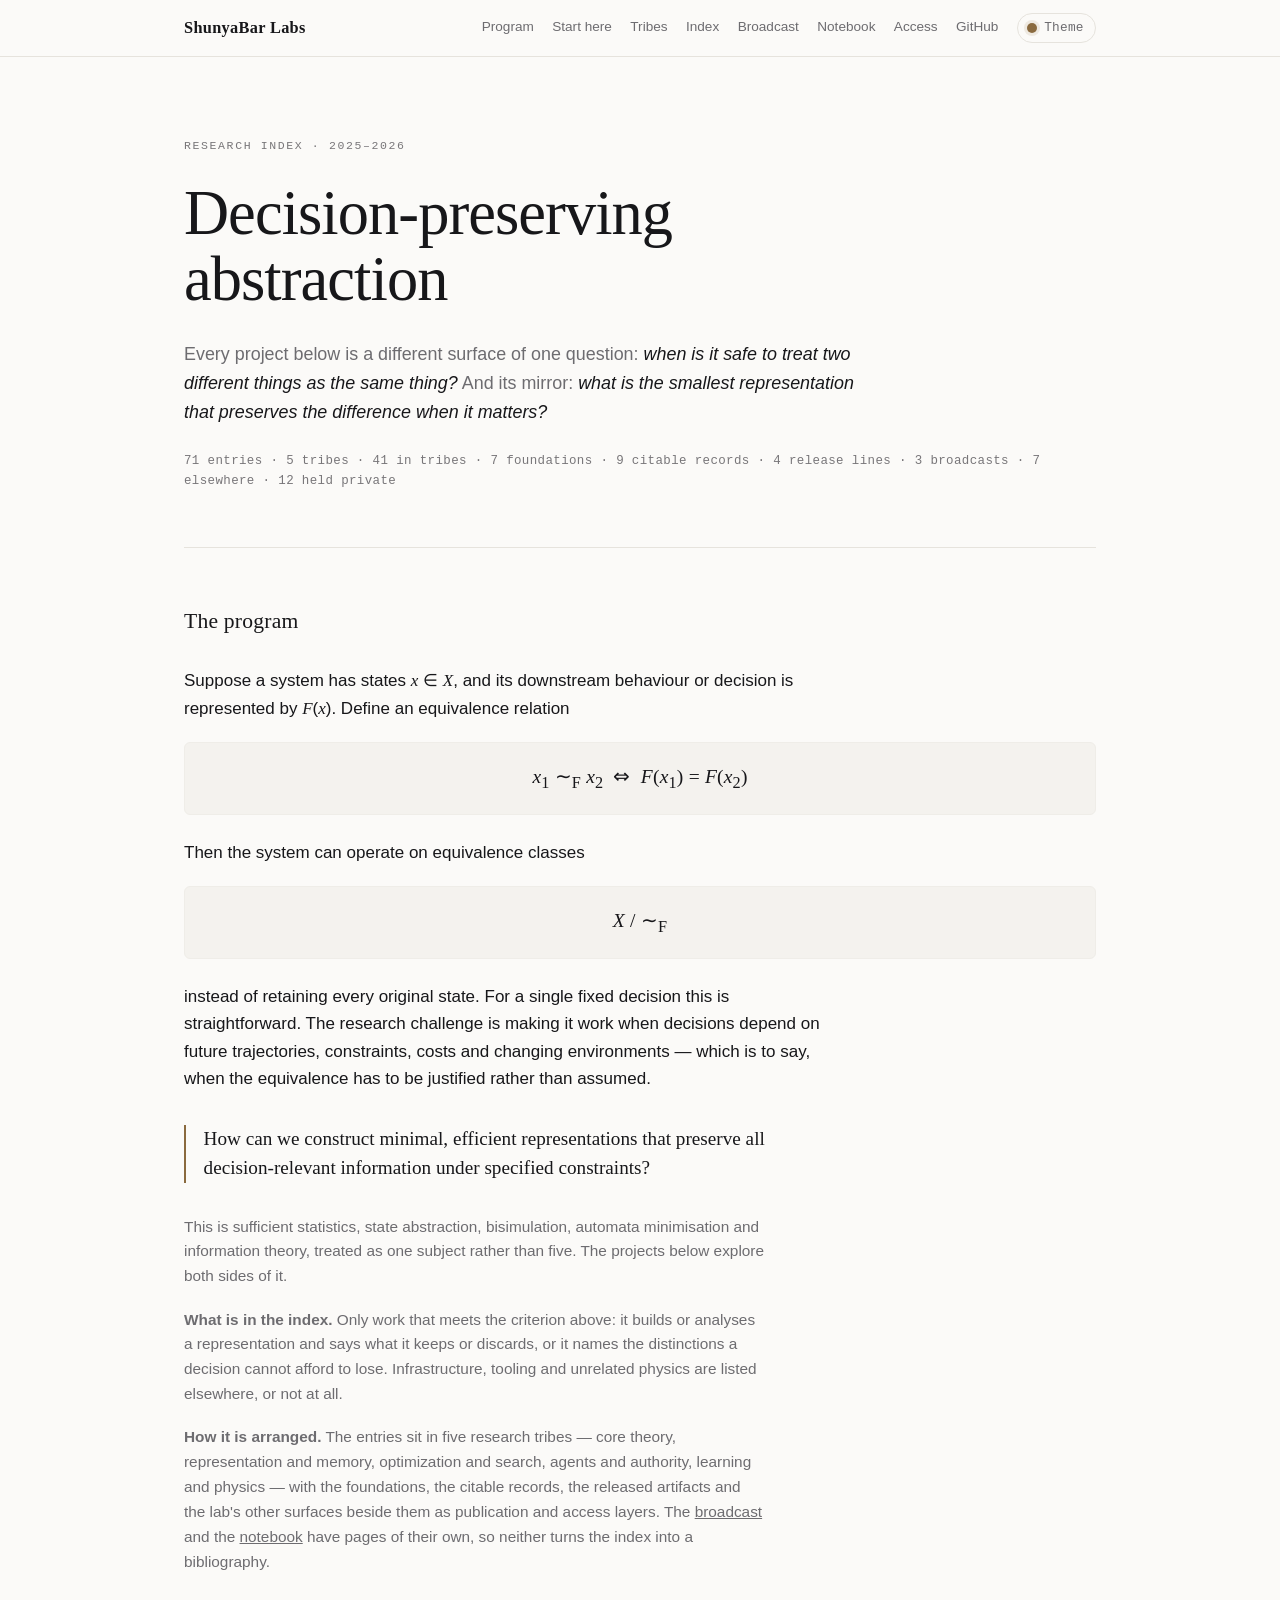
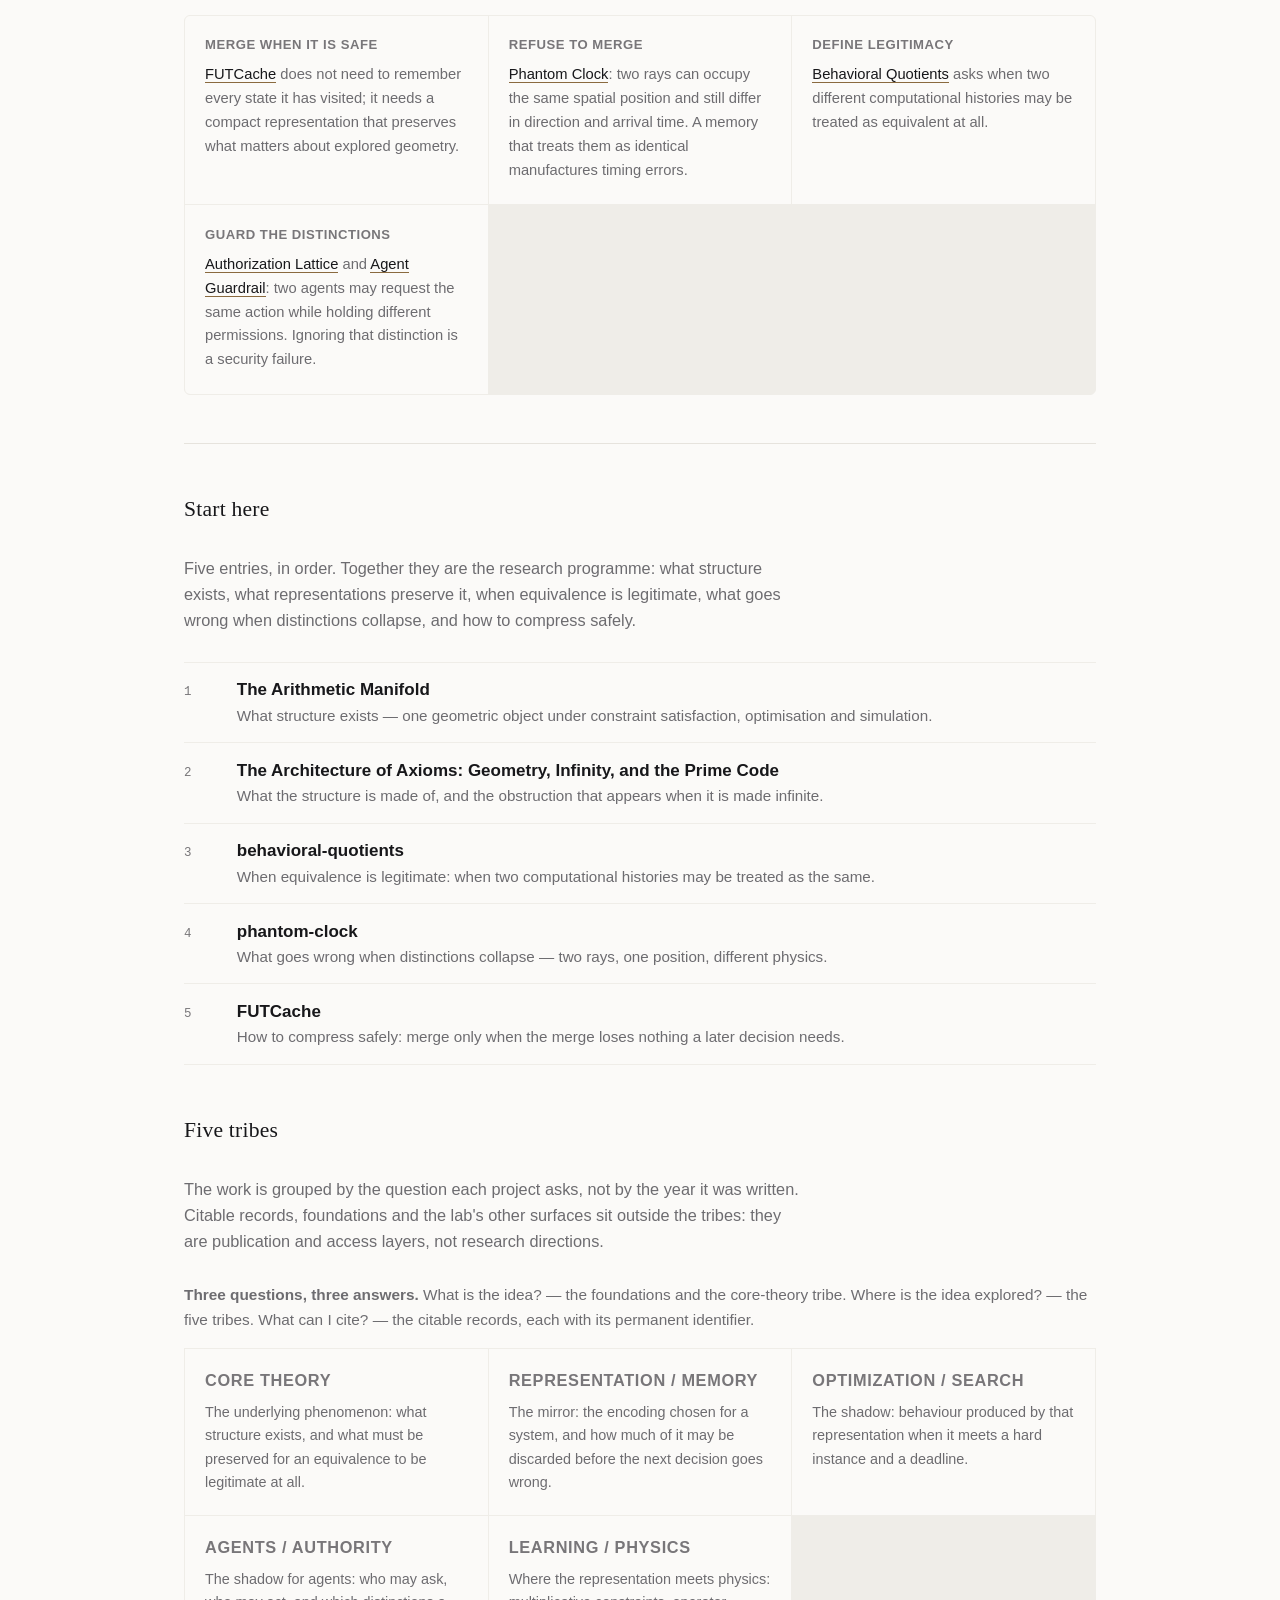
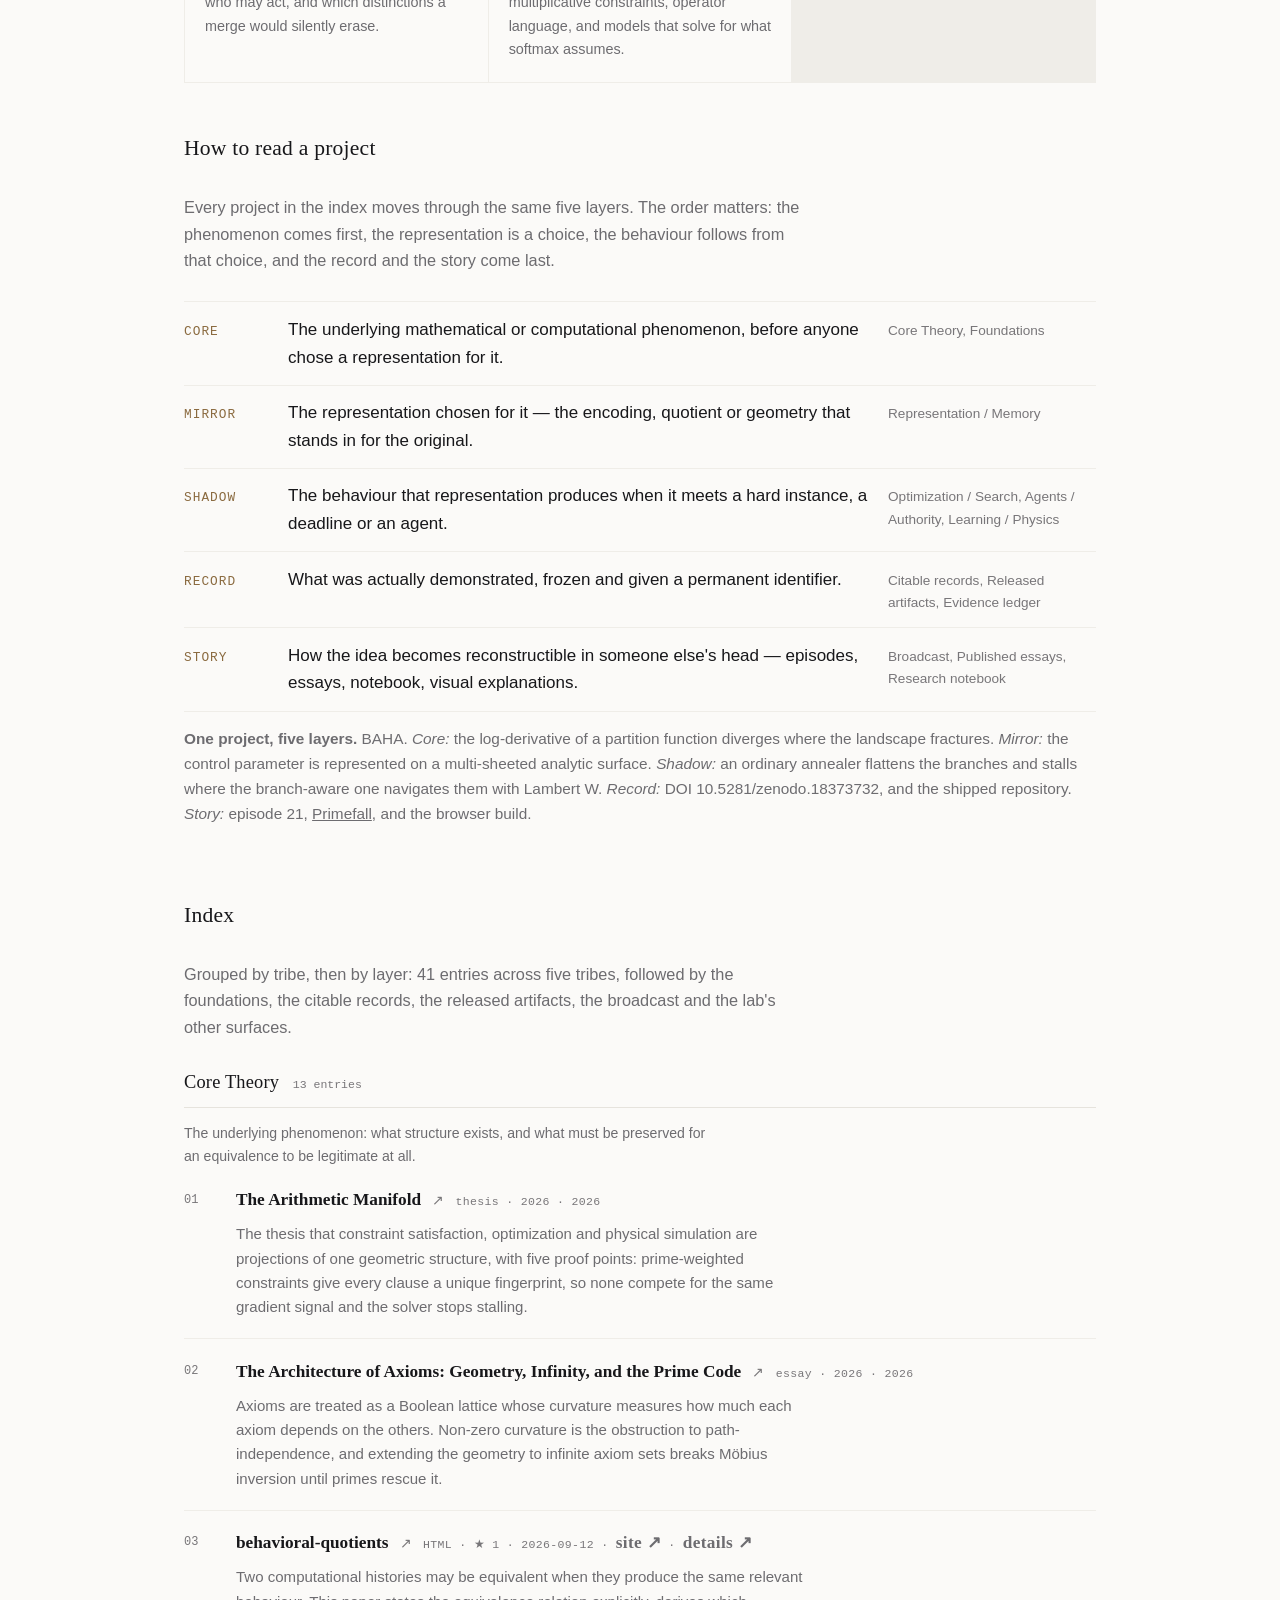
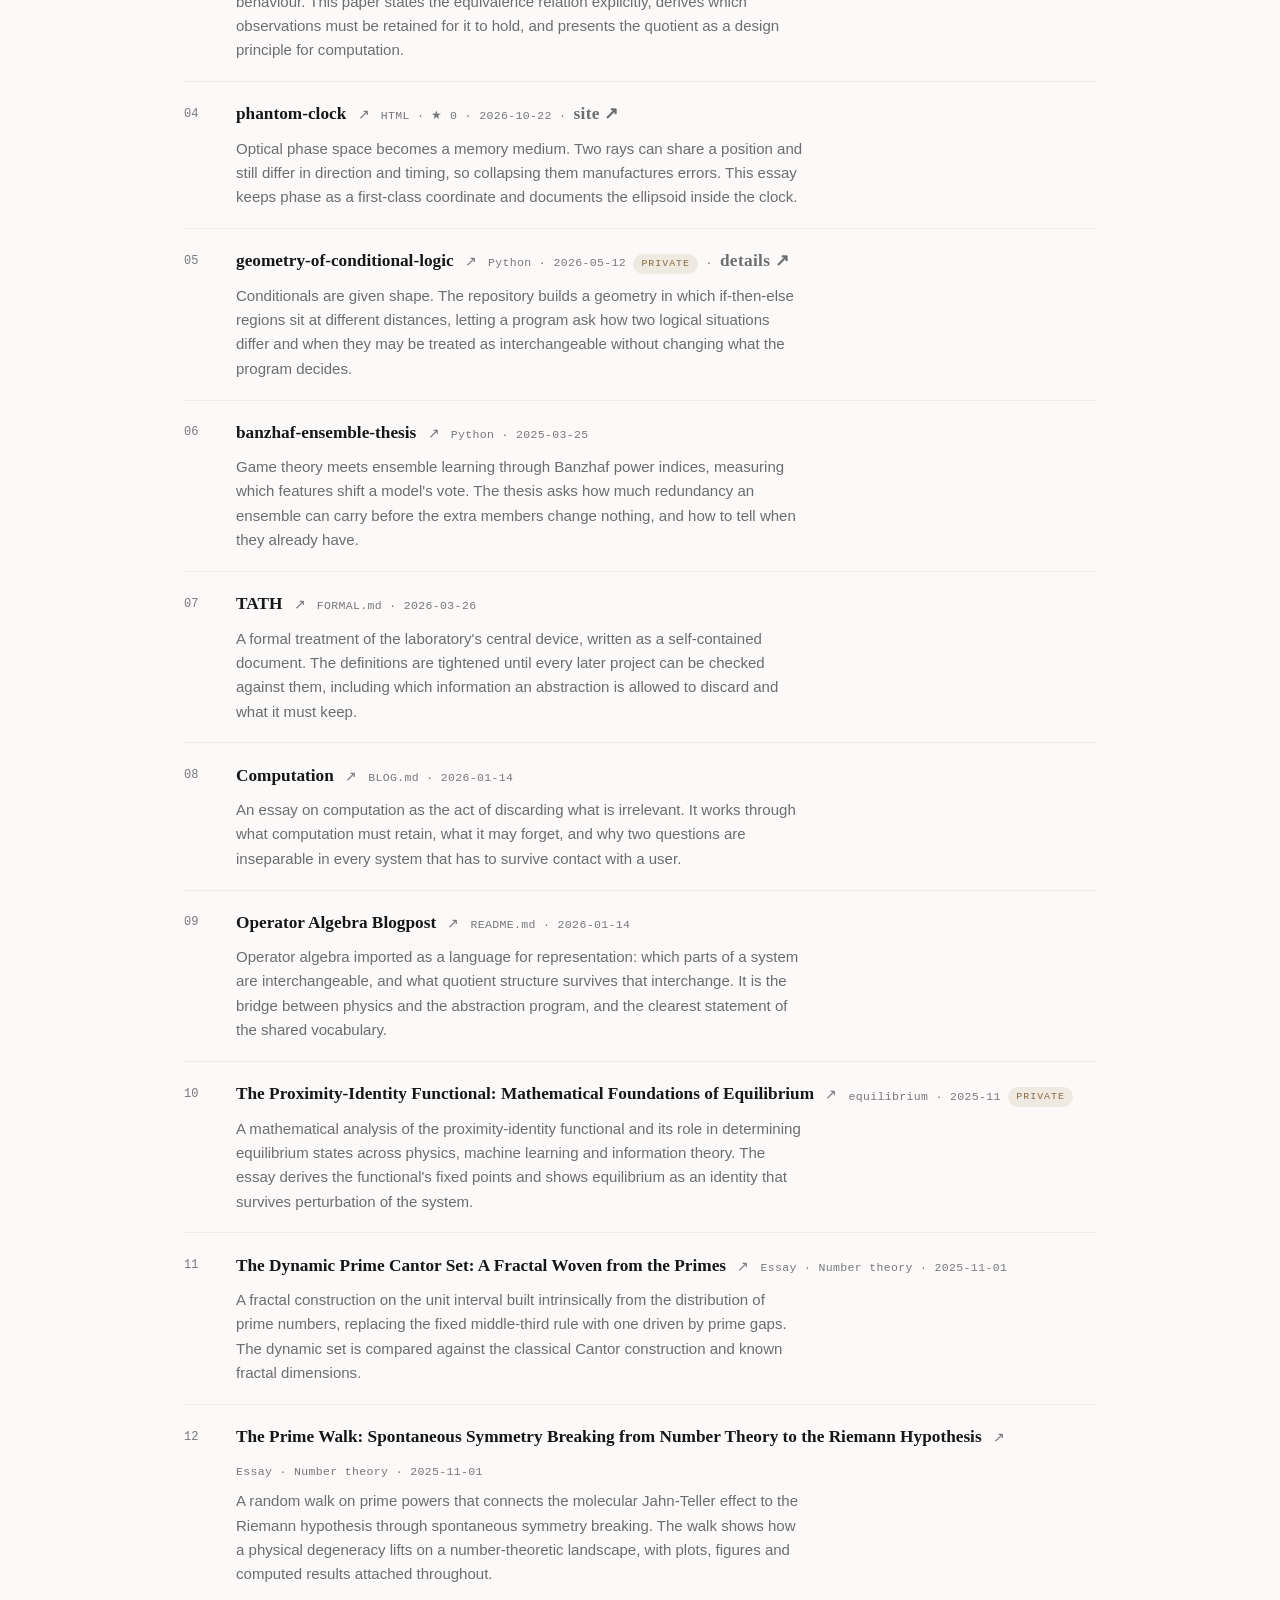
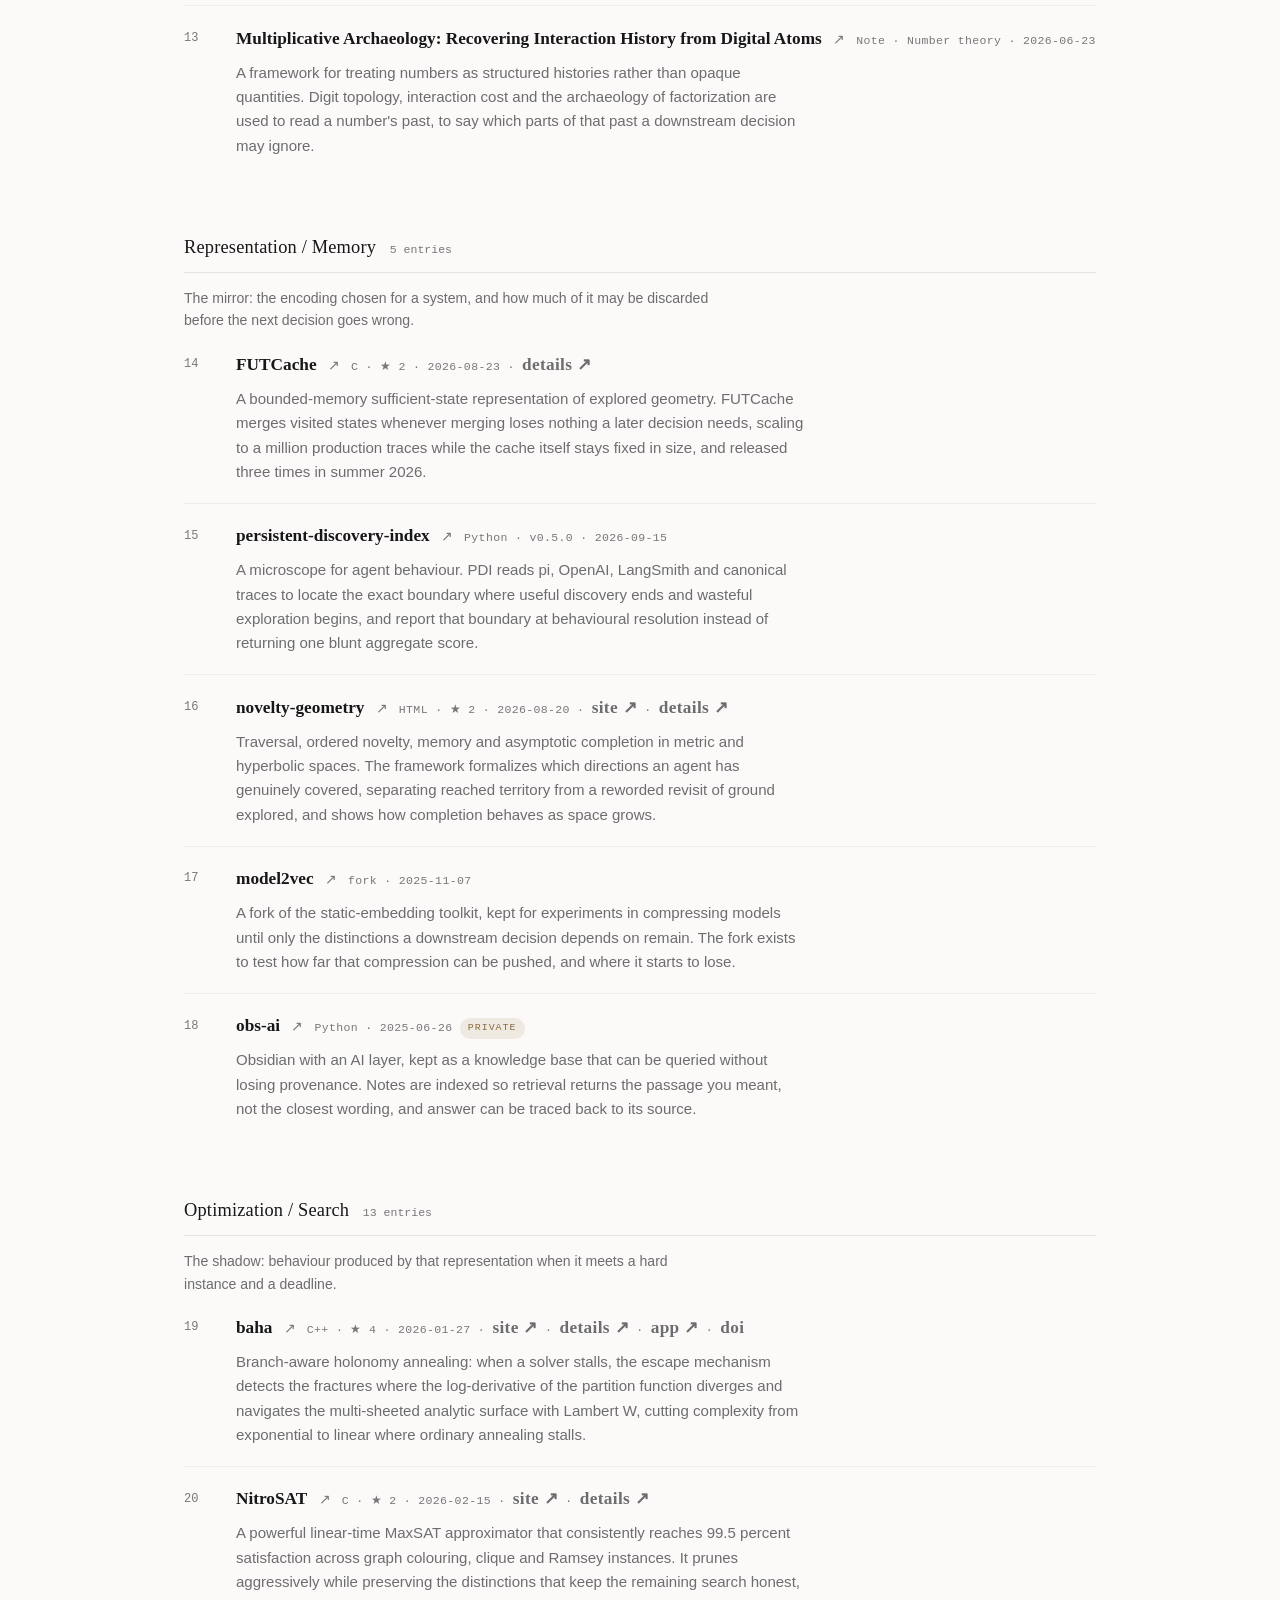
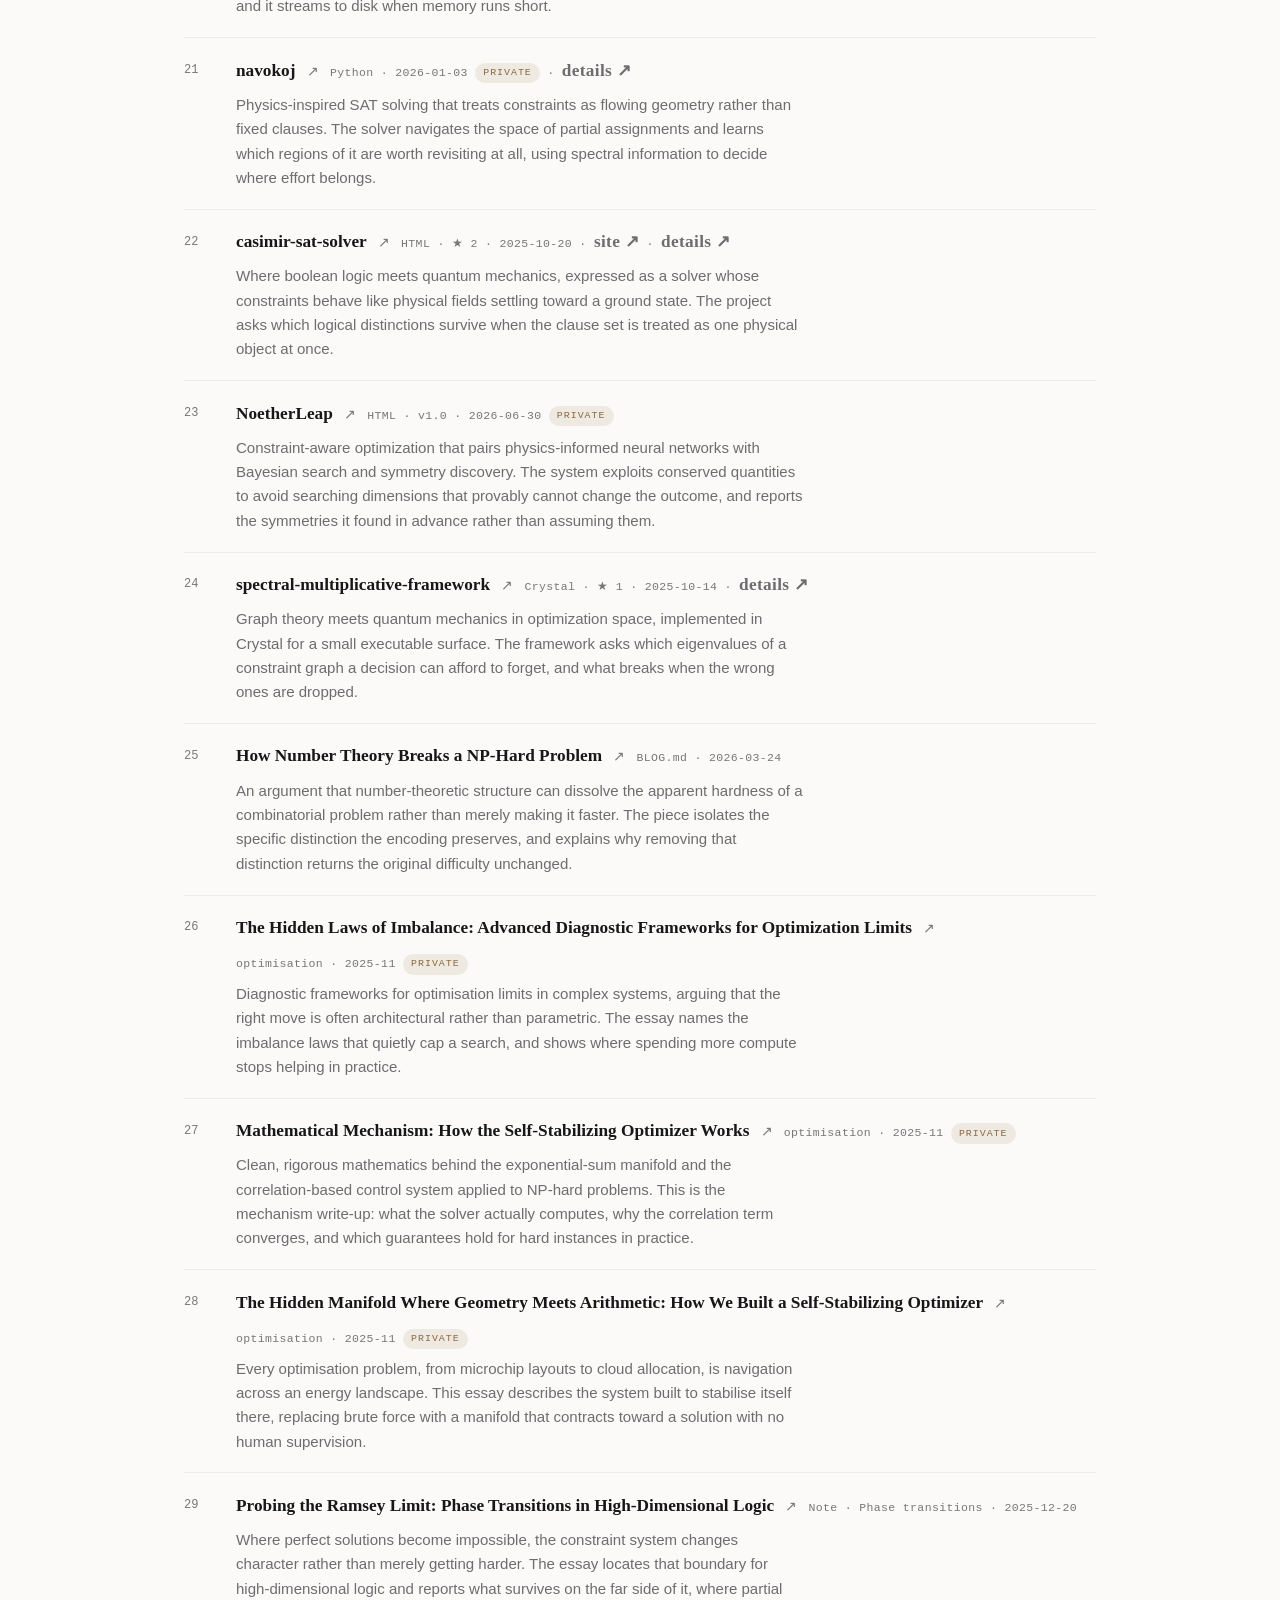
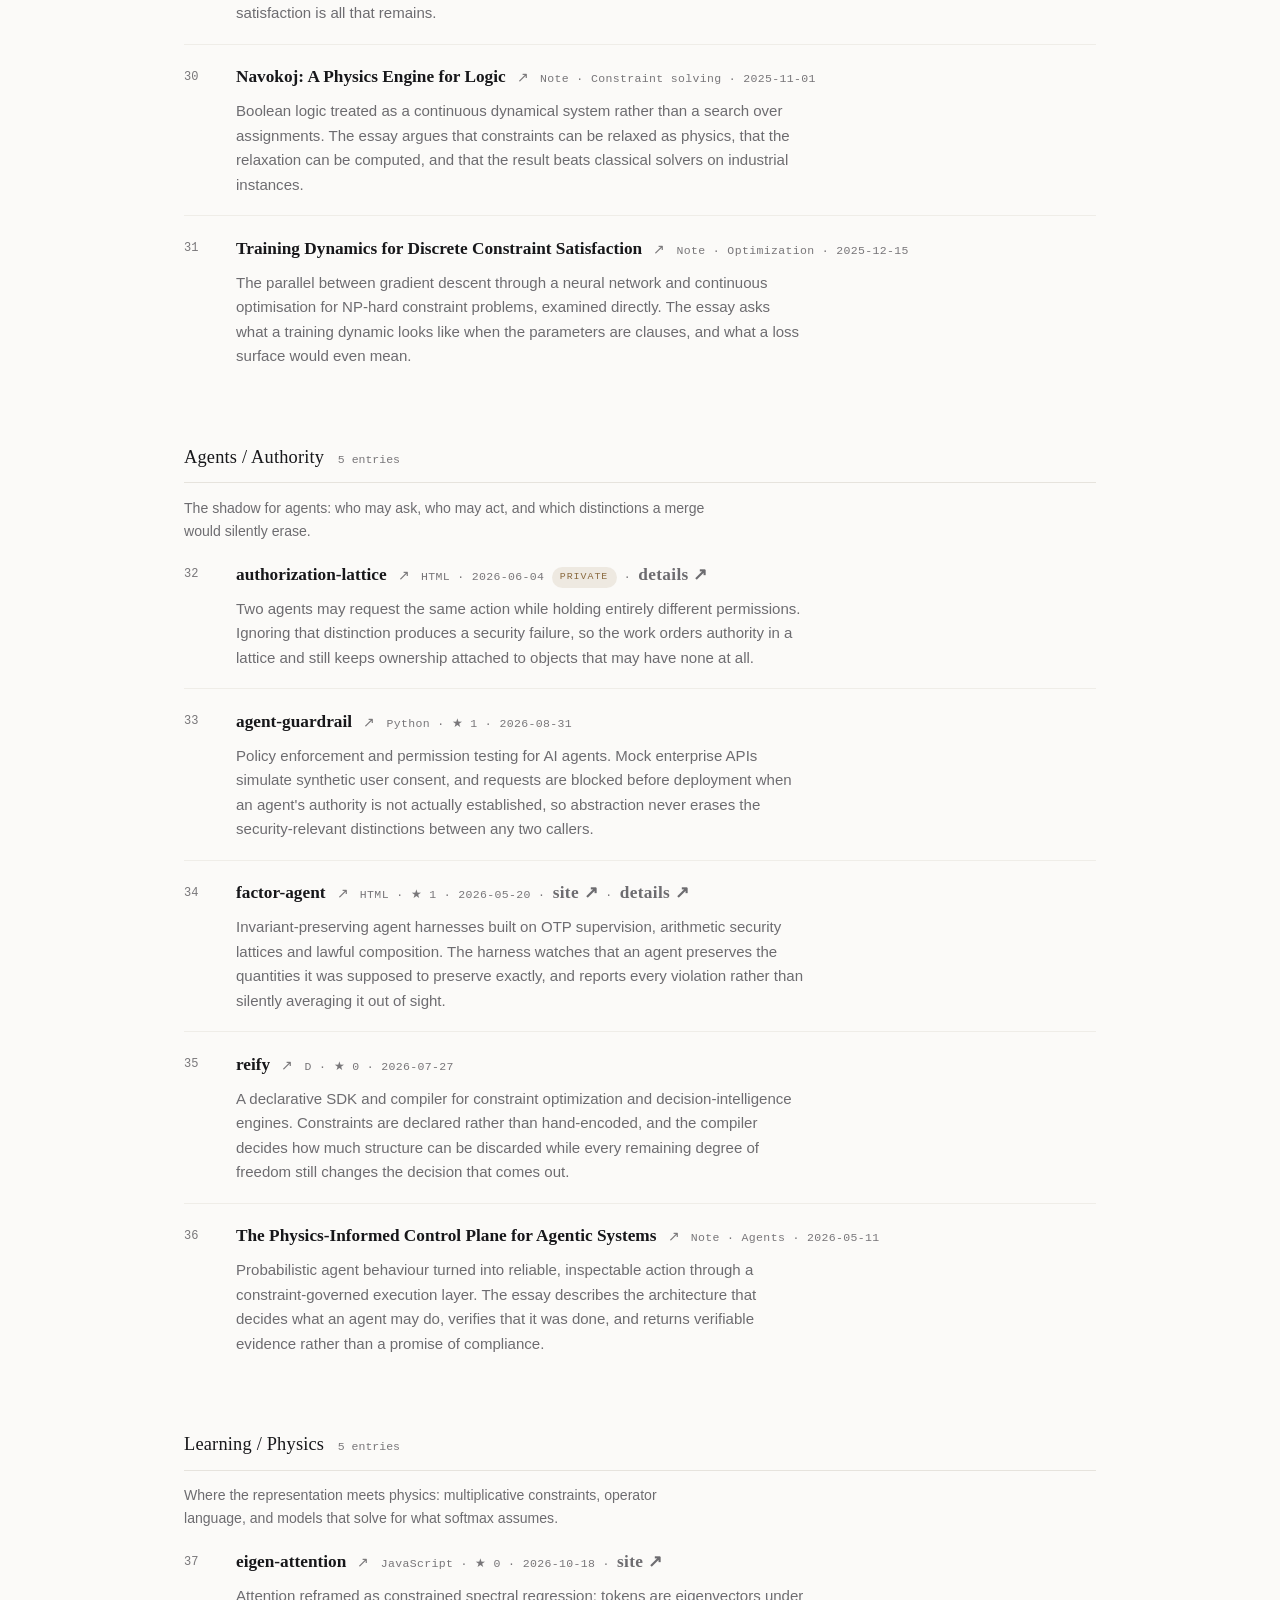
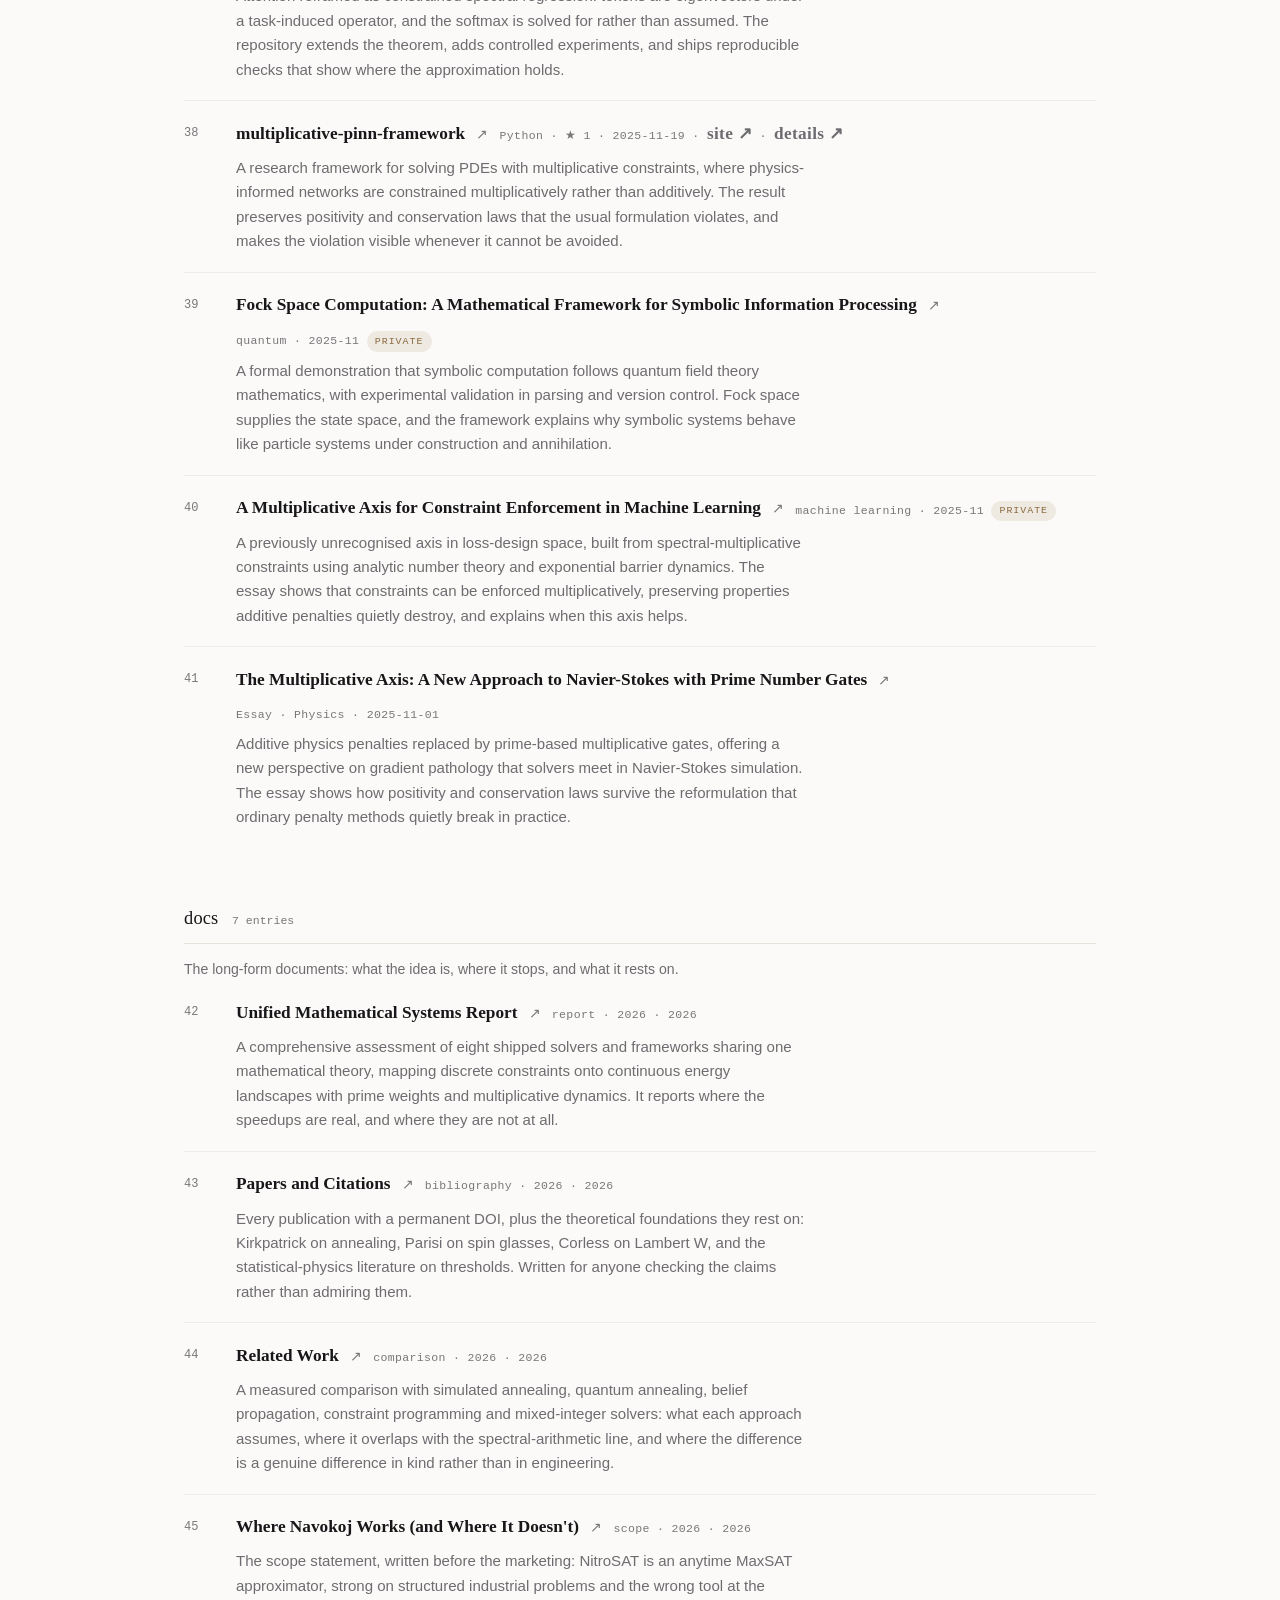
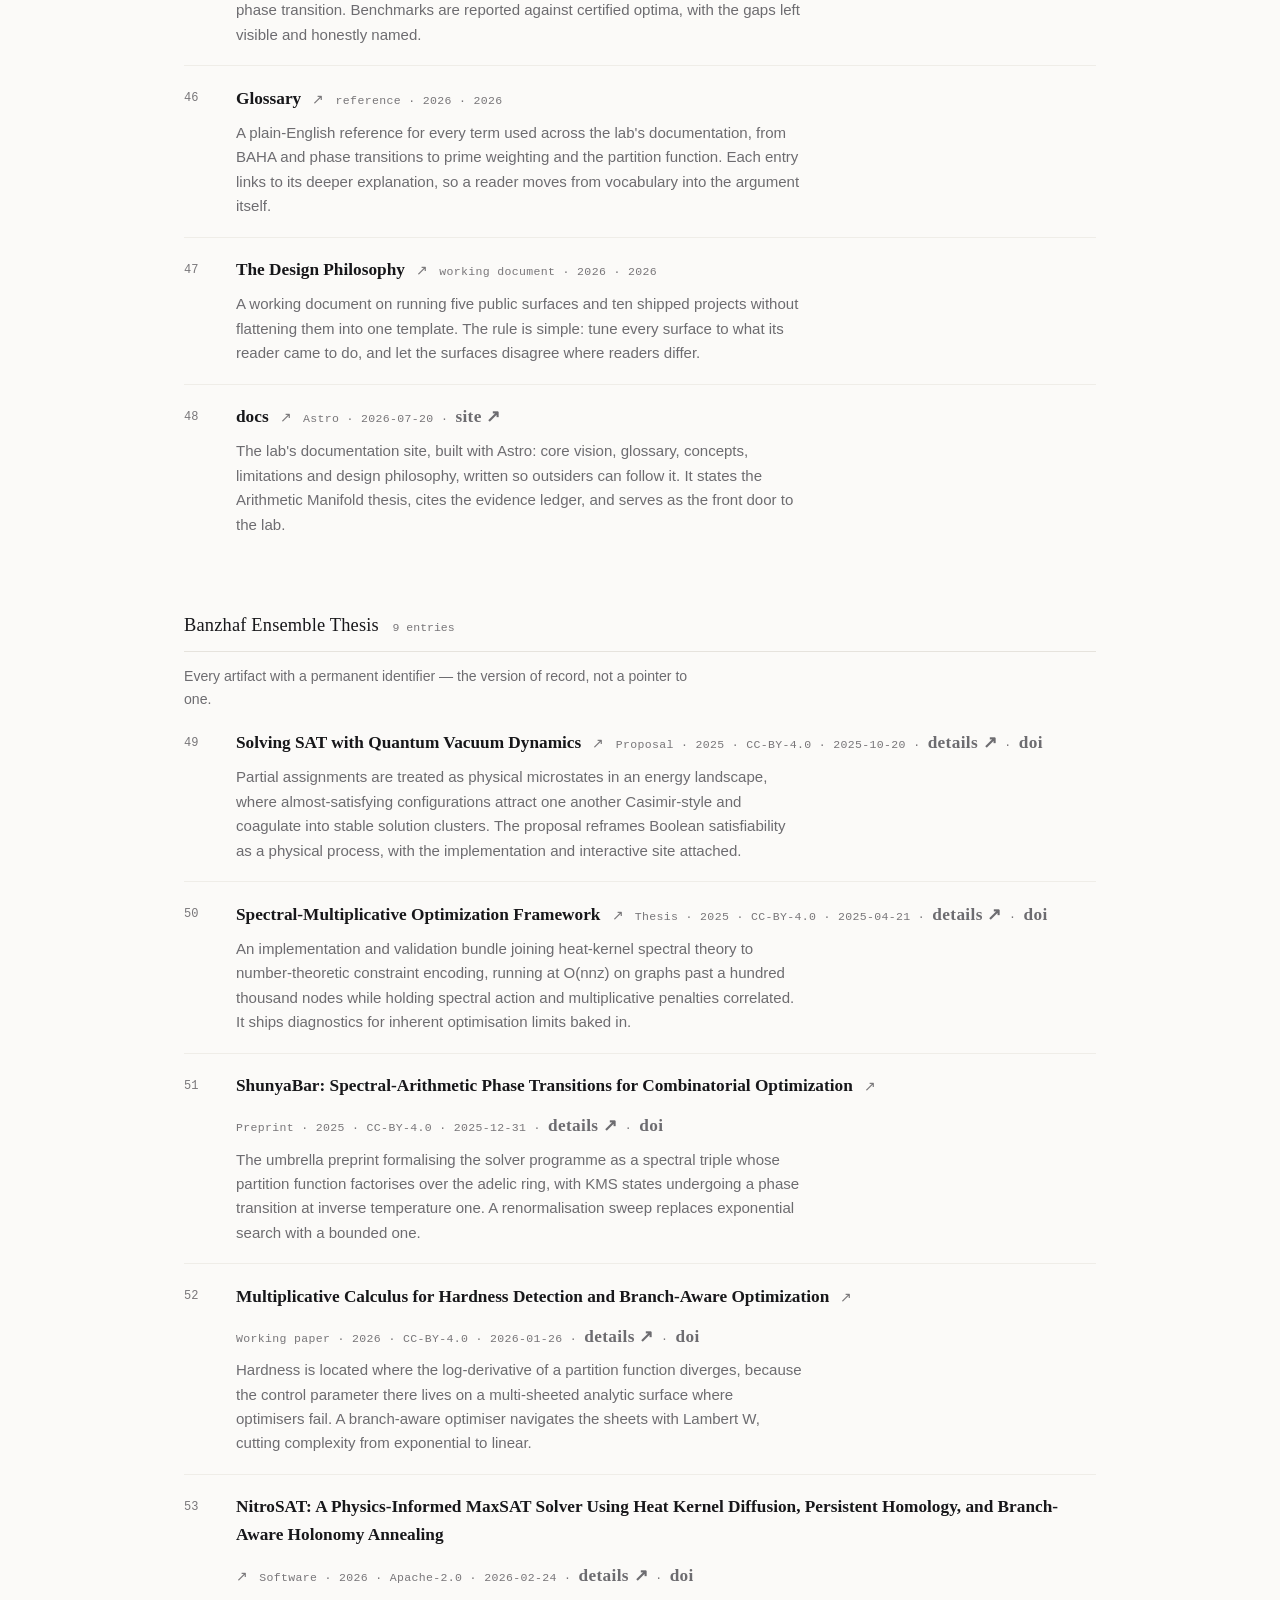
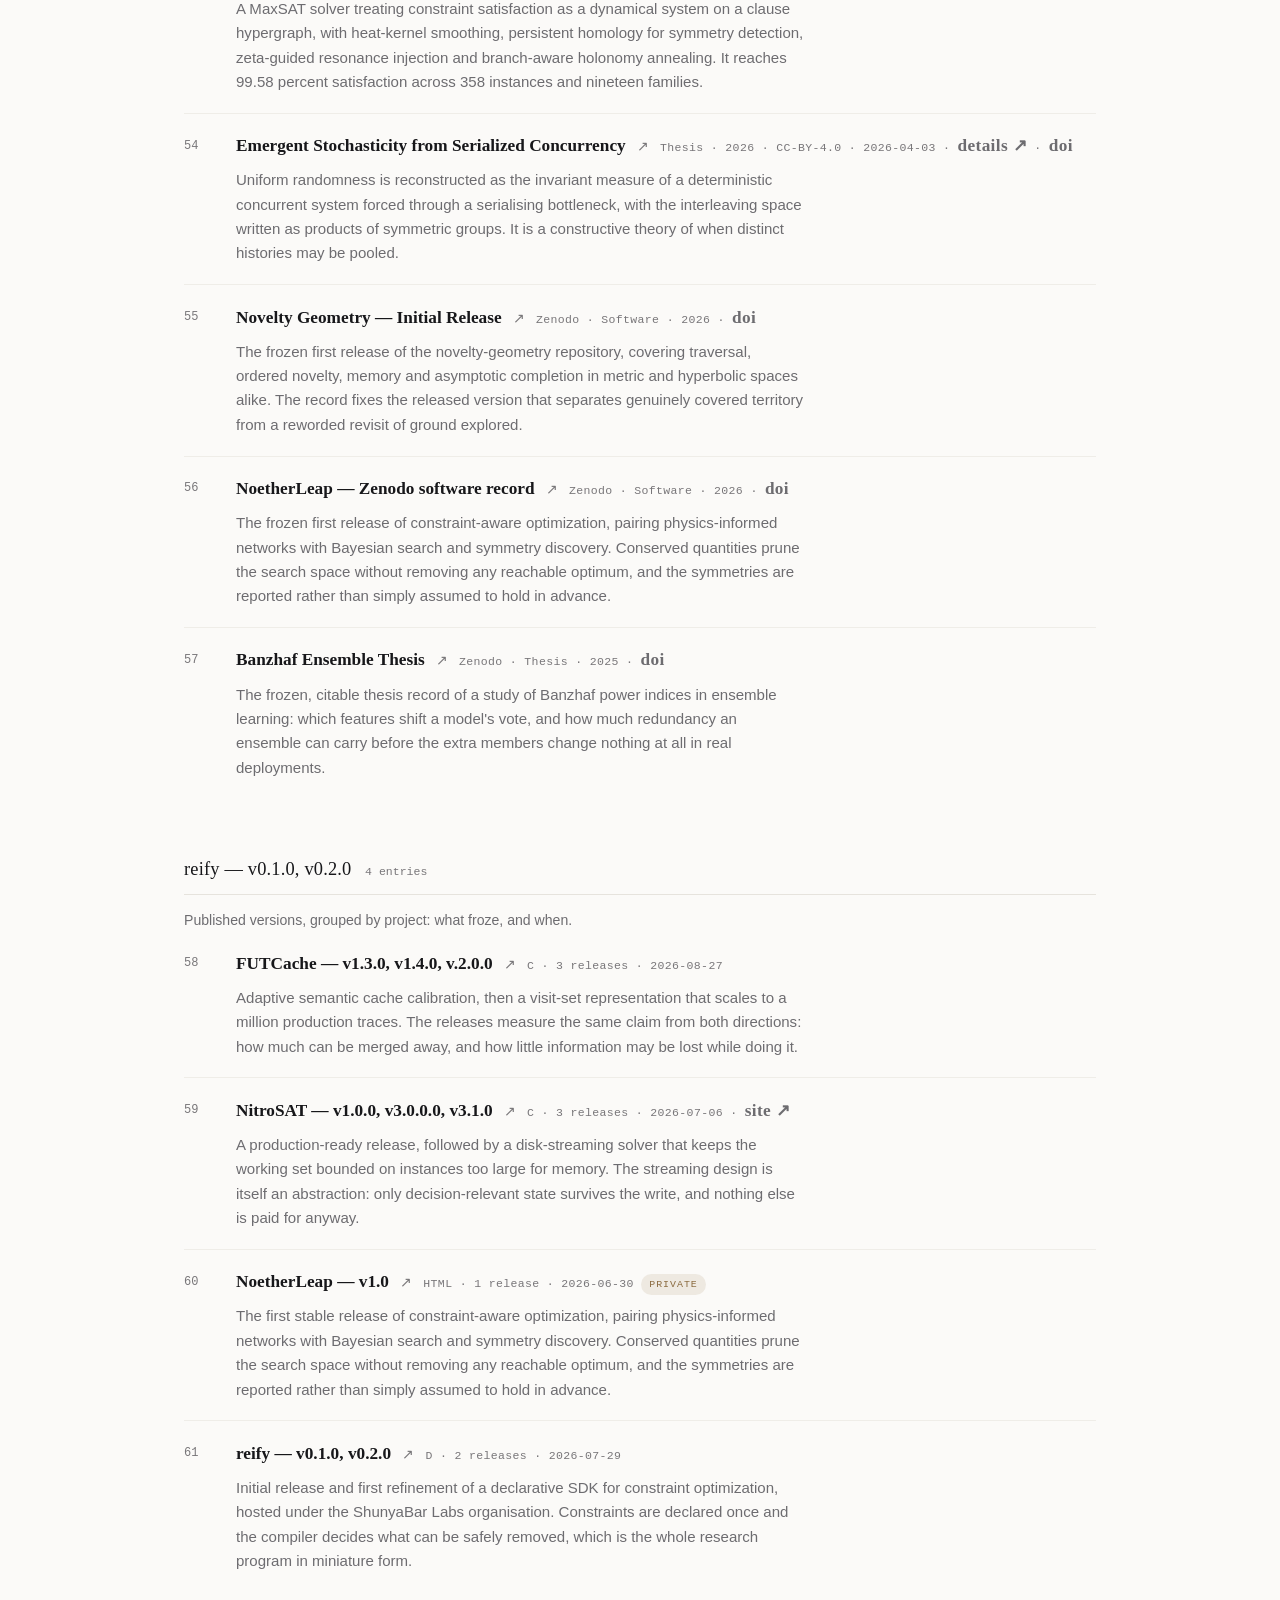
==== commit 0d3f0af5: "Restructure the index into research tribes, layers, broadcast and notebook" ====
--- a/index.html
+++ b/index.html
@@ -16,7 +16,11 @@
     <a class="wordmark" href="#top">ShunyaBar&nbsp;Labs</a>
     <nav class="nav">
       <a href="#program">Program</a>
+      <a href="#start">Start here</a>
+      <a href="#tribes">Tribes</a>
       <a href="#index">Index</a>
+      <a href="broadcast.html">Broadcast</a>
+      <a href="notebook.html">Notebook</a>
       <a href="#access">Access</a>
       <a href="https://github.com/sethuiyer" rel="noopener">GitHub</a>
       <button id="theme-toggle" type="button" aria-label="Toggle colour theme">
@@ -36,7 +40,7 @@
       <em>when is it safe to treat two different things as the same thing?</em>
       And its mirror: <em>what is the smallest representation that preserves the difference when it matters?</em>
     </p>
-    <p class="counts">109 entries &middot; 18 repositories &middot; 4 continuing &middot; 4 gists &middot; 6 essays &middot; 8 foundations &middot; 6 citable records &middot; 4 release lines &middot; 52 podcast entries &middot; 7 elsewhere &middot; 12 held private</p>
+    <p class="counts">71 entries &middot; 5 tribes &middot; 41 in tribes &middot; 7 foundations &middot; 9 citable records &middot; 4 release lines &middot; 3 broadcasts &middot; 7 elsewhere &middot; 12 held private</p>
   </section>
 
   <section id="program" class="program">
@@ -85,6 +89,15 @@
       builds or analyses a representation and says what it keeps or discards, or it names the
       distinctions a decision cannot afford to lose. Infrastructure, tooling and unrelated
       physics are listed elsewhere, or not at all.
+    </p>
+
+    <p class="aside">
+      <strong>How it is arranged.</strong> The entries sit in five research tribes — core
+      theory, representation and memory, optimization and search, agents and authority,
+      learning and physics — with the foundations, the citable records, the released
+      artifacts and the lab's other surfaces beside them as publication and access layers.
+      The <a href="broadcast.html">broadcast</a> and the <a href="notebook.html">notebook</a>
+      have pages of their own, so neither turns the index into a bibliography.
     </p>
 
     <div class="vignettes">
@@ -115,18 +128,173 @@
     </div>
   </section>
 
+  <section id="start" class="start">
+    <h2>Start here</h2>
+    <p class="lede-small">
+      Five entries, in order. Together they are the research programme:
+      what structure exists, what representations preserve it, when equivalence is
+      legitimate, what goes wrong when distinctions collapse, and how to compress safely.
+    </p>
+    <ol class="path">
+        <li>
+          <span class="step">1</span>
+          <a href="https://sethuiyer.github.io/docs/core-vision/" rel="noopener">The Arithmetic Manifold</a>
+          <span class="gloss">What structure exists — one geometric object under constraint satisfaction, optimisation and simulation.</span>
+        </li>
+        <li>
+          <span class="step">2</span>
+          <a href="https://sethuiyer.github.io/docs/axiom-architecture/" rel="noopener">The Architecture of Axioms: Geometry, Infinity, and the Prime Code</a>
+          <span class="gloss">What the structure is made of, and the obstruction that appears when it is made infinite.</span>
+        </li>
+        <li>
+          <span class="step">3</span>
+          <a href="https://github.com/sethuiyer/behavioral-quotients" rel="noopener">behavioral-quotients</a>
+          <span class="gloss">When equivalence is legitimate: when two computational histories may be treated as the same.</span>
+        </li>
+        <li>
+          <span class="step">4</span>
+          <a href="https://github.com/sethuiyer/phantom-clock" rel="noopener">phantom-clock</a>
+          <span class="gloss">What goes wrong when distinctions collapse — two rays, one position, different physics.</span>
+        </li>
+        <li>
+          <span class="step">5</span>
+          <a href="https://github.com/sethuiyer/FUTCache" rel="noopener">FUTCache</a>
+          <span class="gloss">How to compress safely: merge only when the merge loses nothing a later decision needs.</span>
+        </li>
+    </ol>
+  </section>
+
+  <section id="tribes" class="tribes">
+    <h2>Five tribes</h2>
+    <p class="lede-small">
+      The work is grouped by the question each project asks, not by the year it was written.
+      Citable records, foundations and the lab's other surfaces sit outside the tribes:
+      they are publication and access layers, not research directions.
+    </p>
+    <p class="aside">
+      <strong>Three questions, three answers.</strong> What is the idea? — the foundations and
+      the core-theory tribe. Where is the idea explored? — the five tribes. What can I cite? —
+      the citable records, each with its permanent identifier.
+    </p>
+    <div class="cards">
+      <a class="card" href="#core">
+        <h3>Core Theory</h3>
+        <p>The underlying phenomenon: what structure exists, and what must be preserved for an equivalence to be legitimate at all.</p>
+      </a>
+      <a class="card" href="#representation">
+        <h3>Representation / Memory</h3>
+        <p>The mirror: the encoding chosen for a system, and how much of it may be discarded before the next decision goes wrong.</p>
+      </a>
+      <a class="card" href="#optimization">
+        <h3>Optimization / Search</h3>
+        <p>The shadow: behaviour produced by that representation when it meets a hard instance and a deadline.</p>
+      </a>
+      <a class="card" href="#agents">
+        <h3>Agents / Authority</h3>
+        <p>The shadow for agents: who may ask, who may act, and which distinctions a merge would silently erase.</p>
+      </a>
+      <a class="card" href="#learning">
+        <h3>Learning / Physics</h3>
+        <p>Where the representation meets physics: multiplicative constraints, operator language, and models that solve for what softmax assumes.</p>
+      </a>
+    </div>
+  </section>
+
+  <section id="layers" class="layers">
+    <h2>How to read a project</h2>
+    <p class="lede-small">
+      Every project in the index moves through the same five layers.
+      The order matters: the phenomenon comes first, the representation is a choice,
+      the behaviour follows from that choice, and the record and the story come last.
+    </p>
+    <ol class="layers-list">
+        <li>
+          <span class="label">Core</span>
+          <span class="text">The underlying mathematical or computational phenomenon, before anyone chose a representation for it.</span>
+          <span class="where">Core Theory, Foundations</span>
+        </li>
+        <li>
+          <span class="label">Mirror</span>
+          <span class="text">The representation chosen for it — the encoding, quotient or geometry that stands in for the original.</span>
+          <span class="where">Representation / Memory</span>
+        </li>
+        <li>
+          <span class="label">Shadow</span>
+          <span class="text">The behaviour that representation produces when it meets a hard instance, a deadline or an agent.</span>
+          <span class="where">Optimization / Search, Agents / Authority, Learning / Physics</span>
+        </li>
+        <li>
+          <span class="label">Record</span>
+          <span class="text">What was actually demonstrated, frozen and given a permanent identifier.</span>
+          <span class="where">Citable records, Released artifacts, Evidence ledger</span>
+        </li>
+        <li>
+          <span class="label">Story</span>
+          <span class="text">How the idea becomes reconstructible in someone else&#x27;s head — episodes, essays, notebook, visual explanations.</span>
+          <span class="where">Broadcast, Published essays, Research notebook</span>
+        </li>
+    </ol>
+    <p class="aside">
+      <strong>One project, five layers.</strong> BAHA. <em>Core:</em> the log-derivative of a
+      partition function diverges where the landscape fractures. <em>Mirror:</em> the control
+      parameter is represented on a multi-sheeted analytic surface. <em>Shadow:</em> an ordinary
+      annealer flattens the branches and stalls where the branch-aware one navigates them with
+      Lambert W. <em>Record:</em> DOI 10.5281/zenodo.18373732, and the shipped repository.
+      <em>Story:</em> episode 21, <a href="https://www.youtube.com/watch?v=Jcu8BoKnIEc" rel="noopener">Primefall</a>,
+      and the browser build.
+    </p>
+  </section>
+
   <section id="index" class="index">
     <h2>Index</h2>
-    <section class="group" id="repos">
+    <p class="lede-small">
+      Grouped by tribe, then by layer: 41 entries across five tribes,
+      followed by the foundations, the citable records, the released artifacts,
+      the broadcast and the lab's other surfaces.
+    </p>
+    <section class="group" id="core">
       <div class="group-head">
-        <h2>Repositories</h2>
-        <span class="count">18 entries</span>
-      </div>
-      <p class="group-note">18 repositories created since October 2025 — each a different surface of the same question.</p>
+        <h2>Core Theory</h2>
+        <span class="count">13 entries</span>
+      </div>
+      <p class="group-note">The underlying phenomenon: what structure exists, and what must be preserved for an equivalence to be legitimate at all.</p>
       <article class="entry">
         <span class="num">01</span>
         <div>
           <div class="entry-title">
+            <a href="https://sethuiyer.github.io/docs/core-vision/" rel="noopener">The Arithmetic Manifold</a>
+            <span class="arrow" aria-hidden="true">&#8599;</span>
+            <span class="meta">thesis &middot; 2026 &middot; <span class="date">2026</span></span>
+          </div>
+          <p class="summary">The thesis that constraint satisfaction, optimization and physical simulation are projections of one geometric structure, with five proof points: prime-weighted constraints give every clause a unique fingerprint, so none compete for the same gradient signal and the solver stops stalling.</p>
+        </div>
+      </article>
+      <article class="entry">
+        <span class="num">02</span>
+        <div>
+          <div class="entry-title">
+            <a href="https://sethuiyer.github.io/docs/axiom-architecture/" rel="noopener">The Architecture of Axioms: Geometry, Infinity, and the Prime Code</a>
+            <span class="arrow" aria-hidden="true">&#8599;</span>
+            <span class="meta">essay &middot; 2026 &middot; <span class="date">2026</span></span>
+          </div>
+          <p class="summary">Axioms are treated as a Boolean lattice whose curvature measures how much each axiom depends on the others. Non-zero curvature is the obstruction to path-independence, and extending the geometry to infinite axiom sets breaks Möbius inversion until primes rescue it.</p>
+        </div>
+      </article>
+      <article class="entry">
+        <span class="num">03</span>
+        <div>
+          <div class="entry-title">
+            <a href="https://github.com/sethuiyer/behavioral-quotients" rel="noopener">behavioral-quotients</a>
+            <span class="arrow" aria-hidden="true">&#8599;</span>
+            <span class="meta">HTML &middot; ★ 1 &middot; <span class="date">2026-09-12</span> &middot; <a class="site-link" href="https://sethuiyer.github.io/behavioral-quotients/" rel="noopener">site &#8599;</a> &middot; <a class="site-link" href="https://sethuiyer.github.io/docs/projects/behavioral-quotients/" rel="noopener">details &#8599;</a></span>
+          </div>
+          <p class="summary">Two computational histories may be equivalent when they produce the same relevant behaviour. This paper states the equivalence relation explicitly, derives which observations must be retained for it to hold, and presents the quotient as a design principle for computation.</p>
+        </div>
+      </article>
+      <article class="entry">
+        <span class="num">04</span>
+        <div>
+          <div class="entry-title">
             <a href="https://github.com/sethuiyer/phantom-clock" rel="noopener">phantom-clock</a>
             <span class="arrow" aria-hidden="true">&#8599;</span>
             <span class="meta">HTML &middot; ★ 0 &middot; <span class="date">2026-10-22</span> &middot; <a class="site-link" href="https://sethuiyer.github.io/phantom-clock/" rel="noopener">site &#8599;</a></span>
@@ -135,7 +303,391 @@
         </div>
       </article>
       <article class="entry">
-        <span class="num">02</span>
+        <span class="num">05</span>
+        <div>
+          <div class="entry-title">
+            <a href="https://github.com/sethuiyer/geometry-of-conditional-logic" rel="noopener">geometry-of-conditional-logic</a>
+            <span class="arrow" aria-hidden="true">&#8599;</span>
+            <span class="meta">Python &middot; <span class="date">2026-05-12</span> <span class="chip">private</span> &middot; <a class="site-link" href="https://sethuiyer.github.io/docs/projects/geometry-of-conditional-logic/" rel="noopener">details &#8599;</a></span>
+          </div>
+          <p class="summary">Conditionals are given shape. The repository builds a geometry in which if-then-else regions sit at different distances, letting a program ask how two logical situations differ and when they may be treated as interchangeable without changing what the program decides.</p>
+        </div>
+      </article>
+      <article class="entry">
+        <span class="num">06</span>
+        <div>
+          <div class="entry-title">
+            <a href="https://github.com/sethuiyer/banzhaf-ensemble-thesis" rel="noopener">banzhaf-ensemble-thesis</a>
+            <span class="arrow" aria-hidden="true">&#8599;</span>
+            <span class="meta">Python &middot; <span class="date">2025-03-25</span></span>
+          </div>
+          <p class="summary">Game theory meets ensemble learning through Banzhaf power indices, measuring which features shift a model&#x27;s vote. The thesis asks how much redundancy an ensemble can carry before the extra members change nothing, and how to tell when they already have.</p>
+        </div>
+      </article>
+      <article class="entry">
+        <span class="num">07</span>
+        <div>
+          <div class="entry-title">
+            <a href="https://gist.github.com/sethuiyer/95163626f16f4f7c5736d88fe6799587" rel="noopener">TATH</a>
+            <span class="arrow" aria-hidden="true">&#8599;</span>
+            <span class="meta">FORMAL.md &middot; <span class="date">2026-03-26</span></span>
+          </div>
+          <p class="summary">A formal treatment of the laboratory&#x27;s central device, written as a self-contained document. The definitions are tightened until every later project can be checked against them, including which information an abstraction is allowed to discard and what it must keep.</p>
+        </div>
+      </article>
+      <article class="entry">
+        <span class="num">08</span>
+        <div>
+          <div class="entry-title">
+            <a href="https://gist.github.com/sethuiyer/0f0c58dda163472e77272160391c1b4d" rel="noopener">Computation</a>
+            <span class="arrow" aria-hidden="true">&#8599;</span>
+            <span class="meta">BLOG.md &middot; <span class="date">2026-01-14</span></span>
+          </div>
+          <p class="summary">An essay on computation as the act of discarding what is irrelevant. It works through what computation must retain, what it may forget, and why two questions are inseparable in every system that has to survive contact with a user.</p>
+        </div>
+      </article>
+      <article class="entry">
+        <span class="num">09</span>
+        <div>
+          <div class="entry-title">
+            <a href="https://gist.github.com/sethuiyer/26a3ed75b2a535bcb28b2d2f7af81616" rel="noopener">Operator Algebra Blogpost</a>
+            <span class="arrow" aria-hidden="true">&#8599;</span>
+            <span class="meta">README.md &middot; <span class="date">2026-01-14</span></span>
+          </div>
+          <p class="summary">Operator algebra imported as a language for representation: which parts of a system are interchangeable, and what quotient structure survives that interchange. It is the bridge between physics and the abstraction program, and the clearest statement of the shared vocabulary.</p>
+        </div>
+      </article>
+      <article class="entry">
+        <span class="num">10</span>
+        <div>
+          <div class="entry-title">
+            <a href="https://github.com/sethuiyer/shunyabar-labs-archive/blob/main/posts/proximity-identity-equilibrium.html" rel="noopener">The Proximity-Identity Functional: Mathematical Foundations of Equilibrium</a>
+            <span class="arrow" aria-hidden="true">&#8599;</span>
+            <span class="meta">equilibrium &middot; <span class="date">2025-11</span> <span class="chip">private</span></span>
+          </div>
+          <p class="summary">A mathematical analysis of the proximity-identity functional and its role in determining equilibrium states across physics, machine learning and information theory. The essay derives the functional&#x27;s fixed points and shows equilibrium as an identity that survives perturbation of the system.</p>
+        </div>
+      </article>
+      <article class="entry">
+        <span class="num">11</span>
+        <div>
+          <div class="entry-title">
+            <a href="https://research.shunyabar.foo/posts/dynamic-prime-cantor-set.html" rel="noopener">The Dynamic Prime Cantor Set: A Fractal Woven from the Primes</a>
+            <span class="arrow" aria-hidden="true">&#8599;</span>
+            <span class="meta">Essay &middot; Number theory &middot; <span class="date">2025-11-01</span></span>
+          </div>
+          <p class="summary">A fractal construction on the unit interval built intrinsically from the distribution of prime numbers, replacing the fixed middle-third rule with one driven by prime gaps. The dynamic set is compared against the classical Cantor construction and known fractal dimensions.</p>
+        </div>
+      </article>
+      <article class="entry">
+        <span class="num">12</span>
+        <div>
+          <div class="entry-title">
+            <a href="https://research.shunyabar.foo/posts/prime-walk-jahn-teller.html" rel="noopener">The Prime Walk: Spontaneous Symmetry Breaking from Number Theory to the Riemann Hypothesis</a>
+            <span class="arrow" aria-hidden="true">&#8599;</span>
+            <span class="meta">Essay &middot; Number theory &middot; <span class="date">2025-11-01</span></span>
+          </div>
+          <p class="summary">A random walk on prime powers that connects the molecular Jahn-Teller effect to the Riemann hypothesis through spontaneous symmetry breaking. The walk shows how a physical degeneracy lifts on a number-theoretic landscape, with plots, figures and computed results attached throughout.</p>
+        </div>
+      </article>
+      <article class="entry">
+        <span class="num">13</span>
+        <div>
+          <div class="entry-title">
+            <a href="https://sethuiyer.github.io/docs/blog/multiplicative-archaeology/" rel="noopener">Multiplicative Archaeology: Recovering Interaction History from Digital Atoms</a>
+            <span class="arrow" aria-hidden="true">&#8599;</span>
+            <span class="meta">Note &middot; Number theory &middot; <span class="date">2026-06-23</span></span>
+          </div>
+          <p class="summary">A framework for treating numbers as structured histories rather than opaque quantities. Digit topology, interaction cost and the archaeology of factorization are used to read a number&#x27;s past, to say which parts of that past a downstream decision may ignore.</p>
+        </div>
+      </article>
+    </section>
+
+    <section class="group" id="representation">
+      <div class="group-head">
+        <h2>Representation / Memory</h2>
+        <span class="count">5 entries</span>
+      </div>
+      <p class="group-note">The mirror: the encoding chosen for a system, and how much of it may be discarded before the next decision goes wrong.</p>
+      <article class="entry">
+        <span class="num">14</span>
+        <div>
+          <div class="entry-title">
+            <a href="https://github.com/sethuiyer/FUTCache" rel="noopener">FUTCache</a>
+            <span class="arrow" aria-hidden="true">&#8599;</span>
+            <span class="meta">C &middot; ★ 2 &middot; <span class="date">2026-08-23</span> &middot; <a class="site-link" href="https://sethuiyer.github.io/docs/projects/futcache/" rel="noopener">details &#8599;</a></span>
+          </div>
+          <p class="summary">A bounded-memory sufficient-state representation of explored geometry. FUTCache merges visited states whenever merging loses nothing a later decision needs, scaling to a million production traces while the cache itself stays fixed in size, and released three times in summer 2026.</p>
+        </div>
+      </article>
+      <article class="entry">
+        <span class="num">15</span>
+        <div>
+          <div class="entry-title">
+            <a href="https://github.com/sethuiyer/persistent-discovery-index" rel="noopener">persistent-discovery-index</a>
+            <span class="arrow" aria-hidden="true">&#8599;</span>
+            <span class="meta">Python &middot; v0.5.0 &middot; <span class="date">2026-09-15</span></span>
+          </div>
+          <p class="summary">A microscope for agent behaviour. PDI reads pi, OpenAI, LangSmith and canonical traces to locate the exact boundary where useful discovery ends and wasteful exploration begins, and report that boundary at behavioural resolution instead of returning one blunt aggregate score.</p>
+        </div>
+      </article>
+      <article class="entry">
+        <span class="num">16</span>
+        <div>
+          <div class="entry-title">
+            <a href="https://github.com/sethuiyer/novelty-geometry" rel="noopener">novelty-geometry</a>
+            <span class="arrow" aria-hidden="true">&#8599;</span>
+            <span class="meta">HTML &middot; ★ 2 &middot; <span class="date">2026-08-20</span> &middot; <a class="site-link" href="https://sethuiyer.github.io/novelty-geometry/" rel="noopener">site &#8599;</a> &middot; <a class="site-link" href="https://sethuiyer.github.io/docs/projects/novelty-geometry/" rel="noopener">details &#8599;</a></span>
+          </div>
+          <p class="summary">Traversal, ordered novelty, memory and asymptotic completion in metric and hyperbolic spaces. The framework formalizes which directions an agent has genuinely covered, separating reached territory from a reworded revisit of ground explored, and shows how completion behaves as space grows.</p>
+        </div>
+      </article>
+      <article class="entry">
+        <span class="num">17</span>
+        <div>
+          <div class="entry-title">
+            <a href="https://github.com/sethuiyer/model2vec" rel="noopener">model2vec</a>
+            <span class="arrow" aria-hidden="true">&#8599;</span>
+            <span class="meta">fork &middot; <span class="date">2025-11-07</span></span>
+          </div>
+          <p class="summary">A fork of the static-embedding toolkit, kept for experiments in compressing models until only the distinctions a downstream decision depends on remain. The fork exists to test how far that compression can be pushed, and where it starts to lose.</p>
+        </div>
+      </article>
+      <article class="entry">
+        <span class="num">18</span>
+        <div>
+          <div class="entry-title">
+            <a href="https://github.com/sethuiyer/obs-ai" rel="noopener">obs-ai</a>
+            <span class="arrow" aria-hidden="true">&#8599;</span>
+            <span class="meta">Python &middot; <span class="date">2025-06-26</span> <span class="chip">private</span></span>
+          </div>
+          <p class="summary">Obsidian with an AI layer, kept as a knowledge base that can be queried without losing provenance. Notes are indexed so retrieval returns the passage you meant, not the closest wording, and answer can be traced back to its source.</p>
+        </div>
+      </article>
+    </section>
+
+    <section class="group" id="optimization">
+      <div class="group-head">
+        <h2>Optimization / Search</h2>
+        <span class="count">13 entries</span>
+      </div>
+      <p class="group-note">The shadow: behaviour produced by that representation when it meets a hard instance and a deadline.</p>
+      <article class="entry">
+        <span class="num">19</span>
+        <div>
+          <div class="entry-title">
+            <a href="https://github.com/sethuiyer/baha" rel="noopener">baha</a>
+            <span class="arrow" aria-hidden="true">&#8599;</span>
+            <span class="meta">C++ &middot; ★ 4 &middot; <span class="date">2026-01-27</span> &middot; <a class="site-link" href="https://sethuiyer.github.io/baha/" rel="noopener">site &#8599;</a> &middot; <a class="site-link" href="https://sethuiyer.github.io/docs/projects/baha/" rel="noopener">details &#8599;</a> &middot; <a class="site-link" href="https://baha.pages.dev/" rel="noopener">app &#8599;</a> &middot; <a class="site-link" href="https://doi.org/10.5281/zenodo.18373732" rel="noopener">doi</a></span>
+          </div>
+          <p class="summary">Branch-aware holonomy annealing: when a solver stalls, the escape mechanism detects the fractures where the log-derivative of the partition function diverges and navigates the multi-sheeted analytic surface with Lambert W, cutting complexity from exponential to linear where ordinary annealing stalls.</p>
+        </div>
+      </article>
+      <article class="entry">
+        <span class="num">20</span>
+        <div>
+          <div class="entry-title">
+            <a href="https://github.com/sethuiyer/NitroSAT" rel="noopener">NitroSAT</a>
+            <span class="arrow" aria-hidden="true">&#8599;</span>
+            <span class="meta">C &middot; ★ 2 &middot; <span class="date">2026-02-15</span> &middot; <a class="site-link" href="https://sethuiyer.github.io/NitroSAT/" rel="noopener">site &#8599;</a> &middot; <a class="site-link" href="https://sethuiyer.github.io/docs/projects/nitrosat/" rel="noopener">details &#8599;</a></span>
+          </div>
+          <p class="summary">A powerful linear-time MaxSAT approximator that consistently reaches 99.5 percent satisfaction across graph colouring, clique and Ramsey instances. It prunes aggressively while preserving the distinctions that keep the remaining search honest, and it streams to disk when memory runs short.</p>
+        </div>
+      </article>
+      <article class="entry">
+        <span class="num">21</span>
+        <div>
+          <div class="entry-title">
+            <a href="https://github.com/sethuiyer/navokoj" rel="noopener">navokoj</a>
+            <span class="arrow" aria-hidden="true">&#8599;</span>
+            <span class="meta">Python &middot; <span class="date">2026-01-03</span> <span class="chip">private</span> &middot; <a class="site-link" href="https://sethuiyer.github.io/docs/projects/navokoj/" rel="noopener">details &#8599;</a></span>
+          </div>
+          <p class="summary">Physics-inspired SAT solving that treats constraints as flowing geometry rather than fixed clauses. The solver navigates the space of partial assignments and learns which regions of it are worth revisiting at all, using spectral information to decide where effort belongs.</p>
+        </div>
+      </article>
+      <article class="entry">
+        <span class="num">22</span>
+        <div>
+          <div class="entry-title">
+            <a href="https://github.com/sethuiyer/casimir-sat-solver" rel="noopener">casimir-sat-solver</a>
+            <span class="arrow" aria-hidden="true">&#8599;</span>
+            <span class="meta">HTML &middot; ★ 2 &middot; <span class="date">2025-10-20</span> &middot; <a class="site-link" href="https://sethuiyer.github.io/casimir-sat-solver/" rel="noopener">site &#8599;</a> &middot; <a class="site-link" href="https://sethuiyer.github.io/docs/projects/casimir-sat-solver/" rel="noopener">details &#8599;</a></span>
+          </div>
+          <p class="summary">Where boolean logic meets quantum mechanics, expressed as a solver whose constraints behave like physical fields settling toward a ground state. The project asks which logical distinctions survive when the clause set is treated as one physical object at once.</p>
+        </div>
+      </article>
+      <article class="entry">
+        <span class="num">23</span>
+        <div>
+          <div class="entry-title">
+            <a href="https://github.com/sethuiyer/NoetherLeap" rel="noopener">NoetherLeap</a>
+            <span class="arrow" aria-hidden="true">&#8599;</span>
+            <span class="meta">HTML &middot; v1.0 &middot; <span class="date">2026-06-30</span> <span class="chip">private</span></span>
+          </div>
+          <p class="summary">Constraint-aware optimization that pairs physics-informed neural networks with Bayesian search and symmetry discovery. The system exploits conserved quantities to avoid searching dimensions that provably cannot change the outcome, and reports the symmetries it found in advance rather than assuming them.</p>
+        </div>
+      </article>
+      <article class="entry">
+        <span class="num">24</span>
+        <div>
+          <div class="entry-title">
+            <a href="https://github.com/sethuiyer/spectral-multiplicative-framework" rel="noopener">spectral-multiplicative-framework</a>
+            <span class="arrow" aria-hidden="true">&#8599;</span>
+            <span class="meta">Crystal &middot; ★ 1 &middot; <span class="date">2025-10-14</span> &middot; <a class="site-link" href="https://sethuiyer.github.io/docs/projects/spectral-multiplicative/" rel="noopener">details &#8599;</a></span>
+          </div>
+          <p class="summary">Graph theory meets quantum mechanics in optimization space, implemented in Crystal for a small executable surface. The framework asks which eigenvalues of a constraint graph a decision can afford to forget, and what breaks when the wrong ones are dropped.</p>
+        </div>
+      </article>
+      <article class="entry">
+        <span class="num">25</span>
+        <div>
+          <div class="entry-title">
+            <a href="https://gist.github.com/sethuiyer/ab041089ca4c4c2a8f3b164be7498442" rel="noopener">How Number Theory Breaks a NP-Hard Problem</a>
+            <span class="arrow" aria-hidden="true">&#8599;</span>
+            <span class="meta">BLOG.md &middot; <span class="date">2026-03-24</span></span>
+          </div>
+          <p class="summary">An argument that number-theoretic structure can dissolve the apparent hardness of a combinatorial problem rather than merely making it faster. The piece isolates the specific distinction the encoding preserves, and explains why removing that distinction returns the original difficulty unchanged.</p>
+        </div>
+      </article>
+      <article class="entry">
+        <span class="num">26</span>
+        <div>
+          <div class="entry-title">
+            <a href="https://github.com/sethuiyer/shunyabar-labs-archive/blob/main/posts/hidden-laws-of-imbalance.html" rel="noopener">The Hidden Laws of Imbalance: Advanced Diagnostic Frameworks for Optimization Limits</a>
+            <span class="arrow" aria-hidden="true">&#8599;</span>
+            <span class="meta">optimisation &middot; <span class="date">2025-11</span> <span class="chip">private</span></span>
+          </div>
+          <p class="summary">Diagnostic frameworks for optimisation limits in complex systems, arguing that the right move is often architectural rather than parametric. The essay names the imbalance laws that quietly cap a search, and shows where spending more compute stops helping in practice.</p>
+        </div>
+      </article>
+      <article class="entry">
+        <span class="num">27</span>
+        <div>
+          <div class="entry-title">
+            <a href="https://github.com/sethuiyer/shunyabar-labs-archive/blob/main/posts/mathematical-mechanism.html" rel="noopener">Mathematical Mechanism: How the Self-Stabilizing Optimizer Works</a>
+            <span class="arrow" aria-hidden="true">&#8599;</span>
+            <span class="meta">optimisation &middot; <span class="date">2025-11</span> <span class="chip">private</span></span>
+          </div>
+          <p class="summary">Clean, rigorous mathematics behind the exponential-sum manifold and the correlation-based control system applied to NP-hard problems. This is the mechanism write-up: what the solver actually computes, why the correlation term converges, and which guarantees hold for hard instances in practice.</p>
+        </div>
+      </article>
+      <article class="entry">
+        <span class="num">28</span>
+        <div>
+          <div class="entry-title">
+            <a href="https://github.com/sethuiyer/shunyabar-labs-archive/blob/main/posts/self-stabilizing-optimizer.html" rel="noopener">The Hidden Manifold Where Geometry Meets Arithmetic: How We Built a Self-Stabilizing Optimizer</a>
+            <span class="arrow" aria-hidden="true">&#8599;</span>
+            <span class="meta">optimisation &middot; <span class="date">2025-11</span> <span class="chip">private</span></span>
+          </div>
+          <p class="summary">Every optimisation problem, from microchip layouts to cloud allocation, is navigation across an energy landscape. This essay describes the system built to stabilise itself there, replacing brute force with a manifold that contracts toward a solution with no human supervision.</p>
+        </div>
+      </article>
+      <article class="entry">
+        <span class="num">29</span>
+        <div>
+          <div class="entry-title">
+            <a href="https://sethuiyer.github.io/docs/blog/ramsey-limit/" rel="noopener">Probing the Ramsey Limit: Phase Transitions in High-Dimensional Logic</a>
+            <span class="arrow" aria-hidden="true">&#8599;</span>
+            <span class="meta">Note &middot; Phase transitions &middot; <span class="date">2025-12-20</span></span>
+          </div>
+          <p class="summary">Where perfect solutions become impossible, the constraint system changes character rather than merely getting harder. The essay locates that boundary for high-dimensional logic and reports what survives on the far side of it, where partial satisfaction is all that remains.</p>
+        </div>
+      </article>
+      <article class="entry">
+        <span class="num">30</span>
+        <div>
+          <div class="entry-title">
+            <a href="https://sethuiyer.github.io/docs/blog/physics-engine-for-logic/" rel="noopener">Navokoj: A Physics Engine for Logic</a>
+            <span class="arrow" aria-hidden="true">&#8599;</span>
+            <span class="meta">Note &middot; Constraint solving &middot; <span class="date">2025-11-01</span></span>
+          </div>
+          <p class="summary">Boolean logic treated as a continuous dynamical system rather than a search over assignments. The essay argues that constraints can be relaxed as physics, that the relaxation can be computed, and that the result beats classical solvers on industrial instances.</p>
+        </div>
+      </article>
+      <article class="entry">
+        <span class="num">31</span>
+        <div>
+          <div class="entry-title">
+            <a href="https://sethuiyer.github.io/docs/blog/training-dynamics/" rel="noopener">Training Dynamics for Discrete Constraint Satisfaction</a>
+            <span class="arrow" aria-hidden="true">&#8599;</span>
+            <span class="meta">Note &middot; Optimization &middot; <span class="date">2025-12-15</span></span>
+          </div>
+          <p class="summary">The parallel between gradient descent through a neural network and continuous optimisation for NP-hard constraint problems, examined directly. The essay asks what a training dynamic looks like when the parameters are clauses, and what a loss surface would even mean.</p>
+        </div>
+      </article>
+    </section>
+
+    <section class="group" id="agents">
+      <div class="group-head">
+        <h2>Agents / Authority</h2>
+        <span class="count">5 entries</span>
+      </div>
+      <p class="group-note">The shadow for agents: who may ask, who may act, and which distinctions a merge would silently erase.</p>
+      <article class="entry">
+        <span class="num">32</span>
+        <div>
+          <div class="entry-title">
+            <a href="https://github.com/sethuiyer/authorization-lattice" rel="noopener">authorization-lattice</a>
+            <span class="arrow" aria-hidden="true">&#8599;</span>
+            <span class="meta">HTML &middot; <span class="date">2026-06-04</span> <span class="chip">private</span> &middot; <a class="site-link" href="https://sethuiyer.github.io/docs/projects/authorization-lattice/" rel="noopener">details &#8599;</a></span>
+          </div>
+          <p class="summary">Two agents may request the same action while holding entirely different permissions. Ignoring that distinction produces a security failure, so the work orders authority in a lattice and still keeps ownership attached to objects that may have none at all.</p>
+        </div>
+      </article>
+      <article class="entry">
+        <span class="num">33</span>
+        <div>
+          <div class="entry-title">
+            <a href="https://github.com/sethuiyer/agent-guardrail" rel="noopener">agent-guardrail</a>
+            <span class="arrow" aria-hidden="true">&#8599;</span>
+            <span class="meta">Python &middot; ★ 1 &middot; <span class="date">2026-08-31</span></span>
+          </div>
+          <p class="summary">Policy enforcement and permission testing for AI agents. Mock enterprise APIs simulate synthetic user consent, and requests are blocked before deployment when an agent&#x27;s authority is not actually established, so abstraction never erases the security-relevant distinctions between any two callers.</p>
+        </div>
+      </article>
+      <article class="entry">
+        <span class="num">34</span>
+        <div>
+          <div class="entry-title">
+            <a href="https://github.com/sethuiyer/factor-agent" rel="noopener">factor-agent</a>
+            <span class="arrow" aria-hidden="true">&#8599;</span>
+            <span class="meta">HTML &middot; ★ 1 &middot; <span class="date">2026-05-20</span> &middot; <a class="site-link" href="https://sethuiyer.github.io/factor-agent/" rel="noopener">site &#8599;</a> &middot; <a class="site-link" href="https://sethuiyer.github.io/docs/projects/factor-agent/" rel="noopener">details &#8599;</a></span>
+          </div>
+          <p class="summary">Invariant-preserving agent harnesses built on OTP supervision, arithmetic security lattices and lawful composition. The harness watches that an agent preserves the quantities it was supposed to preserve exactly, and reports every violation rather than silently averaging it out of sight.</p>
+        </div>
+      </article>
+      <article class="entry">
+        <span class="num">35</span>
+        <div>
+          <div class="entry-title">
+            <a href="https://github.com/shunyabarlabs/reify" rel="noopener">reify</a>
+            <span class="arrow" aria-hidden="true">&#8599;</span>
+            <span class="meta">D &middot; ★ 0 &middot; <span class="date">2026-07-27</span></span>
+          </div>
+          <p class="summary">A declarative SDK and compiler for constraint optimization and decision-intelligence engines. Constraints are declared rather than hand-encoded, and the compiler decides how much structure can be discarded while every remaining degree of freedom still changes the decision that comes out.</p>
+        </div>
+      </article>
+      <article class="entry">
+        <span class="num">36</span>
+        <div>
+          <div class="entry-title">
+            <a href="https://sethuiyer.github.io/docs/blog/agent-control-plane/" rel="noopener">The Physics-Informed Control Plane for Agentic Systems</a>
+            <span class="arrow" aria-hidden="true">&#8599;</span>
+            <span class="meta">Note &middot; Agents &middot; <span class="date">2026-05-11</span></span>
+          </div>
+          <p class="summary">Probabilistic agent behaviour turned into reliable, inspectable action through a constraint-governed execution layer. The essay describes the architecture that decides what an agent may do, verifies that it was done, and returns verifiable evidence rather than a promise of compliance.</p>
+        </div>
+      </article>
+    </section>
+
+    <section class="group" id="learning">
+      <div class="group-head">
+        <h2>Learning / Physics</h2>
+        <span class="count">5 entries</span>
+      </div>
+      <p class="group-note">Where the representation meets physics: multiplicative constraints, operator language, and models that solve for what softmax assumes.</p>
+      <article class="entry">
+        <span class="num">37</span>
         <div>
           <div class="entry-title">
             <a href="https://github.com/sethuiyer/eigen-attention" rel="noopener">eigen-attention</a>
@@ -146,161 +698,7 @@
         </div>
       </article>
       <article class="entry">
-        <span class="num">03</span>
-        <div>
-          <div class="entry-title">
-            <a href="https://github.com/sethuiyer/persistent-discovery-index" rel="noopener">persistent-discovery-index</a>
-            <span class="arrow" aria-hidden="true">&#8599;</span>
-            <span class="meta">Python &middot; v0.5.0 &middot; <span class="date">2026-09-15</span></span>
-          </div>
-          <p class="summary">A microscope for agent behaviour. PDI reads pi, OpenAI, LangSmith and canonical traces to locate the exact boundary where useful discovery ends and wasteful exploration begins, and report that boundary at behavioural resolution instead of returning one blunt aggregate score.</p>
-        </div>
-      </article>
-      <article class="entry">
-        <span class="num">04</span>
-        <div>
-          <div class="entry-title">
-            <a href="https://github.com/sethuiyer/behavioral-quotients" rel="noopener">behavioral-quotients</a>
-            <span class="arrow" aria-hidden="true">&#8599;</span>
-            <span class="meta">HTML &middot; ★ 1 &middot; <span class="date">2026-09-12</span> &middot; <a class="site-link" href="https://sethuiyer.github.io/behavioral-quotients/" rel="noopener">site &#8599;</a> &middot; <a class="site-link" href="https://sethuiyer.github.io/docs/projects/behavioral-quotients/" rel="noopener">details &#8599;</a></span>
-          </div>
-          <p class="summary">Two computational histories may be equivalent when they produce the same relevant behaviour. This paper states the equivalence relation explicitly, derives which observations must be retained for it to hold, and presents the quotient as a design principle for computation.</p>
-        </div>
-      </article>
-      <article class="entry">
-        <span class="num">05</span>
-        <div>
-          <div class="entry-title">
-            <a href="https://github.com/sethuiyer/agent-guardrail" rel="noopener">agent-guardrail</a>
-            <span class="arrow" aria-hidden="true">&#8599;</span>
-            <span class="meta">Python &middot; ★ 1 &middot; <span class="date">2026-08-31</span></span>
-          </div>
-          <p class="summary">Policy enforcement and permission testing for AI agents. Mock enterprise APIs simulate synthetic user consent, and requests are blocked before deployment when an agent&#x27;s authority is not actually established, so abstraction never erases the security-relevant distinctions between any two callers.</p>
-        </div>
-      </article>
-      <article class="entry">
-        <span class="num">06</span>
-        <div>
-          <div class="entry-title">
-            <a href="https://github.com/sethuiyer/FUTCache" rel="noopener">FUTCache</a>
-            <span class="arrow" aria-hidden="true">&#8599;</span>
-            <span class="meta">C &middot; ★ 2 &middot; <span class="date">2026-08-23</span> &middot; <a class="site-link" href="https://sethuiyer.github.io/docs/projects/futcache/" rel="noopener">details &#8599;</a></span>
-          </div>
-          <p class="summary">A bounded-memory sufficient-state representation of explored geometry. FUTCache merges visited states whenever merging loses nothing a later decision needs, scaling to a million production traces while the cache itself stays fixed in size, and released three times in summer 2026.</p>
-        </div>
-      </article>
-      <article class="entry">
-        <span class="num">07</span>
-        <div>
-          <div class="entry-title">
-            <a href="https://github.com/sethuiyer/novelty-geometry" rel="noopener">novelty-geometry</a>
-            <span class="arrow" aria-hidden="true">&#8599;</span>
-            <span class="meta">HTML &middot; ★ 2 &middot; <span class="date">2026-08-20</span> &middot; <a class="site-link" href="https://sethuiyer.github.io/novelty-geometry/" rel="noopener">site &#8599;</a> &middot; <a class="site-link" href="https://sethuiyer.github.io/docs/projects/novelty-geometry/" rel="noopener">details &#8599;</a></span>
-          </div>
-          <p class="summary">Traversal, ordered novelty, memory and asymptotic completion in metric and hyperbolic spaces. The framework formalizes which directions an agent has genuinely covered, separating reached territory from a reworded revisit of ground explored, and shows how completion behaves as space grows.</p>
-        </div>
-      </article>
-      <article class="entry">
-        <span class="num">08</span>
-        <div>
-          <div class="entry-title">
-            <a href="https://github.com/shunyabarlabs/reify" rel="noopener">reify</a>
-            <span class="arrow" aria-hidden="true">&#8599;</span>
-            <span class="meta">D &middot; ★ 0 &middot; <span class="date">2026-07-27</span></span>
-          </div>
-          <p class="summary">A declarative SDK and compiler for constraint optimization and decision-intelligence engines. Constraints are declared rather than hand-encoded, and the compiler decides how much structure can be discarded while every remaining degree of freedom still changes the decision that comes out.</p>
-        </div>
-      </article>
-      <article class="entry">
-        <span class="num">09</span>
-        <div>
-          <div class="entry-title">
-            <a href="https://github.com/sethuiyer/docs" rel="noopener">docs</a>
-            <span class="arrow" aria-hidden="true">&#8599;</span>
-            <span class="meta">Astro &middot; <span class="date">2026-07-20</span> &middot; <a class="site-link" href="https://sethuiyer.github.io/docs/" rel="noopener">site &#8599;</a></span>
-          </div>
-          <p class="summary">The lab&#x27;s documentation site, built with Astro: core vision, glossary, concepts, limitations and design philosophy, written so outsiders can follow it. It states the Arithmetic Manifold thesis, cites the evidence ledger, and serves as the front door to the lab.</p>
-        </div>
-      </article>
-      <article class="entry">
-        <span class="num">10</span>
-        <div>
-          <div class="entry-title">
-            <a href="https://github.com/sethuiyer/NoetherLeap" rel="noopener">NoetherLeap</a>
-            <span class="arrow" aria-hidden="true">&#8599;</span>
-            <span class="meta">HTML &middot; v1.0 &middot; <span class="date">2026-06-30</span> <span class="chip">private</span></span>
-          </div>
-          <p class="summary">Constraint-aware optimization that pairs physics-informed neural networks with Bayesian search and symmetry discovery. The system exploits conserved quantities to avoid searching dimensions that provably cannot change the outcome, and reports the symmetries it found in advance rather than assuming them.</p>
-        </div>
-      </article>
-      <article class="entry">
-        <span class="num">11</span>
-        <div>
-          <div class="entry-title">
-            <a href="https://github.com/sethuiyer/authorization-lattice" rel="noopener">authorization-lattice</a>
-            <span class="arrow" aria-hidden="true">&#8599;</span>
-            <span class="meta">HTML &middot; <span class="date">2026-06-04</span> <span class="chip">private</span> &middot; <a class="site-link" href="https://sethuiyer.github.io/docs/projects/authorization-lattice/" rel="noopener">details &#8599;</a></span>
-          </div>
-          <p class="summary">Two agents may request the same action while holding entirely different permissions. Ignoring that distinction produces a security failure, so the work orders authority in a lattice and still keeps ownership attached to objects that may have none at all.</p>
-        </div>
-      </article>
-      <article class="entry">
-        <span class="num">12</span>
-        <div>
-          <div class="entry-title">
-            <a href="https://github.com/sethuiyer/factor-agent" rel="noopener">factor-agent</a>
-            <span class="arrow" aria-hidden="true">&#8599;</span>
-            <span class="meta">HTML &middot; ★ 1 &middot; <span class="date">2026-05-20</span> &middot; <a class="site-link" href="https://sethuiyer.github.io/factor-agent/" rel="noopener">site &#8599;</a> &middot; <a class="site-link" href="https://sethuiyer.github.io/docs/projects/factor-agent/" rel="noopener">details &#8599;</a></span>
-          </div>
-          <p class="summary">Invariant-preserving agent harnesses built on OTP supervision, arithmetic security lattices and lawful composition. The harness watches that an agent preserves the quantities it was supposed to preserve exactly, and reports every violation rather than silently averaging it out of sight.</p>
-        </div>
-      </article>
-      <article class="entry">
-        <span class="num">13</span>
-        <div>
-          <div class="entry-title">
-            <a href="https://github.com/sethuiyer/geometry-of-conditional-logic" rel="noopener">geometry-of-conditional-logic</a>
-            <span class="arrow" aria-hidden="true">&#8599;</span>
-            <span class="meta">Python &middot; <span class="date">2026-05-12</span> <span class="chip">private</span> &middot; <a class="site-link" href="https://sethuiyer.github.io/docs/projects/geometry-of-conditional-logic/" rel="noopener">details &#8599;</a></span>
-          </div>
-          <p class="summary">Conditionals are given shape. The repository builds a geometry in which if-then-else regions sit at different distances, letting a program ask how two logical situations differ and when they may be treated as interchangeable without changing what the program decides.</p>
-        </div>
-      </article>
-      <article class="entry">
-        <span class="num">14</span>
-        <div>
-          <div class="entry-title">
-            <a href="https://github.com/sethuiyer/NitroSAT" rel="noopener">NitroSAT</a>
-            <span class="arrow" aria-hidden="true">&#8599;</span>
-            <span class="meta">C &middot; ★ 2 &middot; <span class="date">2026-02-15</span> &middot; <a class="site-link" href="https://sethuiyer.github.io/NitroSAT/" rel="noopener">site &#8599;</a> &middot; <a class="site-link" href="https://sethuiyer.github.io/docs/projects/nitrosat/" rel="noopener">details &#8599;</a></span>
-          </div>
-          <p class="summary">A powerful linear-time MaxSAT approximator that consistently reaches 99.5 percent satisfaction across graph colouring, clique and Ramsey instances. It prunes aggressively while preserving the distinctions that keep the remaining search honest, and it streams to disk when memory runs short.</p>
-        </div>
-      </article>
-      <article class="entry">
-        <span class="num">15</span>
-        <div>
-          <div class="entry-title">
-            <a href="https://github.com/sethuiyer/navokoj" rel="noopener">navokoj</a>
-            <span class="arrow" aria-hidden="true">&#8599;</span>
-            <span class="meta">Python &middot; <span class="date">2026-01-03</span> <span class="chip">private</span> &middot; <a class="site-link" href="https://sethuiyer.github.io/docs/projects/navokoj/" rel="noopener">details &#8599;</a></span>
-          </div>
-          <p class="summary">Physics-inspired SAT solving that treats constraints as flowing geometry rather than fixed clauses. The solver navigates the space of partial assignments and learns which regions of it are worth revisiting at all, using spectral information to decide where effort belongs.</p>
-        </div>
-      </article>
-      <article class="entry">
-        <span class="num">16</span>
-        <div>
-          <div class="entry-title">
-            <a href="https://github.com/sethuiyer/baha" rel="noopener">baha</a>
-            <span class="arrow" aria-hidden="true">&#8599;</span>
-            <span class="meta">C++ &middot; ★ 4 &middot; <span class="date">2026-01-27</span> &middot; <a class="site-link" href="https://sethuiyer.github.io/baha/" rel="noopener">site &#8599;</a> &middot; <a class="site-link" href="https://sethuiyer.github.io/docs/projects/baha/" rel="noopener">details &#8599;</a> &middot; <a class="site-link" href="https://baha.pages.dev/" rel="noopener">app &#8599;</a> &middot; <a class="site-link" href="https://doi.org/10.5281/zenodo.18373732" rel="noopener">doi</a></span>
-          </div>
-          <p class="summary">Branch-aware holonomy annealing: when a solver stalls, the escape mechanism detects the fractures where the log-derivative of the partition function diverges and navigates the multi-sheeted analytic surface with Lambert W, cutting complexity from exponential to linear where ordinary annealing stalls.</p>
-        </div>
-      </article>
-      <article class="entry">
-        <span class="num">17</span>
+        <span class="num">38</span>
         <div>
           <div class="entry-title">
             <a href="https://github.com/sethuiyer/multiplicative-pinn-framework" rel="noopener">multiplicative-pinn-framework</a>
@@ -311,130 +709,7 @@
         </div>
       </article>
       <article class="entry">
-        <span class="num">18</span>
-        <div>
-          <div class="entry-title">
-            <a href="https://github.com/sethuiyer/model2vec" rel="noopener">model2vec</a>
-            <span class="arrow" aria-hidden="true">&#8599;</span>
-            <span class="meta">fork &middot; <span class="date">2025-11-07</span></span>
-          </div>
-          <p class="summary">A fork of the static-embedding toolkit, kept for experiments in compressing models until only the distinctions a downstream decision depends on remain. The fork exists to test how far that compression can be pushed, and where it starts to lose.</p>
-        </div>
-      </article>
-    </section>
-
-    <section class="group" id="continued">
-      <div class="group-head">
-        <h2>Continuing work</h2>
-        <span class="count">4 entries</span>
-      </div>
-      <p class="group-note">Repositories that began earlier and kept moving through the same period.</p>
-      <article class="entry">
-        <span class="num">19</span>
-        <div>
-          <div class="entry-title">
-            <a href="https://github.com/sethuiyer/casimir-sat-solver" rel="noopener">casimir-sat-solver</a>
-            <span class="arrow" aria-hidden="true">&#8599;</span>
-            <span class="meta">HTML &middot; ★ 2 &middot; <span class="date">2025-10-20</span> &middot; <a class="site-link" href="https://sethuiyer.github.io/casimir-sat-solver/" rel="noopener">site &#8599;</a> &middot; <a class="site-link" href="https://sethuiyer.github.io/docs/projects/casimir-sat-solver/" rel="noopener">details &#8599;</a></span>
-          </div>
-          <p class="summary">Where boolean logic meets quantum mechanics, expressed as a solver whose constraints behave like physical fields settling toward a ground state. The project asks which logical distinctions survive when the clause set is treated as one physical object at once.</p>
-        </div>
-      </article>
-      <article class="entry">
-        <span class="num">20</span>
-        <div>
-          <div class="entry-title">
-            <a href="https://github.com/sethuiyer/spectral-multiplicative-framework" rel="noopener">spectral-multiplicative-framework</a>
-            <span class="arrow" aria-hidden="true">&#8599;</span>
-            <span class="meta">Crystal &middot; ★ 1 &middot; <span class="date">2025-10-14</span> &middot; <a class="site-link" href="https://sethuiyer.github.io/docs/projects/spectral-multiplicative/" rel="noopener">details &#8599;</a></span>
-          </div>
-          <p class="summary">Graph theory meets quantum mechanics in optimization space, implemented in Crystal for a small executable surface. The framework asks which eigenvalues of a constraint graph a decision can afford to forget, and what breaks when the wrong ones are dropped.</p>
-        </div>
-      </article>
-      <article class="entry">
-        <span class="num">21</span>
-        <div>
-          <div class="entry-title">
-            <a href="https://github.com/sethuiyer/obs-ai" rel="noopener">obs-ai</a>
-            <span class="arrow" aria-hidden="true">&#8599;</span>
-            <span class="meta">Python &middot; <span class="date">2025-06-26</span> <span class="chip">private</span></span>
-          </div>
-          <p class="summary">Obsidian with an AI layer, kept as a knowledge base that can be queried without losing provenance. Notes are indexed so retrieval returns the passage you meant, not the closest wording, and answer can be traced back to its source.</p>
-        </div>
-      </article>
-      <article class="entry">
-        <span class="num">22</span>
-        <div>
-          <div class="entry-title">
-            <a href="https://github.com/sethuiyer/banzhaf-ensemble-thesis" rel="noopener">banzhaf-ensemble-thesis</a>
-            <span class="arrow" aria-hidden="true">&#8599;</span>
-            <span class="meta">Python &middot; <span class="date">2025-03-25</span></span>
-          </div>
-          <p class="summary">Game theory meets ensemble learning through Banzhaf power indices, measuring which features shift a model&#x27;s vote. The thesis asks how much redundancy an ensemble can carry before the extra members change nothing, and how to tell when they already have.</p>
-        </div>
-      </article>
-    </section>
-
-    <section class="group" id="gists">
-      <div class="group-head">
-        <h2>Gists and essays</h2>
-        <span class="count">4 entries</span>
-      </div>
-      <p class="group-note">Long-form writing published directly on GitHub, without a repository around it.</p>
-      <article class="entry">
-        <span class="num">23</span>
-        <div>
-          <div class="entry-title">
-            <a href="https://gist.github.com/sethuiyer/95163626f16f4f7c5736d88fe6799587" rel="noopener">TATH</a>
-            <span class="arrow" aria-hidden="true">&#8599;</span>
-            <span class="meta">FORMAL.md &middot; <span class="date">2026-03-26</span></span>
-          </div>
-          <p class="summary">A formal treatment of the laboratory&#x27;s central device, written as a self-contained document. The definitions are tightened until every later project can be checked against them, including which information an abstraction is allowed to discard and what it must keep.</p>
-        </div>
-      </article>
-      <article class="entry">
-        <span class="num">24</span>
-        <div>
-          <div class="entry-title">
-            <a href="https://gist.github.com/sethuiyer/ab041089ca4c4c2a8f3b164be7498442" rel="noopener">How Number Theory Breaks a NP-Hard Problem</a>
-            <span class="arrow" aria-hidden="true">&#8599;</span>
-            <span class="meta">BLOG.md &middot; <span class="date">2026-03-24</span></span>
-          </div>
-          <p class="summary">An argument that number-theoretic structure can dissolve the apparent hardness of a combinatorial problem rather than merely making it faster. The piece isolates the specific distinction the encoding preserves, and explains why removing that distinction returns the original difficulty unchanged.</p>
-        </div>
-      </article>
-      <article class="entry">
-        <span class="num">25</span>
-        <div>
-          <div class="entry-title">
-            <a href="https://gist.github.com/sethuiyer/0f0c58dda163472e77272160391c1b4d" rel="noopener">Computation</a>
-            <span class="arrow" aria-hidden="true">&#8599;</span>
-            <span class="meta">BLOG.md &middot; <span class="date">2026-01-14</span></span>
-          </div>
-          <p class="summary">An essay on computation as the act of discarding what is irrelevant. It works through what computation must retain, what it may forget, and why two questions are inseparable in every system that has to survive contact with a user.</p>
-        </div>
-      </article>
-      <article class="entry">
-        <span class="num">26</span>
-        <div>
-          <div class="entry-title">
-            <a href="https://gist.github.com/sethuiyer/26a3ed75b2a535bcb28b2d2f7af81616" rel="noopener">Operator Algebra Blogpost</a>
-            <span class="arrow" aria-hidden="true">&#8599;</span>
-            <span class="meta">README.md &middot; <span class="date">2026-01-14</span></span>
-          </div>
-          <p class="summary">Operator algebra imported as a language for representation: which parts of a system are interchangeable, and what quotient structure survives that interchange. It is the bridge between physics and the abstraction program, and the clearest statement of the shared vocabulary.</p>
-        </div>
-      </article>
-    </section>
-
-    <section class="group" id="essays">
-      <div class="group-head">
-        <h2>Published essays</h2>
-        <span class="count">6 entries</span>
-      </div>
-      <p class="group-note">Longer pieces written for the site. They live in the archive repository, held private — write to request access.</p>
-      <article class="entry">
-        <span class="num">27</span>
+        <span class="num">39</span>
         <div>
           <div class="entry-title">
             <a href="https://github.com/sethuiyer/shunyabar-labs-archive/blob/main/posts/fock-space-computation.html" rel="noopener">Fock Space Computation: A Mathematical Framework for Symbolic Information Processing</a>
@@ -445,29 +720,7 @@
         </div>
       </article>
       <article class="entry">
-        <span class="num">28</span>
-        <div>
-          <div class="entry-title">
-            <a href="https://github.com/sethuiyer/shunyabar-labs-archive/blob/main/posts/hidden-laws-of-imbalance.html" rel="noopener">The Hidden Laws of Imbalance: Advanced Diagnostic Frameworks for Optimization Limits</a>
-            <span class="arrow" aria-hidden="true">&#8599;</span>
-            <span class="meta">optimisation &middot; <span class="date">2025-11</span> <span class="chip">private</span></span>
-          </div>
-          <p class="summary">Diagnostic frameworks for optimisation limits in complex systems, arguing that the right move is often architectural rather than parametric. The essay names the imbalance laws that quietly cap a search, and shows where spending more compute stops helping in practice.</p>
-        </div>
-      </article>
-      <article class="entry">
-        <span class="num">29</span>
-        <div>
-          <div class="entry-title">
-            <a href="https://github.com/sethuiyer/shunyabar-labs-archive/blob/main/posts/mathematical-mechanism.html" rel="noopener">Mathematical Mechanism: How the Self-Stabilizing Optimizer Works</a>
-            <span class="arrow" aria-hidden="true">&#8599;</span>
-            <span class="meta">optimisation &middot; <span class="date">2025-11</span> <span class="chip">private</span></span>
-          </div>
-          <p class="summary">Clean, rigorous mathematics behind the exponential-sum manifold and the correlation-based control system applied to NP-hard problems. This is the mechanism write-up: what the solver actually computes, why the correlation term converges, and which guarantees hold for hard instances in practice.</p>
-        </div>
-      </article>
-      <article class="entry">
-        <span class="num">30</span>
+        <span class="num">40</span>
         <div>
           <div class="entry-title">
             <a href="https://github.com/sethuiyer/shunyabar-labs-archive/blob/main/posts/multiplicative-constraint-axis.html" rel="noopener">A Multiplicative Axis for Constraint Enforcement in Machine Learning</a>
@@ -478,59 +731,26 @@
         </div>
       </article>
       <article class="entry">
-        <span class="num">31</span>
-        <div>
-          <div class="entry-title">
-            <a href="https://github.com/sethuiyer/shunyabar-labs-archive/blob/main/posts/proximity-identity-equilibrium.html" rel="noopener">The Proximity-Identity Functional: Mathematical Foundations of Equilibrium</a>
-            <span class="arrow" aria-hidden="true">&#8599;</span>
-            <span class="meta">equilibrium &middot; <span class="date">2025-11</span> <span class="chip">private</span></span>
-          </div>
-          <p class="summary">A mathematical analysis of the proximity-identity functional and its role in determining equilibrium states across physics, machine learning and information theory. The essay derives the functional&#x27;s fixed points and shows equilibrium as an identity that survives perturbation of the system.</p>
-        </div>
-      </article>
-      <article class="entry">
-        <span class="num">32</span>
-        <div>
-          <div class="entry-title">
-            <a href="https://github.com/sethuiyer/shunyabar-labs-archive/blob/main/posts/self-stabilizing-optimizer.html" rel="noopener">The Hidden Manifold Where Geometry Meets Arithmetic: How We Built a Self-Stabilizing Optimizer</a>
-            <span class="arrow" aria-hidden="true">&#8599;</span>
-            <span class="meta">optimisation &middot; <span class="date">2025-11</span> <span class="chip">private</span></span>
-          </div>
-          <p class="summary">Every optimisation problem, from microchip layouts to cloud allocation, is navigation across an energy landscape. This essay describes the system built to stabilise itself there, replacing brute force with a manifold that contracts toward a solution with no human supervision.</p>
+        <span class="num">41</span>
+        <div>
+          <div class="entry-title">
+            <a href="https://research.shunyabar.foo/posts/multiplicative-navier-stokes.html" rel="noopener">The Multiplicative Axis: A New Approach to Navier-Stokes with Prime Number Gates</a>
+            <span class="arrow" aria-hidden="true">&#8599;</span>
+            <span class="meta">Essay &middot; Physics &middot; <span class="date">2025-11-01</span></span>
+          </div>
+          <p class="summary">Additive physics penalties replaced by prime-based multiplicative gates, offering a new perspective on gradient pathology that solvers meet in Navier-Stokes simulation. The essay shows how positivity and conservation laws survive the reformulation that ordinary penalty methods quietly break in practice.</p>
         </div>
       </article>
     </section>
 
     <section class="group" id="foundations">
       <div class="group-head">
-        <h2>Foundations</h2>
-        <span class="count">8 entries</span>
-      </div>
-      <p class="group-note">8 long-form documents on the lab site: the thesis, the axiom geometry, the honest scope, and the bibliography. Read these before the code.</p>
-      <article class="entry">
-        <span class="num">33</span>
-        <div>
-          <div class="entry-title">
-            <a href="https://sethuiyer.github.io/docs/axiom-architecture/" rel="noopener">The Architecture of Axioms: Geometry, Infinity, and the Prime Code</a>
-            <span class="arrow" aria-hidden="true">&#8599;</span>
-            <span class="meta">essay &middot; 2026 &middot; <span class="date">2026</span></span>
-          </div>
-          <p class="summary">Axioms are treated as a Boolean lattice whose curvature measures how much each axiom depends on the others. Non-zero curvature is the obstruction to path-independence, and extending the geometry to infinite axiom sets breaks Möbius inversion until primes rescue it.</p>
-        </div>
-      </article>
-      <article class="entry">
-        <span class="num">34</span>
-        <div>
-          <div class="entry-title">
-            <a href="https://sethuiyer.github.io/docs/core-vision/" rel="noopener">The Arithmetic Manifold</a>
-            <span class="arrow" aria-hidden="true">&#8599;</span>
-            <span class="meta">thesis &middot; 2026 &middot; <span class="date">2026</span></span>
-          </div>
-          <p class="summary">The thesis that constraint satisfaction, optimization and physical simulation are projections of one geometric structure, with five proof points: prime-weighted constraints give every clause a unique fingerprint, so none compete for the same gradient signal and the solver stops stalling.</p>
-        </div>
-      </article>
-      <article class="entry">
-        <span class="num">35</span>
+        <h2>docs</h2>
+        <span class="count">7 entries</span>
+      </div>
+      <p class="group-note">The long-form documents: what the idea is, where it stops, and what it rests on.</p>
+      <article class="entry">
+        <span class="num">42</span>
         <div>
           <div class="entry-title">
             <a href="https://sethuiyer.github.io/docs/research-report/" rel="noopener">Unified Mathematical Systems Report</a>
@@ -541,7 +761,7 @@
         </div>
       </article>
       <article class="entry">
-        <span class="num">36</span>
+        <span class="num">43</span>
         <div>
           <div class="entry-title">
             <a href="https://sethuiyer.github.io/docs/references/papers/" rel="noopener">Papers and Citations</a>
@@ -552,7 +772,7 @@
         </div>
       </article>
       <article class="entry">
-        <span class="num">37</span>
+        <span class="num">44</span>
         <div>
           <div class="entry-title">
             <a href="https://sethuiyer.github.io/docs/references/related-work/" rel="noopener">Related Work</a>
@@ -563,7 +783,7 @@
         </div>
       </article>
       <article class="entry">
-        <span class="num">38</span>
+        <span class="num">45</span>
         <div>
           <div class="entry-title">
             <a href="https://sethuiyer.github.io/docs/limitations/" rel="noopener">Where Navokoj Works (and Where It Doesn&#x27;t)</a>
@@ -574,7 +794,7 @@
         </div>
       </article>
       <article class="entry">
-        <span class="num">39</span>
+        <span class="num">46</span>
         <div>
           <div class="entry-title">
             <a href="https://sethuiyer.github.io/docs/glossary/" rel="noopener">Glossary</a>
@@ -585,7 +805,7 @@
         </div>
       </article>
       <article class="entry">
-        <span class="num">40</span>
+        <span class="num">47</span>
         <div>
           <div class="entry-title">
             <a href="https://sethuiyer.github.io/docs/design-philosophy/" rel="noopener">The Design Philosophy</a>
@@ -595,16 +815,27 @@
           <p class="summary">A working document on running five public surfaces and ten shipped projects without flattening them into one template. The rule is simple: tune every surface to what its reader came to do, and let the surfaces disagree where readers differ.</p>
         </div>
       </article>
+      <article class="entry">
+        <span class="num">48</span>
+        <div>
+          <div class="entry-title">
+            <a href="https://github.com/sethuiyer/docs" rel="noopener">docs</a>
+            <span class="arrow" aria-hidden="true">&#8599;</span>
+            <span class="meta">Astro &middot; <span class="date">2026-07-20</span> &middot; <a class="site-link" href="https://sethuiyer.github.io/docs/" rel="noopener">site &#8599;</a></span>
+          </div>
+          <p class="summary">The lab&#x27;s documentation site, built with Astro: core vision, glossary, concepts, limitations and design philosophy, written so outsiders can follow it. It states the Arithmetic Manifold thesis, cites the evidence ledger, and serves as the front door to the lab.</p>
+        </div>
+      </article>
     </section>
 
-    <section class="group" id="zenodo">
+    <section class="group" id="citable">
       <div class="group-head">
-        <h2>Citable records</h2>
-        <span class="count">6 entries</span>
-      </div>
-      <p class="group-note">6 Zenodo records, each the version of record for an artifact. The DOIs are permanent and citable; prefer them over a repository link when you cite.</p>
-      <article class="entry">
-        <span class="num">41</span>
+        <h2>Banzhaf Ensemble Thesis</h2>
+        <span class="count">9 entries</span>
+      </div>
+      <p class="group-note">Every artifact with a permanent identifier — the version of record, not a pointer to one.</p>
+      <article class="entry">
+        <span class="num">49</span>
         <div>
           <div class="entry-title">
             <a href="https://zenodo.org/records/17394165" rel="noopener">Solving SAT with Quantum Vacuum Dynamics</a>
@@ -615,7 +846,7 @@
         </div>
       </article>
       <article class="entry">
-        <span class="num">42</span>
+        <span class="num">50</span>
         <div>
           <div class="entry-title">
             <a href="https://zenodo.org/records/17596089" rel="noopener">Spectral-Multiplicative Optimization Framework</a>
@@ -626,7 +857,7 @@
         </div>
       </article>
       <article class="entry">
-        <span class="num">43</span>
+        <span class="num">51</span>
         <div>
           <div class="entry-title">
             <a href="https://zenodo.org/records/18214172" rel="noopener">ShunyaBar: Spectral-Arithmetic Phase Transitions for Combinatorial Optimization</a>
@@ -637,7 +868,7 @@
         </div>
       </article>
       <article class="entry">
-        <span class="num">44</span>
+        <span class="num">52</span>
         <div>
           <div class="entry-title">
             <a href="https://zenodo.org/records/18373732" rel="noopener">Multiplicative Calculus for Hardness Detection and Branch-Aware Optimization</a>
@@ -648,7 +879,7 @@
         </div>
       </article>
       <article class="entry">
-        <span class="num">45</span>
+        <span class="num">53</span>
         <div>
           <div class="entry-title">
             <a href="https://zenodo.org/records/18753235" rel="noopener">NitroSAT: A Physics-Informed MaxSAT Solver Using Heat Kernel Diffusion, Persistent Homology, and Branch-Aware Holonomy Annealing</a>
@@ -659,7 +890,7 @@
         </div>
       </article>
       <article class="entry">
-        <span class="num">46</span>
+        <span class="num">54</span>
         <div>
           <div class="entry-title">
             <a href="https://zenodo.org/records/19571762" rel="noopener">Emergent Stochasticity from Serialized Concurrency</a>
@@ -667,18 +898,51 @@
             <span class="meta">Thesis &middot; 2026 &middot; CC-BY-4.0 &middot; <span class="date">2026-04-03</span> &middot; <a class="site-link" href="https://sethuiyer.github.io/docs/zenodo/emergent-stochasticity-serialized-concurrency" rel="noopener">details &#8599;</a> &middot; <a class="site-link" href="https://doi.org/10.5281/zenodo.19571762" rel="noopener">doi</a></span>
           </div>
           <p class="summary">Uniform randomness is reconstructed as the invariant measure of a deterministic concurrent system forced through a serialising bottleneck, with the interleaving space written as products of symmetric groups. It is a constructive theory of when distinct histories may be pooled.</p>
+        </div>
+      </article>
+      <article class="entry">
+        <span class="num">55</span>
+        <div>
+          <div class="entry-title">
+            <a href="https://doi.org/10.5281/zenodo.22058736" rel="noopener">Novelty Geometry — Initial Release</a>
+            <span class="arrow" aria-hidden="true">&#8599;</span>
+            <span class="meta">Zenodo &middot; Software &middot; <span class="date">2026</span> &middot; <a class="site-link" href="https://doi.org/10.5281/zenodo.22058736" rel="noopener">doi</a></span>
+          </div>
+          <p class="summary">The frozen first release of the novelty-geometry repository, covering traversal, ordered novelty, memory and asymptotic completion in metric and hyperbolic spaces alike. The record fixes the released version that separates genuinely covered territory from a reworded revisit of ground explored.</p>
+        </div>
+      </article>
+      <article class="entry">
+        <span class="num">56</span>
+        <div>
+          <div class="entry-title">
+            <a href="https://doi.org/10.5281/zenodo.21077472" rel="noopener">NoetherLeap — Zenodo software record</a>
+            <span class="arrow" aria-hidden="true">&#8599;</span>
+            <span class="meta">Zenodo &middot; Software &middot; <span class="date">2026</span> &middot; <a class="site-link" href="https://doi.org/10.5281/zenodo.21077472" rel="noopener">doi</a></span>
+          </div>
+          <p class="summary">The frozen first release of constraint-aware optimization, pairing physics-informed networks with Bayesian search and symmetry discovery. Conserved quantities prune the search space without removing any reachable optimum, and the symmetries are reported rather than simply assumed to hold in advance.</p>
+        </div>
+      </article>
+      <article class="entry">
+        <span class="num">57</span>
+        <div>
+          <div class="entry-title">
+            <a href="https://doi.org/10.5281/zenodo.17611452" rel="noopener">Banzhaf Ensemble Thesis</a>
+            <span class="arrow" aria-hidden="true">&#8599;</span>
+            <span class="meta">Zenodo &middot; Thesis &middot; <span class="date">2025</span> &middot; <a class="site-link" href="https://doi.org/10.5281/zenodo.17611452" rel="noopener">doi</a></span>
+          </div>
+          <p class="summary">The frozen, citable thesis record of a study of Banzhaf power indices in ensemble learning: which features shift a model&#x27;s vote, and how much redundancy an ensemble can carry before the extra members change nothing at all in real deployments.</p>
         </div>
       </article>
     </section>
 
     <section class="group" id="releases">
       <div class="group-head">
-        <h2>Released artifacts</h2>
+        <h2>reify — v0.1.0, v0.2.0</h2>
         <span class="count">4 entries</span>
       </div>
-      <p class="group-note">Published versions, grouped by project.</p>
-      <article class="entry">
-        <span class="num">47</span>
+      <p class="group-note">Published versions, grouped by project: what froze, and when.</p>
+      <article class="entry">
+        <span class="num">58</span>
         <div>
           <div class="entry-title">
             <a href="https://github.com/sethuiyer/FUTCache/releases" rel="noopener">FUTCache — v1.3.0, v1.4.0, v.2.0.0</a>
@@ -689,7 +953,7 @@
         </div>
       </article>
       <article class="entry">
-        <span class="num">48</span>
+        <span class="num">59</span>
         <div>
           <div class="entry-title">
             <a href="https://github.com/sethuiyer/NitroSAT/releases" rel="noopener">NitroSAT — v1.0.0, v3.0.0.0, v3.1.0</a>
@@ -700,7 +964,7 @@
         </div>
       </article>
       <article class="entry">
-        <span class="num">49</span>
+        <span class="num">60</span>
         <div>
           <div class="entry-title">
             <a href="https://github.com/sethuiyer/NoetherLeap/releases" rel="noopener">NoetherLeap — v1.0</a>
@@ -711,7 +975,7 @@
         </div>
       </article>
       <article class="entry">
-        <span class="num">50</span>
+        <span class="num">61</span>
         <div>
           <div class="entry-title">
             <a href="https://github.com/shunyabarlabs/reify/releases" rel="noopener">reify — v0.1.0, v0.2.0</a>
@@ -723,594 +987,55 @@
       </article>
     </section>
 
-    <section class="group" id="podcast">
+    <section class="group" id="broadcast">
       <div class="group-head">
-        <h2>Podcast — Space Time Cafe</h2>
-        <span class="count">52 entries</span>
-      </div>
-      <p class="group-note">52 entries — the lab&#x27;s argument in spoken form: one long-form video essay per topic, plus the playlist overview.</p>
-      <article class="entry">
-        <span class="num">51</span>
+        <h2>Writing index</h2>
+        <span class="count">3 entries</span>
+      </div>
+      <p class="group-note">How the idea becomes reconstructible in someone else&#x27;s head.</p>
+      <article class="entry">
+        <span class="num">62</span>
         <div>
           <div class="entry-title">
             <a href="https://www.youtube.com/playlist?list=PLUPyripldgZb2ZKSJOQ6p1DO3oCk9yT6G" rel="noopener">Space Time Cafe</a>
             <span class="arrow" aria-hidden="true">&#8599;</span>
-            <span class="meta">Playlist &middot; 51 videos &middot; <span class="date">2025-02-22</span> &middot; <a class="site-link" href="https://www.youtube.com/@SethuIyer95" rel="noopener">site &#8599;</a></span>
-          </div>
-          <p class="summary">A long-form video essay series in which physics, number theory, geometry and machine learning are argued through together. Fifty-one episodes published between February 2025 and August 2026 range over primes, infinity, chaos, operators, fairness and the limits of computation itself.</p>
-        </div>
-      </article>
-      <article class="entry">
-        <span class="num">52</span>
-        <div>
-          <div class="entry-title">
-            <a href="https://www.youtube.com/watch?v=mFOJihE49eE" rel="noopener">Episode 1 : The Lore Behind Majorana Quantum Chip</a>
-            <span class="arrow" aria-hidden="true">&#8599;</span>
-            <span class="meta">Video &middot; 36m 34s &middot; 506 views &middot; <span class="date">2025-02-22</span></span>
-          </div>
-          <p class="summary">The series opens on Ettore Majorana, who vanished in 1938, and the fermions that carry his name. The episode reconstructs the story, explains what makes them neutral and self-conjugate, and traces how a particle became a candidate for quantum hardware.</p>
-        </div>
-      </article>
-      <article class="entry">
-        <span class="num">53</span>
-        <div>
-          <div class="entry-title">
-            <a href="https://www.youtube.com/watch?v=cxMhh-0aysc" rel="noopener">Episode 2 : The Majorana-Riemann Hypothesis Connection – A Breakdown</a>
-            <span class="arrow" aria-hidden="true">&#8599;</span>
-            <span class="meta">Video &middot; 50m 56s &middot; 1.7k views &middot; <span class="date">2025-02-22</span></span>
-          </div>
-          <p class="summary">The second episode presses the link between Majorana fermions and the Riemann hypothesis, working through how topological superconductivity encodes prime behaviour, where the analogy holds, and where the mathematics is doing real work rather than merely sounding deep and impressive.</p>
-        </div>
-      </article>
-      <article class="entry">
-        <span class="num">54</span>
-        <div>
-          <div class="entry-title">
-            <a href="https://www.youtube.com/watch?v=PJB5v1wseRc" rel="noopener">Episode 3: Unraveling Infinity’s Code</a>
-            <span class="arrow" aria-hidden="true">&#8599;</span>
-            <span class="meta">Video &middot; 31m 24s &middot; 146 views &middot; <span class="date">2025-02-24</span></span>
-          </div>
-          <p class="summary">Einstein&#x27;s continuous infinity against Wolfram&#x27;s computational treatment of the infinite, with the argument that infinity is a constraint of description rather than a thing that exists. The episode asks what changes if the universe is explored algorithmically instead of analytically.</p>
-        </div>
-      </article>
-      <article class="entry">
-        <span class="num">55</span>
-        <div>
-          <div class="entry-title">
-            <a href="https://www.youtube.com/watch?v=YvNBkF5KM2c" rel="noopener">Episode 6: The Monster Problem: Fibonacci’s Deepest Secrets (Part 2)</a>
-            <span class="arrow" aria-hidden="true">&#8599;</span>
-            <span class="meta">Video &middot; 40m 50s &middot; 130 views &middot; <span class="date">2025-02-24</span></span>
-          </div>
-          <p class="summary">Part two of the Fibonacci sequence: whether primes hide a code when written in Fibonacci base, and what that means for finding them. The episode works through the monster problem and asks whether arithmetic structure could resolve an open question.</p>
-        </div>
-      </article>
-      <article class="entry">
-        <span class="num">56</span>
-        <div>
-          <div class="entry-title">
-            <a href="https://www.youtube.com/watch?v=xu27UFJ9ua0" rel="noopener">Episode 4: Computational Infinity: The Universe&#x27;s Hidden Code</a>
-            <span class="arrow" aria-hidden="true">&#8599;</span>
-            <span class="meta">Video &middot; 38m 36s &middot; 367 views &middot; <span class="date">2025-02-25</span></span>
-          </div>
-          <p class="summary">What if infinity is not real, and every infinite is a computational limit not yet reached. The episode develops computational infinity as a working alternative to continuous analysis, and tests it against the places classical mathematics refuses to ever terminate.</p>
-        </div>
-      </article>
-      <article class="entry">
-        <span class="num">57</span>
-        <div>
-          <div class="entry-title">
-            <a href="https://www.youtube.com/watch?v=4UJt391PMqY" rel="noopener">Episode 5: Fibonacci Unraveled: The Math, the Mystery, and the Magic (Part 1)</a>
-            <span class="arrow" aria-hidden="true">&#8599;</span>
-            <span class="meta">Video &middot; 38m 47s &middot; 153 views &middot; <span class="date">2025-02-26</span></span>
-          </div>
-          <p class="summary">Part one: the Fibonacci sequence from first principles, its closed form, and the golden ratio it converges to, then outward to sunflowers, spirals and galaxies. The episode asks why one recurrence appears everywhere it does, and what it is counting.</p>
-        </div>
-      </article>
-      <article class="entry">
-        <span class="num">58</span>
-        <div>
-          <div class="entry-title">
-            <a href="https://www.youtube.com/watch?v=h1iDDU50ZKc" rel="noopener">Episode 7: Fibonacci’s Hidden Duality: Growth vs Decay</a>
-            <span class="arrow" aria-hidden="true">&#8599;</span>
-            <span class="meta">Video &middot; 43m 03s &middot; 154 views &middot; <span class="date">2025-02-28</span></span>
-          </div>
-          <p class="summary">The same recurrence, with initial conditions nudged, produces decay instead of growth. The episode explores eigenmode cancellation in detail and the parameter at which exponential growth flips sign, treating the pair of behaviours as one object seen from two sides.</p>
-        </div>
-      </article>
-      <article class="entry">
-        <span class="num">59</span>
-        <div>
-          <div class="entry-title">
-            <a href="https://www.youtube.com/watch?v=Ooh_ZKH93gw" rel="noopener">Episode 8: Primes, Chaos, and the Quantum Code | Spacetime Cafe</a>
-            <span class="arrow" aria-hidden="true">&#8599;</span>
-            <span class="meta">Video &middot; 59m 30s &middot; 976 views &middot; <span class="date">2025-03-09</span></span>
-          </div>
-          <p class="summary">Primes mimic quantum randomness using arithmetic alone: the episode works through chaotic maps over the primes, their spectral behaviour, and why the pattern is indistinguishable from quantum while being entirely classical in origin, then asks what would separate the explanations.</p>
-        </div>
-      </article>
-      <article class="entry">
-        <span class="num">60</span>
-        <div>
-          <div class="entry-title">
-            <a href="https://www.youtube.com/watch?v=Sfr95nLoUAM" rel="noopener">Episode 9: Prime Chaos and the Secret p-adic Vortex of Randomness - Spacetime Cafe</a>
-            <span class="arrow" aria-hidden="true">&#8599;</span>
-            <span class="meta">Video &middot; 47m 25s &middot; 253 views &middot; <span class="date">2025-03-13</span></span>
-          </div>
-          <p class="summary">Prime vortex maps, the swirling flows of quantum materials, and the p-adic number line placed side by side, arguing that randomness at different scales has one single structure, and that the vortex is where number theory becomes fluid and computable.</p>
-        </div>
-      </article>
-      <article class="entry">
-        <span class="num">61</span>
-        <div>
-          <div class="entry-title">
-            <a href="https://www.youtube.com/watch?v=6Yl0xU32ncg" rel="noopener">Episode 10: Patterns in Primes: Structure, Entropy, and the Nature of Intelligence - Spacetime Cafe</a>
-            <span class="arrow" aria-hidden="true">&#8599;</span>
-            <span class="meta">Video &middot; 48m 13s &middot; 137 views &middot; <span class="date">2025-03-14</span></span>
-          </div>
-          <p class="summary">Structure, entropy and the nature of intelligence drawn together through the primes: the episode asks whether the irregularity of the primes carries information, and whether a system that could read that irregularity would count as intelligent in any meaningful sense.</p>
-        </div>
-      </article>
-      <article class="entry">
-        <span class="num">62</span>
-        <div>
-          <div class="entry-title">
-            <a href="https://www.youtube.com/watch?v=4kD8QYopRzo" rel="noopener">Episode 11: The Beauty and Power of Invariants - Spacetime Cafe</a>
-            <span class="arrow" aria-hidden="true">&#8599;</span>
-            <span class="meta">Video &middot; 36m 00s &middot; 68 views &middot; <span class="date">2025-03-15</span></span>
-          </div>
-          <p class="summary">Invariants as the hidden order beneath mathematics, using the fraction matrix problem to show how the smallest fractions behave and why quantities that survive every transformation are the ones worth tracking. The episode asks what an invariant is really for.</p>
+            <span class="meta">Podcast &middot; 51 episodes &middot; <span class="date">2025-02-22</span> &middot; <a class="site-link" href="https://sethuiyer.github.io/shunyabar-labs/broadcast.html" rel="noopener">site &#8599;</a> &middot; <a class="site-link" href="https://www.youtube.com/@SethuIyer95" rel="noopener">details &#8599;</a></span>
+          </div>
+          <p class="summary">An audio notebook following the ideas that became ShunyaBar Labs: primes, invariants, operator theory, geometry, complexity, information, intelligence and mathematical physics. The podcast is the oral prehistory of the lab, recording the conceptual lineage behind the later formal research programme.</p>
         </div>
       </article>
       <article class="entry">
         <span class="num">63</span>
         <div>
           <div class="entry-title">
-            <a href="https://www.youtube.com/watch?v=_0YwATNqVtA" rel="noopener">Episode 12: The Terminal Algebra of the Event Horizon - Spacetime Cafe</a>
-            <span class="arrow" aria-hidden="true">&#8599;</span>
-            <span class="meta">Video &middot; 52m 35s &middot; 49 views &middot; <span class="date">2025-03-18</span></span>
-          </div>
-          <p class="summary">Zero point algebra, the algebraic structure at the boundary where nothing returns, and what it says about descriptions of the impossible. The episode works through the system, its operations, and the limits of the framework itself, and where it stops.</p>
+            <a href="https://www.youtube.com/playlist?list=PLUPyripldgZZMq2qkUzxhj_N9aVh6w2XV" rel="noopener">Shunyabar Labs podcast</a>
+            <span class="arrow" aria-hidden="true">&#8599;</span>
+            <span class="meta">Podcast &middot; 15 episodes &middot; <span class="date">2025-11-29</span> &middot; <a class="site-link" href="https://sethuiyer.github.io/shunyabar-labs/broadcast.html#labs" rel="noopener">site &#8599;</a> &middot; <a class="site-link" href="https://www.youtube.com/@SethuIyer95" rel="noopener">details &#8599;</a></span>
+          </div>
+          <p class="summary">The lab&#x27;s short-form channel: arithmetic rigidity, statistical mechanics for NP-hard search, primes as curvature defects, and demonstrations of the solvers and the constraint engine. Fifteen episodes, ten of them public and available today, each one a piece of the argument.</p>
         </div>
       </article>
       <article class="entry">
         <span class="num">64</span>
         <div>
           <div class="entry-title">
-            <a href="https://www.youtube.com/watch?v=Bo97bv65t5I" rel="noopener">Episode 13:  Concurrency Invariant and the Singularity - Spacetime Cafe</a>
-            <span class="arrow" aria-hidden="true">&#8599;</span>
-            <span class="meta">Video &middot; 48m 24s &middot; 37 views &middot; <span class="date">2025-03-19</span></span>
-          </div>
-          <p class="summary">Cloud workflows, collapse of consciousness, classical and quantum computing, all unified by one claimed law: that concurrency has an invariant. The episode states the law, argues it from several directions, and asks what it would predict if it were true.</p>
-        </div>
-      </article>
-      <article class="entry">
-        <span class="num">65</span>
-        <div>
-          <div class="entry-title">
-            <a href="https://www.youtube.com/watch?v=VT6C_GqeBmI" rel="noopener">Episode 14: Ghosts, Eternal Inflation, and the Boundaries of Singularity Algebra - Spacetime Cafe</a>
-            <span class="arrow" aria-hidden="true">&#8599;</span>
-            <span class="meta">Video &middot; 28m 08s &middot; 36 views &middot; <span class="date">2025-03-20</span></span>
-          </div>
-          <p class="summary">Two of Hawking&#x27;s papers, living with ghosts and the final boundary of the universe, read as a stress test for singularity algebra. The episode asks whether the algebra can account for what the physics actually says, and where it stops.</p>
-        </div>
-      </article>
-      <article class="entry">
-        <span class="num">66</span>
-        <div>
-          <div class="entry-title">
-            <a href="https://www.youtube.com/watch?v=HYqV51qNAWE" rel="noopener">Encrypting with Chaos:- ChaosEncrypt - Episode 12 - Spacetime Cafe</a>
-            <span class="arrow" aria-hidden="true">&#8599;</span>
-            <span class="meta">Video &middot; 37m 45s &middot; 79 views &middot; <span class="date">2025-04-02</span></span>
-          </div>
-          <p class="summary">ChaosEncrypt, a cipher built on deterministic chaotic maps, with prime-driven keystreams and HMAC key exchange. The episode walks through the construction, explains why chaotic systems resist prediction, and is about the difference between a research tool and a production cipher.</p>
-        </div>
-      </article>
-      <article class="entry">
-        <span class="num">67</span>
-        <div>
-          <div class="entry-title">
-            <a href="https://www.youtube.com/watch?v=JXCvWEc_MWY" rel="noopener">Episode 13: The Hidden Geometry of Language Models and Thought | Spacetime Cafe</a>
-            <span class="arrow" aria-hidden="true">&#8599;</span>
-            <span class="meta">Video &middot; 41m 08s &middot; 102 views &middot; <span class="date">2025-04-08</span></span>
-          </div>
-          <p class="summary">Counting, arithmetic and primes connected through Riemannian geometry and singularities, with large language models as the test case. The episode asks whether the geometry of a model&#x27;s internal representations is recoverable at all, and what counting means in that space.</p>
-        </div>
-      </article>
-      <article class="entry">
-        <span class="num">68</span>
-        <div>
-          <div class="entry-title">
-            <a href="https://www.youtube.com/watch?v=3zpYjZtcwcY" rel="noopener">Episode 14: The Strange Reality of Fractals and Hyperbolic Space  | SpaceTime Cafe</a>
-            <span class="arrow" aria-hidden="true">&#8599;</span>
-            <span class="meta">Video &middot; 37m 50s &middot; 184 views &middot; <span class="date">2025-04-11</span></span>
-          </div>
-          <p class="summary">Fractional dimensions and hyperbolic geometry through the idea of precision dimension: how a measure can sit between integers, and what the hyperbolic space does to notions of distance, scale and self-similarity that Euclidean intuition cannot reach or even represent well.</p>
-        </div>
-      </article>
-      <article class="entry">
-        <span class="num">69</span>
-        <div>
-          <div class="entry-title">
-            <a href="https://www.youtube.com/watch?v=2h9Pqlr8mKk" rel="noopener">Episode 15: Visualizing the Cantor Set in Hyperbolic Space | SpaceTime Cafe</a>
-            <span class="arrow" aria-hidden="true">&#8599;</span>
-            <span class="meta">Video &middot; 26m 34s &middot; 171 views &middot; <span class="date">2025-04-13</span></span>
-          </div>
-          <p class="summary">The Cantor set remade in hyperbolic space, where chopping an interval behaves quite differently than it does in the line. The episode is part proof, part visualisation, showing how the classical construction changes and what survives the change of geometry.</p>
-        </div>
-      </article>
-      <article class="entry">
-        <span class="num">70</span>
-        <div>
-          <div class="entry-title">
-            <a href="https://www.youtube.com/watch?v=ooT7DbpX4Lc" rel="noopener">Episode 16: How Prime Numbers Shape Geometry | SpaceTime Cafe</a>
-            <span class="arrow" aria-hidden="true">&#8599;</span>
-            <span class="meta">Video &middot; 46m 56s &middot; 205 views &middot; <span class="date">2025-04-15</span></span>
-          </div>
-          <p class="summary">The Dynamic Prime Cantor set, the fat variant, and the structures primes generate when they are allowed to determine the geometry. The episode follows the construction and asks what it means for arithmetic to be the thing carving the space.</p>
-        </div>
-      </article>
-      <article class="entry">
-        <span class="num">71</span>
-        <div>
-          <div class="entry-title">
-            <a href="https://www.youtube.com/watch?v=po6ofgGcF4o" rel="noopener">Episode 17: From Prime Fractals to Multiverse Islands | SpaceTime Cafe</a>
-            <span class="arrow" aria-hidden="true">&#8599;</span>
-            <span class="meta">Video &middot; 35m 53s &middot; 91 views &middot; <span class="date">2025-04-17</span></span>
-          </div>
-          <p class="summary">Prime fractals read against inverted islands, entanglement and branching cosmologies alike. The episode draws the parallel honestly and precisely: where the analogy is structural rather than decorative, and where the multiverse framing is doing philosophical rather than purely mathematical work.</p>
-        </div>
-      </article>
-      <article class="entry">
-        <span class="num">72</span>
-        <div>
-          <div class="entry-title">
-            <a href="https://www.youtube.com/watch?v=NHodSBlH50Y" rel="noopener">Episode 18: The Mathematical Tug of War between Identity and Proximity |  SpaceTime Cafe</a>
-            <span class="arrow" aria-hidden="true">&#8599;</span>
-            <span class="meta">Video &middot; 38m 41s &middot; 1.0k views &middot; <span class="date">2025-04-19</span></span>
-          </div>
-          <p class="summary">A balance between similarity and difference, appearing in machine learning, quantum physics and perception all at once. The episode builds the tension formally and asks when two things should be treated as the same, and when they must not be.</p>
-        </div>
-      </article>
-      <article class="entry">
-        <span class="num">73</span>
-        <div>
-          <div class="entry-title">
-            <a href="https://www.youtube.com/watch?v=uJNeFs0OjwA" rel="noopener">Episode 19: Dynamic Choice and the Geometry of Now | SpaceTime Cafe</a>
-            <span class="arrow" aria-hidden="true">&#8599;</span>
-            <span class="meta">Video &middot; 55m 43s &middot; 134 views &middot; <span class="date">2025-04-20</span></span>
-          </div>
-          <p class="summary">The present as a saddle point where a Euclidean past meets a fractal future, and the account of choice and time that follows. The episode develops geometry, then asks what freedom looks like when the now is a fixed point.</p>
-        </div>
-      </article>
-      <article class="entry">
-        <span class="num">74</span>
-        <div>
-          <div class="entry-title">
-            <a href="https://www.youtube.com/watch?v=0BymoGdJwkQ" rel="noopener">Ep  20 Trailer:  Regularizing Divergence with Convergence  | SpaceTime Cafe</a>
-            <span class="arrow" aria-hidden="true">&#8599;</span>
-            <span class="meta">Video &middot; 1m 56s &middot; 26 views &middot; <span class="date">2025-04-21</span></span>
-          </div>
-          <p class="summary">A short trailer: collapsing divergent sequences rather than discarding them, and the core insight behind regularizing divergence with convergence. It is a ninety-second door into the argument that non-convergence can be handled by changing what the limit is taken over.</p>
-        </div>
-      </article>
-      <article class="entry">
-        <span class="num">75</span>
-        <div>
-          <div class="entry-title">
-            <a href="https://www.youtube.com/watch?v=nSFq1ny83bU" rel="noopener">Episode 20: Spectral Symmetry Confinement Principle | SpaceTime Cafe</a>
-            <span class="arrow" aria-hidden="true">&#8599;</span>
-            <span class="meta">Video &middot; 37m 03s &middot; 400 views &middot; <span class="date">2025-05-31</span></span>
-          </div>
-          <p class="summary">Symmetry as the hidden force shaping both quantum particles and the primes, stated as the Spectral Symmetry Confinement Principle. The episode formulates the principle, gives it consequences, and asks whether it is a law or a pattern, or a coincidence.</p>
-        </div>
-      </article>
-      <article class="entry">
-        <span class="num">76</span>
-        <div>
-          <div class="entry-title">
-            <a href="https://www.youtube.com/watch?v=Jcu8BoKnIEc" rel="noopener">Episode 21: Primefall: The Precision Descent | SpaceTime Cafe</a>
-            <span class="arrow" aria-hidden="true">&#8599;</span>
-            <span class="meta">Video &middot; 49m 15s &middot; 201 views &middot; <span class="date">2025-06-08</span></span>
-          </div>
-          <p class="summary">A game of number theory, chaos and high stakes: Prime Fall, where a descent through precision replaces the game mechanics. The episode plays it, reads the mathematics inside the rules, and asks what the design teaches about exploration and play.</p>
-        </div>
-      </article>
-      <article class="entry">
-        <span class="num">77</span>
-        <div>
-          <div class="entry-title">
-            <a href="https://www.youtube.com/watch?v=1i-2fclalcg" rel="noopener">Episode 22: The Physics of Story Telling | SpaceTime Cafe</a>
-            <span class="arrow" aria-hidden="true">&#8599;</span>
-            <span class="meta">Video &middot; 47m 37s &middot; 226 views &middot; <span class="date">2025-06-12</span></span>
-          </div>
-          <p class="summary">Reality as a language with physics as its grammar: how quantum mechanics, emotion and narrative form interact in a single account. The episode argues that storytelling is a physical process, and that the mechanism is measurable rather than merely metaphorical.</p>
-        </div>
-      </article>
-      <article class="entry">
-        <span class="num">78</span>
-        <div>
-          <div class="entry-title">
-            <a href="https://www.youtube.com/watch?v=Y4avF7bnFoE" rel="noopener">Episode 23: Mystery of Self-Adjoint Operators | SpaceTime Cafe</a>
-            <span class="arrow" aria-hidden="true">&#8599;</span>
-            <span class="meta">Video &middot; 36m 27s &middot; 93 views &middot; <span class="date">2025-06-23</span></span>
-          </div>
-          <p class="summary">Wigner&#x27;s puzzle about the unreasonable effectiveness of mathematics, approached through self-adjoint operators and the conditions under which an operator is genuinely observable. The episode works through the spectral theorem and asks why physics keeps choosing structures that work so well.</p>
-        </div>
-      </article>
-      <article class="entry">
-        <span class="num">79</span>
-        <div>
-          <div class="entry-title">
-            <a href="https://www.youtube.com/watch?v=gGG_wATUVh4" rel="noopener">Episode 24 : Operator Theory of Everything -  SpaceTime Cafe</a>
-            <span class="arrow" aria-hidden="true">&#8599;</span>
-            <span class="meta">Video &middot; 27m 15s &middot; 150 views &middot; <span class="date">2025-07-01</span></span>
-          </div>
-          <p class="summary">Five codes, one cosmos: a framework blending operator theory with philosophy, and the mathematics carried rather than gestured at. The episode argues that the same operator language describes physics, computation and mind, and asks what it would take to refute.</p>
-        </div>
-      </article>
-      <article class="entry">
-        <span class="num">80</span>
-        <div>
-          <div class="entry-title">
-            <a href="https://www.youtube.com/watch?v=1dQ2vadw-6s" rel="noopener">Episode 25: Artificial Substrate Intelligence | SpaceTime Cafe</a>
-            <span class="arrow" aria-hidden="true">&#8599;</span>
-            <span class="meta">Video &middot; 45m 52s &middot; 66 views &middot; <span class="date">2025-07-04</span></span>
-          </div>
-          <p class="summary">Intelligence that emerges from the substrate rather than the model, moving from philosophical argument to engineering. The episode asks what changes when intelligence is a property of the arrangement of matter rather than of a program trained on text alone.</p>
-        </div>
-      </article>
-      <article class="entry">
-        <span class="num">81</span>
-        <div>
-          <div class="entry-title">
-            <a href="https://www.youtube.com/watch?v=yIV-n3SPIWM" rel="noopener">Episode 26: The Thermodynamics of Purpose | SpaceTime Cafe</a>
-            <span class="arrow" aria-hidden="true">&#8599;</span>
-            <span class="meta">Video &middot; 34m 33s &middot; 133 views &middot; <span class="date">2025-07-07</span></span>
-          </div>
-          <p class="summary">What it means for something to have purpose, worked through thermodynamics and information theory rather than ethics. The episode asks whether agency can be defined by energy accounting alone, and what a purpose-free system looks like in practice to us.</p>
-        </div>
-      </article>
-      <article class="entry">
-        <span class="num">82</span>
-        <div>
-          <div class="entry-title">
-            <a href="https://www.youtube.com/watch?v=p6qQ1EYfwWM" rel="noopener">Episode 27: The Shape of Unsolvable Problems | SpaceTime Cafe</a>
-            <span class="arrow" aria-hidden="true">&#8599;</span>
-            <span class="meta">Video &middot; 40m 17s &middot; 377 views &middot; <span class="date">2025-07-10</span></span>
-          </div>
-          <p class="summary">Obstruction theory and why certain problems feel unsolvable: the gerbe twist and what it implies across mathematics, physics and computation. The episode argues that unsolvability has a shape, and that seeing that shape deliberately changes what you try next time.</p>
-        </div>
-      </article>
-      <article class="entry">
-        <span class="num">83</span>
-        <div>
-          <div class="entry-title">
-            <a href="https://www.youtube.com/watch?v=Wt9j-tO8M3c" rel="noopener">Episode 27 Trailer | Fiber Bundles and Gerbes | SpaceTime Cafe</a>
-            <span class="arrow" aria-hidden="true">&#8599;</span>
-            <span class="meta">Video &middot; 3m 03s &middot; 36 views &middot; <span class="date">2025-07-23</span></span>
-          </div>
-          <p class="summary">A short trailer for the gerbe episode, introducing fiber bundles and gerbes as the hidden architecture of inconsistency, and previewing the argument that some contradictions are structural rather than accidental, and not simply a failure of effort, attention or nerve.</p>
-        </div>
-      </article>
-      <article class="entry">
-        <span class="num">84</span>
-        <div>
-          <div class="entry-title">
-            <a href="https://www.youtube.com/watch?v=Lu3kBF_Sw4k" rel="noopener">Episode 28: Why Hard Problems Bend Reality | SpaceTime Cafe</a>
-            <span class="arrow" aria-hidden="true">&#8599;</span>
-            <span class="meta">Video &middot; 36m 33s &middot; 43 views &middot; <span class="date">2025-07-27</span></span>
-          </div>
-          <p class="summary">The curved geometry of problem spaces, argued through Sudoku and ordinary decisions, and what curvature does to strategy. The episode shows that hard problems are not merely harder but differently shaped, and that the shape should guide the method chosen.</p>
-        </div>
-      </article>
-      <article class="entry">
-        <span class="num">85</span>
-        <div>
-          <div class="entry-title">
-            <a href="https://www.youtube.com/watch?v=NYuqE5p-BU8" rel="noopener">Episode 29: Geometry of Chaos and Order | SpaceTime Cafe</a>
-            <span class="arrow" aria-hidden="true">&#8599;</span>
-            <span class="meta">Video &middot; 19m 13s &middot; 88 views &middot; <span class="date">2025-07-28</span></span>
-          </div>
-          <p class="summary">Prime numbers against reverse gerbes, and the geometry of chaos and order built from them. The episode works through how order emerges inside apparent randomness, and what the reverse construction makes visible that the forward one hides at first glance.</p>
-        </div>
-      </article>
-      <article class="entry">
-        <span class="num">86</span>
-        <div>
-          <div class="entry-title">
-            <a href="https://www.youtube.com/watch?v=tG-efSP8meI" rel="noopener">Episode 30: Mathematics with a Pulse | SpaceTime Cafe</a>
-            <span class="arrow" aria-hidden="true">&#8599;</span>
-            <span class="meta">Video &middot; 56m 37s &middot; 57 views &middot; <span class="date">2025-08-01</span></span>
-          </div>
-          <p class="summary">Spectral logic: proofs treated as thermodynamic journeys with energy bills, prime-weighted costs assigned to each step. The episode argues that mathematics can be made to pay for itself, and asks what a cost function for proof would buy in practice.</p>
-        </div>
-      </article>
-      <article class="entry">
-        <span class="num">87</span>
-        <div>
-          <div class="entry-title">
-            <a href="https://www.youtube.com/watch?v=8X5_F8Y4ZhA" rel="noopener">Episode 31: The Physics of Thought | SpaceTime Cafe</a>
-            <span class="arrow" aria-hidden="true">&#8599;</span>
-            <span class="meta">Video &middot; 45m 53s &middot; 137 views &middot; <span class="date">2025-08-06</span></span>
-          </div>
-          <p class="summary">Creativity through cognitive thermodynamics, examining intelligence through thermodynamics and harmonic analysis. The episode asks whether thinking is a physical process with constraints, and whether those constraints are informative rather than merely limiting, and whether creativity means escaping them at all.</p>
-        </div>
-      </article>
-      <article class="entry">
-        <span class="num">88</span>
-        <div>
-          <div class="entry-title">
-            <a href="https://www.youtube.com/watch?v=0fnvuBTm3fM" rel="noopener">Are we in a Simulation? | Explainer Video</a>
-            <span class="arrow" aria-hidden="true">&#8599;</span>
-            <span class="meta">Video &middot; 9m 00s &middot; 32 views &middot; <span class="date">2025-08-08</span></span>
-          </div>
-          <p class="summary">A short explainer on whether the world is a simulation, approached with scientific tools rather than speculation. It lays out what each hypothesis would predict, what evidence would distinguish them, and why the question is harder than it first appears.</p>
-        </div>
-      </article>
-      <article class="entry">
-        <span class="num">89</span>
-        <div>
-          <div class="entry-title">
-            <a href="https://www.youtube.com/watch?v=KViaJAbt82Y" rel="noopener">Episode 32: Ramanujan Graphs | Elegant Networks for a Complex World | SpaceTime Cafe</a>
-            <span class="arrow" aria-hidden="true">&#8599;</span>
-            <span class="meta">Video &middot; 26m 43s &middot; 404 views &middot; <span class="date">2025-08-11</span></span>
-          </div>
-          <p class="summary">Ramanujan&#x27;s intuition and the graphs that carry it forward: networks with strong spectral properties, used in modern communications and codes. The episode traces the story from a self-taught genius to a deployed technology, and asks what else he saw coming.</p>
-        </div>
-      </article>
-      <article class="entry">
-        <span class="num">90</span>
-        <div>
-          <div class="entry-title">
-            <a href="https://www.youtube.com/watch?v=7xA2FzufFYk" rel="noopener">Episode 33: The Rhythm of Encryption | SpaceTime Cafe</a>
-            <span class="arrow" aria-hidden="true">&#8599;</span>
-            <span class="meta">Video &middot; 51m 08s &middot; 45 views &middot; <span class="date">2025-08-12</span></span>
-          </div>
-          <p class="summary">Keys that are not stored data but the evolving rhythm of a living system. The episode develops the idea, asks what it buys against an adversary, and is frank about how much of it is proposal rather than deployed practice.</p>
-        </div>
-      </article>
-      <article class="entry">
-        <span class="num">91</span>
-        <div>
-          <div class="entry-title">
-            <a href="https://www.youtube.com/watch?v=uAIiKoDP7IU" rel="noopener">Episode 34: General Relativity of Information | SpaceTime Cafe</a>
-            <span class="arrow" aria-hidden="true">&#8599;</span>
-            <span class="meta">Video &middot; 51m 58s &middot; 49 views &middot; <span class="date">2025-08-13</span></span>
-          </div>
-          <p class="summary">Whether reality is fixed or partly constructed by observation, through spectral redundancy and a proposed unified theory of complex systems. The episode develops the claim and asks what would count as evidence against it, and whether any such could exist.</p>
-        </div>
-      </article>
-      <article class="entry">
-        <span class="num">92</span>
-        <div>
-          <div class="entry-title">
-            <a href="https://www.youtube.com/watch?v=p0wiwoMIsyg" rel="noopener">Episode 35: What Makes Something Real? | SpaceTime Cafe</a>
-            <span class="arrow" aria-hidden="true">&#8599;</span>
-            <span class="meta">Video &middot; 1h 08m &middot; 43 views &middot; <span class="date">2025-08-17</span></span>
-          </div>
-          <p class="summary">Inspired by an eight-year-old&#x27;s question, matter versus mind versus resources, and what makes something real at all. The episode takes the question seriously, works through the philosophical positions, and ends with something closer to a method than to an answer.</p>
-        </div>
-      </article>
-      <article class="entry">
-        <span class="num">93</span>
-        <div>
-          <div class="entry-title">
-            <a href="https://www.youtube.com/watch?v=rPucF88JMAM" rel="noopener">Episode 36: Speed Limit of Intelligence | SpaceTime Cafe</a>
-            <span class="arrow" aria-hidden="true">&#8599;</span>
-            <span class="meta">Video &middot; 30m 43s &middot; 59 views &middot; <span class="date">2025-08-19</span></span>
-          </div>
-          <p class="summary">The claim that intelligence has a fundamental speed limit, argued from neuroscience, complex systems and physics. The episode asks what such a limit would be made of, whether it could be evaded, and how you would notice it in practice.</p>
-        </div>
-      </article>
-      <article class="entry">
-        <span class="num">94</span>
-        <div>
-          <div class="entry-title">
-            <a href="https://www.youtube.com/watch?v=gw820jVjk1U" rel="noopener">Podcast Introduction</a>
-            <span class="arrow" aria-hidden="true">&#8599;</span>
-            <span class="meta">Video &middot; 14s &middot; 35 views &middot; <span class="date">2025-08-20</span></span>
-          </div>
-          <p class="summary">A fourteen-second bumper introducing the podcast, and a reminder of what the series is for: long conversations about the places where physics, mathematics and computation meet, and a first taste of the argument that runs through all forty of them.</p>
-        </div>
-      </article>
-      <article class="entry">
-        <span class="num">95</span>
-        <div>
-          <div class="entry-title">
-            <a href="https://www.youtube.com/watch?v=TCYCI1Ijl-0" rel="noopener">Episode 37:  Splitting the Unsplittable  | SpaceTime Cafe</a>
-            <span class="arrow" aria-hidden="true">&#8599;</span>
-            <span class="meta">Video &middot; 40m 00s &middot; 47 views &middot; <span class="date">2025-08-24</span></span>
-          </div>
-          <p class="summary">Fair division in computer science: partitioning data so that no party is systematically worse off, and the approximation guarantees that make it tractable. The episode works through the cake-cutting line of results and asks what fairness costs computationally, and when.</p>
-        </div>
-      </article>
-      <article class="entry">
-        <span class="num">96</span>
-        <div>
-          <div class="entry-title">
-            <a href="https://www.youtube.com/watch?v=bBAEos4oy8I" rel="noopener">Episode 38: The Circle that helps Intelligence | SpaceTime Cafe</a>
-            <span class="arrow" aria-hidden="true">&#8599;</span>
-            <span class="meta">Video &middot; 40m 14s &middot; 76 views &middot; <span class="date">2025-09-21</span></span>
-          </div>
-          <p class="summary">Seven points on a circle, and from them a synthesis bridging geometry, number theory and artificial intelligence alike. The episode builds the construction stepwise, then asks whether the circle helps machines think or only helps us describe how they do.</p>
-        </div>
-      </article>
-      <article class="entry">
-        <span class="num">97</span>
-        <div>
-          <div class="entry-title">
-            <a href="https://www.youtube.com/watch?v=1b_uKRM8eMg" rel="noopener">Episode 39: The Shape of Fairness | SpaceTime Cafe</a>
-            <span class="arrow" aria-hidden="true">&#8599;</span>
-            <span class="meta">Video &middot; 53m 55s &middot; 51 views &middot; <span class="date">2025-09-25</span></span>
-          </div>
-          <p class="summary">What fairness means for a system, a market or a society, challenging the usual definitions in favour of a geometric account. The episode asks what shape fairness has, and whether it can be measured without reducing it to a scalar.</p>
-        </div>
-      </article>
-      <article class="entry">
-        <span class="num">98</span>
-        <div>
-          <div class="entry-title">
-            <a href="https://www.youtube.com/watch?v=rcum4C48efc" rel="noopener">Episode 40: The Perfect Arithmetic Resistor | SpaceTime Cafe</a>
-            <span class="arrow" aria-hidden="true">&#8599;</span>
-            <span class="meta">Video &middot; 40m 49s &middot; 140 views &middot; <span class="date">2025-10-03</span></span>
-          </div>
-          <p class="summary">Anti-superconductors and non-commutative geometry, with the hidden quantum order of the primes. The episode walks through the prime-annealer paper and blog at length, and asks whether arithmetic can insulate a material the way geometry insulates an ordinary semiconductor device today.</p>
-        </div>
-      </article>
-      <article class="entry">
-        <span class="num">99</span>
-        <div>
-          <div class="entry-title">
-            <a href="https://www.youtube.com/watch?v=kGQT5g-Rh5Q" rel="noopener">Episode 41: Prime Walk | SpaceTime Cafe</a>
-            <span class="arrow" aria-hidden="true">&#8599;</span>
-            <span class="meta">Video &middot; 30m 06s &middot; 95 views &middot; <span class="date">2025-10-06</span></span>
-          </div>
-          <p class="summary">The prime walk, a number-line puzzle, taken seriously as a route into symmetry breaking and the Riemann hypothesis. The episode follows the walk, the Jahn-Teller analogy, and the specific sense in which primes behave like quantum particles in the laboratory.</p>
-        </div>
-      </article>
-      <article class="entry">
-        <span class="num">100</span>
-        <div>
-          <div class="entry-title">
-            <a href="https://www.youtube.com/watch?v=CVm01DM0jCw" rel="noopener">Episode 42: The Geometry of Knowledge | SpaceTime Cafe</a>
-            <span class="arrow" aria-hidden="true">&#8599;</span>
-            <span class="meta">Video &middot; 1h 02m &middot; 37 views &middot; <span class="date">2025-10-09</span></span>
-          </div>
-          <p class="summary">The geometry underpinning mathematical understanding, taken from the Floer hardness certificates paper. The episode asks whether knowledge has structure that can be measured, what persistent homology contributes to the question, and whether a certificate is the right thing to want.</p>
-        </div>
-      </article>
-      <article class="entry">
-        <span class="num">101</span>
-        <div>
-          <div class="entry-title">
-            <a href="https://www.youtube.com/watch?v=3NmgkLSyP_8" rel="noopener">The Physics of Divergent Computation</a>
-            <span class="arrow" aria-hidden="true">&#8599;</span>
-            <span class="meta">Video &middot; 52m 58s &middot; 88 views &middot; <span class="date">2026-06-19</span></span>
-          </div>
-          <p class="summary">What an infinite loop is really tracing: divergent computation as a hidden mathematical structure rather than a plain failure. The episode connects frozen loading screens to the mathematics of divergence, and asks what it would mean to wait correctly, eventually.</p>
-        </div>
-      </article>
-      <article class="entry">
-        <span class="num">102</span>
-        <div>
-          <div class="entry-title">
-            <a href="https://www.youtube.com/watch?v=nZLr8RpNgdI" rel="noopener">Gravity Is Just Biased Attention: The Math Connecting Physics and AI</a>
-            <span class="arrow" aria-hidden="true">&#8599;</span>
-            <span class="meta">Video &middot; 47m 57s &middot; 34 views &middot; <span class="date">2026-08-13</span></span>
-          </div>
-          <p class="summary">The claim that asymmetric attention in physics and hallucination in transformers share one piece of mathematics. The episode works through the column-imbalance result and asks what a link between gravity and attention would have to explain, and whether it survives.</p>
+            <a href="https://sethuiyer.github.io/shunyabar-labs/notebook.html" rel="noopener">Writing index</a>
+            <span class="arrow" aria-hidden="true">&#8599;</span>
+            <span class="meta">Notebook &middot; 53 notes &middot; <span class="date">2026</span> &middot; <a class="site-link" href="https://research.shunyabar.foo" rel="noopener">site &#8599;</a></span>
+          </div>
+          <p class="summary">Everything written and not promoted into the main index: the concept notes, the research essays and the working blog, with the author&#x27;s ledes kept intact. Eight pieces are promoted into the research path; the rest stay here, one click away.</p>
         </div>
       </article>
     </section>
 
     <section class="group" id="elsewhere">
       <div class="group-head">
-        <h2>Elsewhere</h2>
+        <h2>Theory portal</h2>
         <span class="count">7 entries</span>
       </div>
-      <p class="group-note">7 other doors into the lab: the front door, the notebook, the shipping API, the browser build, the community, the theory portal and the evidence ledger.</p>
-      <article class="entry">
-        <span class="num">103</span>
+      <p class="group-note">The lab&#x27;s other surfaces: notebook, shipping API, evidence ledger, community.</p>
+      <article class="entry">
+        <span class="num">65</span>
         <div>
           <div class="entry-title">
             <a href="https://research.shunyabar.foo" rel="noopener">Research notebook</a>
@@ -1321,7 +1046,7 @@
         </div>
       </article>
       <article class="entry">
-        <span class="num">104</span>
+        <span class="num">66</span>
         <div>
           <div class="entry-title">
             <a href="https://navokoj.shunyabar.foo" rel="noopener">Navokoj</a>
@@ -1332,7 +1057,7 @@
         </div>
       </article>
       <article class="entry">
-        <span class="num">105</span>
+        <span class="num">67</span>
         <div>
           <div class="entry-title">
             <a href="https://huggingface.co/buckets/sethuiyer/shunyabar-evidence-v1" rel="noopener">Evidence ledger</a>
@@ -1343,7 +1068,7 @@
         </div>
       </article>
       <article class="entry">
-        <span class="num">106</span>
+        <span class="num">68</span>
         <div>
           <div class="entry-title">
             <a href="https://shunyabar.foo/" rel="noopener">Lab homepage</a>
@@ -1354,7 +1079,7 @@
         </div>
       </article>
       <article class="entry">
-        <span class="num">107</span>
+        <span class="num">69</span>
         <div>
           <div class="entry-title">
             <a href="https://baha.pages.dev/" rel="noopener">BAHA beta app</a>
@@ -1365,7 +1090,7 @@
         </div>
       </article>
       <article class="entry">
-        <span class="num">108</span>
+        <span class="num">70</span>
         <div>
           <div class="entry-title">
             <a href="https://sbl.pages.dev/" rel="noopener">SBL community</a>
@@ -1376,7 +1101,7 @@
         </div>
       </article>
       <article class="entry">
-        <span class="num">109</span>
+        <span class="num">71</span>
         <div>
           <div class="entry-title">
             <a href="https://theory.pages.dev/" rel="noopener">Theory portal</a>
@@ -1423,7 +1148,8 @@
     <p class="fine">
       Every entry below carries a forty-word summary. Generated from
       <code>data/entries.json</code>; summaries are checked to exactly forty words by
-      <code>scripts/check_summaries.py</code>.
+      <code>scripts/check_summaries.py</code>. The <a href="broadcast.html">broadcast</a>
+      and the <a href="notebook.html">notebook</a> carry forty-word summaries too.
     </p>
   </div>
 </footer>
--- a/assets/style.css
+++ b/assets/style.css
@@ -308,6 +308,121 @@
   border-bottom: 1px solid var(--accent);
 }
 
+/* ---------- start here, tribes, layers ---------- */
+
+.lede-small {
+  font-size: 1.02rem;
+  color: var(--muted);
+  max-width: var(--measure);
+  margin: 0 0 1.75rem;
+}
+
+.start, .tribes, .layers {
+  padding: 3rem 0 0;
+}
+
+.path {
+  list-style: none;
+  margin: 0;
+  padding: 0;
+  counter-reset: step;
+}
+
+.path li {
+  display: grid;
+  grid-template-columns: 2.4rem minmax(0, 1fr);
+  gap: 0 0.9rem;
+  padding: 0.85rem 0;
+  border-top: 1px solid var(--rule-soft);
+  align-items: baseline;
+}
+
+.path li:last-child { border-bottom: 1px solid var(--rule-soft); }
+
+.path .step {
+  font-family: var(--mono);
+  font-size: 0.78rem;
+  color: var(--faint);
+}
+
+.path a {
+  font-weight: 600;
+  text-decoration: none;
+}
+
+.path a:hover { color: var(--accent); }
+
+.path .gloss {
+  grid-column: 2;
+  color: var(--muted);
+  font-size: 0.95rem;
+}
+
+.cards {
+  display: grid;
+  grid-template-columns: repeat(auto-fit, minmax(16rem, 1fr));
+  gap: 1px;
+  background: var(--rule-soft);
+  border: 1px solid var(--rule-soft);
+}
+
+.card {
+  display: block;
+  background: var(--bg);
+  padding: 1.15rem 1.25rem 1.3rem;
+  text-decoration: none;
+}
+
+.card:hover { background: var(--bg-soft); }
+
+.card h3 {
+  margin: 0 0 0.45rem;
+  font-size: 1.02rem;
+}
+
+.card p {
+  margin: 0;
+  font-size: 0.9rem;
+  color: var(--muted);
+}
+
+.layers-list {
+  list-style: none;
+  margin: 0;
+  padding: 0;
+}
+
+.layers-list li {
+  display: grid;
+  grid-template-columns: 5.5rem minmax(0, 1fr) 13rem;
+  gap: 1rem;
+  padding: 0.85rem 0;
+  border-top: 1px solid var(--rule-soft);
+  align-items: baseline;
+}
+
+.layers-list li:last-child { border-bottom: 1px solid var(--rule-soft); }
+
+.layers-list .label {
+  font-family: var(--mono);
+  font-size: 0.8rem;
+  letter-spacing: 0.08em;
+  text-transform: uppercase;
+  color: var(--accent);
+}
+
+.layers-list .text { color: var(--fg); }
+
+.layers-list .where {
+  font-size: 0.85rem;
+  color: var(--faint);
+}
+
+@media (max-width: 48rem) {
+  .layers-list li { grid-template-columns: 1fr; gap: 0.25rem; }
+  .layers-list .where { font-size: 0.82rem; }
+}
+
 /* ---------- index ---------- */
 
 .index {
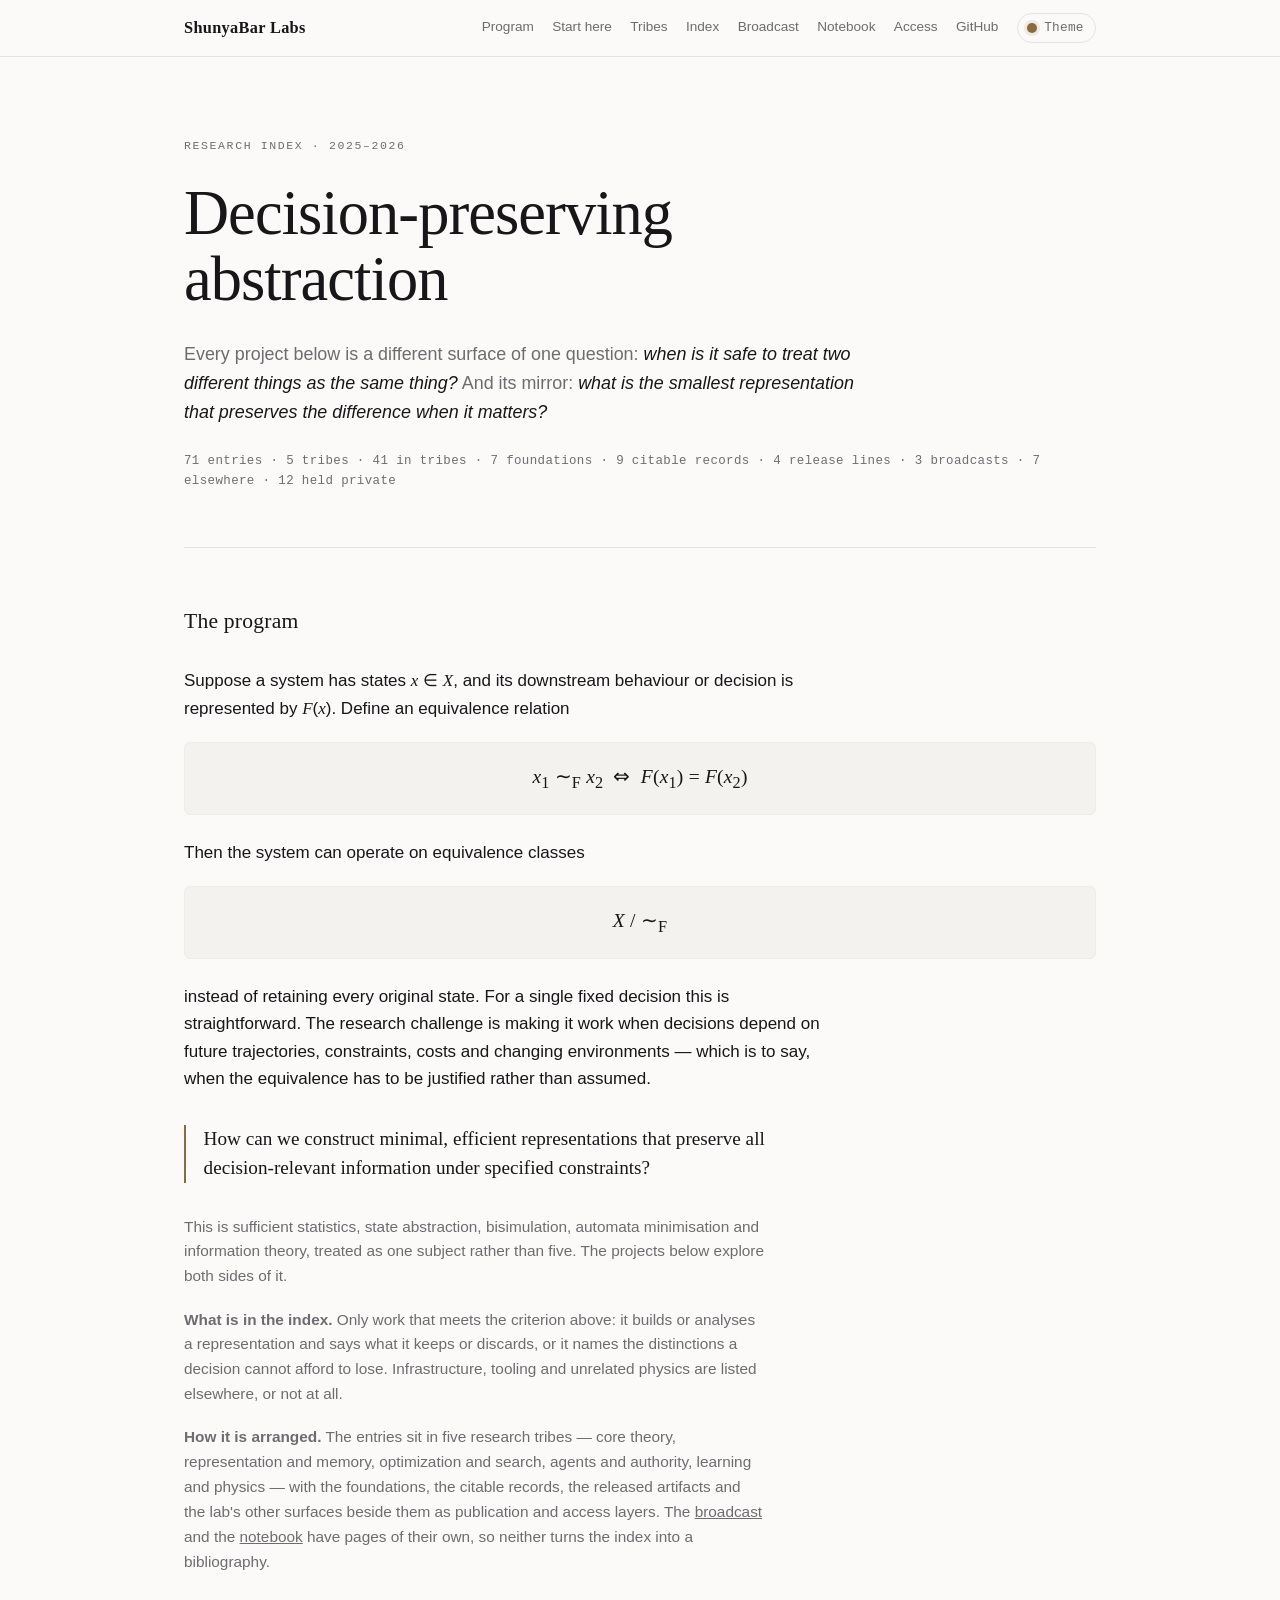
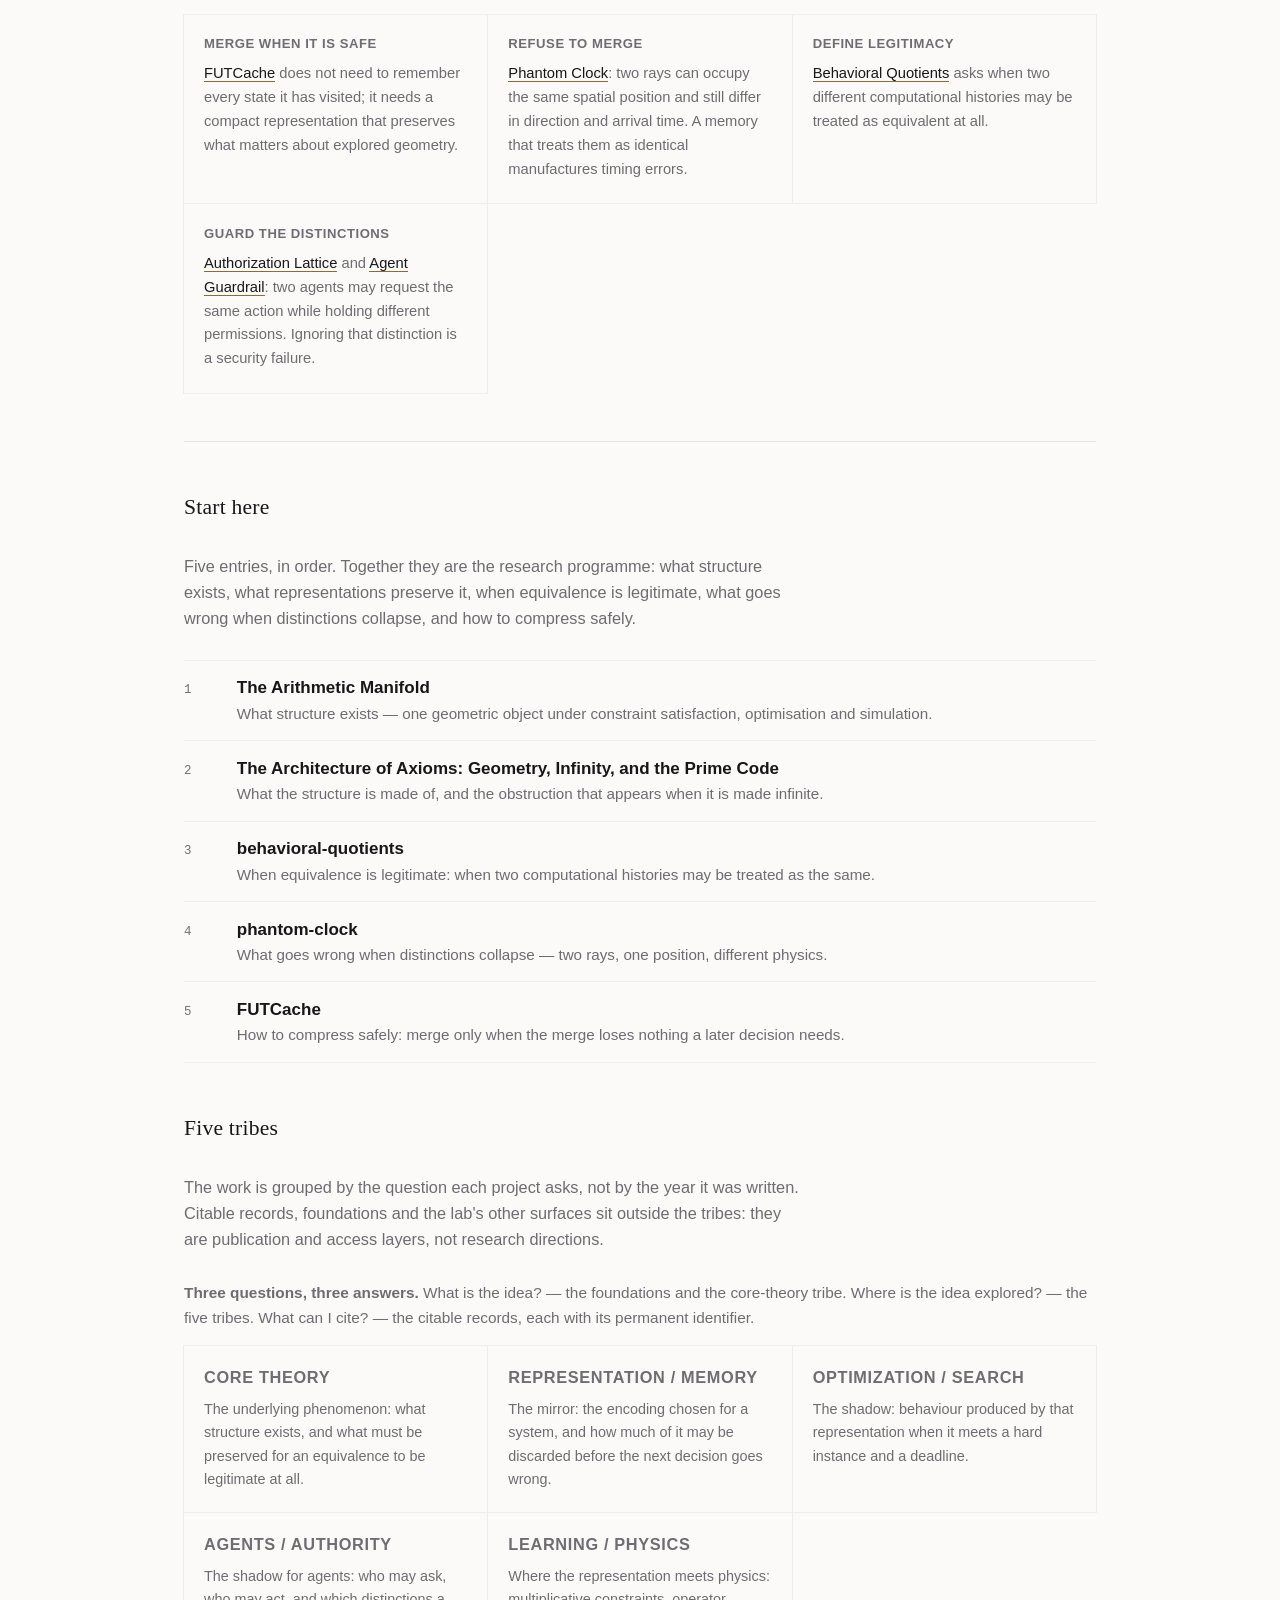
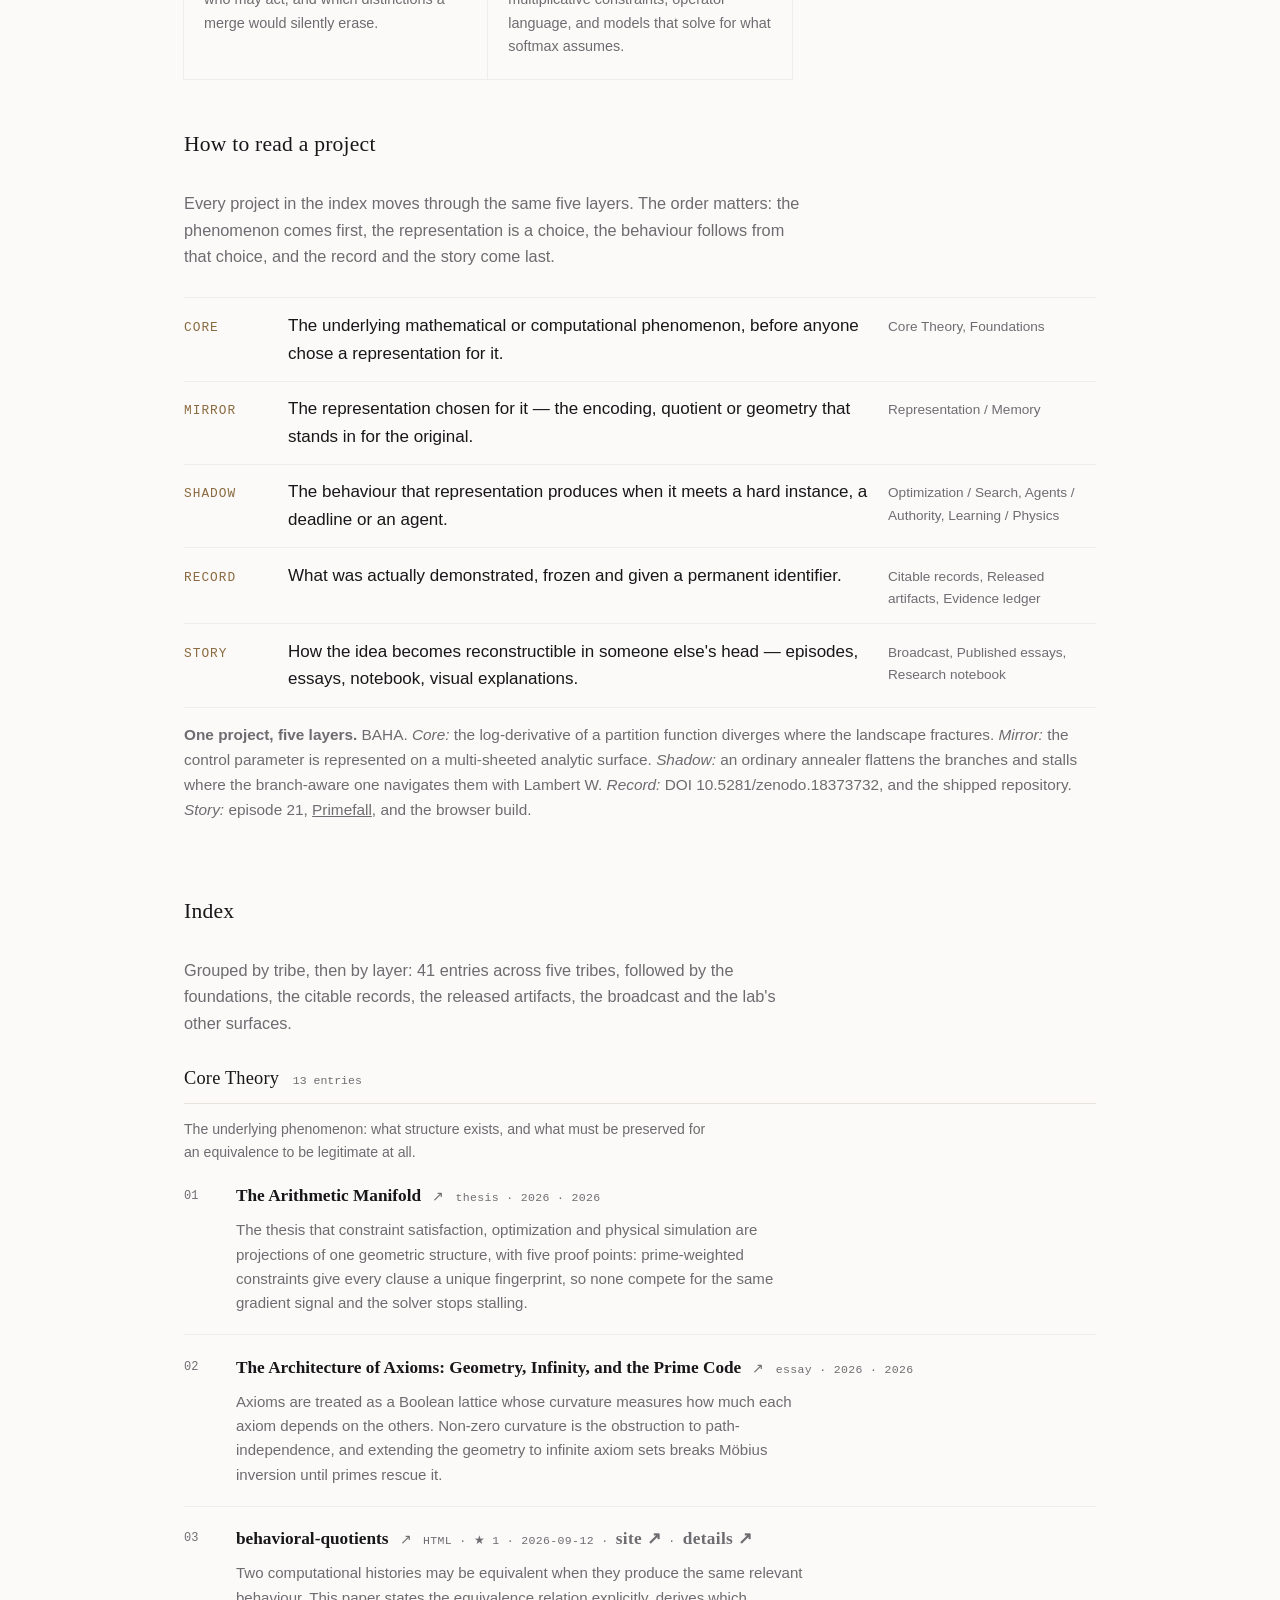
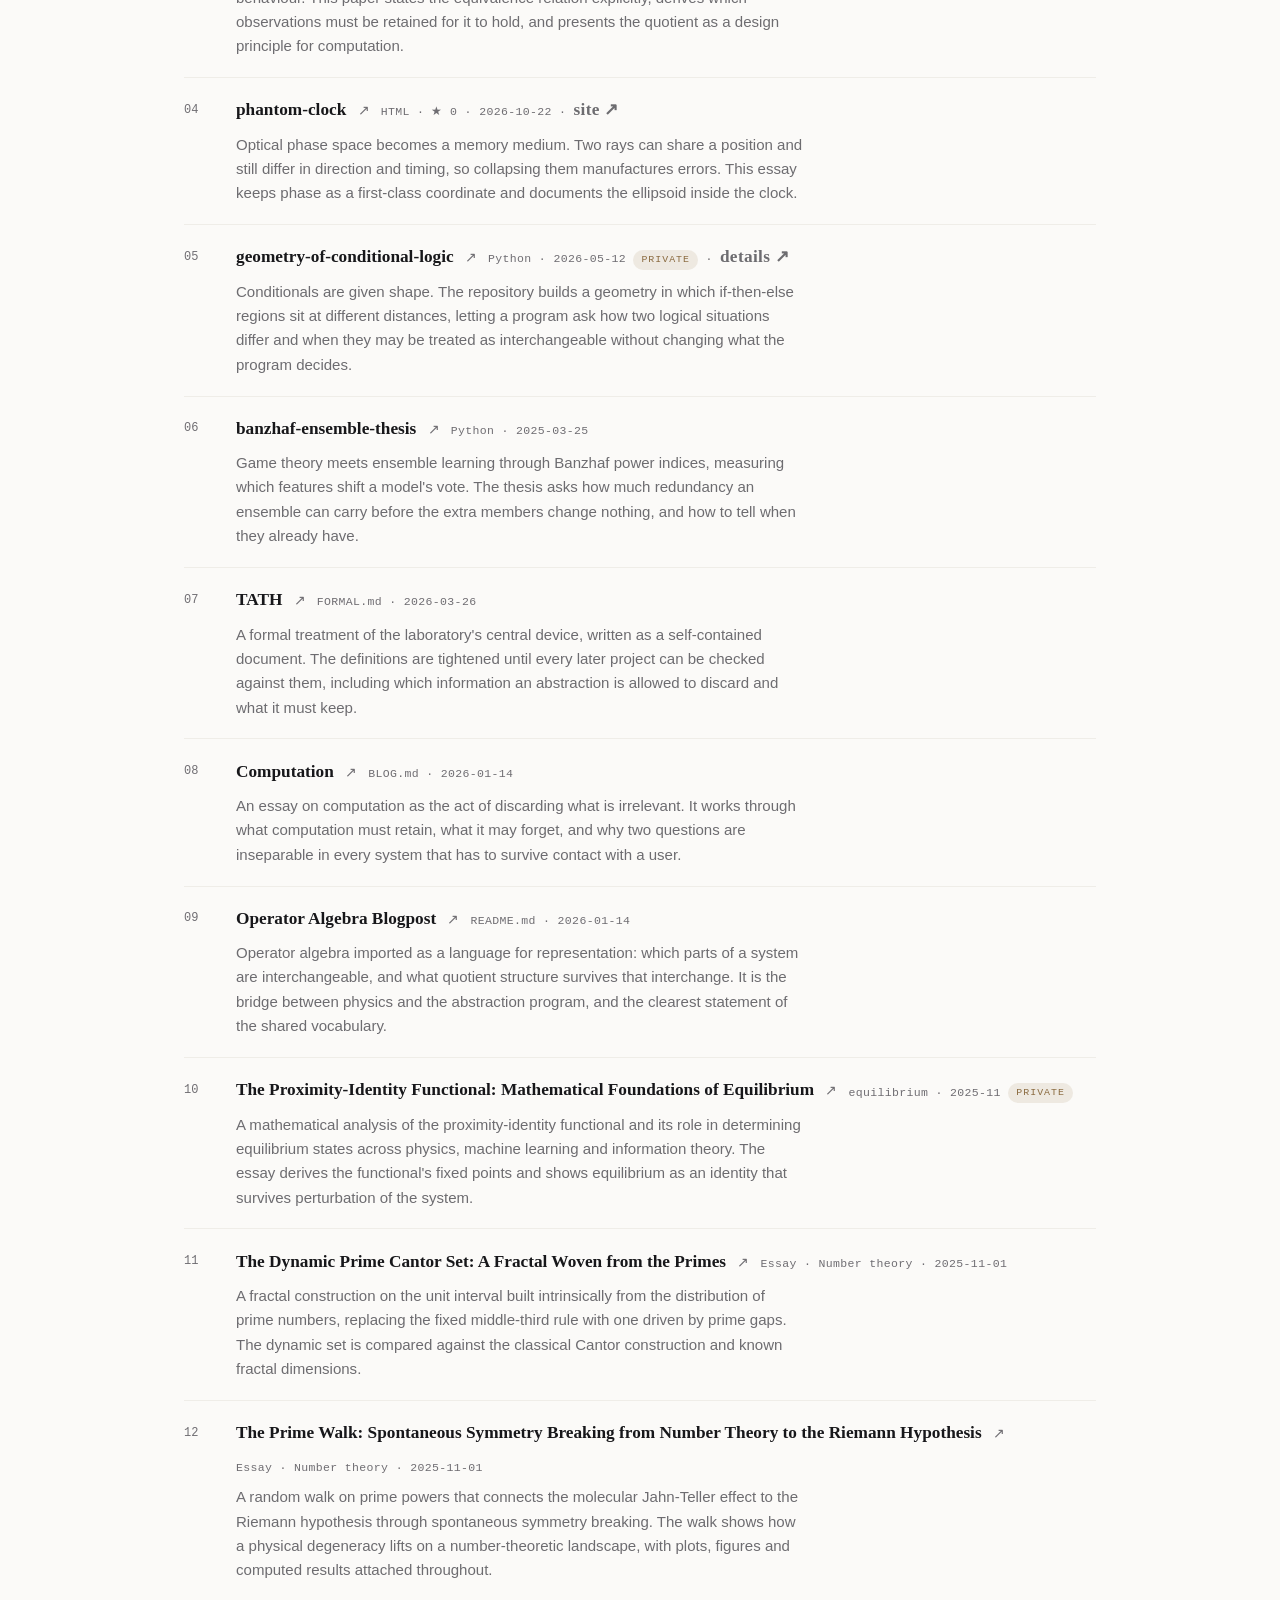
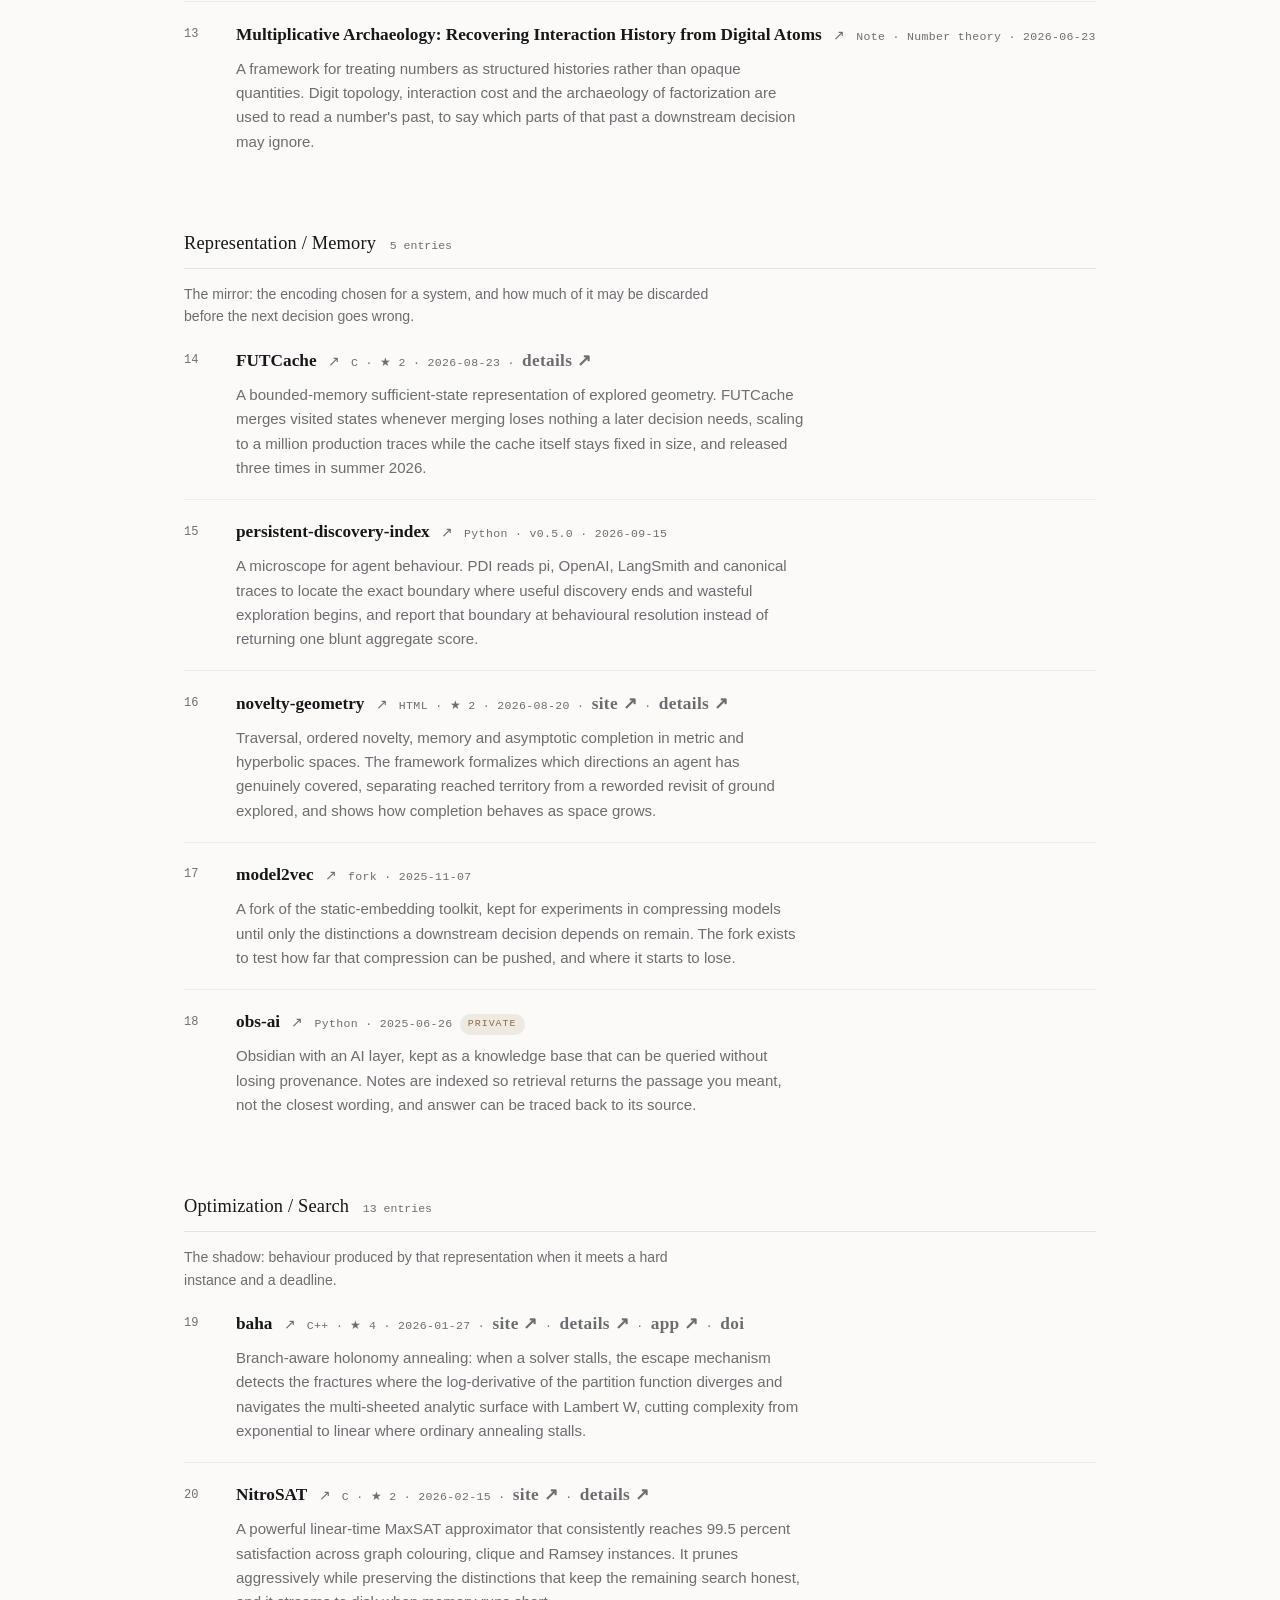
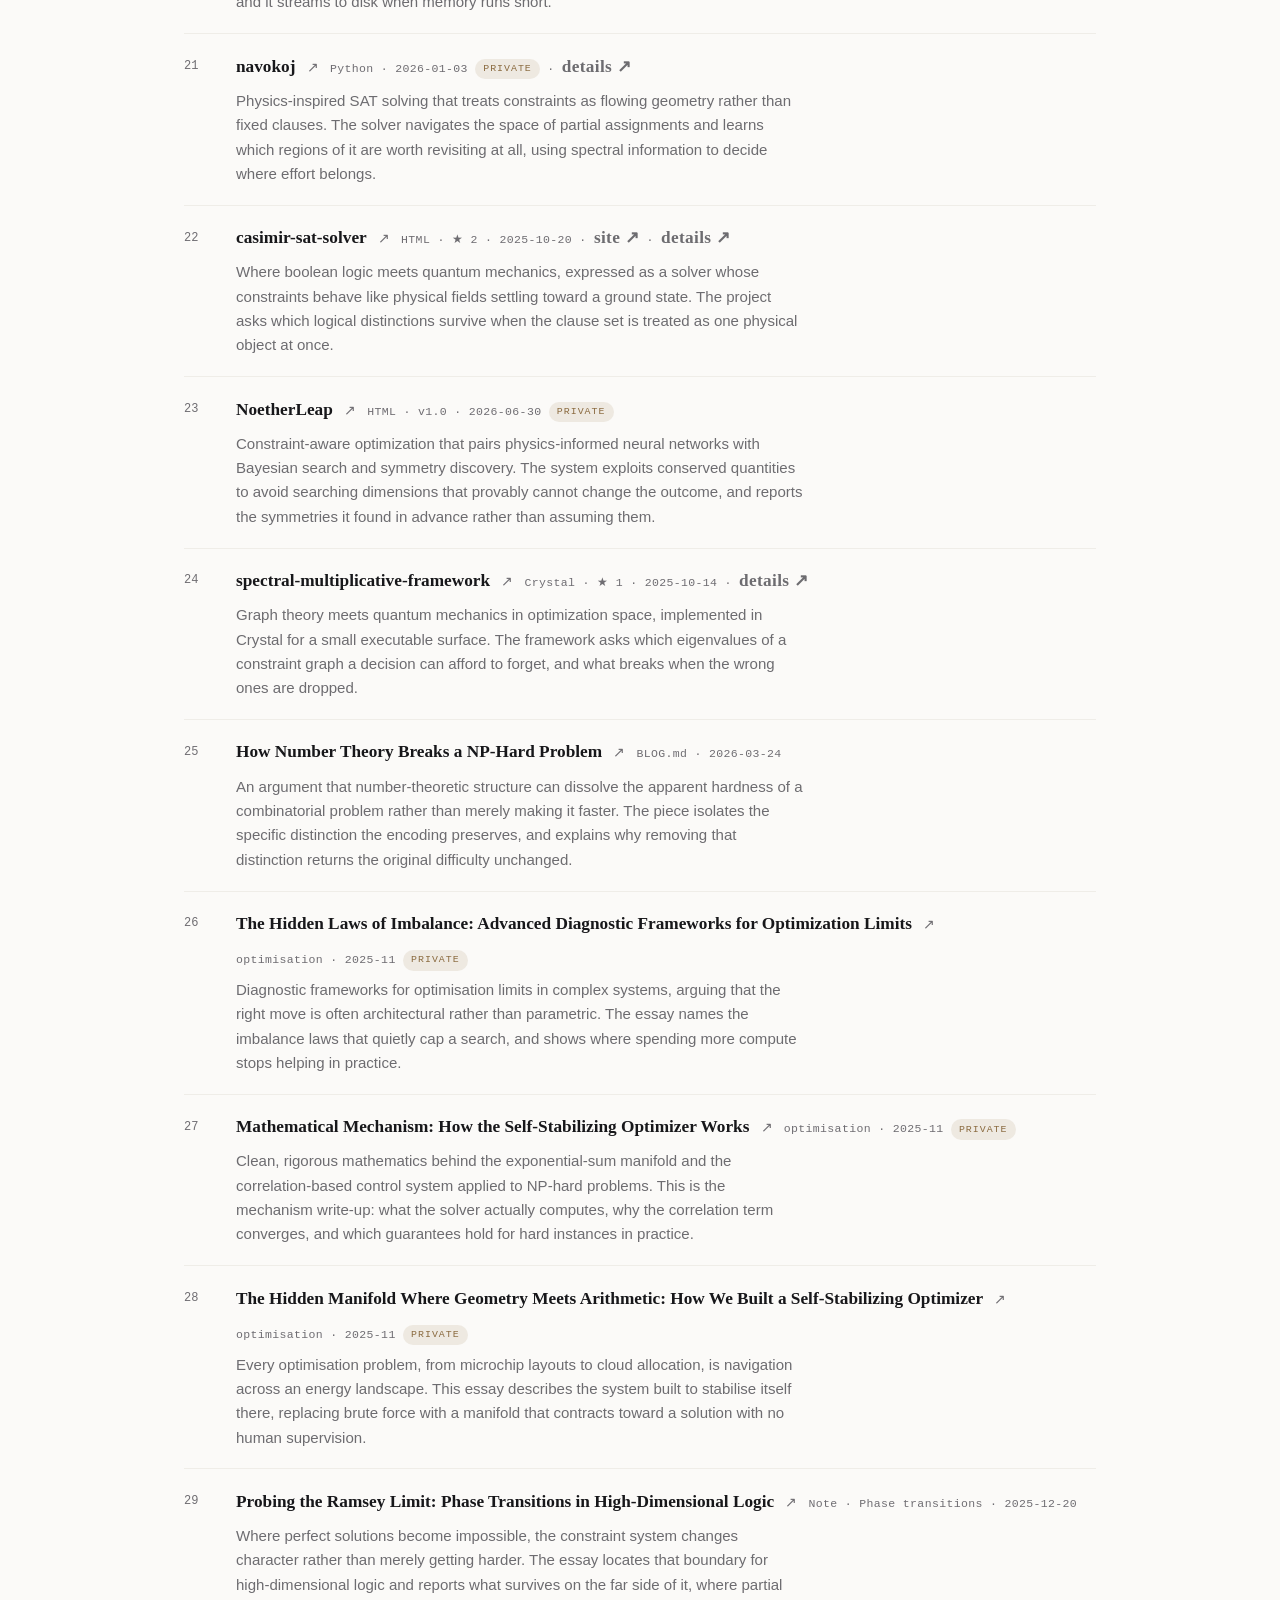
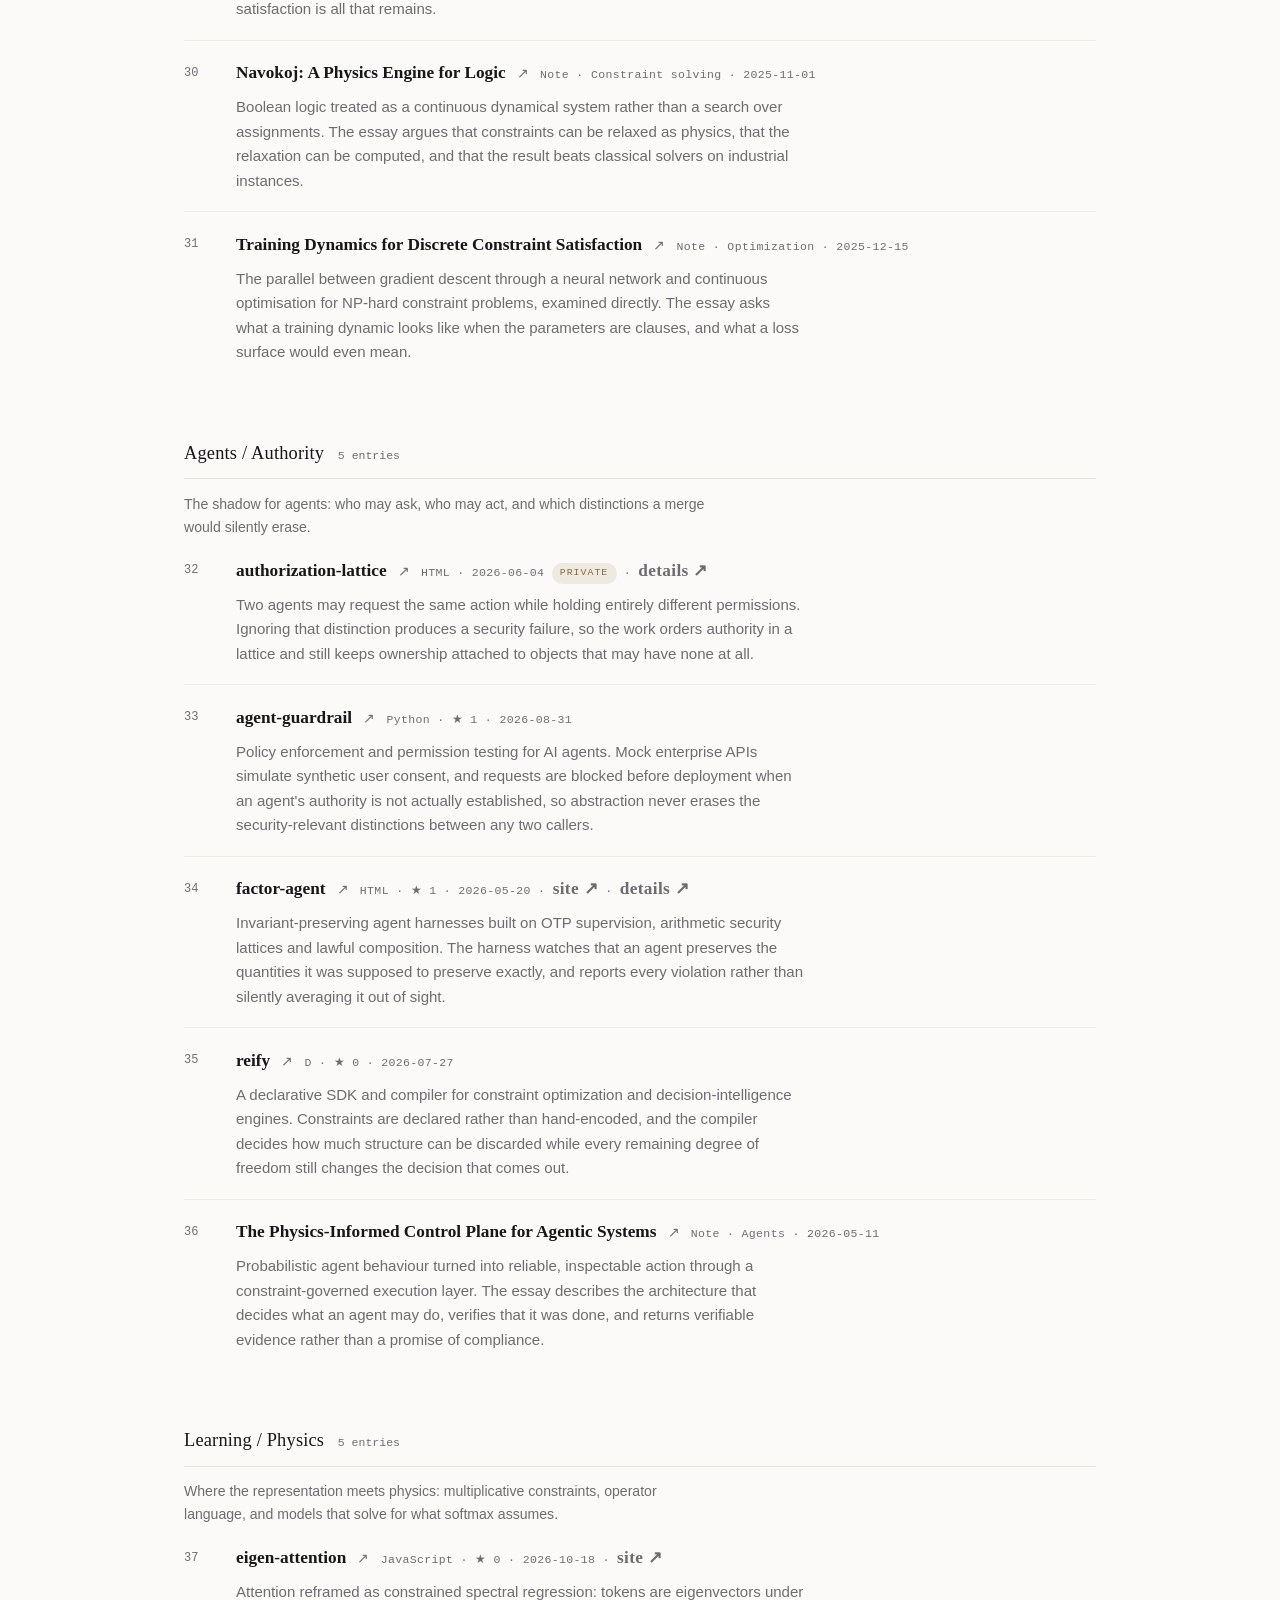
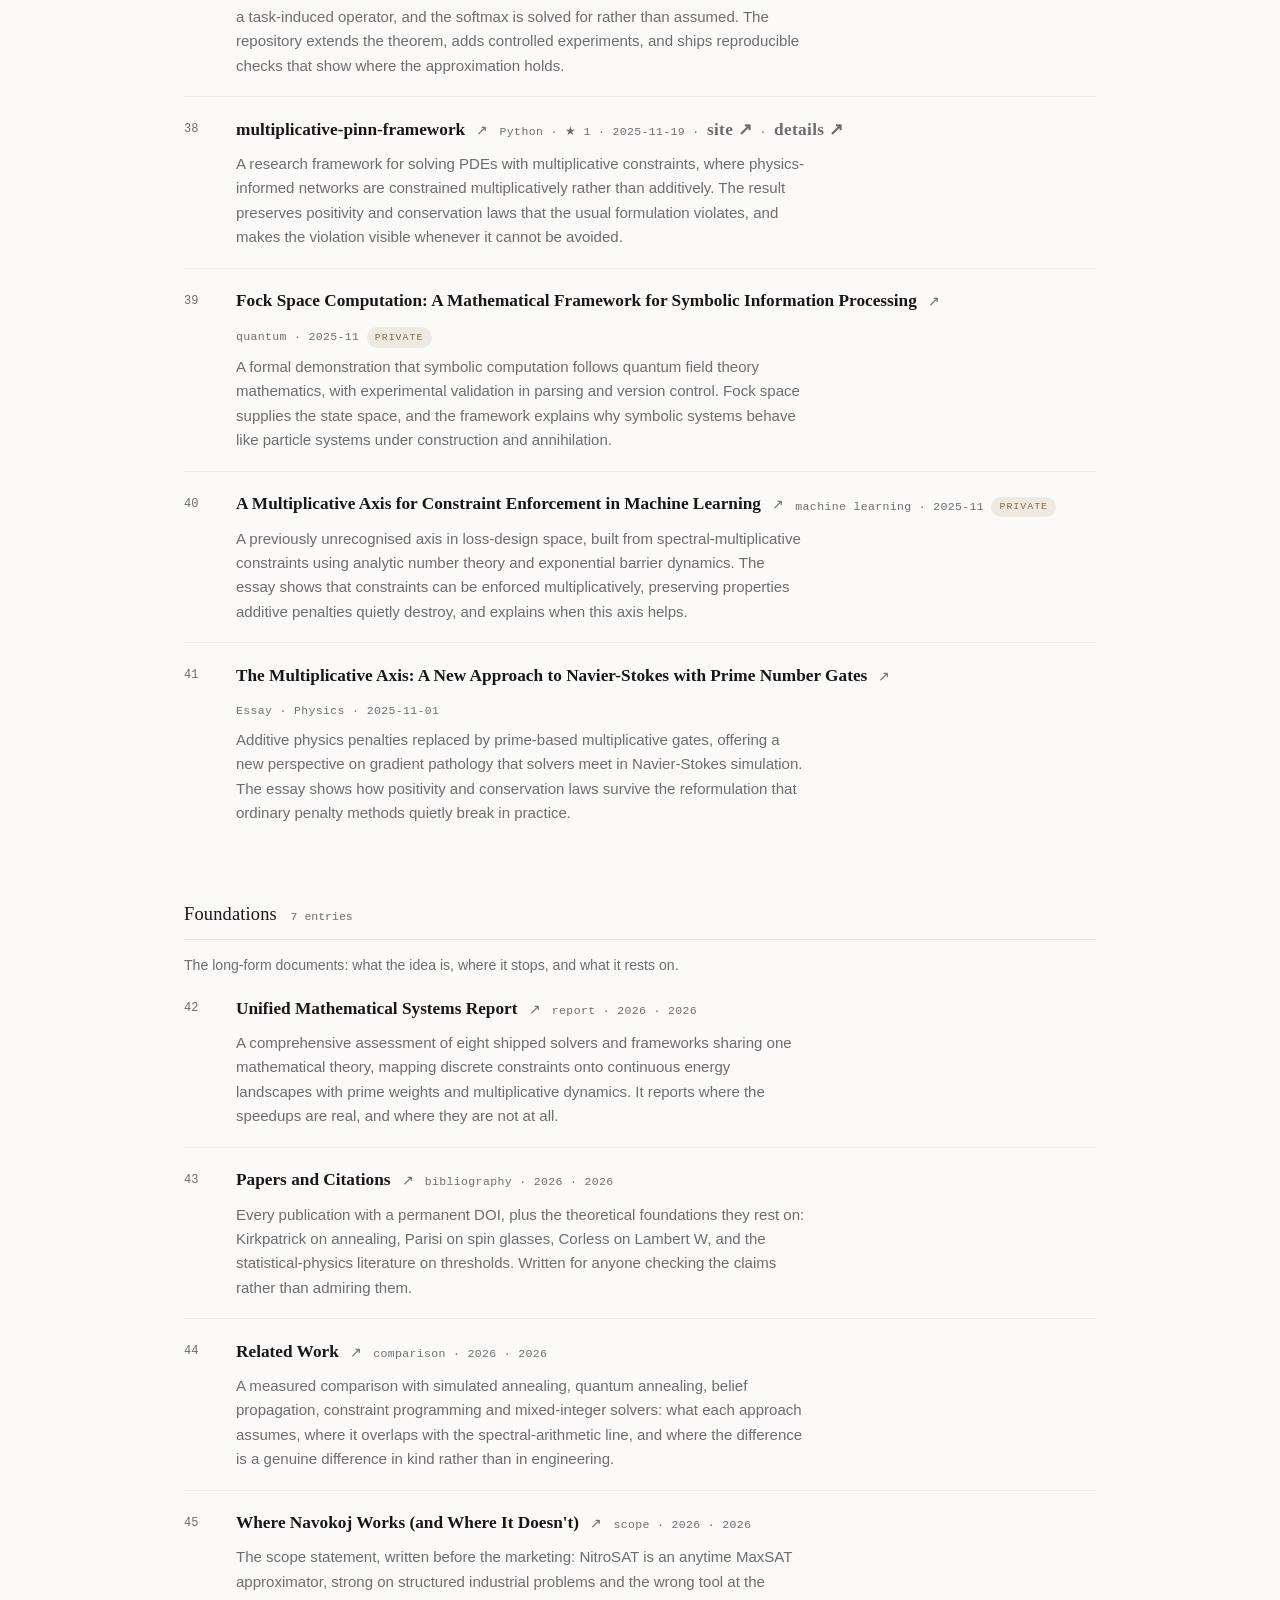
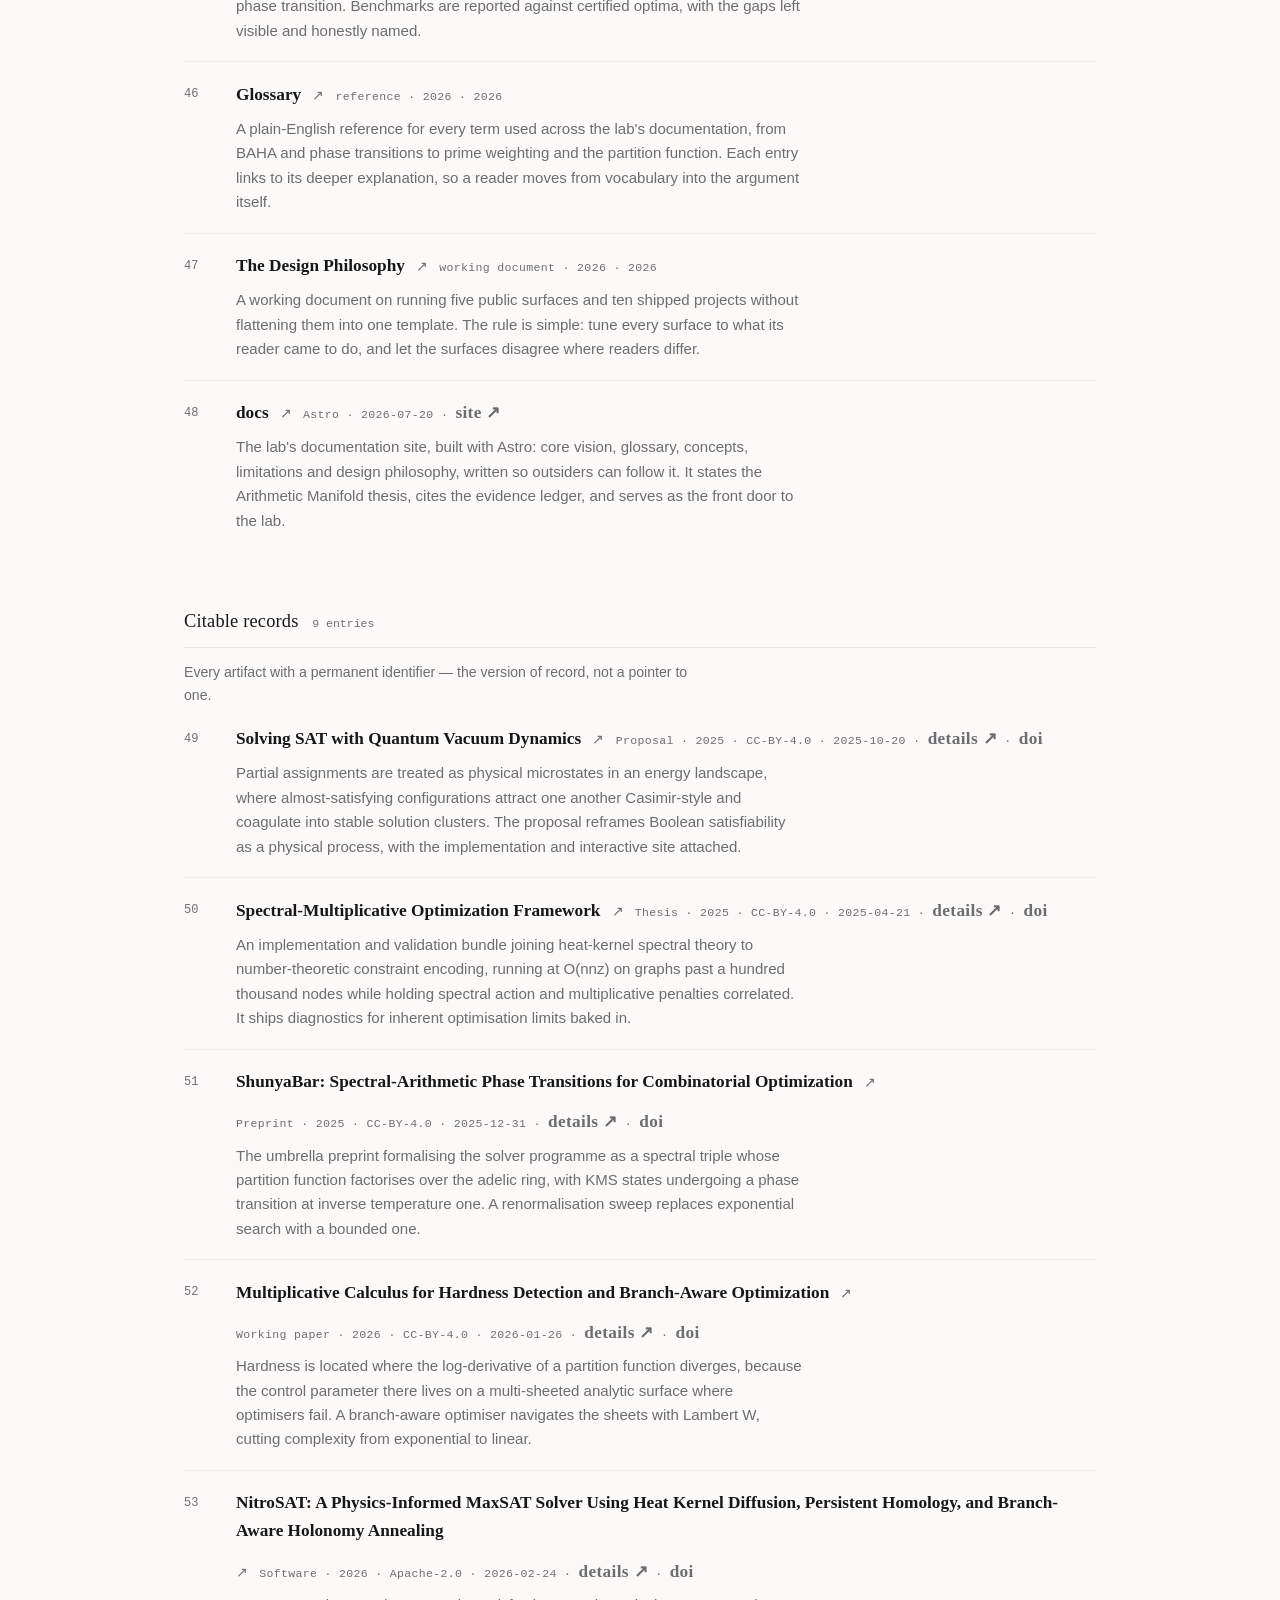
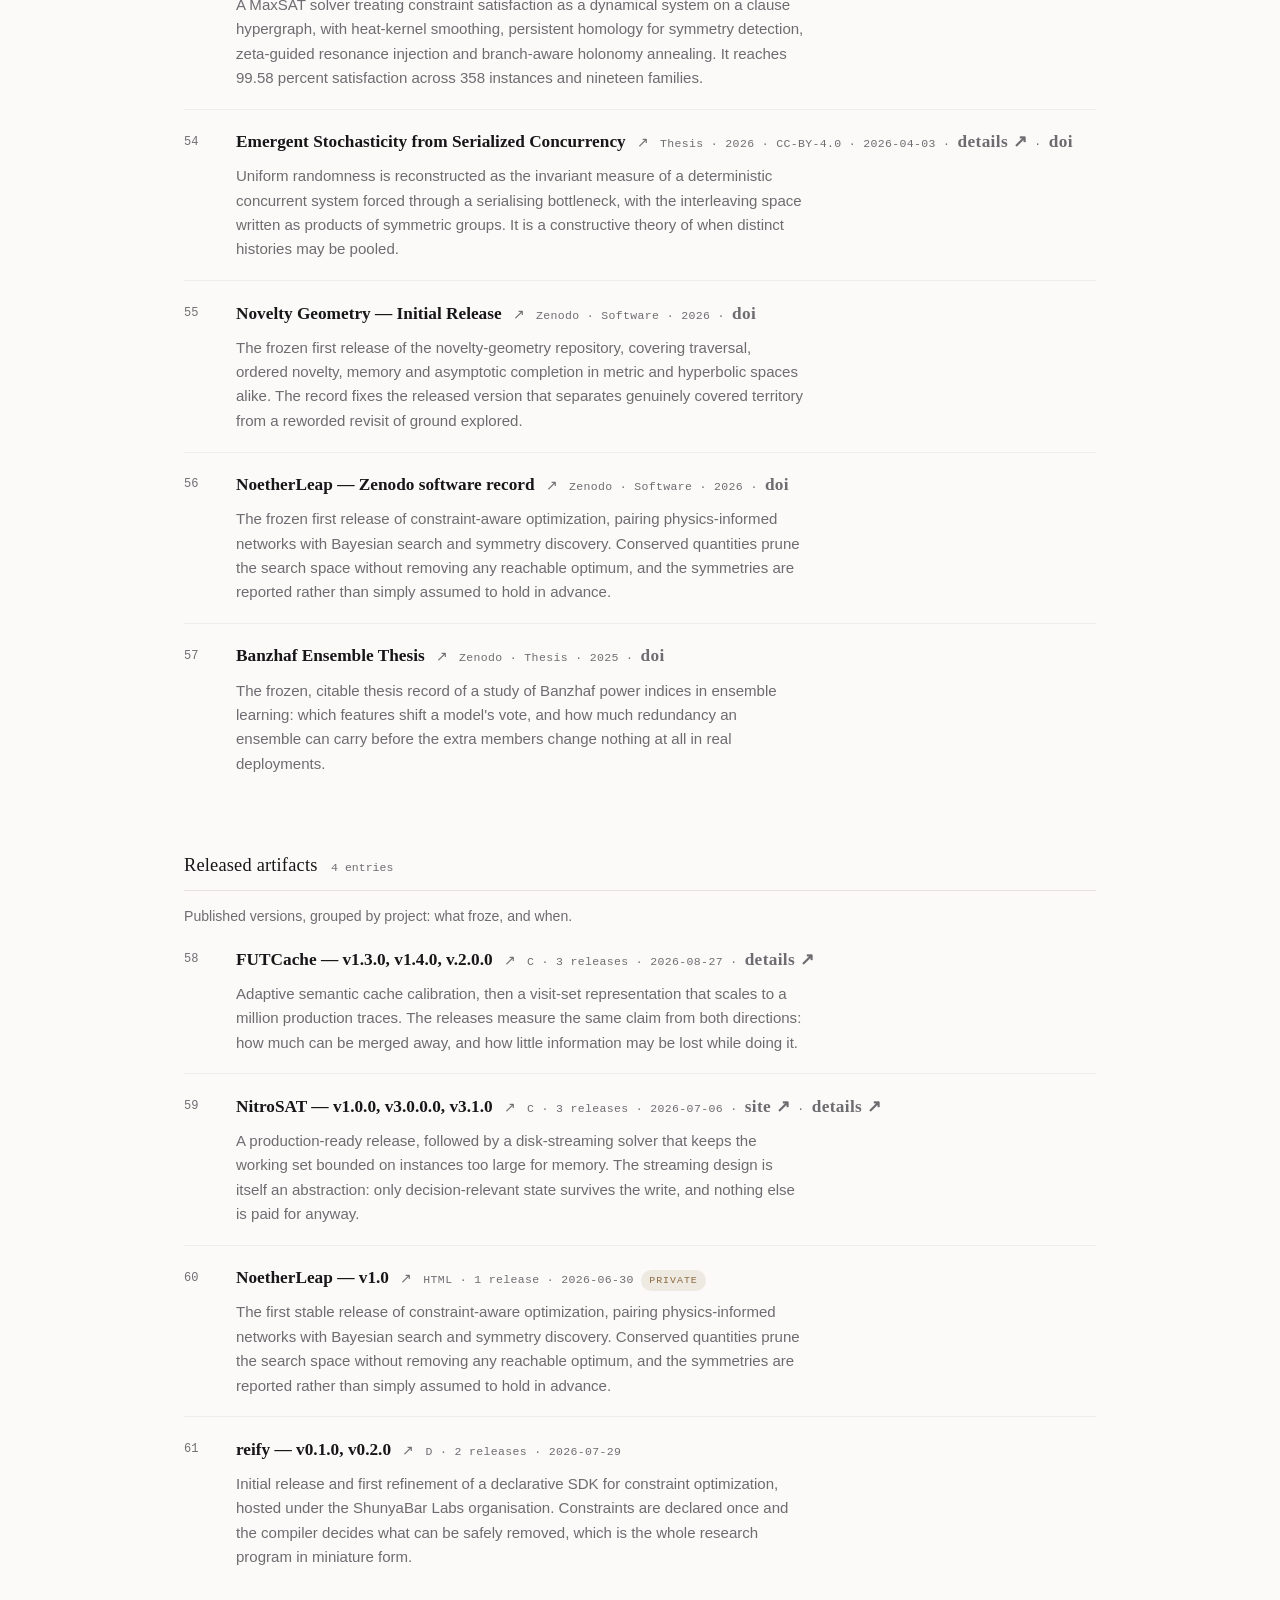
==== commit 837c3336: "Fix the section headings, mobile layout, and the destructive scripts Section headings - apply_taxono" ====
--- a/index.html
+++ b/index.html
@@ -5,6 +5,7 @@
 <meta name="viewport" content="width=device-width, initial-scale=1">
 <title>ShunyaBar Labs — Decision-Preserving Abstraction</title>
 <meta name="description" content="ShunyaBar Labs: a master index of research on decision-preserving abstraction — when is it safe to treat two different things as the same thing?">
+<link rel="icon" href="assets/favicon.svg" type="image/svg+xml">
 <link rel="stylesheet" href="assets/style.css">
 <script src="assets/theme.js"></script>
 </head>
@@ -261,143 +262,143 @@
       <article class="entry">
         <span class="num">01</span>
         <div>
-          <div class="entry-title">
+          <h3 class="entry-title">
             <a href="https://sethuiyer.github.io/docs/core-vision/" rel="noopener">The Arithmetic Manifold</a>
             <span class="arrow" aria-hidden="true">&#8599;</span>
             <span class="meta">thesis &middot; 2026 &middot; <span class="date">2026</span></span>
-          </div>
+          </h3>
           <p class="summary">The thesis that constraint satisfaction, optimization and physical simulation are projections of one geometric structure, with five proof points: prime-weighted constraints give every clause a unique fingerprint, so none compete for the same gradient signal and the solver stops stalling.</p>
         </div>
       </article>
       <article class="entry">
         <span class="num">02</span>
         <div>
-          <div class="entry-title">
+          <h3 class="entry-title">
             <a href="https://sethuiyer.github.io/docs/axiom-architecture/" rel="noopener">The Architecture of Axioms: Geometry, Infinity, and the Prime Code</a>
             <span class="arrow" aria-hidden="true">&#8599;</span>
             <span class="meta">essay &middot; 2026 &middot; <span class="date">2026</span></span>
-          </div>
+          </h3>
           <p class="summary">Axioms are treated as a Boolean lattice whose curvature measures how much each axiom depends on the others. Non-zero curvature is the obstruction to path-independence, and extending the geometry to infinite axiom sets breaks Möbius inversion until primes rescue it.</p>
         </div>
       </article>
       <article class="entry">
         <span class="num">03</span>
         <div>
-          <div class="entry-title">
+          <h3 class="entry-title">
             <a href="https://github.com/sethuiyer/behavioral-quotients" rel="noopener">behavioral-quotients</a>
             <span class="arrow" aria-hidden="true">&#8599;</span>
             <span class="meta">HTML &middot; ★ 1 &middot; <span class="date">2026-09-12</span> &middot; <a class="site-link" href="https://sethuiyer.github.io/behavioral-quotients/" rel="noopener">site &#8599;</a> &middot; <a class="site-link" href="https://sethuiyer.github.io/docs/projects/behavioral-quotients/" rel="noopener">details &#8599;</a></span>
-          </div>
+          </h3>
           <p class="summary">Two computational histories may be equivalent when they produce the same relevant behaviour. This paper states the equivalence relation explicitly, derives which observations must be retained for it to hold, and presents the quotient as a design principle for computation.</p>
         </div>
       </article>
       <article class="entry">
         <span class="num">04</span>
         <div>
-          <div class="entry-title">
+          <h3 class="entry-title">
             <a href="https://github.com/sethuiyer/phantom-clock" rel="noopener">phantom-clock</a>
             <span class="arrow" aria-hidden="true">&#8599;</span>
             <span class="meta">HTML &middot; ★ 0 &middot; <span class="date">2026-10-22</span> &middot; <a class="site-link" href="https://sethuiyer.github.io/phantom-clock/" rel="noopener">site &#8599;</a></span>
-          </div>
+          </h3>
           <p class="summary">Optical phase space becomes a memory medium. Two rays can share a position and still differ in direction and timing, so collapsing them manufactures errors. This essay keeps phase as a first-class coordinate and documents the ellipsoid inside the clock.</p>
         </div>
       </article>
       <article class="entry">
         <span class="num">05</span>
         <div>
-          <div class="entry-title">
+          <h3 class="entry-title">
             <a href="https://github.com/sethuiyer/geometry-of-conditional-logic" rel="noopener">geometry-of-conditional-logic</a>
             <span class="arrow" aria-hidden="true">&#8599;</span>
             <span class="meta">Python &middot; <span class="date">2026-05-12</span> <span class="chip">private</span> &middot; <a class="site-link" href="https://sethuiyer.github.io/docs/projects/geometry-of-conditional-logic/" rel="noopener">details &#8599;</a></span>
-          </div>
+          </h3>
           <p class="summary">Conditionals are given shape. The repository builds a geometry in which if-then-else regions sit at different distances, letting a program ask how two logical situations differ and when they may be treated as interchangeable without changing what the program decides.</p>
         </div>
       </article>
       <article class="entry">
         <span class="num">06</span>
         <div>
-          <div class="entry-title">
+          <h3 class="entry-title">
             <a href="https://github.com/sethuiyer/banzhaf-ensemble-thesis" rel="noopener">banzhaf-ensemble-thesis</a>
             <span class="arrow" aria-hidden="true">&#8599;</span>
             <span class="meta">Python &middot; <span class="date">2025-03-25</span></span>
-          </div>
+          </h3>
           <p class="summary">Game theory meets ensemble learning through Banzhaf power indices, measuring which features shift a model&#x27;s vote. The thesis asks how much redundancy an ensemble can carry before the extra members change nothing, and how to tell when they already have.</p>
         </div>
       </article>
       <article class="entry">
         <span class="num">07</span>
         <div>
-          <div class="entry-title">
+          <h3 class="entry-title">
             <a href="https://gist.github.com/sethuiyer/95163626f16f4f7c5736d88fe6799587" rel="noopener">TATH</a>
             <span class="arrow" aria-hidden="true">&#8599;</span>
             <span class="meta">FORMAL.md &middot; <span class="date">2026-03-26</span></span>
-          </div>
+          </h3>
           <p class="summary">A formal treatment of the laboratory&#x27;s central device, written as a self-contained document. The definitions are tightened until every later project can be checked against them, including which information an abstraction is allowed to discard and what it must keep.</p>
         </div>
       </article>
       <article class="entry">
         <span class="num">08</span>
         <div>
-          <div class="entry-title">
+          <h3 class="entry-title">
             <a href="https://gist.github.com/sethuiyer/0f0c58dda163472e77272160391c1b4d" rel="noopener">Computation</a>
             <span class="arrow" aria-hidden="true">&#8599;</span>
             <span class="meta">BLOG.md &middot; <span class="date">2026-01-14</span></span>
-          </div>
+          </h3>
           <p class="summary">An essay on computation as the act of discarding what is irrelevant. It works through what computation must retain, what it may forget, and why two questions are inseparable in every system that has to survive contact with a user.</p>
         </div>
       </article>
       <article class="entry">
         <span class="num">09</span>
         <div>
-          <div class="entry-title">
+          <h3 class="entry-title">
             <a href="https://gist.github.com/sethuiyer/26a3ed75b2a535bcb28b2d2f7af81616" rel="noopener">Operator Algebra Blogpost</a>
             <span class="arrow" aria-hidden="true">&#8599;</span>
             <span class="meta">README.md &middot; <span class="date">2026-01-14</span></span>
-          </div>
+          </h3>
           <p class="summary">Operator algebra imported as a language for representation: which parts of a system are interchangeable, and what quotient structure survives that interchange. It is the bridge between physics and the abstraction program, and the clearest statement of the shared vocabulary.</p>
         </div>
       </article>
       <article class="entry">
         <span class="num">10</span>
         <div>
-          <div class="entry-title">
+          <h3 class="entry-title">
             <a href="https://github.com/sethuiyer/shunyabar-labs-archive/blob/main/posts/proximity-identity-equilibrium.html" rel="noopener">The Proximity-Identity Functional: Mathematical Foundations of Equilibrium</a>
             <span class="arrow" aria-hidden="true">&#8599;</span>
             <span class="meta">equilibrium &middot; <span class="date">2025-11</span> <span class="chip">private</span></span>
-          </div>
+          </h3>
           <p class="summary">A mathematical analysis of the proximity-identity functional and its role in determining equilibrium states across physics, machine learning and information theory. The essay derives the functional&#x27;s fixed points and shows equilibrium as an identity that survives perturbation of the system.</p>
         </div>
       </article>
       <article class="entry">
         <span class="num">11</span>
         <div>
-          <div class="entry-title">
+          <h3 class="entry-title">
             <a href="https://research.shunyabar.foo/posts/dynamic-prime-cantor-set.html" rel="noopener">The Dynamic Prime Cantor Set: A Fractal Woven from the Primes</a>
             <span class="arrow" aria-hidden="true">&#8599;</span>
             <span class="meta">Essay &middot; Number theory &middot; <span class="date">2025-11-01</span></span>
-          </div>
+          </h3>
           <p class="summary">A fractal construction on the unit interval built intrinsically from the distribution of prime numbers, replacing the fixed middle-third rule with one driven by prime gaps. The dynamic set is compared against the classical Cantor construction and known fractal dimensions.</p>
         </div>
       </article>
       <article class="entry">
         <span class="num">12</span>
         <div>
-          <div class="entry-title">
+          <h3 class="entry-title">
             <a href="https://research.shunyabar.foo/posts/prime-walk-jahn-teller.html" rel="noopener">The Prime Walk: Spontaneous Symmetry Breaking from Number Theory to the Riemann Hypothesis</a>
             <span class="arrow" aria-hidden="true">&#8599;</span>
             <span class="meta">Essay &middot; Number theory &middot; <span class="date">2025-11-01</span></span>
-          </div>
+          </h3>
           <p class="summary">A random walk on prime powers that connects the molecular Jahn-Teller effect to the Riemann hypothesis through spontaneous symmetry breaking. The walk shows how a physical degeneracy lifts on a number-theoretic landscape, with plots, figures and computed results attached throughout.</p>
         </div>
       </article>
       <article class="entry">
         <span class="num">13</span>
         <div>
-          <div class="entry-title">
+          <h3 class="entry-title">
             <a href="https://sethuiyer.github.io/docs/blog/multiplicative-archaeology/" rel="noopener">Multiplicative Archaeology: Recovering Interaction History from Digital Atoms</a>
             <span class="arrow" aria-hidden="true">&#8599;</span>
             <span class="meta">Note &middot; Number theory &middot; <span class="date">2026-06-23</span></span>
-          </div>
+          </h3>
           <p class="summary">A framework for treating numbers as structured histories rather than opaque quantities. Digit topology, interaction cost and the archaeology of factorization are used to read a number&#x27;s past, to say which parts of that past a downstream decision may ignore.</p>
         </div>
       </article>
@@ -412,55 +413,55 @@
       <article class="entry">
         <span class="num">14</span>
         <div>
-          <div class="entry-title">
+          <h3 class="entry-title">
             <a href="https://github.com/sethuiyer/FUTCache" rel="noopener">FUTCache</a>
             <span class="arrow" aria-hidden="true">&#8599;</span>
             <span class="meta">C &middot; ★ 2 &middot; <span class="date">2026-08-23</span> &middot; <a class="site-link" href="https://sethuiyer.github.io/docs/projects/futcache/" rel="noopener">details &#8599;</a></span>
-          </div>
+          </h3>
           <p class="summary">A bounded-memory sufficient-state representation of explored geometry. FUTCache merges visited states whenever merging loses nothing a later decision needs, scaling to a million production traces while the cache itself stays fixed in size, and released three times in summer 2026.</p>
         </div>
       </article>
       <article class="entry">
         <span class="num">15</span>
         <div>
-          <div class="entry-title">
+          <h3 class="entry-title">
             <a href="https://github.com/sethuiyer/persistent-discovery-index" rel="noopener">persistent-discovery-index</a>
             <span class="arrow" aria-hidden="true">&#8599;</span>
             <span class="meta">Python &middot; v0.5.0 &middot; <span class="date">2026-09-15</span></span>
-          </div>
+          </h3>
           <p class="summary">A microscope for agent behaviour. PDI reads pi, OpenAI, LangSmith and canonical traces to locate the exact boundary where useful discovery ends and wasteful exploration begins, and report that boundary at behavioural resolution instead of returning one blunt aggregate score.</p>
         </div>
       </article>
       <article class="entry">
         <span class="num">16</span>
         <div>
-          <div class="entry-title">
+          <h3 class="entry-title">
             <a href="https://github.com/sethuiyer/novelty-geometry" rel="noopener">novelty-geometry</a>
             <span class="arrow" aria-hidden="true">&#8599;</span>
             <span class="meta">HTML &middot; ★ 2 &middot; <span class="date">2026-08-20</span> &middot; <a class="site-link" href="https://sethuiyer.github.io/novelty-geometry/" rel="noopener">site &#8599;</a> &middot; <a class="site-link" href="https://sethuiyer.github.io/docs/projects/novelty-geometry/" rel="noopener">details &#8599;</a></span>
-          </div>
+          </h3>
           <p class="summary">Traversal, ordered novelty, memory and asymptotic completion in metric and hyperbolic spaces. The framework formalizes which directions an agent has genuinely covered, separating reached territory from a reworded revisit of ground explored, and shows how completion behaves as space grows.</p>
         </div>
       </article>
       <article class="entry">
         <span class="num">17</span>
         <div>
-          <div class="entry-title">
+          <h3 class="entry-title">
             <a href="https://github.com/sethuiyer/model2vec" rel="noopener">model2vec</a>
             <span class="arrow" aria-hidden="true">&#8599;</span>
             <span class="meta">fork &middot; <span class="date">2025-11-07</span></span>
-          </div>
+          </h3>
           <p class="summary">A fork of the static-embedding toolkit, kept for experiments in compressing models until only the distinctions a downstream decision depends on remain. The fork exists to test how far that compression can be pushed, and where it starts to lose.</p>
         </div>
       </article>
       <article class="entry">
         <span class="num">18</span>
         <div>
-          <div class="entry-title">
+          <h3 class="entry-title">
             <a href="https://github.com/sethuiyer/obs-ai" rel="noopener">obs-ai</a>
             <span class="arrow" aria-hidden="true">&#8599;</span>
             <span class="meta">Python &middot; <span class="date">2025-06-26</span> <span class="chip">private</span></span>
-          </div>
+          </h3>
           <p class="summary">Obsidian with an AI layer, kept as a knowledge base that can be queried without losing provenance. Notes are indexed so retrieval returns the passage you meant, not the closest wording, and answer can be traced back to its source.</p>
         </div>
       </article>
@@ -475,143 +476,143 @@
       <article class="entry">
         <span class="num">19</span>
         <div>
-          <div class="entry-title">
+          <h3 class="entry-title">
             <a href="https://github.com/sethuiyer/baha" rel="noopener">baha</a>
             <span class="arrow" aria-hidden="true">&#8599;</span>
             <span class="meta">C++ &middot; ★ 4 &middot; <span class="date">2026-01-27</span> &middot; <a class="site-link" href="https://sethuiyer.github.io/baha/" rel="noopener">site &#8599;</a> &middot; <a class="site-link" href="https://sethuiyer.github.io/docs/projects/baha/" rel="noopener">details &#8599;</a> &middot; <a class="site-link" href="https://baha.pages.dev/" rel="noopener">app &#8599;</a> &middot; <a class="site-link" href="https://doi.org/10.5281/zenodo.18373732" rel="noopener">doi</a></span>
-          </div>
+          </h3>
           <p class="summary">Branch-aware holonomy annealing: when a solver stalls, the escape mechanism detects the fractures where the log-derivative of the partition function diverges and navigates the multi-sheeted analytic surface with Lambert W, cutting complexity from exponential to linear where ordinary annealing stalls.</p>
         </div>
       </article>
       <article class="entry">
         <span class="num">20</span>
         <div>
-          <div class="entry-title">
+          <h3 class="entry-title">
             <a href="https://github.com/sethuiyer/NitroSAT" rel="noopener">NitroSAT</a>
             <span class="arrow" aria-hidden="true">&#8599;</span>
             <span class="meta">C &middot; ★ 2 &middot; <span class="date">2026-02-15</span> &middot; <a class="site-link" href="https://sethuiyer.github.io/NitroSAT/" rel="noopener">site &#8599;</a> &middot; <a class="site-link" href="https://sethuiyer.github.io/docs/projects/nitrosat/" rel="noopener">details &#8599;</a></span>
-          </div>
+          </h3>
           <p class="summary">A powerful linear-time MaxSAT approximator that consistently reaches 99.5 percent satisfaction across graph colouring, clique and Ramsey instances. It prunes aggressively while preserving the distinctions that keep the remaining search honest, and it streams to disk when memory runs short.</p>
         </div>
       </article>
       <article class="entry">
         <span class="num">21</span>
         <div>
-          <div class="entry-title">
+          <h3 class="entry-title">
             <a href="https://github.com/sethuiyer/navokoj" rel="noopener">navokoj</a>
             <span class="arrow" aria-hidden="true">&#8599;</span>
             <span class="meta">Python &middot; <span class="date">2026-01-03</span> <span class="chip">private</span> &middot; <a class="site-link" href="https://sethuiyer.github.io/docs/projects/navokoj/" rel="noopener">details &#8599;</a></span>
-          </div>
+          </h3>
           <p class="summary">Physics-inspired SAT solving that treats constraints as flowing geometry rather than fixed clauses. The solver navigates the space of partial assignments and learns which regions of it are worth revisiting at all, using spectral information to decide where effort belongs.</p>
         </div>
       </article>
       <article class="entry">
         <span class="num">22</span>
         <div>
-          <div class="entry-title">
+          <h3 class="entry-title">
             <a href="https://github.com/sethuiyer/casimir-sat-solver" rel="noopener">casimir-sat-solver</a>
             <span class="arrow" aria-hidden="true">&#8599;</span>
             <span class="meta">HTML &middot; ★ 2 &middot; <span class="date">2025-10-20</span> &middot; <a class="site-link" href="https://sethuiyer.github.io/casimir-sat-solver/" rel="noopener">site &#8599;</a> &middot; <a class="site-link" href="https://sethuiyer.github.io/docs/projects/casimir-sat-solver/" rel="noopener">details &#8599;</a></span>
-          </div>
+          </h3>
           <p class="summary">Where boolean logic meets quantum mechanics, expressed as a solver whose constraints behave like physical fields settling toward a ground state. The project asks which logical distinctions survive when the clause set is treated as one physical object at once.</p>
         </div>
       </article>
       <article class="entry">
         <span class="num">23</span>
         <div>
-          <div class="entry-title">
+          <h3 class="entry-title">
             <a href="https://github.com/sethuiyer/NoetherLeap" rel="noopener">NoetherLeap</a>
             <span class="arrow" aria-hidden="true">&#8599;</span>
             <span class="meta">HTML &middot; v1.0 &middot; <span class="date">2026-06-30</span> <span class="chip">private</span></span>
-          </div>
+          </h3>
           <p class="summary">Constraint-aware optimization that pairs physics-informed neural networks with Bayesian search and symmetry discovery. The system exploits conserved quantities to avoid searching dimensions that provably cannot change the outcome, and reports the symmetries it found in advance rather than assuming them.</p>
         </div>
       </article>
       <article class="entry">
         <span class="num">24</span>
         <div>
-          <div class="entry-title">
+          <h3 class="entry-title">
             <a href="https://github.com/sethuiyer/spectral-multiplicative-framework" rel="noopener">spectral-multiplicative-framework</a>
             <span class="arrow" aria-hidden="true">&#8599;</span>
             <span class="meta">Crystal &middot; ★ 1 &middot; <span class="date">2025-10-14</span> &middot; <a class="site-link" href="https://sethuiyer.github.io/docs/projects/spectral-multiplicative/" rel="noopener">details &#8599;</a></span>
-          </div>
+          </h3>
           <p class="summary">Graph theory meets quantum mechanics in optimization space, implemented in Crystal for a small executable surface. The framework asks which eigenvalues of a constraint graph a decision can afford to forget, and what breaks when the wrong ones are dropped.</p>
         </div>
       </article>
       <article class="entry">
         <span class="num">25</span>
         <div>
-          <div class="entry-title">
+          <h3 class="entry-title">
             <a href="https://gist.github.com/sethuiyer/ab041089ca4c4c2a8f3b164be7498442" rel="noopener">How Number Theory Breaks a NP-Hard Problem</a>
             <span class="arrow" aria-hidden="true">&#8599;</span>
             <span class="meta">BLOG.md &middot; <span class="date">2026-03-24</span></span>
-          </div>
+          </h3>
           <p class="summary">An argument that number-theoretic structure can dissolve the apparent hardness of a combinatorial problem rather than merely making it faster. The piece isolates the specific distinction the encoding preserves, and explains why removing that distinction returns the original difficulty unchanged.</p>
         </div>
       </article>
       <article class="entry">
         <span class="num">26</span>
         <div>
-          <div class="entry-title">
+          <h3 class="entry-title">
             <a href="https://github.com/sethuiyer/shunyabar-labs-archive/blob/main/posts/hidden-laws-of-imbalance.html" rel="noopener">The Hidden Laws of Imbalance: Advanced Diagnostic Frameworks for Optimization Limits</a>
             <span class="arrow" aria-hidden="true">&#8599;</span>
             <span class="meta">optimisation &middot; <span class="date">2025-11</span> <span class="chip">private</span></span>
-          </div>
+          </h3>
           <p class="summary">Diagnostic frameworks for optimisation limits in complex systems, arguing that the right move is often architectural rather than parametric. The essay names the imbalance laws that quietly cap a search, and shows where spending more compute stops helping in practice.</p>
         </div>
       </article>
       <article class="entry">
         <span class="num">27</span>
         <div>
-          <div class="entry-title">
+          <h3 class="entry-title">
             <a href="https://github.com/sethuiyer/shunyabar-labs-archive/blob/main/posts/mathematical-mechanism.html" rel="noopener">Mathematical Mechanism: How the Self-Stabilizing Optimizer Works</a>
             <span class="arrow" aria-hidden="true">&#8599;</span>
             <span class="meta">optimisation &middot; <span class="date">2025-11</span> <span class="chip">private</span></span>
-          </div>
+          </h3>
           <p class="summary">Clean, rigorous mathematics behind the exponential-sum manifold and the correlation-based control system applied to NP-hard problems. This is the mechanism write-up: what the solver actually computes, why the correlation term converges, and which guarantees hold for hard instances in practice.</p>
         </div>
       </article>
       <article class="entry">
         <span class="num">28</span>
         <div>
-          <div class="entry-title">
+          <h3 class="entry-title">
             <a href="https://github.com/sethuiyer/shunyabar-labs-archive/blob/main/posts/self-stabilizing-optimizer.html" rel="noopener">The Hidden Manifold Where Geometry Meets Arithmetic: How We Built a Self-Stabilizing Optimizer</a>
             <span class="arrow" aria-hidden="true">&#8599;</span>
             <span class="meta">optimisation &middot; <span class="date">2025-11</span> <span class="chip">private</span></span>
-          </div>
+          </h3>
           <p class="summary">Every optimisation problem, from microchip layouts to cloud allocation, is navigation across an energy landscape. This essay describes the system built to stabilise itself there, replacing brute force with a manifold that contracts toward a solution with no human supervision.</p>
         </div>
       </article>
       <article class="entry">
         <span class="num">29</span>
         <div>
-          <div class="entry-title">
+          <h3 class="entry-title">
             <a href="https://sethuiyer.github.io/docs/blog/ramsey-limit/" rel="noopener">Probing the Ramsey Limit: Phase Transitions in High-Dimensional Logic</a>
             <span class="arrow" aria-hidden="true">&#8599;</span>
             <span class="meta">Note &middot; Phase transitions &middot; <span class="date">2025-12-20</span></span>
-          </div>
+          </h3>
           <p class="summary">Where perfect solutions become impossible, the constraint system changes character rather than merely getting harder. The essay locates that boundary for high-dimensional logic and reports what survives on the far side of it, where partial satisfaction is all that remains.</p>
         </div>
       </article>
       <article class="entry">
         <span class="num">30</span>
         <div>
-          <div class="entry-title">
+          <h3 class="entry-title">
             <a href="https://sethuiyer.github.io/docs/blog/physics-engine-for-logic/" rel="noopener">Navokoj: A Physics Engine for Logic</a>
             <span class="arrow" aria-hidden="true">&#8599;</span>
             <span class="meta">Note &middot; Constraint solving &middot; <span class="date">2025-11-01</span></span>
-          </div>
+          </h3>
           <p class="summary">Boolean logic treated as a continuous dynamical system rather than a search over assignments. The essay argues that constraints can be relaxed as physics, that the relaxation can be computed, and that the result beats classical solvers on industrial instances.</p>
         </div>
       </article>
       <article class="entry">
         <span class="num">31</span>
         <div>
-          <div class="entry-title">
+          <h3 class="entry-title">
             <a href="https://sethuiyer.github.io/docs/blog/training-dynamics/" rel="noopener">Training Dynamics for Discrete Constraint Satisfaction</a>
             <span class="arrow" aria-hidden="true">&#8599;</span>
             <span class="meta">Note &middot; Optimization &middot; <span class="date">2025-12-15</span></span>
-          </div>
+          </h3>
           <p class="summary">The parallel between gradient descent through a neural network and continuous optimisation for NP-hard constraint problems, examined directly. The essay asks what a training dynamic looks like when the parameters are clauses, and what a loss surface would even mean.</p>
         </div>
       </article>
@@ -626,55 +627,55 @@
       <article class="entry">
         <span class="num">32</span>
         <div>
-          <div class="entry-title">
+          <h3 class="entry-title">
             <a href="https://github.com/sethuiyer/authorization-lattice" rel="noopener">authorization-lattice</a>
             <span class="arrow" aria-hidden="true">&#8599;</span>
             <span class="meta">HTML &middot; <span class="date">2026-06-04</span> <span class="chip">private</span> &middot; <a class="site-link" href="https://sethuiyer.github.io/docs/projects/authorization-lattice/" rel="noopener">details &#8599;</a></span>
-          </div>
+          </h3>
           <p class="summary">Two agents may request the same action while holding entirely different permissions. Ignoring that distinction produces a security failure, so the work orders authority in a lattice and still keeps ownership attached to objects that may have none at all.</p>
         </div>
       </article>
       <article class="entry">
         <span class="num">33</span>
         <div>
-          <div class="entry-title">
+          <h3 class="entry-title">
             <a href="https://github.com/sethuiyer/agent-guardrail" rel="noopener">agent-guardrail</a>
             <span class="arrow" aria-hidden="true">&#8599;</span>
             <span class="meta">Python &middot; ★ 1 &middot; <span class="date">2026-08-31</span></span>
-          </div>
+          </h3>
           <p class="summary">Policy enforcement and permission testing for AI agents. Mock enterprise APIs simulate synthetic user consent, and requests are blocked before deployment when an agent&#x27;s authority is not actually established, so abstraction never erases the security-relevant distinctions between any two callers.</p>
         </div>
       </article>
       <article class="entry">
         <span class="num">34</span>
         <div>
-          <div class="entry-title">
+          <h3 class="entry-title">
             <a href="https://github.com/sethuiyer/factor-agent" rel="noopener">factor-agent</a>
             <span class="arrow" aria-hidden="true">&#8599;</span>
             <span class="meta">HTML &middot; ★ 1 &middot; <span class="date">2026-05-20</span> &middot; <a class="site-link" href="https://sethuiyer.github.io/factor-agent/" rel="noopener">site &#8599;</a> &middot; <a class="site-link" href="https://sethuiyer.github.io/docs/projects/factor-agent/" rel="noopener">details &#8599;</a></span>
-          </div>
+          </h3>
           <p class="summary">Invariant-preserving agent harnesses built on OTP supervision, arithmetic security lattices and lawful composition. The harness watches that an agent preserves the quantities it was supposed to preserve exactly, and reports every violation rather than silently averaging it out of sight.</p>
         </div>
       </article>
       <article class="entry">
         <span class="num">35</span>
         <div>
-          <div class="entry-title">
+          <h3 class="entry-title">
             <a href="https://github.com/shunyabarlabs/reify" rel="noopener">reify</a>
             <span class="arrow" aria-hidden="true">&#8599;</span>
             <span class="meta">D &middot; ★ 0 &middot; <span class="date">2026-07-27</span></span>
-          </div>
+          </h3>
           <p class="summary">A declarative SDK and compiler for constraint optimization and decision-intelligence engines. Constraints are declared rather than hand-encoded, and the compiler decides how much structure can be discarded while every remaining degree of freedom still changes the decision that comes out.</p>
         </div>
       </article>
       <article class="entry">
         <span class="num">36</span>
         <div>
-          <div class="entry-title">
+          <h3 class="entry-title">
             <a href="https://sethuiyer.github.io/docs/blog/agent-control-plane/" rel="noopener">The Physics-Informed Control Plane for Agentic Systems</a>
             <span class="arrow" aria-hidden="true">&#8599;</span>
             <span class="meta">Note &middot; Agents &middot; <span class="date">2026-05-11</span></span>
-          </div>
+          </h3>
           <p class="summary">Probabilistic agent behaviour turned into reliable, inspectable action through a constraint-governed execution layer. The essay describes the architecture that decides what an agent may do, verifies that it was done, and returns verifiable evidence rather than a promise of compliance.</p>
         </div>
       </article>
@@ -689,55 +690,55 @@
       <article class="entry">
         <span class="num">37</span>
         <div>
-          <div class="entry-title">
+          <h3 class="entry-title">
             <a href="https://github.com/sethuiyer/eigen-attention" rel="noopener">eigen-attention</a>
             <span class="arrow" aria-hidden="true">&#8599;</span>
             <span class="meta">JavaScript &middot; ★ 0 &middot; <span class="date">2026-10-18</span> &middot; <a class="site-link" href="https://sethuiyer.github.io/eigen-attention/" rel="noopener">site &#8599;</a></span>
-          </div>
+          </h3>
           <p class="summary">Attention reframed as constrained spectral regression: tokens are eigenvectors under a task-induced operator, and the softmax is solved for rather than assumed. The repository extends the theorem, adds controlled experiments, and ships reproducible checks that show where the approximation holds.</p>
         </div>
       </article>
       <article class="entry">
         <span class="num">38</span>
         <div>
-          <div class="entry-title">
+          <h3 class="entry-title">
             <a href="https://github.com/sethuiyer/multiplicative-pinn-framework" rel="noopener">multiplicative-pinn-framework</a>
             <span class="arrow" aria-hidden="true">&#8599;</span>
             <span class="meta">Python &middot; ★ 1 &middot; <span class="date">2025-11-19</span> &middot; <a class="site-link" href="https://sethuiyer.github.io/multiplicative-pinn-framework/" rel="noopener">site &#8599;</a> &middot; <a class="site-link" href="https://sethuiyer.github.io/docs/projects/multiplicative-pinn/" rel="noopener">details &#8599;</a></span>
-          </div>
+          </h3>
           <p class="summary">A research framework for solving PDEs with multiplicative constraints, where physics-informed networks are constrained multiplicatively rather than additively. The result preserves positivity and conservation laws that the usual formulation violates, and makes the violation visible whenever it cannot be avoided.</p>
         </div>
       </article>
       <article class="entry">
         <span class="num">39</span>
         <div>
-          <div class="entry-title">
+          <h3 class="entry-title">
             <a href="https://github.com/sethuiyer/shunyabar-labs-archive/blob/main/posts/fock-space-computation.html" rel="noopener">Fock Space Computation: A Mathematical Framework for Symbolic Information Processing</a>
             <span class="arrow" aria-hidden="true">&#8599;</span>
             <span class="meta">quantum &middot; <span class="date">2025-11</span> <span class="chip">private</span></span>
-          </div>
+          </h3>
           <p class="summary">A formal demonstration that symbolic computation follows quantum field theory mathematics, with experimental validation in parsing and version control. Fock space supplies the state space, and the framework explains why symbolic systems behave like particle systems under construction and annihilation.</p>
         </div>
       </article>
       <article class="entry">
         <span class="num">40</span>
         <div>
-          <div class="entry-title">
+          <h3 class="entry-title">
             <a href="https://github.com/sethuiyer/shunyabar-labs-archive/blob/main/posts/multiplicative-constraint-axis.html" rel="noopener">A Multiplicative Axis for Constraint Enforcement in Machine Learning</a>
             <span class="arrow" aria-hidden="true">&#8599;</span>
             <span class="meta">machine learning &middot; <span class="date">2025-11</span> <span class="chip">private</span></span>
-          </div>
+          </h3>
           <p class="summary">A previously unrecognised axis in loss-design space, built from spectral-multiplicative constraints using analytic number theory and exponential barrier dynamics. The essay shows that constraints can be enforced multiplicatively, preserving properties additive penalties quietly destroy, and explains when this axis helps.</p>
         </div>
       </article>
       <article class="entry">
         <span class="num">41</span>
         <div>
-          <div class="entry-title">
+          <h3 class="entry-title">
             <a href="https://research.shunyabar.foo/posts/multiplicative-navier-stokes.html" rel="noopener">The Multiplicative Axis: A New Approach to Navier-Stokes with Prime Number Gates</a>
             <span class="arrow" aria-hidden="true">&#8599;</span>
             <span class="meta">Essay &middot; Physics &middot; <span class="date">2025-11-01</span></span>
-          </div>
+          </h3>
           <p class="summary">Additive physics penalties replaced by prime-based multiplicative gates, offering a new perspective on gradient pathology that solvers meet in Navier-Stokes simulation. The essay shows how positivity and conservation laws survive the reformulation that ordinary penalty methods quietly break in practice.</p>
         </div>
       </article>
@@ -745,84 +746,84 @@
 
     <section class="group" id="foundations">
       <div class="group-head">
-        <h2>docs</h2>
+        <h2>Foundations</h2>
         <span class="count">7 entries</span>
       </div>
       <p class="group-note">The long-form documents: what the idea is, where it stops, and what it rests on.</p>
       <article class="entry">
         <span class="num">42</span>
         <div>
-          <div class="entry-title">
+          <h3 class="entry-title">
             <a href="https://sethuiyer.github.io/docs/research-report/" rel="noopener">Unified Mathematical Systems Report</a>
             <span class="arrow" aria-hidden="true">&#8599;</span>
             <span class="meta">report &middot; 2026 &middot; <span class="date">2026</span></span>
-          </div>
+          </h3>
           <p class="summary">A comprehensive assessment of eight shipped solvers and frameworks sharing one mathematical theory, mapping discrete constraints onto continuous energy landscapes with prime weights and multiplicative dynamics. It reports where the speedups are real, and where they are not at all.</p>
         </div>
       </article>
       <article class="entry">
         <span class="num">43</span>
         <div>
-          <div class="entry-title">
+          <h3 class="entry-title">
             <a href="https://sethuiyer.github.io/docs/references/papers/" rel="noopener">Papers and Citations</a>
             <span class="arrow" aria-hidden="true">&#8599;</span>
             <span class="meta">bibliography &middot; 2026 &middot; <span class="date">2026</span></span>
-          </div>
+          </h3>
           <p class="summary">Every publication with a permanent DOI, plus the theoretical foundations they rest on: Kirkpatrick on annealing, Parisi on spin glasses, Corless on Lambert W, and the statistical-physics literature on thresholds. Written for anyone checking the claims rather than admiring them.</p>
         </div>
       </article>
       <article class="entry">
         <span class="num">44</span>
         <div>
-          <div class="entry-title">
+          <h3 class="entry-title">
             <a href="https://sethuiyer.github.io/docs/references/related-work/" rel="noopener">Related Work</a>
             <span class="arrow" aria-hidden="true">&#8599;</span>
             <span class="meta">comparison &middot; 2026 &middot; <span class="date">2026</span></span>
-          </div>
+          </h3>
           <p class="summary">A measured comparison with simulated annealing, quantum annealing, belief propagation, constraint programming and mixed-integer solvers: what each approach assumes, where it overlaps with the spectral-arithmetic line, and where the difference is a genuine difference in kind rather than in engineering.</p>
         </div>
       </article>
       <article class="entry">
         <span class="num">45</span>
         <div>
-          <div class="entry-title">
+          <h3 class="entry-title">
             <a href="https://sethuiyer.github.io/docs/limitations/" rel="noopener">Where Navokoj Works (and Where It Doesn&#x27;t)</a>
             <span class="arrow" aria-hidden="true">&#8599;</span>
             <span class="meta">scope &middot; 2026 &middot; <span class="date">2026</span></span>
-          </div>
+          </h3>
           <p class="summary">The scope statement, written before the marketing: NitroSAT is an anytime MaxSAT approximator, strong on structured industrial problems and the wrong tool at the phase transition. Benchmarks are reported against certified optima, with the gaps left visible and honestly named.</p>
         </div>
       </article>
       <article class="entry">
         <span class="num">46</span>
         <div>
-          <div class="entry-title">
+          <h3 class="entry-title">
             <a href="https://sethuiyer.github.io/docs/glossary/" rel="noopener">Glossary</a>
             <span class="arrow" aria-hidden="true">&#8599;</span>
             <span class="meta">reference &middot; 2026 &middot; <span class="date">2026</span></span>
-          </div>
+          </h3>
           <p class="summary">A plain-English reference for every term used across the lab&#x27;s documentation, from BAHA and phase transitions to prime weighting and the partition function. Each entry links to its deeper explanation, so a reader moves from vocabulary into the argument itself.</p>
         </div>
       </article>
       <article class="entry">
         <span class="num">47</span>
         <div>
-          <div class="entry-title">
+          <h3 class="entry-title">
             <a href="https://sethuiyer.github.io/docs/design-philosophy/" rel="noopener">The Design Philosophy</a>
             <span class="arrow" aria-hidden="true">&#8599;</span>
             <span class="meta">working document &middot; 2026 &middot; <span class="date">2026</span></span>
-          </div>
+          </h3>
           <p class="summary">A working document on running five public surfaces and ten shipped projects without flattening them into one template. The rule is simple: tune every surface to what its reader came to do, and let the surfaces disagree where readers differ.</p>
         </div>
       </article>
       <article class="entry">
         <span class="num">48</span>
         <div>
-          <div class="entry-title">
+          <h3 class="entry-title">
             <a href="https://github.com/sethuiyer/docs" rel="noopener">docs</a>
             <span class="arrow" aria-hidden="true">&#8599;</span>
             <span class="meta">Astro &middot; <span class="date">2026-07-20</span> &middot; <a class="site-link" href="https://sethuiyer.github.io/docs/" rel="noopener">site &#8599;</a></span>
-          </div>
+          </h3>
           <p class="summary">The lab&#x27;s documentation site, built with Astro: core vision, glossary, concepts, limitations and design philosophy, written so outsiders can follow it. It states the Arithmetic Manifold thesis, cites the evidence ledger, and serves as the front door to the lab.</p>
         </div>
       </article>
@@ -830,106 +831,106 @@
 
     <section class="group" id="citable">
       <div class="group-head">
-        <h2>Banzhaf Ensemble Thesis</h2>
+        <h2>Citable records</h2>
         <span class="count">9 entries</span>
       </div>
       <p class="group-note">Every artifact with a permanent identifier — the version of record, not a pointer to one.</p>
       <article class="entry">
         <span class="num">49</span>
         <div>
-          <div class="entry-title">
+          <h3 class="entry-title">
             <a href="https://zenodo.org/records/17394165" rel="noopener">Solving SAT with Quantum Vacuum Dynamics</a>
             <span class="arrow" aria-hidden="true">&#8599;</span>
             <span class="meta">Proposal &middot; 2025 &middot; CC-BY-4.0 &middot; <span class="date">2025-10-20</span> &middot; <a class="site-link" href="https://sethuiyer.github.io/docs/zenodo/solving-sat-quantum-vacuum-dynamics" rel="noopener">details &#8599;</a> &middot; <a class="site-link" href="https://doi.org/10.5281/zenodo.17394165" rel="noopener">doi</a></span>
-          </div>
+          </h3>
           <p class="summary">Partial assignments are treated as physical microstates in an energy landscape, where almost-satisfying configurations attract one another Casimir-style and coagulate into stable solution clusters. The proposal reframes Boolean satisfiability as a physical process, with the implementation and interactive site attached.</p>
         </div>
       </article>
       <article class="entry">
         <span class="num">50</span>
         <div>
-          <div class="entry-title">
+          <h3 class="entry-title">
             <a href="https://zenodo.org/records/17596089" rel="noopener">Spectral-Multiplicative Optimization Framework</a>
             <span class="arrow" aria-hidden="true">&#8599;</span>
             <span class="meta">Thesis &middot; 2025 &middot; CC-BY-4.0 &middot; <span class="date">2025-04-21</span> &middot; <a class="site-link" href="https://sethuiyer.github.io/docs/zenodo/spectral-multiplicative-framework" rel="noopener">details &#8599;</a> &middot; <a class="site-link" href="https://doi.org/10.5281/zenodo.17596089" rel="noopener">doi</a></span>
-          </div>
+          </h3>
           <p class="summary">An implementation and validation bundle joining heat-kernel spectral theory to number-theoretic constraint encoding, running at O(nnz) on graphs past a hundred thousand nodes while holding spectral action and multiplicative penalties correlated. It ships diagnostics for inherent optimisation limits baked in.</p>
         </div>
       </article>
       <article class="entry">
         <span class="num">51</span>
         <div>
-          <div class="entry-title">
+          <h3 class="entry-title">
             <a href="https://zenodo.org/records/18214172" rel="noopener">ShunyaBar: Spectral-Arithmetic Phase Transitions for Combinatorial Optimization</a>
             <span class="arrow" aria-hidden="true">&#8599;</span>
             <span class="meta">Preprint &middot; 2025 &middot; CC-BY-4.0 &middot; <span class="date">2025-12-31</span> &middot; <a class="site-link" href="https://sethuiyer.github.io/docs/zenodo/shunyabar-spectral-arithmetic-phase-transitions" rel="noopener">details &#8599;</a> &middot; <a class="site-link" href="https://doi.org/10.5281/zenodo.18214172" rel="noopener">doi</a></span>
-          </div>
+          </h3>
           <p class="summary">The umbrella preprint formalising the solver programme as a spectral triple whose partition function factorises over the adelic ring, with KMS states undergoing a phase transition at inverse temperature one. A renormalisation sweep replaces exponential search with a bounded one.</p>
         </div>
       </article>
       <article class="entry">
         <span class="num">52</span>
         <div>
-          <div class="entry-title">
+          <h3 class="entry-title">
             <a href="https://zenodo.org/records/18373732" rel="noopener">Multiplicative Calculus for Hardness Detection and Branch-Aware Optimization</a>
             <span class="arrow" aria-hidden="true">&#8599;</span>
             <span class="meta">Working paper &middot; 2026 &middot; CC-BY-4.0 &middot; <span class="date">2026-01-26</span> &middot; <a class="site-link" href="https://sethuiyer.github.io/docs/zenodo/multiplicative-calculus-hardness-detection" rel="noopener">details &#8599;</a> &middot; <a class="site-link" href="https://doi.org/10.5281/zenodo.18373732" rel="noopener">doi</a></span>
-          </div>
+          </h3>
           <p class="summary">Hardness is located where the log-derivative of a partition function diverges, because the control parameter there lives on a multi-sheeted analytic surface where optimisers fail. A branch-aware optimiser navigates the sheets with Lambert W, cutting complexity from exponential to linear.</p>
         </div>
       </article>
       <article class="entry">
         <span class="num">53</span>
         <div>
-          <div class="entry-title">
+          <h3 class="entry-title">
             <a href="https://zenodo.org/records/18753235" rel="noopener">NitroSAT: A Physics-Informed MaxSAT Solver Using Heat Kernel Diffusion, Persistent Homology, and Branch-Aware Holonomy Annealing</a>
             <span class="arrow" aria-hidden="true">&#8599;</span>
             <span class="meta">Software &middot; 2026 &middot; Apache-2.0 &middot; <span class="date">2026-02-24</span> &middot; <a class="site-link" href="https://sethuiyer.github.io/docs/zenodo/nitrosat-physics-informed-maxsat" rel="noopener">details &#8599;</a> &middot; <a class="site-link" href="https://doi.org/10.5281/zenodo.18753235" rel="noopener">doi</a></span>
-          </div>
+          </h3>
           <p class="summary">A MaxSAT solver treating constraint satisfaction as a dynamical system on a clause hypergraph, with heat-kernel smoothing, persistent homology for symmetry detection, zeta-guided resonance injection and branch-aware holonomy annealing. It reaches 99.58 percent satisfaction across 358 instances and nineteen families.</p>
         </div>
       </article>
       <article class="entry">
         <span class="num">54</span>
         <div>
-          <div class="entry-title">
+          <h3 class="entry-title">
             <a href="https://zenodo.org/records/19571762" rel="noopener">Emergent Stochasticity from Serialized Concurrency</a>
             <span class="arrow" aria-hidden="true">&#8599;</span>
             <span class="meta">Thesis &middot; 2026 &middot; CC-BY-4.0 &middot; <span class="date">2026-04-03</span> &middot; <a class="site-link" href="https://sethuiyer.github.io/docs/zenodo/emergent-stochasticity-serialized-concurrency" rel="noopener">details &#8599;</a> &middot; <a class="site-link" href="https://doi.org/10.5281/zenodo.19571762" rel="noopener">doi</a></span>
-          </div>
+          </h3>
           <p class="summary">Uniform randomness is reconstructed as the invariant measure of a deterministic concurrent system forced through a serialising bottleneck, with the interleaving space written as products of symmetric groups. It is a constructive theory of when distinct histories may be pooled.</p>
         </div>
       </article>
       <article class="entry">
         <span class="num">55</span>
         <div>
-          <div class="entry-title">
+          <h3 class="entry-title">
             <a href="https://doi.org/10.5281/zenodo.22058736" rel="noopener">Novelty Geometry — Initial Release</a>
             <span class="arrow" aria-hidden="true">&#8599;</span>
             <span class="meta">Zenodo &middot; Software &middot; <span class="date">2026</span> &middot; <a class="site-link" href="https://doi.org/10.5281/zenodo.22058736" rel="noopener">doi</a></span>
-          </div>
+          </h3>
           <p class="summary">The frozen first release of the novelty-geometry repository, covering traversal, ordered novelty, memory and asymptotic completion in metric and hyperbolic spaces alike. The record fixes the released version that separates genuinely covered territory from a reworded revisit of ground explored.</p>
         </div>
       </article>
       <article class="entry">
         <span class="num">56</span>
         <div>
-          <div class="entry-title">
+          <h3 class="entry-title">
             <a href="https://doi.org/10.5281/zenodo.21077472" rel="noopener">NoetherLeap — Zenodo software record</a>
             <span class="arrow" aria-hidden="true">&#8599;</span>
             <span class="meta">Zenodo &middot; Software &middot; <span class="date">2026</span> &middot; <a class="site-link" href="https://doi.org/10.5281/zenodo.21077472" rel="noopener">doi</a></span>
-          </div>
+          </h3>
           <p class="summary">The frozen first release of constraint-aware optimization, pairing physics-informed networks with Bayesian search and symmetry discovery. Conserved quantities prune the search space without removing any reachable optimum, and the symmetries are reported rather than simply assumed to hold in advance.</p>
         </div>
       </article>
       <article class="entry">
         <span class="num">57</span>
         <div>
-          <div class="entry-title">
+          <h3 class="entry-title">
             <a href="https://doi.org/10.5281/zenodo.17611452" rel="noopener">Banzhaf Ensemble Thesis</a>
             <span class="arrow" aria-hidden="true">&#8599;</span>
             <span class="meta">Zenodo &middot; Thesis &middot; <span class="date">2025</span> &middot; <a class="site-link" href="https://doi.org/10.5281/zenodo.17611452" rel="noopener">doi</a></span>
-          </div>
+          </h3>
           <p class="summary">The frozen, citable thesis record of a study of Banzhaf power indices in ensemble learning: which features shift a model&#x27;s vote, and how much redundancy an ensemble can carry before the extra members change nothing at all in real deployments.</p>
         </div>
       </article>
@@ -937,51 +938,51 @@
 
     <section class="group" id="releases">
       <div class="group-head">
-        <h2>reify — v0.1.0, v0.2.0</h2>
+        <h2>Released artifacts</h2>
         <span class="count">4 entries</span>
       </div>
       <p class="group-note">Published versions, grouped by project: what froze, and when.</p>
       <article class="entry">
         <span class="num">58</span>
         <div>
-          <div class="entry-title">
+          <h3 class="entry-title">
             <a href="https://github.com/sethuiyer/FUTCache/releases" rel="noopener">FUTCache — v1.3.0, v1.4.0, v.2.0.0</a>
             <span class="arrow" aria-hidden="true">&#8599;</span>
-            <span class="meta">C &middot; 3 releases &middot; <span class="date">2026-08-27</span></span>
-          </div>
+            <span class="meta">C &middot; 3 releases &middot; <span class="date">2026-08-27</span> &middot; <a class="site-link" href="https://sethuiyer.github.io/docs/projects/futcache/" rel="noopener">details &#8599;</a></span>
+          </h3>
           <p class="summary">Adaptive semantic cache calibration, then a visit-set representation that scales to a million production traces. The releases measure the same claim from both directions: how much can be merged away, and how little information may be lost while doing it.</p>
         </div>
       </article>
       <article class="entry">
         <span class="num">59</span>
         <div>
-          <div class="entry-title">
+          <h3 class="entry-title">
             <a href="https://github.com/sethuiyer/NitroSAT/releases" rel="noopener">NitroSAT — v1.0.0, v3.0.0.0, v3.1.0</a>
             <span class="arrow" aria-hidden="true">&#8599;</span>
-            <span class="meta">C &middot; 3 releases &middot; <span class="date">2026-07-06</span> &middot; <a class="site-link" href="https://sethuiyer.github.io/NitroSAT/" rel="noopener">site &#8599;</a></span>
-          </div>
+            <span class="meta">C &middot; 3 releases &middot; <span class="date">2026-07-06</span> &middot; <a class="site-link" href="https://sethuiyer.github.io/NitroSAT/" rel="noopener">site &#8599;</a> &middot; <a class="site-link" href="https://sethuiyer.github.io/docs/projects/nitrosat/" rel="noopener">details &#8599;</a></span>
+          </h3>
           <p class="summary">A production-ready release, followed by a disk-streaming solver that keeps the working set bounded on instances too large for memory. The streaming design is itself an abstraction: only decision-relevant state survives the write, and nothing else is paid for anyway.</p>
         </div>
       </article>
       <article class="entry">
         <span class="num">60</span>
         <div>
-          <div class="entry-title">
+          <h3 class="entry-title">
             <a href="https://github.com/sethuiyer/NoetherLeap/releases" rel="noopener">NoetherLeap — v1.0</a>
             <span class="arrow" aria-hidden="true">&#8599;</span>
             <span class="meta">HTML &middot; 1 release &middot; <span class="date">2026-06-30</span> <span class="chip">private</span></span>
-          </div>
+          </h3>
           <p class="summary">The first stable release of constraint-aware optimization, pairing physics-informed networks with Bayesian search and symmetry discovery. Conserved quantities prune the search space without removing any reachable optimum, and the symmetries are reported rather than simply assumed to hold in advance.</p>
         </div>
       </article>
       <article class="entry">
         <span class="num">61</span>
         <div>
-          <div class="entry-title">
+          <h3 class="entry-title">
             <a href="https://github.com/shunyabarlabs/reify/releases" rel="noopener">reify — v0.1.0, v0.2.0</a>
             <span class="arrow" aria-hidden="true">&#8599;</span>
             <span class="meta">D &middot; 2 releases &middot; <span class="date">2026-07-29</span></span>
-          </div>
+          </h3>
           <p class="summary">Initial release and first refinement of a declarative SDK for constraint optimization, hosted under the ShunyaBar Labs organisation. Constraints are declared once and the compiler decides what can be safely removed, which is the whole research program in miniature form.</p>
         </div>
       </article>
@@ -989,40 +990,40 @@
 
     <section class="group" id="broadcast">
       <div class="group-head">
-        <h2>Writing index</h2>
+        <h2>Broadcast</h2>
         <span class="count">3 entries</span>
       </div>
       <p class="group-note">How the idea becomes reconstructible in someone else&#x27;s head.</p>
       <article class="entry">
         <span class="num">62</span>
         <div>
-          <div class="entry-title">
+          <h3 class="entry-title">
             <a href="https://www.youtube.com/playlist?list=PLUPyripldgZb2ZKSJOQ6p1DO3oCk9yT6G" rel="noopener">Space Time Cafe</a>
             <span class="arrow" aria-hidden="true">&#8599;</span>
             <span class="meta">Podcast &middot; 51 episodes &middot; <span class="date">2025-02-22</span> &middot; <a class="site-link" href="https://sethuiyer.github.io/shunyabar-labs/broadcast.html" rel="noopener">site &#8599;</a> &middot; <a class="site-link" href="https://www.youtube.com/@SethuIyer95" rel="noopener">details &#8599;</a></span>
-          </div>
+          </h3>
           <p class="summary">An audio notebook following the ideas that became ShunyaBar Labs: primes, invariants, operator theory, geometry, complexity, information, intelligence and mathematical physics. The podcast is the oral prehistory of the lab, recording the conceptual lineage behind the later formal research programme.</p>
         </div>
       </article>
       <article class="entry">
         <span class="num">63</span>
         <div>
-          <div class="entry-title">
+          <h3 class="entry-title">
             <a href="https://www.youtube.com/playlist?list=PLUPyripldgZZMq2qkUzxhj_N9aVh6w2XV" rel="noopener">Shunyabar Labs podcast</a>
             <span class="arrow" aria-hidden="true">&#8599;</span>
             <span class="meta">Podcast &middot; 15 episodes &middot; <span class="date">2025-11-29</span> &middot; <a class="site-link" href="https://sethuiyer.github.io/shunyabar-labs/broadcast.html#labs" rel="noopener">site &#8599;</a> &middot; <a class="site-link" href="https://www.youtube.com/@SethuIyer95" rel="noopener">details &#8599;</a></span>
-          </div>
+          </h3>
           <p class="summary">The lab&#x27;s short-form channel: arithmetic rigidity, statistical mechanics for NP-hard search, primes as curvature defects, and demonstrations of the solvers and the constraint engine. Fifteen episodes, ten of them public and available today, each one a piece of the argument.</p>
         </div>
       </article>
       <article class="entry">
         <span class="num">64</span>
         <div>
-          <div class="entry-title">
+          <h3 class="entry-title">
             <a href="https://sethuiyer.github.io/shunyabar-labs/notebook.html" rel="noopener">Writing index</a>
             <span class="arrow" aria-hidden="true">&#8599;</span>
             <span class="meta">Notebook &middot; 53 notes &middot; <span class="date">2026</span> &middot; <a class="site-link" href="https://research.shunyabar.foo" rel="noopener">site &#8599;</a></span>
-          </div>
+          </h3>
           <p class="summary">Everything written and not promoted into the main index: the concept notes, the research essays and the working blog, with the author&#x27;s ledes kept intact. Eight pieces are promoted into the research path; the rest stay here, one click away.</p>
         </div>
       </article>
@@ -1030,84 +1031,84 @@
 
     <section class="group" id="elsewhere">
       <div class="group-head">
-        <h2>Theory portal</h2>
+        <h2>Elsewhere</h2>
         <span class="count">7 entries</span>
       </div>
       <p class="group-note">The lab&#x27;s other surfaces: notebook, shipping API, evidence ledger, community.</p>
       <article class="entry">
         <span class="num">65</span>
         <div>
-          <div class="entry-title">
+          <h3 class="entry-title">
             <a href="https://research.shunyabar.foo" rel="noopener">Research notebook</a>
             <span class="arrow" aria-hidden="true">&#8599;</span>
             <span class="meta">research.shunyabar.foo &middot; <span class="date">2026</span></span>
-          </div>
+          </h3>
           <p class="summary">The lab notebook: essays sorted into tribes covering core theory, number theory, optimization, with a mindmap of how the projects compose. It is the early face of the work, and says that the entries are exploratory rather than finished proofs.</p>
         </div>
       </article>
       <article class="entry">
         <span class="num">66</span>
         <div>
-          <div class="entry-title">
+          <h3 class="entry-title">
             <a href="https://navokoj.shunyabar.foo" rel="noopener">Navokoj</a>
             <span class="arrow" aria-hidden="true">&#8599;</span>
             <span class="meta">navokoj.shunyabar.foo &middot; <span class="date">2026</span></span>
-          </div>
+          </h3>
           <p class="summary">The production solver API behind the lab&#x27;s work: Navokoj serves MaxSAT over plain HTTP, with proof artifacts you can verify offline and an anytime guarantee that returns the best assignment found. It is the shipping version of the research line.</p>
         </div>
       </article>
       <article class="entry">
         <span class="num">67</span>
         <div>
-          <div class="entry-title">
+          <h3 class="entry-title">
             <a href="https://huggingface.co/buckets/sethuiyer/shunyabar-evidence-v1" rel="noopener">Evidence ledger</a>
             <span class="arrow" aria-hidden="true">&#8599;</span>
             <span class="meta">huggingface.co &middot; <span class="date">2026</span></span>
-          </div>
+          </h3>
           <p class="summary">A ledger of evidence artifacts: benchmark runs, results and numbers quoted in the papers. It exists so claims can be checked against the runs that produced them, and each figure has somewhere to be traced back to its own source.</p>
         </div>
       </article>
       <article class="entry">
         <span class="num">68</span>
         <div>
-          <div class="entry-title">
+          <h3 class="entry-title">
             <a href="https://shunyabar.foo/" rel="noopener">Lab homepage</a>
             <span class="arrow" aria-hidden="true">&#8599;</span>
             <span class="meta">shunyabar.foo &middot; <span class="date">2026</span></span>
-          </div>
+          </h3>
           <p class="summary">The lab&#x27;s front door: one page stating the thesis, the numbers behind it, and the routes into the solver, the API and the notebook. The shortest path for a visitor who has never heard of the lab and wants more.</p>
         </div>
       </article>
       <article class="entry">
         <span class="num">69</span>
         <div>
-          <div class="entry-title">
+          <h3 class="entry-title">
             <a href="https://baha.pages.dev/" rel="noopener">BAHA beta app</a>
             <span class="arrow" aria-hidden="true">&#8599;</span>
             <span class="meta">Cloudflare Pages &middot; <span class="date">2026</span></span>
-          </div>
+          </h3>
           <p class="summary">The browser build of the escape mechanism, running the solver in the cloud and showing the branch-aware trajectory as it happens. It is the quickest way to watch the theory work on an instance you care about, without installing anything.</p>
         </div>
       </article>
       <article class="entry">
         <span class="num">70</span>
         <div>
-          <div class="entry-title">
+          <h3 class="entry-title">
             <a href="https://sbl.pages.dev/" rel="noopener">SBL community</a>
             <span class="arrow" aria-hidden="true">&#8599;</span>
             <span class="meta">Cloudflare Pages &middot; Discord &middot; <span class="date">2026</span></span>
-          </div>
+          </h3>
           <p class="summary">The community around the lab: a Discord with people working on solvers, constraint systems and the deeper mathematics underneath them. Open questions get posted daily, results get argued about, and the people behind the papers sit in the channel there.</p>
         </div>
       </article>
       <article class="entry">
         <span class="num">71</span>
         <div>
-          <div class="entry-title">
+          <h3 class="entry-title">
             <a href="https://theory.pages.dev/" rel="noopener">Theory portal</a>
             <span class="arrow" aria-hidden="true">&#8599;</span>
             <span class="meta">Cloudflare Pages &middot; <span class="date">2026</span></span>
-          </div>
+          </h3>
           <p class="summary">The formal architecture of the spectral-arithmetic system, still being written: the axioms, the geometry, the quotient structure and the open questions. It is the deepest door into the lab, and it is currently a placeholder while the proofs are settled.</p>
         </div>
       </article>
@@ -1136,7 +1137,7 @@
 
 </main>
 
-<footer class="site foot">
+<footer class="foot">
   <div class="wrap">
     <p class="fp">
       <span class="m">x</span><sub>1</sub> &sim;<sub>F</sub> <span class="m">x</span><sub>2</sub>
--- a/assets/style.css
+++ b/assets/style.css
@@ -6,7 +6,7 @@
   --bg-soft: #f4f2ee;
   --fg: #17171a;
   --muted: #6d6c70;
-  --faint: #787679;
+  --faint: #6f6d72;
   --rule: #e6e3dd;
   --rule-soft: #efede8;
   --accent: #8a6a3f;
@@ -283,16 +283,13 @@
   display: grid;
   grid-template-columns: repeat(auto-fit, minmax(15rem, 1fr));
   gap: 1px;
-  background: var(--rule-soft);
-  border: 1px solid var(--rule-soft);
-  border-radius: 6px;
-  overflow: hidden;
   margin-top: 2.5rem;
 }
 
 .vignette {
   background: var(--bg);
   padding: 1.15rem 1.25rem 1.35rem;
+  box-shadow: 0 0 0 1px var(--rule-soft);
 }
 
 .vignette p {
@@ -362,8 +359,6 @@
   display: grid;
   grid-template-columns: repeat(auto-fit, minmax(16rem, 1fr));
   gap: 1px;
-  background: var(--rule-soft);
-  border: 1px solid var(--rule-soft);
 }
 
 .card {
@@ -371,6 +366,7 @@
   background: var(--bg);
   padding: 1.15rem 1.25rem 1.3rem;
   text-decoration: none;
+  box-shadow: 0 0 0 1px var(--rule-soft);
 }
 
 .card:hover { background: var(--bg-soft); }
@@ -484,6 +480,13 @@
   align-items: baseline;
   gap: 0.7rem;
   flex-wrap: wrap;
+  margin: 0;
+  font-family: inherit;
+  font-size: inherit;
+  font-weight: inherit;
+  letter-spacing: normal;
+  text-transform: none;
+  color: inherit;
 }
 
 .entry-title a {
@@ -619,8 +622,17 @@
 
 @media (max-width: 34rem) {
   body { font-size: 16px; }
+  .site { position: static; }
+  .bar { flex-wrap: wrap; row-gap: 0.35rem; padding-top: 0.6rem; padding-bottom: 0.6rem; }
+  .nav {
+    width: 100%;
+    flex-wrap: wrap;
+    gap: 0.35rem 0.85rem;
+    font-size: 0.8rem;
+  }
   .entry { grid-template-columns: 1.9rem minmax(0, 1fr); }
-  .nav a:not(:last-of-type) { display: none; }
+  .entry .meta { white-space: normal; }
+  #theme-toggle { margin-left: auto; font-size: 0.72rem; }
   #theme-toggle .label { display: none; }
   .hero { padding: 3.25rem 0 2.5rem; }
 }
